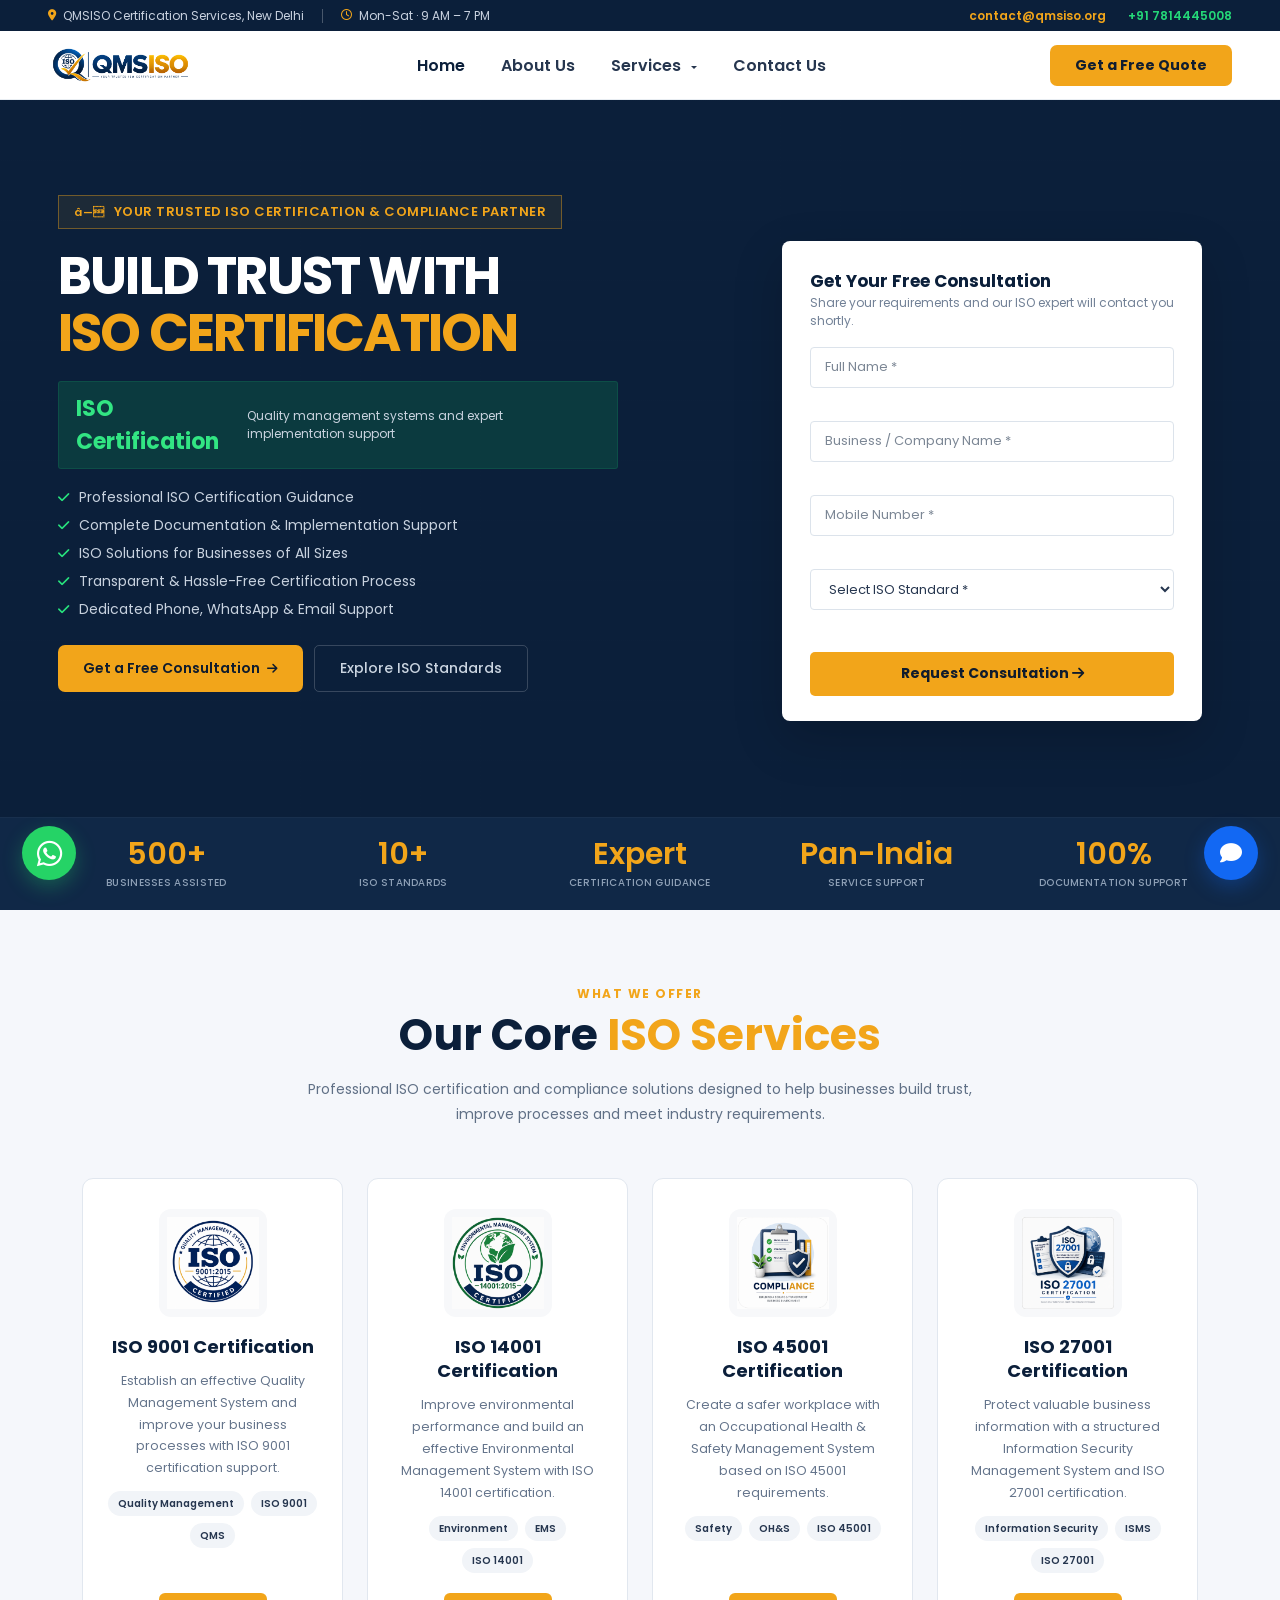
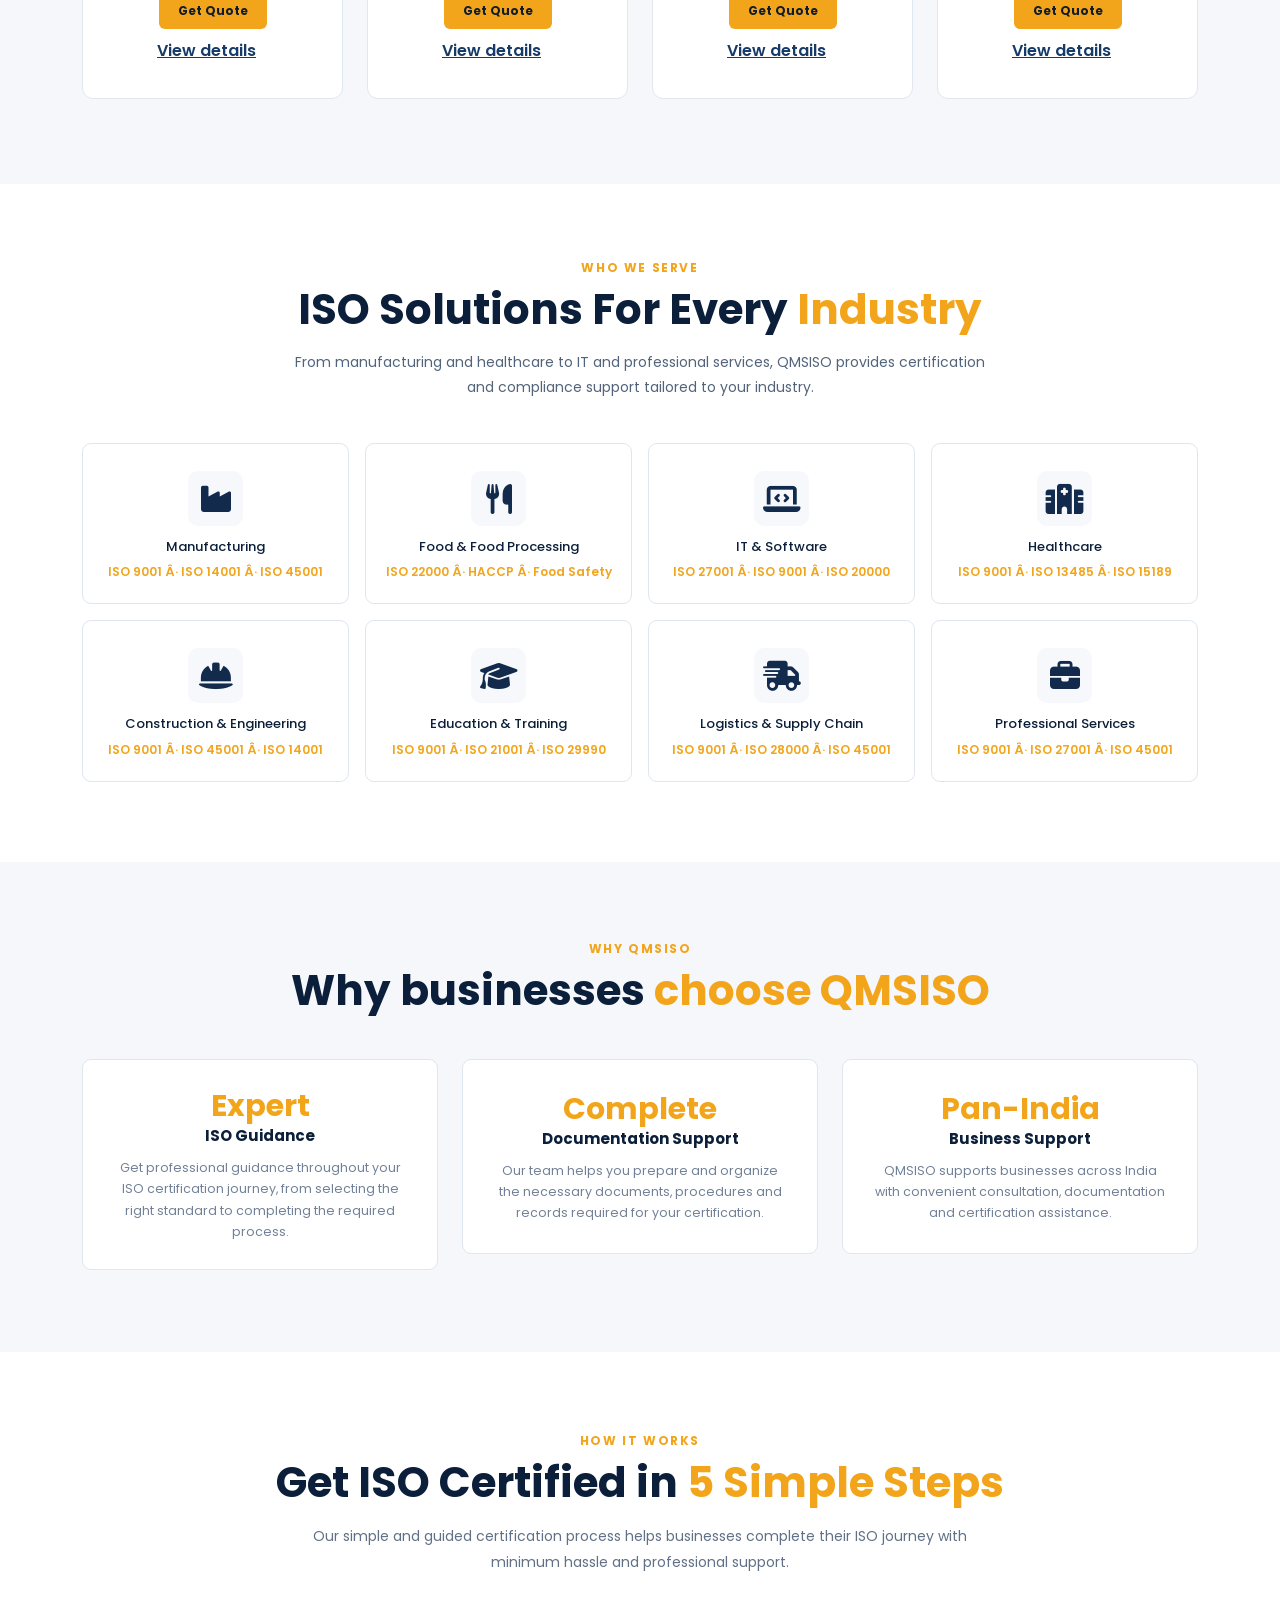
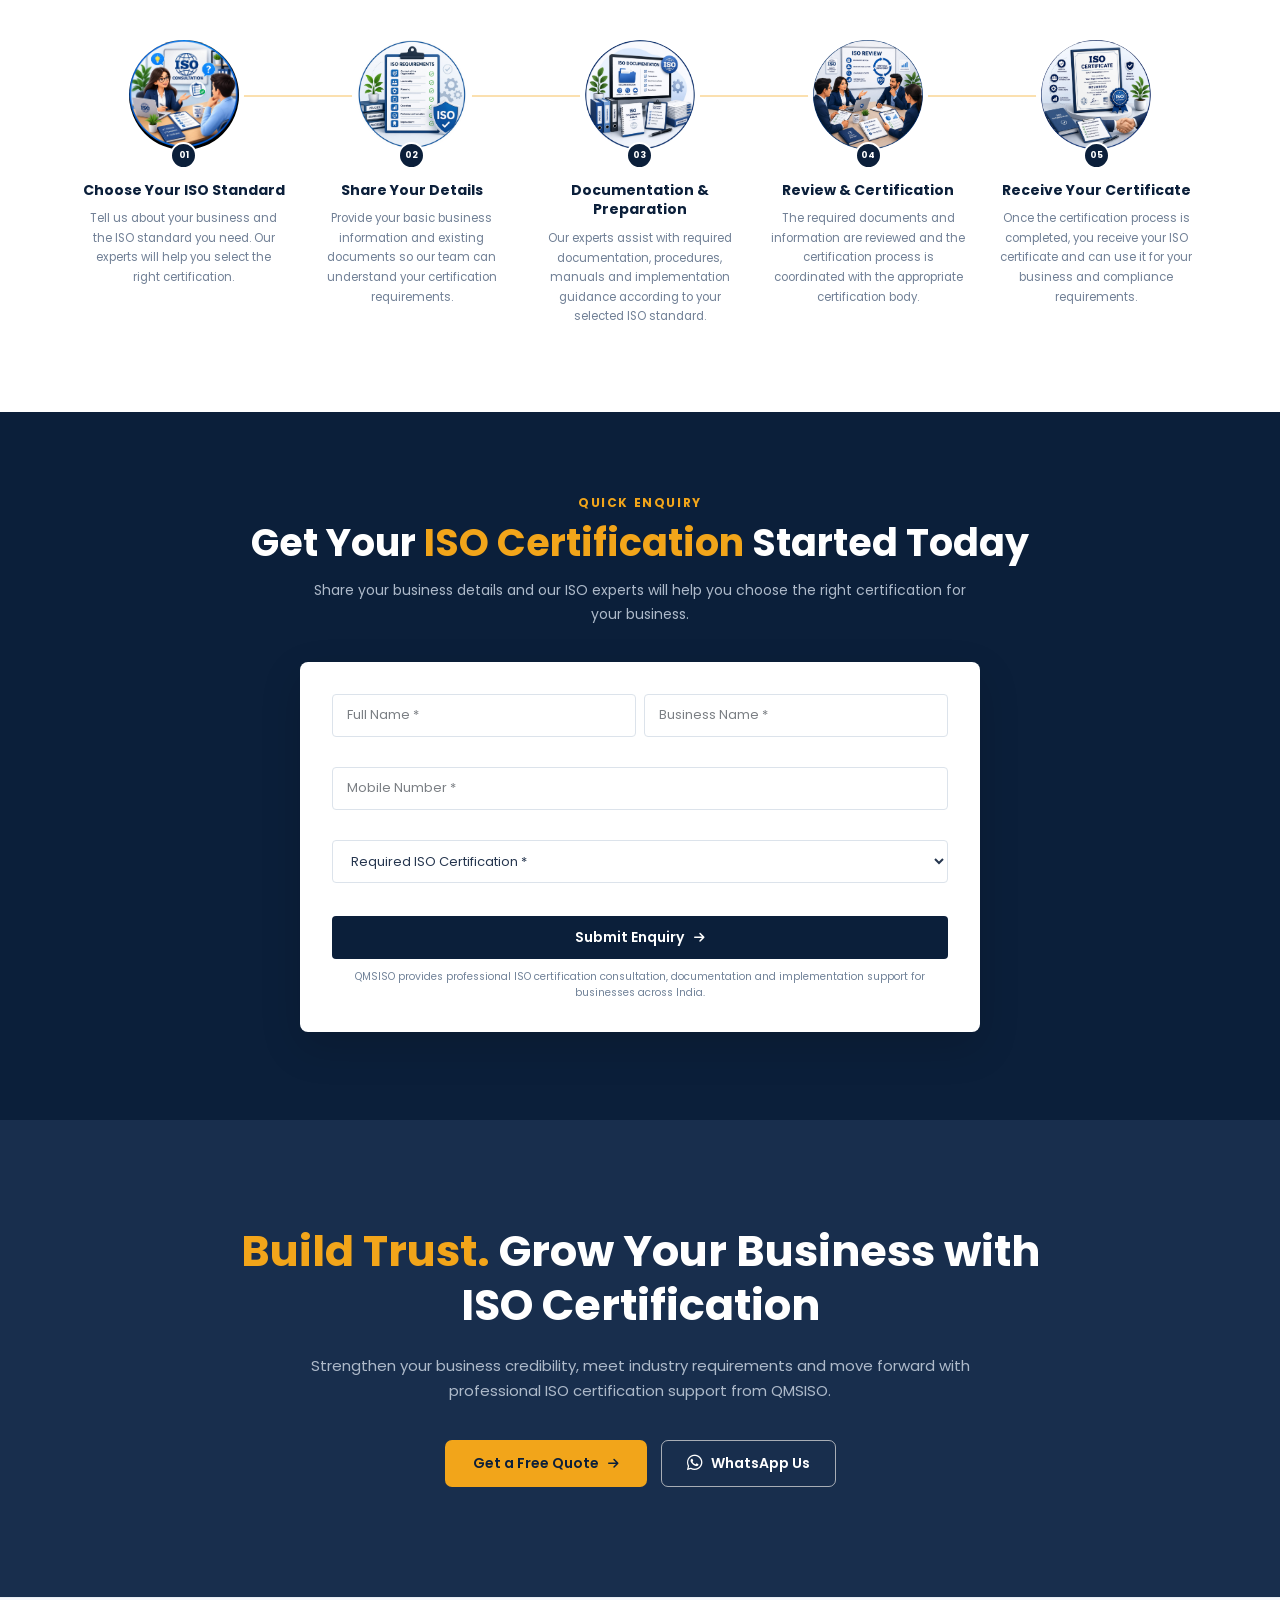
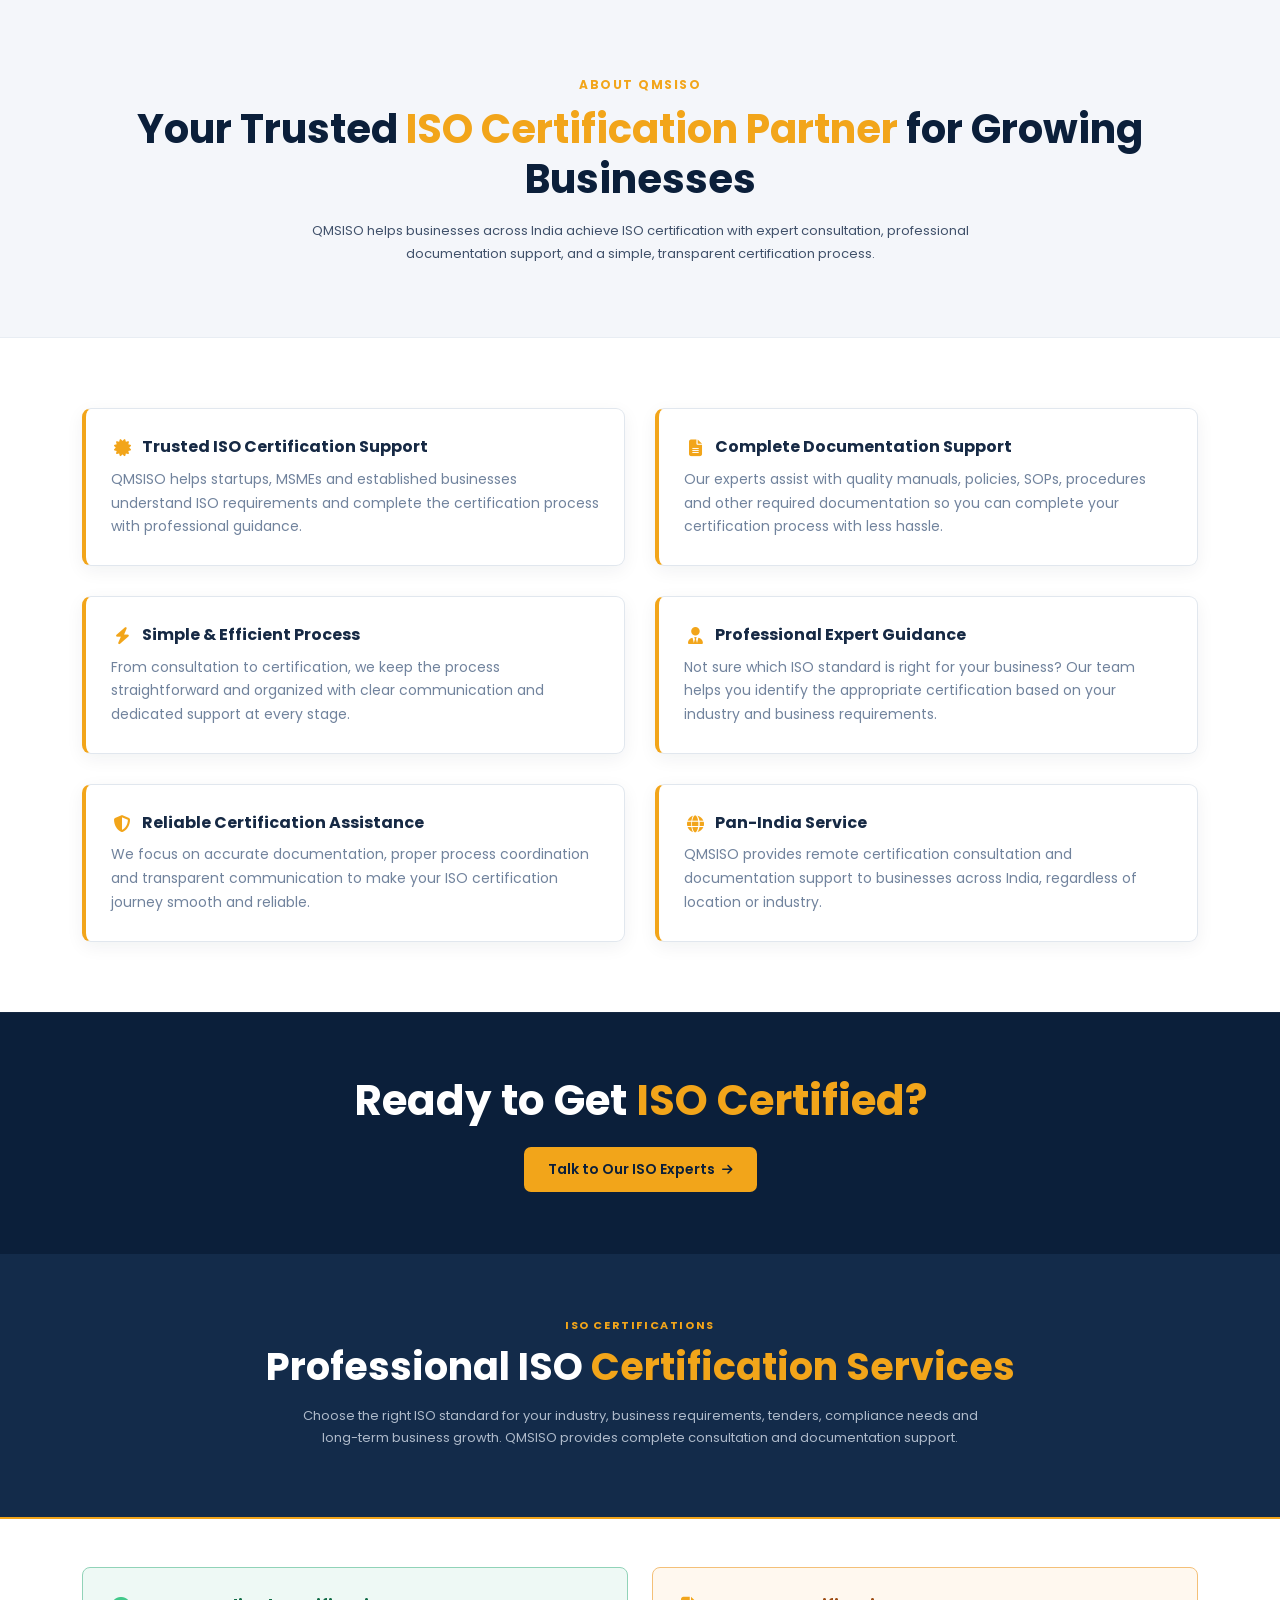
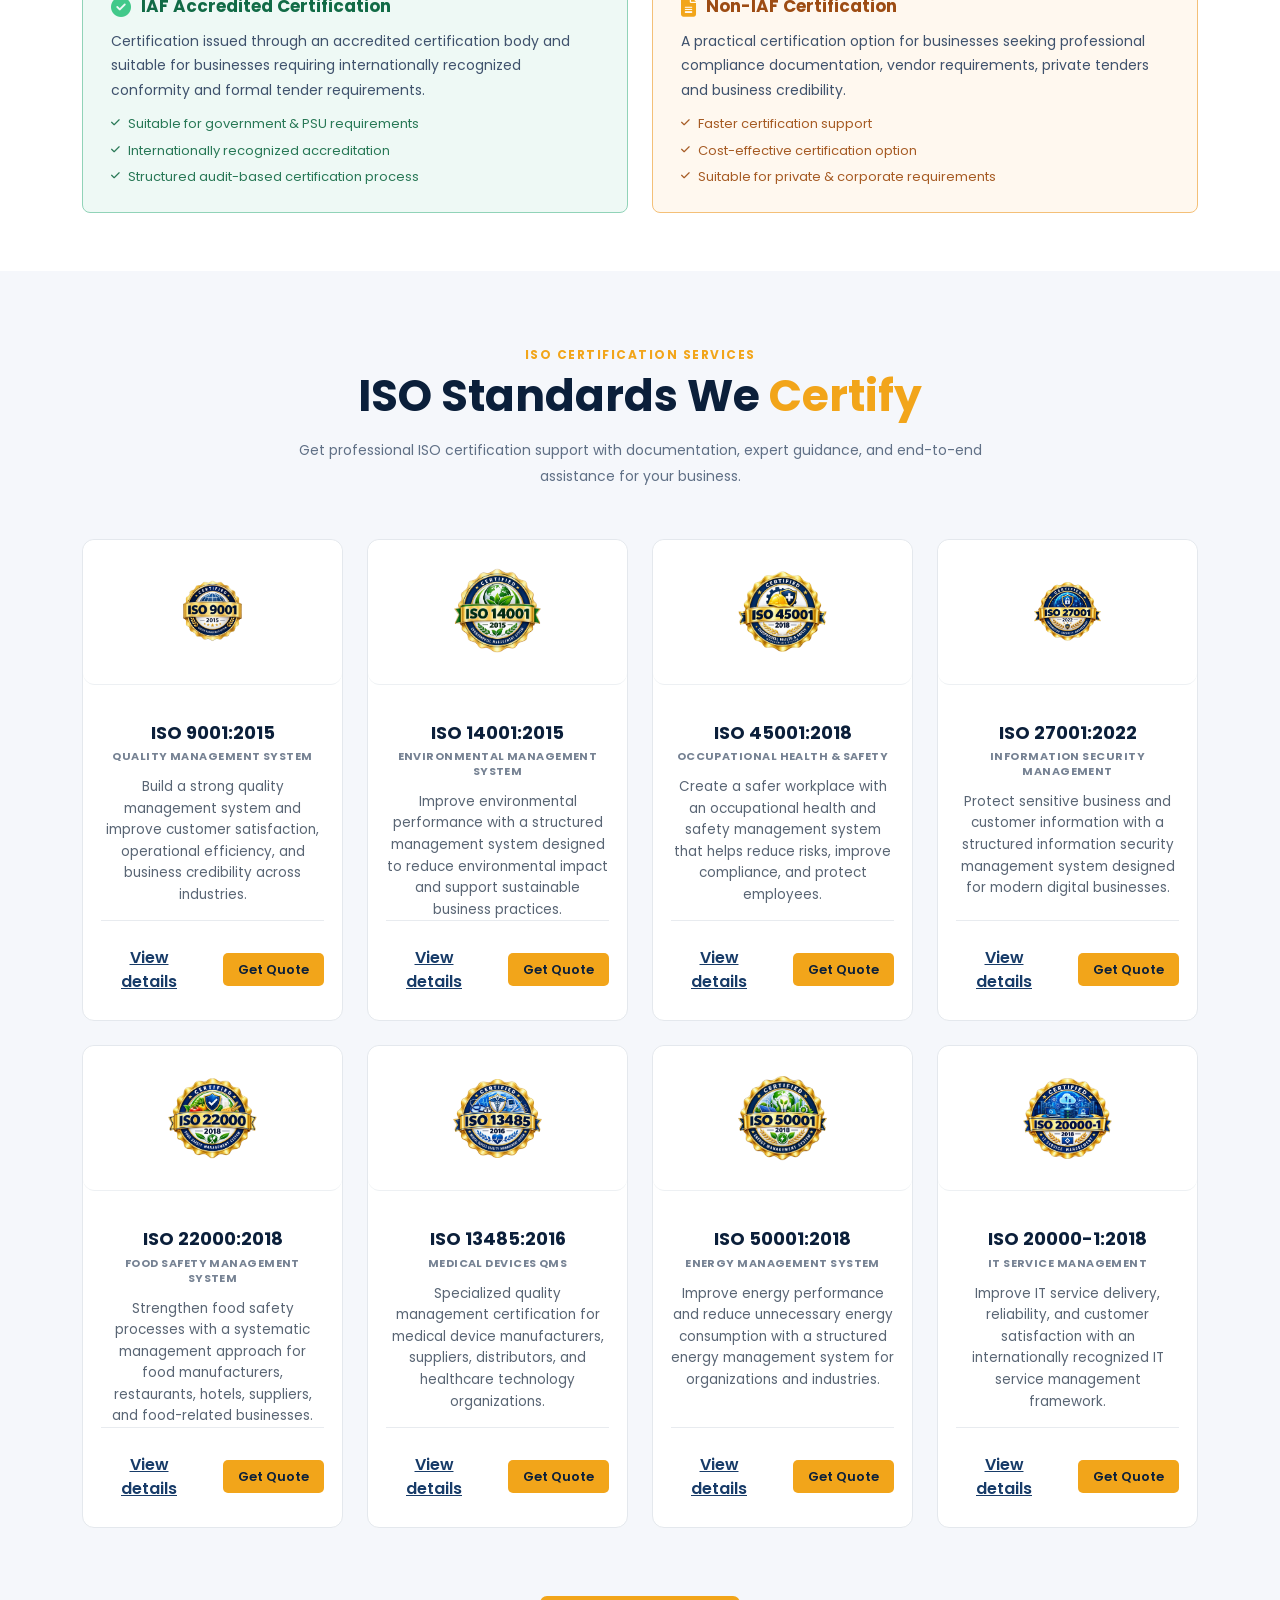
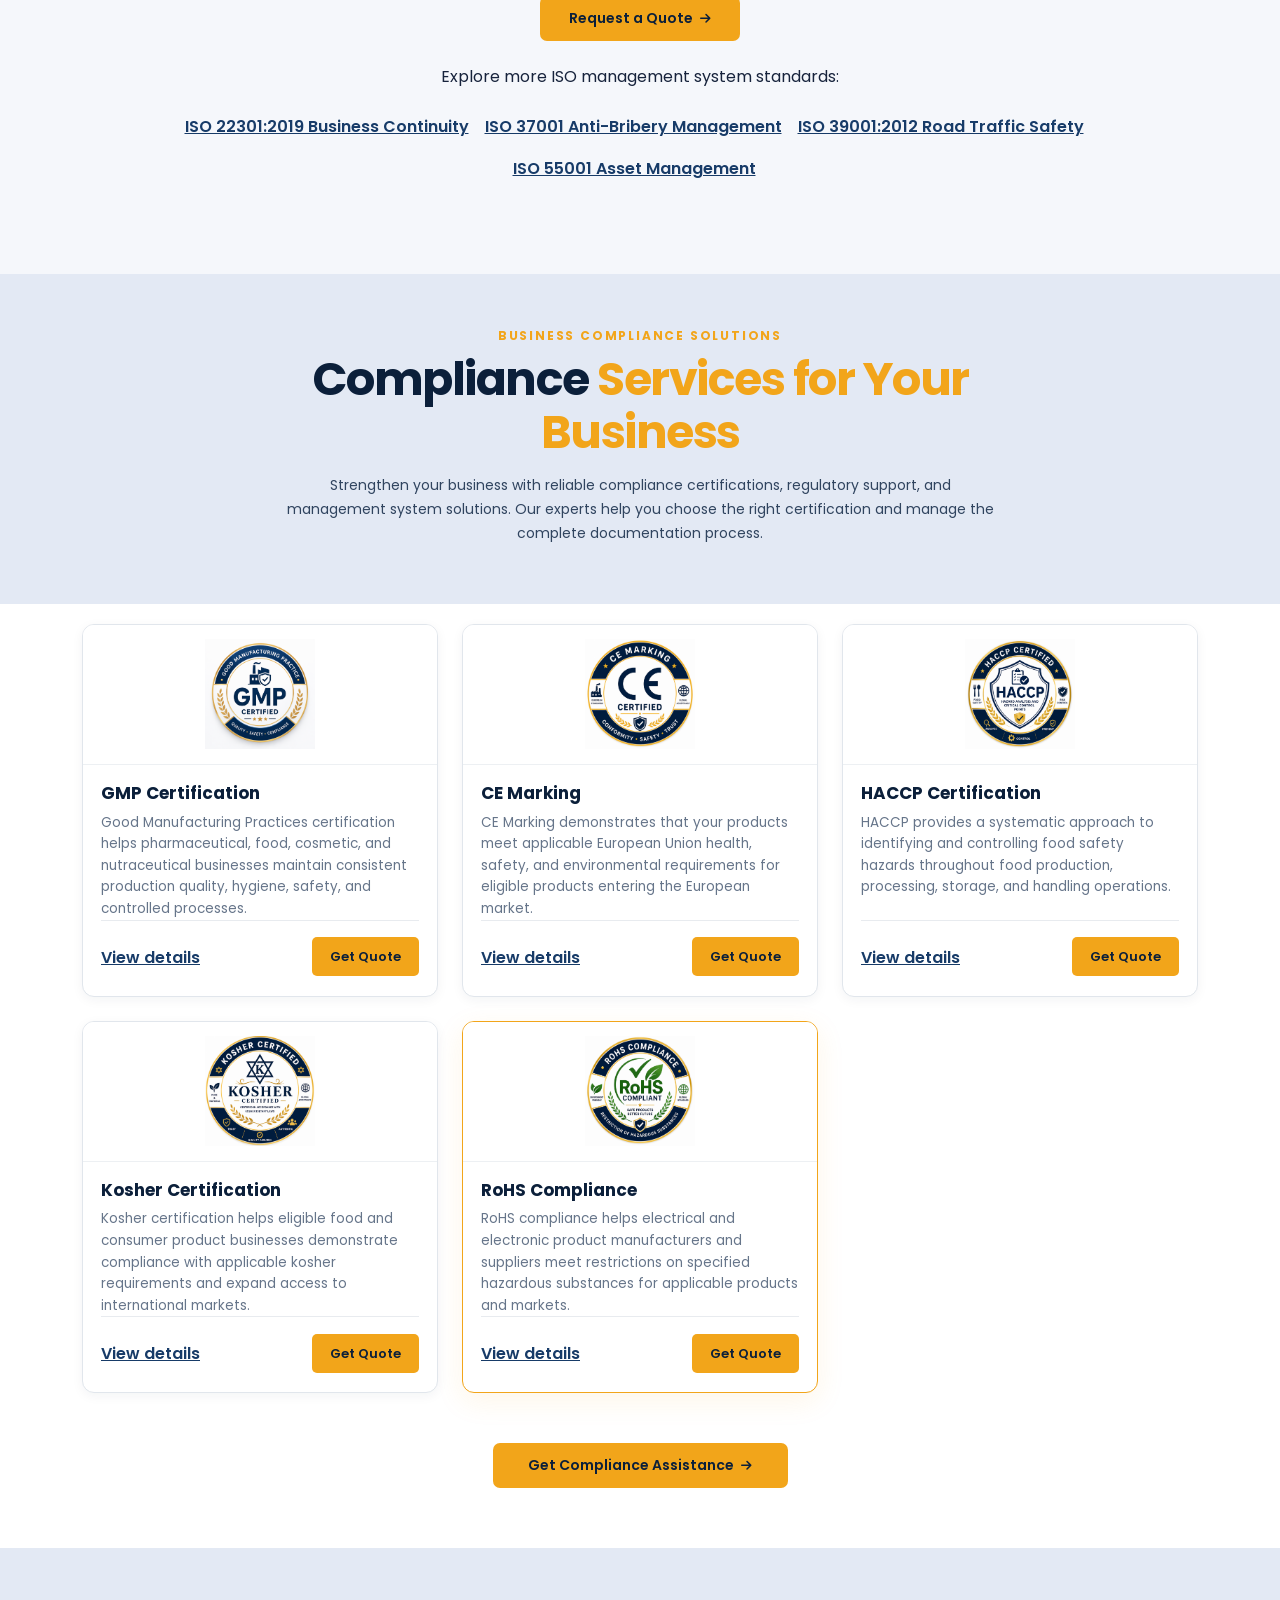
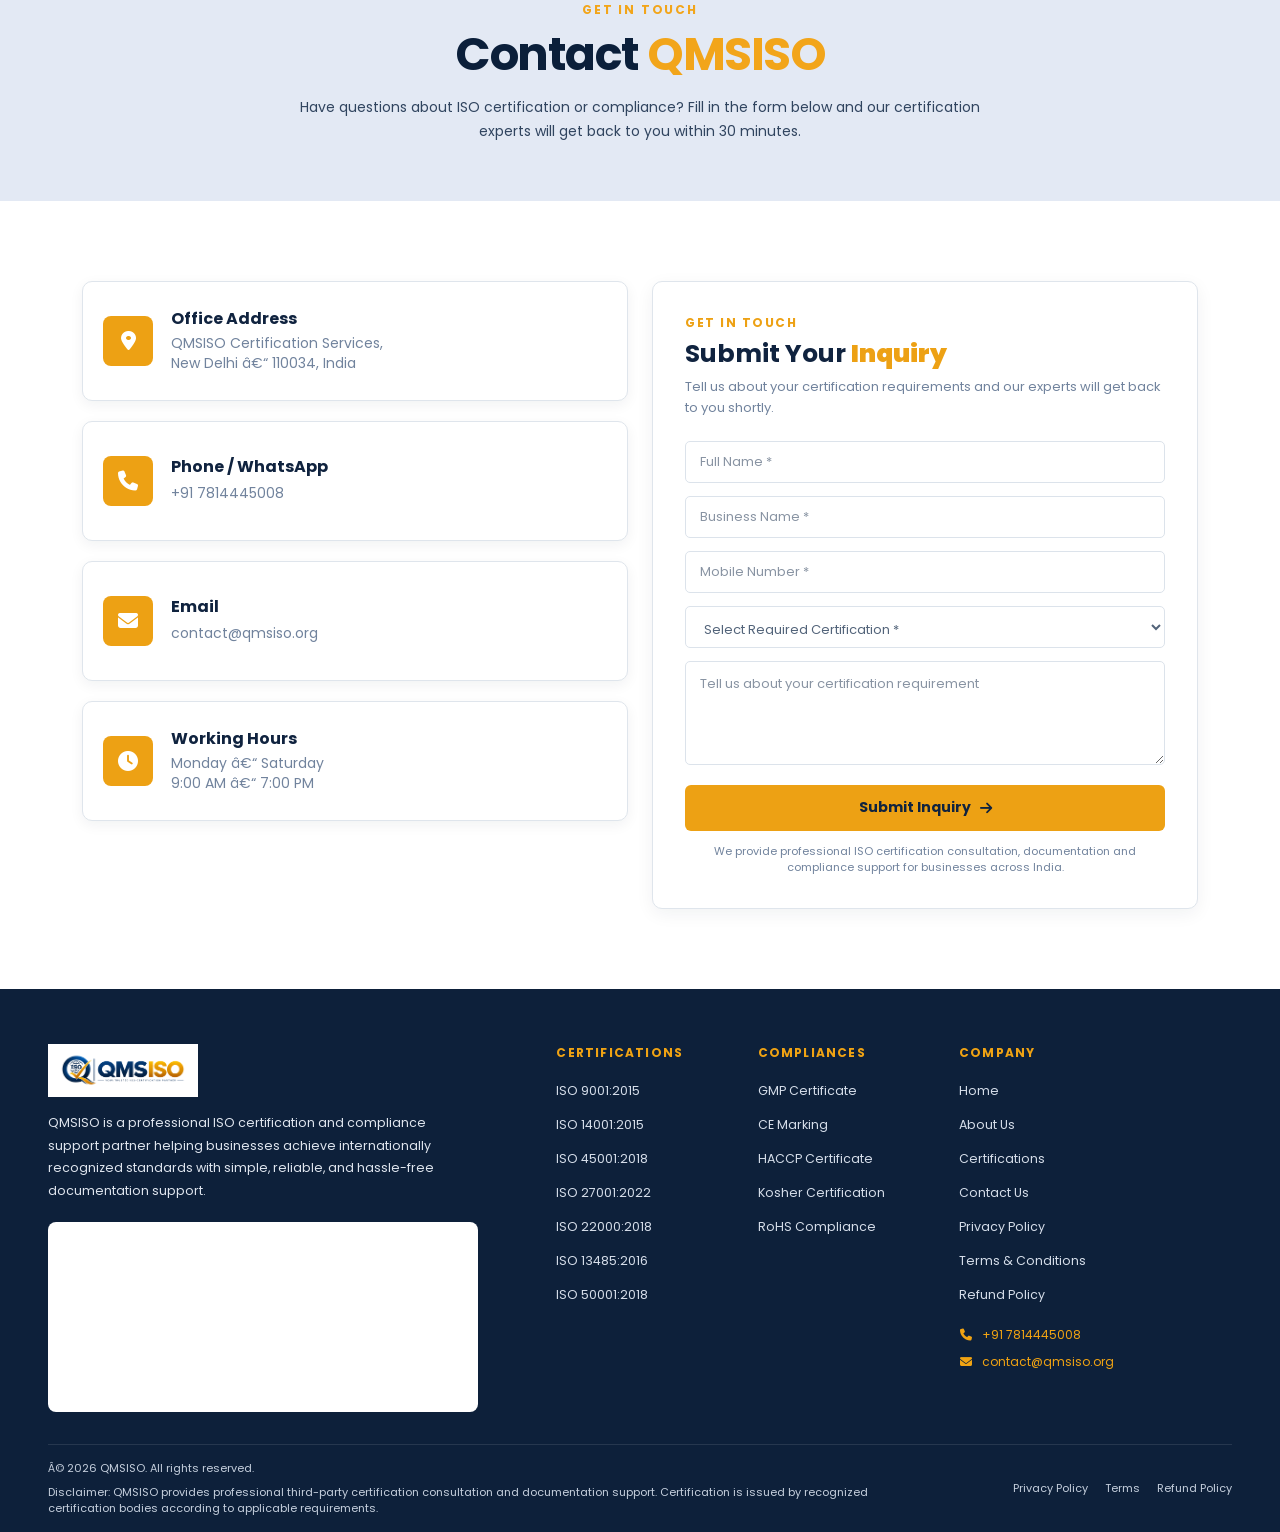
==== index.html @ 2e0c7bb6 "update" ====
﻿<!doctype html>
<html lang="en">
  <head>
    <meta charset="UTF-8" />
    <meta name="viewport" content="width=device-width, initial-scale=1.0" />

    <title>QMSISO - ISO Certification Services</title>

    <!-- Bootstrap 5 -->
    <link
      href="https://cdn.jsdelivr.net/npm/bootstrap@5.3.3/dist/css/bootstrap.min.css"
      rel="stylesheet"
    />

    <!-- Font Awesome -->
    <link
      rel="stylesheet"
      href="https://cdnjs.cloudflare.com/ajax/libs/font-awesome/6.6.0/css/all.min.css"
    />

    <!-- Google Font -->
    <link
      href="https://fonts.googleapis.com/css2?family=Poppins:wght@400;500;600;700&display=swap"
      rel="stylesheet"
    />

    <link rel="stylesheet" href="css/style.css" />
    <link rel="stylesheet" href="css/responsive.css" />
    <link rel="stylesheet" href="css/responsive2.css" />
  </head>

  <body>
    <!-- ================= TOP BAR ================= -->

    <div class="top-bar">
      <div class="container-fluid px-lg-5">
        <div class="topbar-content">
          <!-- Left -->

          <div class="top-left">
            <span>
              <i class="fa-solid fa-location-dot"></i>
              QMSISO Certification Services, New Delhi
            </span>

            <span class="top-divider"></span>

            <span>
              <i class="fa-regular fa-clock"></i>
              Mon-Sat · 9 AM – 7 PM
            </span>
          </div>

          <!-- Right -->

          <div class="top-right">
            <a href="mailto:contact@qmsiso.org"> contact@qmsiso.org </a>

            <a href="tel:+917814445008"> +91 7814445008 </a>
          </div>
        </div>
      </div>
    </div>

    <!-- ================= NAVBAR ================= -->

    <nav class="main-navbar navbar-expand-lg">
      <div class="container-fluid px-lg-5">
        <div class="navbar-inner">
          <!-- LOGO -->

          <a href="index.html#home" class="navbar-logo">
            <img src="images/logo.png" alt="QMSISO Logo" />
          </a>

          <!-- MOBILE BUTTON -->

          <button
            class="mobile-toggle"
            type="button"
            data-bs-toggle="collapse"
            data-bs-target="#mainMenu"
          >
            <i class="fa-solid fa-bars"></i>
          </button>

          <!-- MENU -->

          <div class="collapse navbar-collapse" id="mainMenu">
            <ul class="navbar-nav mx-auto">
              <li class="nav-item">
                <a class="nav-link active" href="index.html#home"> Home </a>
              </li>

              <li class="nav-item">
                <a class="nav-link" href="index.html#about"> About Us </a>
              </li>

              <!-- SERVICES -->

              <li class="nav-item dropdown">
                <a
                  class="nav-link dropdown-toggle"
                  href="#services"
                  role="button"
                  data-bs-toggle="dropdown"
                >
                  Services
                </a>

                <ul class="dropdown-menu">
                  <!-- ISO 9001 -->

                  <li>
                    <a
                      class="dropdown-item"
                      href="service_details.html?service=iso-9001"
                    >
                      ISO 9001 Certification
                    </a>
                  </li>

                  <!-- ISO 14001 -->

                  <li>
                    <a
                      class="dropdown-item"
                      href="service_details.html?service=iso-14001"
                    >
                      ISO 14001 Certification
                    </a>
                  </li>

                  <!-- ISO 45001 -->

                  <li>
                    <a
                      class="dropdown-item"
                      href="service_details.html?service=iso-45001"
                    >
                      ISO 45001 Certification
                    </a>
                  </li>

                  <!-- ISO 27001 -->

                  <li>
                    <a
                      class="dropdown-item"
                      href="service_details.html?service=iso-27001"
                    >
                      ISO 27001 Certification
                    </a>
                  </li>

                  <!-- ISO 22000 -->

                  <li>
                    <a
                      class="dropdown-item"
                      href="service_details.html?service=iso-22000"
                    >
                      ISO 22000 Certification
                    </a>
                  </li>

                  <!-- ISO 13485 -->

                  <li>
                    <a
                      class="dropdown-item"
                      href="service_details.html?service=iso-13485"
                    >
                      ISO 13485 Certification
                    </a>
                  </li>

                  <!-- ISO 50001 -->

                  <li>
                    <a
                      class="dropdown-item"
                      href="service_details.html?service=iso-50001"
                    >
                      ISO 50001 Certification
                    </a>
                  </li>

                  <!-- ISO 20000-1 -->

                  <li>
                    <a
                      class="dropdown-item"
                      href="service_details.html?service=iso-20000-1"
                    >
                      ISO 20000-1 Certification
                    </a>
                  </li>

                  <!-- ISO 37001 -->

                  <li>
                    <a
                      class="dropdown-item"
                      href="service_details.html?service=iso-37001"
                    >
                      ISO 37001 Certification
                    </a>
                  </li>

                  <!-- ISO 22301 -->

                  <li>
                    <a
                      class="dropdown-item"
                      href="service_details.html?service=iso-22301"
                    >
                      ISO 22301 Certification
                    </a>
                  </li>

                  <!-- ISO 39001 -->

                  <li>
                    <a
                      class="dropdown-item"
                      href="service_details.html?service=iso-39001"
                    >
                      ISO 39001 Certification
                    </a>
                  </li>

                  <!-- ISO 55001 -->

                  <li>
                    <a
                      class="dropdown-item"
                      href="service_details.html?service=iso-55001"
                    >
                      ISO 55001 Certification
                    </a>
                  </li>

                  <!-- GMP -->

                  <li>
                    <a
                      class="dropdown-item"
                      href="service_details.html?service=gmp"
                    >
                      GMP
                    </a>
                  </li>

                  <!-- CE MARKING -->

                  <li>
                    <a
                      class="dropdown-item"
                      href="service_details.html?service=ce-marking"
                    >
                      CE Marking
                    </a>
                  </li>

                  <!-- HACCP -->

                  <li>
                    <a
                      class="dropdown-item"
                      href="service_details.html?service=haccp"
                    >
                      HACCP
                    </a>
                  </li>

                  <!-- KOSHER -->

                  <li>
                    <a
                      class="dropdown-item"
                      href="service_details.html?service=kosher"
                    >
                      Kosher
                    </a>
                  </li>

                  <!-- ROHS -->

                  <li>
                    <a
                      class="dropdown-item"
                      href="service_details.html?service=rohs"
                    >
                      RoHS
                    </a>
                  </li>
                </ul>
              </li>

              <!-- CONTACT -->

              <li class="nav-item">
                <a class="nav-link" href="index.html#contact"> Contact Us </a>
              </li>
            </ul>

            <!-- QUOTE BUTTON -->

            <button type="button" class="quote-btn" id="openQuote">
              Get a Free Quote
            </button>
          </div>
        </div>
      </div>
    </nav>

    <!-- ================= QUOTE POPUP ================= -->

    <div class="quote-overlay" id="quoteModal">
      <div class="quote-popup">
        <!-- CLOSE -->
        <button type="button" class="popup-close" id="closeQuote">
          <i class="fa-solid fa-xmark"></i>
        </button>

        <!-- HEADING -->
        <div class="popup-heading">
          <h3>Get a Free Quote</h3>

          <p>We'll help you choose the right ISO certification.</p>
        </div>

        <!-- FORM -->
        <form id="quoteForm">
          <!-- Name -->
          <div class="form-group">
            <input type="text" name="name" placeholder="Full Name *" required />
          </div>

          <!-- Business -->
          <div class="form-group">
            <input
              type="text"
              name="business"
              placeholder="Business Name *"
              required
            />
          </div>

          <!-- Mobile -->
          <div class="form-group">
            <input
              type="tel"
              name="phone"
              placeholder="Mobile Number *"
              required
            />
          </div>

          <!-- Email -->
          <div class="form-group">
            <input
              type="email"
              name="email"
              placeholder="Email Address *"
              required
            />
          </div>

          <!-- Certificate -->
          <div class="form-group">
            <select name="certificate" required>
              <option value="">Required ISO Certificate *</option>

              <option value="ISO 9001">ISO 9001</option>

              <option value="ISO 14001">ISO 14001</option>

              <option value="ISO 45001">ISO 45001</option>

              <option value="ISO 27001">ISO 27001</option>

              <option value="ISO 22000">ISO 22000</option>

              <option value="ISO 13485">ISO 13485</option>

              <option value="Other">Other ISO Certification</option>
            </select>
          </div>

          <!-- Submit -->
          <button type="submit" class="submit-btn">
            Submit Inquiry

            <i class="fa-solid fa-arrow-right"></i>
          </button>
        </form>
      </div>
    </div>

    <!-- ================= HOME PAGE ================= -->

    <section class="qmsiso-hero" id="home">
      <div class="container-fluid px-lg-5">
        <div class="row align-items-center g-4">
          <!-- LEFT CONTENT -->
          <div class="col-lg-6">
            <div class="hero-content">
              <!-- Badge -->
              <div class="hero-badge">
                <span>â—</span>

                YOUR TRUSTED ISO CERTIFICATION & COMPLIANCE PARTNER
              </div>

              <!-- Heading -->
              <h1 class="hero-title">
                BUILD TRUST WITH

                <span> ISO CERTIFICATION </span>
              </h1>
              <div class="hero-price"><strong>ISO Certification</strong><span>Quality management systems and expert implementation support</span></div>

              <!-- Features -->
              <ul class="hero-features">
                <li>
                  <i class="fa-solid fa-check"></i>
                  Professional ISO Certification Guidance
                </li>

                <li>
                  <i class="fa-solid fa-check"></i>
                  Complete Documentation & Implementation Support
                </li>

                <li>
                  <i class="fa-solid fa-check"></i>
                  ISO Solutions for Businesses of All Sizes
                </li>

                <li>
                  <i class="fa-solid fa-check"></i>
                  Transparent & Hassle-Free Certification Process
                </li>

                <li>
                  <i class="fa-solid fa-check"></i>
                  Dedicated Phone, WhatsApp & Email Support
                </li>
              </ul>

              <!-- Buttons -->
              <div class="hero-buttons">
                <button type="button" class="hero-main-btn" id="heroQuoteBtn">
                  Get a Free Consultation

                  <i class="fa-solid fa-arrow-right"></i>
                </button>

                <a href="#services" class="hero-outline-btn">
                  Explore ISO Standards
                </a>
              </div>
            </div>
          </div>

          <!-- RIGHT FORM -->
          <div class="col-lg-6">
            <div class="hero-form-box">
              <div class="form-heading">
                <h3>Get Your Free Consultation</h3>

                <p>
                  Share your requirements and our ISO expert will contact you
                  shortly.
                </p>
              </div>

              <!-- FORM -->
              <form id="heroQuoteForm" novalidate>
                <!-- FULL NAME -->
                <div class="form-field">
                  <input
                    type="text"
                    id="fullName"
                    name="fullName"
                    placeholder="Full Name *"
                  />

                  <small class="form-error" id="fullNameError"> </small>
                </div>

                <!-- BUSINESS NAME -->
                <div class="form-field">
                  <input
                    type="text"
                    id="businessName"
                    name="businessName"
                    placeholder="Business / Company Name *"
                  />

                  <small class="form-error" id="businessNameError"> </small>
                </div>

                <!-- MOBILE -->
                <div class="form-field">
                  <input
                    type="tel"
                    id="mobileNumber"
                    name="mobileNumber"
                    maxlength="10"
                    inputmode="numeric"
                    placeholder="Mobile Number *"
                  />

                  <small class="form-error" id="mobileNumberError"> </small>
                </div>

                <!-- CERTIFICATE -->
                <div class="form-field">
                  <select id="certificate" name="certificate">
                    <option value="">Select ISO Standard *</option>

                    <option value="ISO 9001">
                      ISO 9001 â€“ Quality Management
                    </option>

                    <option value="ISO 14001">
                      ISO 14001 â€“ Environmental Management
                    </option>

                    <option value="ISO 45001">
                      ISO 45001 â€“ Occupational Health & Safety
                    </option>

                    <option value="ISO 27001">
                      ISO 27001 â€“ Information Security
                    </option>

                    <option value="ISO 22000">
                      ISO 22000 â€“ Food Safety Management
                    </option>

                    <option value="ISO 13485">
                      ISO 13485 â€“ Medical Devices
                    </option>

                    <option value="ISO 50001">
                      ISO 50001 â€“ Energy Management
                    </option>

                    <option value="Other">Other ISO Standard</option>
                  </select>

                  <small class="form-error" id="certificateError"> </small>
                </div>

                <!-- SUBMIT -->
                <button type="submit" class="form-submit-btn">
                  Request Consultation

                  <i class="fa-solid fa-arrow-right"></i>
                </button>
              </form>
            </div>
          </div>
        </div>
      </div>

      <!-- ================= BOTTOM STATS ================= -->

      <div class="hero-stats">
        <div class="container-fluid px-lg-5">
          <div class="row g-0">
            <!-- STAT 1 -->
            <div class="col-6 col-lg">
              <div class="stat-item">
                <h3>500+</h3>

                <p>BUSINESSES ASSISTED</p>
              </div>
            </div>

            <!-- STAT 2 -->
            <div class="col-6 col-lg">
              <div class="stat-item">
                <h3>10+</h3>

                <p>ISO STANDARDS</p>
              </div>
            </div>

            <!-- STAT 3 -->
            <div class="col-6 col-lg">
              <div class="stat-item">
                <h3>Expert</h3>

                <p>CERTIFICATION GUIDANCE</p>
              </div>
            </div>

            <!-- STAT 4 -->
            <div class="col-6 col-lg">
              <div class="stat-item">
                <h3>Pan-India</h3>

                <p>SERVICE SUPPORT</p>
              </div>
            </div>

            <!-- STAT 5 -->
            <div class="col-6 col-lg">
              <div class="stat-item">
                <h3>100%</h3>

                <p>DOCUMENTATION SUPPORT</p>
              </div>
            </div>
          </div>
        </div>
      </div>
    </section>

    <!-- ================= SERVICES ================= -->

    <section class="qmsiso-services" id="services">
      <div class="container">
        <!-- SECTION HEADING -->
        <div class="services-heading text-center">
          <span class="services-subtitle"> WHAT WE OFFER </span>

          <h2>
            Our Core
            <span>ISO Services</span>
          </h2>

          <p>
            Professional ISO certification and compliance solutions designed to
            help businesses build trust, improve processes and meet industry
            requirements.
          </p>
        </div>

        <!-- SERVICES GRID -->
        <div class="row g-4">
          <!-- ISO 9001 -->
          <div class="col-xl-3 col-lg-4 col-md-6">
            <div class="service-card">
              <div class="service-image">
                <img
                  src="images/iso/iso-9001.png"
                  alt="ISO 9001 Certification"
                />
              </div>

              <h3>ISO 9001 Certification</h3>

              <p>
                Establish an effective Quality Management System and improve
                your business processes with ISO 9001 certification support.
              </p>

              <div class="service-tags">
                <span>Quality Management</span>
                <span>ISO 9001</span>
                <span>QMS</span>
              </div>

              <button type="button" class="service-quote-btn">Get Quote</button>
            </div>
          </div>

          <!-- ISO 14001 -->
          <div class="col-xl-3 col-lg-4 col-md-6">
            <div class="service-card">
              <div class="service-image">
                <img
                  src="images/iso/iso-14001.png"
                  alt="ISO 14001 Certification"
                />
              </div>

              <h3>ISO 14001 Certification</h3>

              <p>
                Improve environmental performance and build an effective
                Environmental Management System with ISO 14001 certification.
              </p>

              <div class="service-tags">
                <span>Environment</span>
                <span>EMS</span>
                <span>ISO 14001</span>
              </div>

              <button type="button" class="service-quote-btn">Get Quote</button>
            </div>
          </div>

          <!-- ISO 45001 -->
          <div class="col-xl-3 col-lg-4 col-md-6">
            <div class="service-card">
              <div class="service-image">
                <img
                  src="images/iso/iso-45001.png"
                  alt="ISO 45001 Certification"
                />
              </div>

              <h3>ISO 45001 Certification</h3>

              <p>
                Create a safer workplace with an Occupational Health & Safety
                Management System based on ISO 45001 requirements.
              </p>

              <div class="service-tags">
                <span>Safety</span>
                <span>OH&S</span>
                <span>ISO 45001</span>
              </div>

              <button type="button" class="service-quote-btn">Get Quote</button>
            </div>
          </div>

          <!-- ISO 27001 -->
          <div class="col-xl-3 col-lg-4 col-md-6">
            <div class="service-card">
              <div class="service-image">
                <img
                  src="images/iso/iso-27001.png"
                  alt="ISO 27001 Certification"
                />
              </div>

              <h3>ISO 27001 Certification</h3>

              <p>
                Protect valuable business information with a structured
                Information Security Management System and ISO 27001
                certification.
              </p>

              <div class="service-tags">
                <span>Information Security</span>
                <span>ISMS</span>
                <span>ISO 27001</span>
              </div>

              <button type="button" class="service-quote-btn">Get Quote</button>
            </div>
          </div>
        </div>
      </div>
    </section>

    <!-- ================= INDUSTRIES ================= -->

    <section class="qmsiso-industries" id="industries">
      <div class="container">
        <div class="industries-heading text-center">
          <span class="industries-subtitle"> WHO WE SERVE </span>

          <h2>
            ISO Solutions For Every
            <span>Industry</span>
          </h2>

          <p>
            From manufacturing and healthcare to IT and professional services,
            QMSISO provides certification and compliance support tailored to
            your industry.
          </p>
        </div>

        <div class="row g-3">
          <div class="col-xl-3 col-lg-4 col-md-6">
            <div class="industry-card">
              <div class="industry-icon">
                <i class="fa-solid fa-industry"></i>
              </div>

              <h3>Manufacturing</h3>

              <p>ISO 9001 Â· ISO 14001 Â· ISO 45001</p>
            </div>
          </div>

          <div class="col-xl-3 col-lg-4 col-md-6">
            <div class="industry-card">
              <div class="industry-icon">
                <i class="fa-solid fa-utensils"></i>
              </div>

              <h3>Food & Food Processing</h3>

              <p>ISO 22000 Â· HACCP Â· Food Safety</p>
            </div>
          </div>

          <div class="col-xl-3 col-lg-4 col-md-6">
            <div class="industry-card">
              <div class="industry-icon">
                <i class="fa-solid fa-laptop-code"></i>
              </div>

              <h3>IT & Software</h3>

              <p>ISO 27001 Â· ISO 9001 Â· ISO 20000</p>
            </div>
          </div>

          <div class="col-xl-3 col-lg-4 col-md-6">
            <div class="industry-card">
              <div class="industry-icon">
                <i class="fa-solid fa-hospital"></i>
              </div>

              <h3>Healthcare</h3>

              <p>ISO 9001 Â· ISO 13485 Â· ISO 15189</p>
            </div>
          </div>

          <div class="col-xl-3 col-lg-4 col-md-6">
            <div class="industry-card">
              <div class="industry-icon">
                <i class="fa-solid fa-helmet-safety"></i>
              </div>

              <h3>Construction & Engineering</h3>

              <p>ISO 9001 Â· ISO 45001 Â· ISO 14001</p>
            </div>
          </div>

          <div class="col-xl-3 col-lg-4 col-md-6">
            <div class="industry-card">
              <div class="industry-icon">
                <i class="fa-solid fa-graduation-cap"></i>
              </div>

              <h3>Education & Training</h3>

              <p>ISO 9001 Â· ISO 21001 Â· ISO 29990</p>
            </div>
          </div>

          <div class="col-xl-3 col-lg-4 col-md-6">
            <div class="industry-card">
              <div class="industry-icon">
                <i class="fa-solid fa-truck-fast"></i>
              </div>

              <h3>Logistics & Supply Chain</h3>

              <p>ISO 9001 Â· ISO 28000 Â· ISO 45001</p>
            </div>
          </div>

          <div class="col-xl-3 col-lg-4 col-md-6">
            <div class="industry-card">
              <div class="industry-icon">
                <i class="fa-solid fa-briefcase"></i>
              </div>

              <h3>Professional Services</h3>

              <p>ISO 9001 Â· ISO 27001 Â· ISO 45001</p>
            </div>
          </div>
        </div>
      </div>
    </section>

    <!-- ================= WHY QMSISO ================= -->

    <section class="qmsiso-trust" id="why-qmsiso">
      <div class="container">
        <div class="trust-heading text-center">
          <span class="trust-subtitle"> WHY QMSISO </span>

          <h2>
            Why businesses
            <span>choose QMSISO</span>
          </h2>
        </div>

        <div class="row g-4">
          <div class="col-lg-4 col-md-6">
            <div class="trust-card">
              <h3>Expert</h3>

              <h4>ISO Guidance</h4>

              <p>
                Get professional guidance throughout your ISO certification
                journey, from selecting the right standard to completing the
                required process.
              </p>
            </div>
          </div>

          <div class="col-lg-4 col-md-6">
            <div class="trust-card">
              <h3>Complete</h3>

              <h4>Documentation Support</h4>

              <p>
                Our team helps you prepare and organize the necessary documents,
                procedures and records required for your certification.
              </p>
            </div>
          </div>

          <div class="col-lg-4 col-md-6">
            <div class="trust-card">
              <h3>Pan-India</h3>

              <h4>Business Support</h4>

              <p>
                QMSISO supports businesses across India with convenient
                consultation, documentation and certification assistance.
              </p>
            </div>
          </div>
        </div>
      </div>
    </section>

    <!-- ================= PROCESS ================= -->

    <section class="qmsiso-process" id="process">
      <div class="container">
        <div class="process-heading text-center">
          <span class="process-subtitle"> HOW IT WORKS </span>

          <h2>
            Get ISO Certified in
            <span>5 Simple Steps</span>
          </h2>

          <p>
            Our simple and guided certification process helps businesses
            complete their ISO journey with minimum hassle and professional
            support.
          </p>
        </div>

        <div class="process-wrapper">
          <!-- STEP 1 -->
          <div class="process-step">
            <div class="process-image">
              <img
                src="images/iso/iso-consultation.jpeg"
                alt="ISO Consultation"
              />
            </div>

            <div class="process-number">01</div>

            <h3>Choose Your ISO Standard</h3>

            <p>
              Tell us about your business and the ISO standard you need. Our
              experts will help you select the right certification.
            </p>
          </div>

          <!-- STEP 2 -->
          <div class="process-step">
            <div class="process-image">
              <img
                src="images/iso/iso-requirements.jpeg"
                alt="ISO Requirements"
              />
            </div>

            <div class="process-number">02</div>

            <h3>Share Your Details</h3>

            <p>
              Provide your basic business information and existing documents so
              our team can understand your certification requirements.
            </p>
          </div>

          <!-- STEP 3 -->
          <div class="process-step">
            <div class="process-image">
              <img
                src="images/iso/iso-documentation.jpeg"
                alt="ISO Documentation"
              />
            </div>

            <div class="process-number">03</div>

            <h3>Documentation & Preparation</h3>

            <p>
              Our experts assist with required documentation, procedures,
              manuals and implementation guidance according to your selected ISO
              standard.
            </p>
          </div>

          <!-- STEP 4 -->
          <div class="process-step">
            <div class="process-image">
              <img src="images/iso/iso-review.jpeg" alt="ISO Review" />
            </div>

            <div class="process-number">04</div>

            <h3>Review & Certification</h3>

            <p>
              The required documents and information are reviewed and the
              certification process is coordinated with the appropriate
              certification body.
            </p>
          </div>

          <!-- STEP 5 -->
          <div class="process-step">
            <div class="process-image">
              <img
                src="images/iso/iso-certificate.jpeg"
                alt="ISO Certificate"
              />
            </div>

            <div class="process-number">05</div>

            <h3>Receive Your Certificate</h3>

            <p>
              Once the certification process is completed, you receive your ISO
              certificate and can use it for your business and compliance
              requirements.
            </p>
          </div>
        </div>
      </div>
    </section>

    <!-- ================= QUICK ENQUIRY ================= -->

    <section class="qmsiso-enquiry" id="quick-enquiry">
      <div class="container">
        <div class="enquiry-heading text-center">
          <span class="enquiry-subtitle"> QUICK ENQUIRY </span>

          <h2>
            Get Your
            <span>ISO Certification</span>
            Started Today
          </h2>

          <p>
            Share your business details and our ISO experts will help you choose
            the right certification for your business.
          </p>
        </div>

        <div class="enquiry-form-box">
          <form id="quickEnquiryForm" novalidate>
            <div class="row g-2">
              <!-- NAME -->
              <div class="col-md-6">
                <div class="enquiry-field">
                  <input
                    type="text"
                    id="quickFullName"
                    name="quickFullName"
                    placeholder="Full Name *"
                  />

                  <small class="form-error" id="quickFullNameError"> </small>
                </div>
              </div>

              <!-- BUSINESS NAME -->
              <div class="col-md-6">
                <div class="enquiry-field">
                  <input
                    type="text"
                    id="quickBusinessName"
                    name="quickBusinessName"
                    placeholder="Business Name *"
                  />

                  <small class="form-error" id="quickBusinessNameError">
                  </small>
                </div>
              </div>

              <!-- MOBILE -->
              <div class="col-12">
                <div class="enquiry-field">
                  <input
                    type="tel"
                    id="quickMobileNumber"
                    name="quickMobileNumber"
                    maxlength="10"
                    inputmode="numeric"
                    placeholder="Mobile Number *"
                  />

                  <small class="form-error" id="quickMobileNumberError">
                  </small>
                </div>
              </div>

              <!-- CERTIFICATE -->
              <div class="col-12">
                <div class="enquiry-field">
                  <select id="quickCertificate" name="quickCertificate">
                    <option value="">Required ISO Certification *</option>

                    <option value="ISO 9001">
                      ISO 9001 - Quality Management
                    </option>

                    <option value="ISO 14001">
                      ISO 14001 - Environmental Management
                    </option>

                    <option value="ISO 45001">
                      ISO 45001 - Occupational Health & Safety
                    </option>

                    <option value="ISO 27001">
                      ISO 27001 - Information Security
                    </option>

                    <option value="ISO 22000">ISO 22000 - Food Safety</option>

                    <option value="ISO 13485">
                      ISO 13485 - Medical Devices
                    </option>

                    <option value="ISO 50001">
                      ISO 50001 - Energy Management
                    </option>

                    <option value="Other">Other ISO Certification</option>
                  </select>

                  <small class="form-error" id="quickCertificateError"> </small>
                </div>
              </div>

              <!-- SUBMIT -->
              <div class="col-12">
                <button type="submit" class="enquiry-submit-btn">
                  Submit Enquiry

                  <i class="fa-solid fa-arrow-right"></i>
                </button>
              </div>
            </div>

            <!-- NOTE -->
            <p class="enquiry-note">
              QMSISO provides professional ISO certification consultation,
              documentation and implementation support for businesses across
              India.
            </p>
          </form>
        </div>
      </div>
    </section>

    <!-- ================= FINAL CTA ================= -->

    <section class="qmsiso-final-cta" id="final-cta">
      <div class="container">
        <div class="final-cta-content">
          <h2>
            <span>Build Trust.</span>

            Grow Your Business with

            <br class="desktop-break" />

            ISO Certification
          </h2>

          <p>
            Strengthen your business credibility, meet industry requirements and
            move forward with professional ISO certification support from
            QMSISO.
          </p>

          <div class="final-cta-buttons">
            <!-- GET QUOTE -->
            <button type="button" class="final-quote-btn" id="finalQuoteBtn">
              Get a Free Quote

              <i class="fa-solid fa-arrow-right"></i>
            </button>

            <!-- WHATSAPP -->
            <a
              href="https://wa.me/917814445008"
              class="final-whatsapp-btn"
              target="_blank"
            >
              <i class="fa-brands fa-whatsapp"></i>

              WhatsApp Us
            </a>
          </div>
        </div>
      </div>
    </section>

    <!-- ================= ABOUT PAGE ================= -->

    <section class="qmsiso-about-intro" id="about">
      <div class="container">
        <div class="about-intro-content text-center">
          <span class="about-intro-subtitle"> ABOUT QMSISO </span>

          <h2>
            Your Trusted
            <span>ISO Certification Partner</span>
            for Growing Businesses
          </h2>

          <p>
            QMSISO helps businesses across India achieve ISO certification with
            expert consultation, professional documentation support, and a
            simple, transparent certification process.
          </p>
        </div>
      </div>
    </section>

    <!-- ================= ABOUT FEATURES ================= -->

    <!-- FIXED: changed duplicate id="why-qmsiso" to id="about-features" -->
    <section class="qmsiso-features" id="about-features">
      <div class="container">
        <div class="qmsiso-features-grid">
          <!-- CARD 1 -->
          <div class="qmsiso-feature-card">
            <h3>
              <i class="fa-solid fa-certificate"></i>

              Trusted ISO Certification Support
            </h3>

            <p>
              QMSISO helps startups, MSMEs and established businesses understand
              ISO requirements and complete the certification process with
              professional guidance.
            </p>
          </div>

          <!-- CARD 2 -->
          <div class="qmsiso-feature-card">
            <h3>
              <i class="fa-solid fa-file-lines"></i>

              Complete Documentation Support
            </h3>

            <p>
              Our experts assist with quality manuals, policies, SOPs,
              procedures and other required documentation so you can complete
              your certification process with less hassle.
            </p>
          </div>

          <!-- CARD 3 -->
          <div class="qmsiso-feature-card">
            <h3>
              <i class="fa-solid fa-bolt"></i>

              Simple & Efficient Process
            </h3>

            <p>
              From consultation to certification, we keep the process
              straightforward and organized with clear communication and
              dedicated support at every stage.
            </p>
          </div>

          <!-- CARD 4 -->
          <div class="qmsiso-feature-card">
            <h3>
              <i class="fa-solid fa-user-tie"></i>

              Professional Expert Guidance
            </h3>

            <p>
              Not sure which ISO standard is right for your business? Our team
              helps you identify the appropriate certification based on your
              industry and business requirements.
            </p>
          </div>

          <!-- CARD 5 -->
          <div class="qmsiso-feature-card">
            <h3>
              <i class="fa-solid fa-shield-halved"></i>

              Reliable Certification Assistance
            </h3>

            <p>
              We focus on accurate documentation, proper process coordination
              and transparent communication to make your ISO certification
              journey smooth and reliable.
            </p>
          </div>

          <!-- CARD 6 -->
          <div class="qmsiso-feature-card">
            <h3>
              <i class="fa-solid fa-globe"></i>

              Pan-India Service
            </h3>

            <p>
              QMSISO provides remote certification consultation and
              documentation support to businesses across India, regardless of
              location or industry.
            </p>
          </div>
        </div>
      </div>
    </section>

    <!-- ================= QMSISO CTA BANNER ================= -->

    <section class="qmsiso-cert-cta">
      <div class="container">
        <div class="qmsiso-cert-cta-content">
          <h2>
            Ready to Get
            <span>ISO Certified?</span>
          </h2>

          <button type="button" class="qmsiso-cert-cta-btn" id="finalQuoteBtn2">
            Talk to Our ISO Experts

            <i class="fa-solid fa-arrow-right"></i>
          </button>
        </div>
      </div>
    </section>

    <!-- ================= ISO CERTIFICATION INTRO ================= -->

    <section class="qmsiso-cert-intro" id="certifications">
      <div class="container">
        <div class="qmsiso-cert-intro-content text-center">
          <span class="qmsiso-cert-subtitle"> ISO CERTIFICATIONS </span>

          <h2>
            Professional ISO
            <span>Certification Services</span>
          </h2>

          <p>
            Choose the right ISO standard for your industry, business
            requirements, tenders, compliance needs and long-term business
            growth. QMSISO provides complete consultation and documentation
            support.
          </p>
        </div>
      </div>
    </section>

    <!-- ================= QMSISO CERTIFICATION TYPES ================= -->

    <section class="qmsiso-cert-types" id="certification-types">
      <div class="container">
        <div class="row g-4">
          <!-- IAF CARD -->
          <div class="col-lg-6">
            <div class="cert-type-card iaf-card">
              <h3>
                <i class="fa-solid fa-circle-check"></i>

                IAF Accredited Certification
              </h3>

              <p>
                Certification issued through an accredited certification body
                and suitable for businesses requiring internationally recognized
                conformity and formal tender requirements.
              </p>

              <ul>
                <li>
                  <i class="fa-solid fa-check"></i>
                  Suitable for government & PSU requirements
                </li>

                <li>
                  <i class="fa-solid fa-check"></i>
                  Internationally recognized accreditation
                </li>

                <li>
                  <i class="fa-solid fa-check"></i>
                  Structured audit-based certification process
                </li>
              </ul>
            </div>
          </div>

          <!-- NON IAF CARD -->
          <div class="col-lg-6">
            <div class="cert-type-card non-iaf-card">
              <h3>
                <i class="fa-solid fa-file-lines"></i>

                Non-IAF Certification
              </h3>

              <p>
                A practical certification option for businesses seeking
                professional compliance documentation, vendor requirements,
                private tenders and business credibility.
              </p>

              <ul>
                <li>
                  <i class="fa-solid fa-check"></i>
                  Faster certification support
                </li>

                <li>
                  <i class="fa-solid fa-check"></i>
                  Cost-effective certification option
                </li>

                <li>
                  <i class="fa-solid fa-check"></i>
                  Suitable for private & corporate requirements
                </li>
              </ul>
            </div>
          </div>
        </div>
      </div>
    </section>

    <!-- ================= ISO STANDARDS ================= -->

    <!-- FIXED: duplicate certifications ID changed -->
    <section class="qmsiso-services" id="certification-standards">
      <div class="container">
        <!-- SECTION HEADING -->
        <div class="services-heading text-center">
          <span class="services-subtitle"> ISO CERTIFICATION SERVICES </span>

          <h2>
            ISO Standards We
            <span>Certify</span>
          </h2>

          <p>
            Get professional ISO certification support with documentation,
            expert guidance, and end-to-end assistance for your business.
          </p>
        </div>

        <!-- ISO CARDS -->
        <div class="row g-4">
          <!-- ISO 9001 -->
          <div class="col-xl-3 col-lg-4 col-md-6">
            <div class="service-card iso-standard-card">
              <div class="service-image">
                <img
                  src="images/iso/iso-9001-2015.png"
                  alt="ISO 9001:2015 Quality Management Certification"
                />
              </div>

              <h3>ISO 9001:2015</h3>

              <span class="iso-card-type"> QUALITY MANAGEMENT SYSTEM </span>

              <p>
                Build a strong quality management system and improve customer
                satisfaction, operational efficiency, and business credibility
                across industries.
              </p>

              <div class="iso-card-bottom">
                

                <button
                  type="button"
                  class="iso-quote-btn"
                  data-certificate="ISO 9001:2015"
                >
                  Get Quote
                </button>
              </div>
            </div>
          </div>

          <!-- ISO 14001 -->
          <div class="col-xl-3 col-lg-4 col-md-6">
            <div class="service-card iso-standard-card">
              <div class="service-image">
                <img
                  src="images/iso/iso-14001-2015.png"
                  alt="ISO 14001:2015 Environmental Management Certification"
                />
              </div>

              <h3>ISO 14001:2015</h3>

              <span class="iso-card-type">
                ENVIRONMENTAL MANAGEMENT SYSTEM
              </span>

              <p>
                Improve environmental performance with a structured management
                system designed to reduce environmental impact and support
                sustainable business practices.
              </p>

              <div class="iso-card-bottom">
                

                <button
                  type="button"
                  class="iso-quote-btn"
                  data-certificate="ISO 14001:2015"
                >
                  Get Quote
                </button>
              </div>
            </div>
          </div>

          <!-- ISO 45001 -->
          <div class="col-xl-3 col-lg-4 col-md-6">
            <div class="service-card iso-standard-card">
              <div class="service-image">
                <img
                  src="images/iso/iso-45001-2018.png"
                  alt="ISO 45001:2018 Occupational Health and Safety Certification"
                />
              </div>

              <h3>ISO 45001:2018</h3>

              <span class="iso-card-type">
                OCCUPATIONAL HEALTH &amp; SAFETY
              </span>

              <p>
                Create a safer workplace with an occupational health and safety
                management system that helps reduce risks, improve compliance,
                and protect employees.
              </p>

              <div class="iso-card-bottom">
                

                <button
                  type="button"
                  class="iso-quote-btn"
                  data-certificate="ISO 45001:2018"
                >
                  Get Quote
                </button>
              </div>
            </div>
          </div>

          <!-- ISO 27001 -->
          <div class="col-xl-3 col-lg-4 col-md-6">
            <div class="service-card iso-standard-card">
              <div class="service-image">
                <img
                  src="images/iso/iso-27001-2022.png"
                  alt="ISO 27001:2022 Information Security Certification"
                />
              </div>

              <h3>ISO 27001:2022</h3>

              <span class="iso-card-type">
                INFORMATION SECURITY MANAGEMENT
              </span>

              <p>
                Protect sensitive business and customer information with a
                structured information security management system designed for
                modern digital businesses.
              </p>

              <div class="iso-card-bottom">
                

                <button
                  type="button"
                  class="iso-quote-btn"
                  data-certificate="ISO 27001:2022"
                >
                  Get Quote
                </button>
              </div>
            </div>
          </div>

          <!-- ISO 22000 -->
          <div class="col-xl-3 col-lg-4 col-md-6">
            <div class="service-card iso-standard-card">
              <div class="service-image">
                <img
                  src="images/iso/iso-22000-2018.png"
                  alt="ISO 22000:2018 Food Safety Management Certification"
                />
              </div>

              <h3>ISO 22000:2018</h3>

              <span class="iso-card-type"> FOOD SAFETY MANAGEMENT SYSTEM </span>

              <p>
                Strengthen food safety processes with a systematic management
                approach for food manufacturers, restaurants, hotels, suppliers,
                and food-related businesses.
              </p>

              <div class="iso-card-bottom">
                

                <button
                  type="button"
                  class="iso-quote-btn"
                  data-certificate="ISO 22000:2018"
                >
                  Get Quote
                </button>
              </div>
            </div>
          </div>

          <!-- ISO 13485 -->
          <div class="col-xl-3 col-lg-4 col-md-6">
            <div class="service-card iso-standard-card">
              <div class="service-image">
                <img
                  src="images/iso/iso-13485-2016.png"
                  alt="ISO 13485:2016 Medical Devices Quality Management Certification"
                />
              </div>

              <h3>ISO 13485:2016</h3>

              <span class="iso-card-type"> MEDICAL DEVICES QMS </span>

              <p>
                Specialized quality management certification for medical device
                manufacturers, suppliers, distributors, and healthcare
                technology organizations.
              </p>

              <div class="iso-card-bottom">
                

                <button
                  type="button"
                  class="iso-quote-btn"
                  data-certificate="ISO 13485:2016"
                >
                  Get Quote
                </button>
              </div>
            </div>
          </div>

          <!-- ISO 50001 -->
          <div class="col-xl-3 col-lg-4 col-md-6">
            <div class="service-card iso-standard-card">
              <div class="service-image">
                <img
                  src="images/iso/iso-50001-2018.png"
                  alt="ISO 50001:2018 Energy Management Certification"
                />
              </div>

              <h3>ISO 50001:2018</h3>

              <span class="iso-card-type"> ENERGY MANAGEMENT SYSTEM </span>

              <p>
                Improve energy performance and reduce unnecessary energy
                consumption with a structured energy management system for
                organizations and industries.
              </p>

              <div class="iso-card-bottom">
                

                <button
                  type="button"
                  class="iso-quote-btn"
                  data-certificate="ISO 50001:2018"
                >
                  Get Quote
                </button>
              </div>
            </div>
          </div>

          <!-- ISO 20000 -->
          <div class="col-xl-3 col-lg-4 col-md-6">
            <div class="service-card iso-standard-card">
              <div class="service-image">
                <img
                  src="images/iso/iso-20000-1-2018.png"
                  alt="ISO 20000-1:2018 IT Service Management Certification"
                />
              </div>

              <h3>ISO 20000-1:2018</h3>

              <span class="iso-card-type"> IT SERVICE MANAGEMENT </span>

              <p>
                Improve IT service delivery, reliability, and customer
                satisfaction with an internationally recognized IT service
                management framework.
              </p>

              <div class="iso-card-bottom">
                

                <button
                  type="button"
                  class="iso-quote-btn"
                  data-certificate="ISO 20000-1:2018"
                >
                  Get Quote
                </button>
              </div>
            </div>
          </div>
        </div>

        <!-- REQUEST QUOTE -->
        <div class="text-center mt-5">
          <button
            type="button"
            class="qmsiso-cert-cta-btn iso-request-quote"
            id="requestQuoteBtn"
          >
            Request a Quote

            <i class="fa-solid fa-arrow-right"></i>
          </button>
        </div>
        <div class="text-center mt-4">
          <p>Explore more ISO management system standards:</p>
          <a class="service-detail-link" href="service_details.html?service=iso-22301">ISO 22301:2019 Business Continuity</a>
          <a class="service-detail-link" href="service_details.html?service=iso-37001">ISO 37001 Anti-Bribery Management</a>
          <a class="service-detail-link" href="service_details.html?service=iso-39001">ISO 39001:2012 Road Traffic Safety</a>
          <a class="service-detail-link" href="service_details.html?service=iso-55001">ISO 55001 Asset Management</a>
        </div>
      </div>
    </section>

    <!-- ================= BUSINESS COMPLIANCE SERVICES ================= -->

    <section class="qmsiso-compliance-section">
      <div class="container">
        <div class="compliance-heading text-center">
          <span class="compliance-subtitle">
            BUSINESS COMPLIANCE SOLUTIONS
          </span>

          <h2>
            Compliance
            <span>Services for Your Business</span>
          </h2>

          <p>
            Strengthen your business with reliable compliance certifications,
            regulatory support, and management system solutions. Our experts
            help you choose the right certification and manage the complete
            documentation process.
          </p>
        </div>
      </div>
    </section>

    <!-- ================= COMPLIANCE CARDS ================= -->

    <section class="qmsiso-compliance-services" id="compliance">
      <div class="container">
        <div class="row g-4 compliance-grid">
          <!-- GMP -->
          <div class="col-xl-4 col-lg-4 col-md-6">
            <div class="compliance-card">
              <div class="compliance-image">
                <img
                  src="images/compliance/gmp-certificate.png"
                  alt="GMP Certification"
                />
              </div>

              <div class="compliance-content">
                <h3>GMP Certification</h3>

                <p>
                  Good Manufacturing Practices certification helps
                  pharmaceutical, food, cosmetic, and nutraceutical businesses
                  maintain consistent production quality, hygiene, safety, and
                  controlled processes.
                </p>

                <div class="compliance-bottom">
                  

                  <button
                    type="button"
                    class="compliance-quote-btn"
                    data-certificate="GMP Certification"
                  >
                    Get Quote
                  </button>
                </div>
              </div>
            </div>
          </div>

          <!-- CE MARKING -->
          <div class="col-xl-4 col-lg-4 col-md-6">
            <div class="compliance-card">
              <div class="compliance-image">
                <img
                  src="images/compliance/ce-marking.png"
                  alt="CE Marking Certification"
                />
              </div>

              <div class="compliance-content">
                <h3>CE Marking</h3>

                <p>
                  CE Marking demonstrates that your products meet applicable
                  European Union health, safety, and environmental requirements
                  for eligible products entering the European market.
                </p>

                <div class="compliance-bottom">
                  

                  <button
                    type="button"
                    class="compliance-quote-btn"
                    data-certificate="CE Marking"
                  >
                    Get Quote
                  </button>
                </div>
              </div>
            </div>
          </div>

          <!-- HACCP -->
          <div class="col-xl-4 col-lg-4 col-md-6">
            <div class="compliance-card">
              <div class="compliance-image">
                <img
                  src="images/compliance/haccp-certificate.png"
                  alt="HACCP Certification"
                />
              </div>

              <div class="compliance-content">
                <h3>HACCP Certification</h3>

                <p>
                  HACCP provides a systematic approach to identifying and
                  controlling food safety hazards throughout food production,
                  processing, storage, and handling operations.
                </p>

                <div class="compliance-bottom">
                  

                  <button
                    type="button"
                    class="compliance-quote-btn"
                    data-certificate="HACCP Certification"
                  >
                    Get Quote
                  </button>
                </div>
              </div>
            </div>
          </div>

          <!-- KOSHER -->
          <div class="col-xl-4 col-lg-4 col-md-6">
            <div class="compliance-card">
              <div class="compliance-image">
                <img
                  src="images/compliance/kosher-certificate.png"
                  alt="Kosher Certification"
                />
              </div>

              <div class="compliance-content">
                <h3>Kosher Certification</h3>

                <p>
                  Kosher certification helps eligible food and consumer product
                  businesses demonstrate compliance with applicable kosher
                  requirements and expand access to international markets.
                </p>

                <div class="compliance-bottom">
                  

                  <button
                    type="button"
                    class="compliance-quote-btn"
                    data-certificate="Kosher Certification"
                  >
                    Get Quote
                  </button>
                </div>
              </div>
            </div>
          </div>

          <!-- RoHS -->
          <div class="col-xl-4 col-lg-4 col-md-6">
            <div class="compliance-card featured-compliance">
              <div class="compliance-image">
                <img
                  src="images/compliance/rohs-compliance.png"
                  alt="RoHS Compliance"
                />
              </div>

              <div class="compliance-content">
                <h3>RoHS Compliance</h3>

                <p>
                  RoHS compliance helps electrical and electronic product
                  manufacturers and suppliers meet restrictions on specified
                  hazardous substances for applicable products and markets.
                </p>

                <div class="compliance-bottom">
                  

                  <button
                    type="button"
                    class="compliance-quote-btn"
                    data-certificate="RoHS Compliance"
                  >
                    Get Quote
                  </button>
                </div>
              </div>
            </div>
          </div>
        </div>

        <!-- CTA -->
        <div class="compliance-cta text-center">
          <button
            type="button"
            class="qmsiso-cert-cta-btn"
            id="complianceQuoteBtn"
          >
            Get Compliance Assistance

            <i class="fa-solid fa-arrow-right"></i>
          </button>
        </div>
      </div>
    </section>

    <!-- ================= CONTACT HEADING ================= -->

    <section class="qmsiso-compliance-section">
      <div class="container">
        <div class="compliance-heading text-center">
          <span class="compliance-subtitle"> GET IN TOUCH </span>

          <h2>
            Contact
            <span>QMSISO</span>
          </h2>

          <p>
            Have questions about ISO certification or compliance? Fill in the
            form below and our certification experts will get back to you within
            30 minutes.
          </p>
        </div>
      </div>
    </section>

    <!-- ================= CONTACT SECTION ================= -->

    <section class="qmsiso-contact-page" id="contact">
      <div class="container">
        <div class="row g-4 align-items-stretch">
          <!-- LEFT CONTACT INFO -->
          <div class="col-lg-6">
            <div class="contact-info-wrapper">
              <!-- OFFICE -->
              <div class="contact-info-card">
                <div class="contact-icon">
                  <i class="fa-solid fa-location-dot"></i>
                </div>

                <div class="contact-info-content">
                  <h3>Office Address</h3>

                  <p>
                    QMSISO Certification Services,<br />
                    New Delhi â€“ 110034, India
                  </p>
                </div>
              </div>

              <!-- PHONE -->
              <div class="contact-info-card">
                <div class="contact-icon">
                  <i class="fa-solid fa-phone"></i>
                </div>

                <div class="contact-info-content">
                  <h3>Phone / WhatsApp</h3>

                  <a href="tel:+917814445008"> +91 7814445008 </a>
                </div>
              </div>

              <!-- EMAIL -->
              <div class="contact-info-card">
                <div class="contact-icon">
                  <i class="fa-solid fa-envelope"></i>
                </div>

                <div class="contact-info-content">
                  <h3>Email</h3>

                  <a href="mailto:contact@qmsiso.org"> contact@qmsiso.org </a>
                </div>
              </div>

              <!-- WORKING HOURS -->
              <div class="contact-info-card">
                <div class="contact-icon">
                  <i class="fa-solid fa-clock"></i>
                </div>

                <div class="contact-info-content">
                  <h3>Working Hours</h3>

                  <p>
                    Monday â€“ Saturday<br />
                    9:00 AM â€“ 7:00 PM
                  </p>
                </div>
              </div>
            </div>
          </div>

          <!-- RIGHT FORM -->
          <div class="col-lg-6">
            <div class="contact-form-box">
              <div class="contact-form-heading">
                <span> GET IN TOUCH </span>

                <h2>
                  Submit Your
                  <strong>Inquiry</strong>
                </h2>

                <p>
                  Tell us about your certification requirements and our experts
                  will get back to you shortly.
                </p>
              </div>

              <form id="contactForm" novalidate>
                <!-- NAME -->
                <div class="contact-field">
                  <input
                    type="text"
                    id="contactName"
                    name="contactName"
                    placeholder="Full Name *"
                  />

                  <small class="contact-error" id="contactNameError"> </small>
                </div>

                <!-- BUSINESS -->
                <div class="contact-field">
                  <input
                    type="text"
                    id="contactBusiness"
                    name="contactBusiness"
                    placeholder="Business Name *"
                  />

                  <small class="contact-error" id="contactBusinessError">
                  </small>
                </div>

                <!-- MOBILE -->
                <div class="contact-field">
                  <input
                    type="tel"
                    id="contactMobile"
                    name="contactMobile"
                    maxlength="10"
                    inputmode="numeric"
                    placeholder="Mobile Number *"
                  />

                  <small class="contact-error" id="contactMobileError"> </small>
                </div>

                <!-- CERTIFICATE -->
                <div class="contact-field">
                  <select id="contactCertificate" name="contactCertificate">
                    <option value="">Select Required Certification *</option>

                    <option value="ISO 9001:2015">ISO 9001:2015</option>

                    <option value="ISO 14001:2015">ISO 14001:2015</option>

                    <option value="ISO 45001:2018">ISO 45001:2018</option>

                    <option value="ISO 27001:2022">ISO 27001:2022</option>

                    <option value="ISO 22000:2018">ISO 22000:2018</option>

                    <option value="ISO 13485:2016">ISO 13485:2016</option>

                    <option value="ISO 50001:2018">ISO 50001:2018</option>

                    <option value="GMP Certificate">GMP Certificate</option>

                    <option value="CE Marking">CE Marking</option>

                    <option value="HACCP Certificate">HACCP Certificate</option>

                    <option value="Other">Other Certification</option>
                  </select>

                  <small class="contact-error" id="contactCertificateError">
                  </small>
                </div>

                <!-- MESSAGE -->
                <div class="contact-field">
                  <textarea
                    id="contactMessage"
                    name="contactMessage"
                    rows="4"
                    placeholder="Tell us about your certification requirement"
                  ></textarea>
                </div>

                <!-- BUTTON -->
                <button type="submit" class="contact-submit-btn">
                  Submit Inquiry

                  <i class="fa-solid fa-arrow-right"></i>
                </button>

                <p class="contact-note">
                  We provide professional ISO certification consultation,
                  documentation and compliance support for businesses across
                  India.
                </p>
              </form>
            </div>
          </div>
        </div>
      </div>
    </section>

    <!-- ================= FOOTER ================= -->

    <footer class="qmsiso-footer">
      <div class="container-fluid px-lg-5">
        <div class="row g-4 footer-main">
          <!-- BRAND + MAP -->
          <div class="col-lg-5 col-md-12">
            <div class="footer-brand">
              <a href="#home" class="footer-logo">
                <img src="images/logo.png" alt="QMSISO Certification" />
              </a>

              <p>
                QMSISO is a professional ISO certification and compliance
                support partner helping businesses achieve internationally
                recognized standards with simple, reliable, and hassle-free
                documentation support.
              </p>
            </div>

            <!-- MAP -->
            <div class="footer-map">
              <iframe
                src="https://www.google.com/maps?q=New%20Delhi%2C%20India&output=embed"
                loading="lazy"
                allowfullscreen
                referrerpolicy="no-referrer-when-downgrade"
              >
              </iframe>
            </div>
          </div>

          <!-- CERTIFICATIONS -->
          <div class="col-lg-2 col-md-4 col-sm-6">
            <div class="footer-column">
              <h4>CERTIFICATIONS</h4>

              <ul>
                <li>
                  <a href="service_details.html?service=iso-9001"> ISO 9001:2015 </a>
                </li>

                <li>
                  <a href="service_details.html?service=iso-14001"> ISO 14001:2015 </a>
                </li>

                <li>
                  <a href="service_details.html?service=iso-45001"> ISO 45001:2018 </a>
                </li>

                <li>
                  <a href="service_details.html?service=iso-27001"> ISO 27001:2022 </a>
                </li>

                <li>
                  <a href="service_details.html?service=iso-22000"> ISO 22000:2018 </a>
                </li>

                <li>
                  <a href="service_details.html?service=iso-13485"> ISO 13485:2016 </a>
                </li>

                <li>
                  <a href="service_details.html?service=iso-50001"> ISO 50001:2018 </a>
                </li>
              </ul>
            </div>
          </div>

          <!-- COMPLIANCES -->
          <div class="col-lg-2 col-md-4 col-sm-6">
            <div class="footer-column">
              <h4>COMPLIANCES</h4>

              <ul>
                <li>
                  <a href="service_details.html?service=gmp"> GMP Certificate </a>
                </li>

                <li>
                  <a href="service_details.html?service=ce-marking"> CE Marking </a>
                </li>

                <li>
                  <a href="service_details.html?service=haccp"> HACCP Certificate </a>
                </li>

                <li>
                  <a href="service_details.html?service=kosher"> Kosher Certification </a>
                </li>

                <li>
                  <a href="service_details.html?service=rohs"> RoHS Compliance </a>
                </li>
              </ul>
            </div>
          </div>

          <!-- COMPANY -->
          <div class="col-lg-3 col-md-4 col-sm-6">
            <div class="footer-column">
              <h4>COMPANY</h4>

              <ul>
                <li>
                  <a href="#home"> Home </a>
                </li>

                <li>
                  <a href="#about"> About Us </a>
                </li>

                <li>
                  <a href="#certification-standards"> Certifications </a>
                </li>

                <li>
                  <a href="#contact"> Contact Us </a>
                </li>

                <li>
                  <a href="#"> Privacy Policy </a>
                </li>

                <li>
                  <a href="#"> Terms & Conditions </a>
                </li>

                <li>
                  <a href="#"> Refund Policy </a>
                </li>
              </ul>

              <!-- CONTACT -->
              <div class="footer-contact">
                <a href="tel:+917814445008">
                  <i class="fa-solid fa-phone"></i>

                  +91 7814445008
                </a>

                <a href="mailto:contact@qmsiso.org">
                  <i class="fa-solid fa-envelope"></i>

                  contact@qmsiso.org
                </a>
              </div>
            </div>
          </div>
        </div>

        <!-- ================= FOOTER BOTTOM ================= -->

        <div class="footer-bottom">
          <div class="footer-bottom-left">
            <p>Â© 2026 QMSISO. All rights reserved.</p>

            <p class="footer-disclaimer">
              Disclaimer: QMSISO provides professional third-party certification
              consultation and documentation support. Certification is issued by
              recognized certification bodies according to applicable
              requirements.
            </p>
          </div>

          <div class="footer-bottom-links">
            <a href="#"> Privacy Policy </a>

            <a href="#"> Terms </a>

            <a href="#"> Refund Policy </a>
          </div>
        </div>
      </div>

      <!-- ================= WHATSAPP ================= -->

      <a
        href="https://wa.me/917814445008"
        class="footer-whatsapp"
        target="_blank"
        aria-label="Chat on WhatsApp"
      >
        <i class="fa-brands fa-whatsapp"></i>
      </a>

      <!-- ================= CHAT BUTTON ================= -->

      <button type="button" class="footer-chat" aria-label="Open Chat">
        <i class="fa-solid fa-comment"></i>
      </button>
    </footer>

    <!-- ================= SCRIPTS ================= -->

    <script src="https://cdn.jsdelivr.net/npm/bootstrap@5.3.3/dist/js/bootstrap.bundle.min.js"></script>



    <!-- Main Website JS -->
    <script src="js/script.js"></script>

    <!-- EmailJS Mailer -->
    <script src="js/jsmailer.js"></script>
  </body>
</html>
---- css/style.css ----
* {
  margin: 0;
  padding: 0;
  box-sizing: border-box;
}

html {
  scroll-behavior: smooth;
}

body {
  font-family: "Poppins", sans-serif;
  color: #17233c;
  background: #ffffff;
  overflow-x: hidden;
}

a {
  text-decoration: none;
}

button,
input,
select {
  font-family: inherit;
}

/* =========================================
   COLOR VARIABLES
========================================= */
:root {
  --navy: #0b1f3a;
  --navy-light: #122b4d;
  --gold: #f2a51a;
  --gold-dark: #df9208;
  --white: #ffffff;
  --text: #26364f;
  --border: #dce3eb;
}

/* =========================================
   TOP BAR
========================================= */
.top-bar {
  width: 100%;
  height: 31px;
  background: var(--navy);
  color: #c8d1df;
  font-size: 12px;
}

.topbar-content {
  height: 31px;
  display: flex;
  align-items: center;
  justify-content: space-between;
}

.top-left {
  display: flex;
  align-items: center;
  gap: 18px;
}

.top-left span {
  display: flex;
  align-items: center;
  gap: 7px;
  white-space: nowrap;
}

.top-left i {
  color: var(--gold);
  font-size: 11px;
}

.top-divider {
  width: 1px;
  height: 14px;
  background: rgba(255, 255, 255, 0.25);
}

.top-right {
  display: flex;
  align-items: center;
  gap: 22px;
}

.top-right a {
  color: var(--gold);
  font-weight: 600;
  transition: 0.3s;
}

.top-right a:last-child {
  color: #24d878;
}

/* =========================================
   MAIN NAVBAR
========================================= */

.main-navbar .navbar-nav {
  display: flex;
  align-items: center;
  gap: 8px;
}

.main-navbar .navbar-nav .nav-item {
  display: block;
}

.main-navbar .navbar-nav .nav-link {
  display: block !important;
  color: #26364f !important;
  font-size: 16px !important;
  font-weight: 600 !important;
  line-height: 1.5 !important;
  padding: 10px 14px !important;
  opacity: 1 !important;
  visibility: visible !important;
  text-decoration: none !important;
}

.main-navbar .navbar-nav .nav-link:hover {
  color: var(--navy) !important;
}

.main-navbar .navbar-nav .nav-link.active {
  color: #0b1f3a !important;
}

.main-navbar .navbar-nav .dropdown-toggle {
  color: #26364f !important;
}

.main-navbar .navbar-nav .dropdown-toggle:hover {
  color: var(--navy) !important;
}

.main-navbar .dropdown {
  position: relative;
}

.main-navbar .dropdown-menu {
  display: none;
  position: absolute;
  top: 100%;
  left: 0;
  margin-top: 0 !important;
  transform: translateY(10px);
  border: none;
  border-radius: 8px;
  padding: 8px;
  box-shadow: 0 10px 35px rgba(11, 31, 58, 0.15);
  z-index: 99999;
}

.main-navbar .dropdown:hover>.dropdown-menu {
  display: block;
}

/* =========================================
   DROPDOWN ITEMS
========================================= */

.main-navbar .dropdown-menu .dropdown-item {
  color: #26364f !important;
  display: block !important;
  visibility: visible !important;
  opacity: 1 !important;
}

.main-navbar .dropdown-menu .dropdown-item:hover {
  color: #0b1f3a !important;
  background: #fff5dc !important;
}

.main-navbar {
  height: 69px;
  background: #ffffff;
  border-bottom: 1px solid #e8edf2;
  position: relative;
  position: sticky;
  top: 0;
  z-index: 9999;
  width: 100%;
}

.navbar-inner {
  height: 69px;
  display: flex;
  align-items: center;
}

.navbar-logo {
  display: flex;
  align-items: center;
}

.navbar-logo img {
  width: 145px;
  height: auto;
  display: block;
  object-fit: contain;
}

.navbar-collapse {
  align-items: center;
}

.navbar-nav {
  gap: 7px;
}

.nav-link {
  color: #26364f !important;
  font-size: 14px;
  font-weight: 600;
  padding: 9px 14px !important;
  transition: 0.3s;
}

.nav-link:hover {
  color: var(--navy) !important;
}

.nav-link.active {
  color: var(--navy) !important;
}

.dropdown-toggle::after {
  margin-left: 6px;
  vertical-align: 2px;
  font-size: 10px;
}

.dropdown-menu {
  border: none;
  border-radius: 8px;
  padding: 8px;
  margin-top: 0 !important;
  box-shadow: 0 10px 35px rgba(11, 31, 58, 0.15);
}

.dropdown-item {
  color: var(--text);
  font-size: 14px;
  font-weight: 500;
  padding: 10px 13px;
  border-radius: 5px;
}

.dropdown-item:hover {
  color: var(--navy);
  background: #aac7f8;
}

.quote-btn {
  border: none;
  background: var(--gold);
  color: #111d30;
  font-size: 14px;
  font-weight: 700;
  padding: 10px 25px;
  border-radius: 7px;
  white-space: nowrap;
  transition: 0.3s;
}

.quote-btn:hover {
  background: var(--navy);
  color: #ffffff;
  transform: translateY(-1px);
}

.mobile-toggle {
  display: none;
  border: none;
  background: transparent;
  color: var(--navy);
  font-size: 25px;
}

/* =========================================
   QUOTE POPUP OVERLAY
========================================= */

.quote-overlay {
  position: fixed;
  inset: 0;
  width: 100%;
  height: 100%;
  background: rgba(4, 17, 35, 0.72);
  backdrop-filter: blur(5px);
  -webkit-backdrop-filter: blur(5px);
  display: flex;
  align-items: center;
  justify-content: center;
  padding: 20px;
  z-index: 9999;
  opacity: 0;
  visibility: hidden;
  transition: 0.3s ease;
}

.quote-overlay.show {
  opacity: 1;
  visibility: visible;
}

/* =========================================
   POPUP BOX
========================================= */
.quote-popup {
  width: 100%;
  max-width: 480px;
  background: #ffffff;
  border-radius: 13px;
  padding: 28px;
  position: relative;
  box-shadow: 0 25px 80px rgba(0, 0, 0, 0.3);
  transform: translateY(25px) scale(0.97);
  transition: 0.3s ease;
}

.quote-overlay.show .quote-popup {
  transform: translateY(0) scale(1);
}

/* DARK TOP ACCENT */
.quote-popup::before {
  content: "";
  position: absolute;
  left: 0;
  right: 0;
  top: 0;
  height: 7px;
  background: var(--gold);
  border-radius: 18px 18px 0 0;
}

/* CLOSE */

.popup-close {
  position: absolute;
  right: 18px;
  top: 16px;
  width: 34px;
  height: 34px;
  border: none;
  border-radius: 50%;
  background: #edf2f7;
  color: #536174;
  font-size: 15px;
  display: flex;
  align-items: center;
  justify-content: center;
  cursor: pointer;
  transition: 0.3s;
}

.popup-close:hover {
  background: var(--navy);
  color: white;
}

/* HEADING */
.popup-heading {
  padding-right: 45px;
  margin-bottom: 22px;
}

.popup-heading h3 {
  color: var(--navy);
  font-size: 23px;
  font-weight: 700;
  margin-bottom: 5px;
}

.popup-heading p {
  color: #718096;
  font-size: 13px;
  line-height: 1.6;
}

/* FORM */
.form-group {
  margin-bottom: 12px;
}

.form-group input,
.form-group select {
  width: 100%;
  height: 44px;
  border: 1px solid var(--border);
  border-radius: 5px;
  padding: 0 14px;
  color: #34445d;
  font-size: 13px;
  outline: none;
  background: #ffffff;
  transition: 0.3s;
}

.form-group input::placeholder {
  color: #7d8795;
}

.form-group input:focus,
.form-group select:focus {
  border-color: var(--gold);
  box-shadow: 0 0 0 3px rgba(242, 165, 26, 0.1);
}

.form-group select {
  cursor: pointer;
}

/* SUBMIT */

.submit-btn {
  width: 100%;
  height: 45px;
  border: none;
  border-radius: 5px;
  background: var(--gold);
  color: #101c2d;
  font-size: 14px;
  font-weight: 700;
  margin-top: 3px;
  transition: 0.3s;
}

.submit-btn i {
  margin-left: 5px;
  font-size: 12px;
}

.submit-btn:hover {
  background: #fbc766;
  color: #000;
}

.popup-note {
  color: #78869a;
  font-size: 10.5px;
  line-height: 1.6;
  text-align: center;
  margin: 11px 5px 0;
}

/* =====================================================
   QMSISO HERO SECTION
===================================================== */

.qmsiso-hero {
  position: relative;
  min-height: 660px;
  padding: 95px 0 0;
  background-color: #0b1f3a;
  background-image:
    linear-gradient(rgba(11, 31, 58, 0.96), rgba(11, 31, 58, 0.96)),
    linear-gradient(90deg, rgba(255, 255, 255, 0.035) 1px, transparent 1px),
    linear-gradient(rgba(255, 255, 255, 0.035) 1px, transparent 1px);
  background-size:
    auto,
    60px 60px,
    60px 60px;
  color: #ffffff;
  overflow: hidden;
}

/* =====================================================
   HERO CONTENT
===================================================== */
.hero-content {
  max-width: 690px;
  padding: 0 10px 75px;
}

.hero-badge {
  display: inline-flex;
  align-items: center;
  gap: 9px;
  padding: 6px 15px;
  margin-bottom: 20px;
  border: 1px solid rgba(242, 165, 26, 0.4);
  background: rgba(242, 165, 26, 0.08);
  color: #f2a51a;
  font-size: 13px;
  font-weight: 600;
  letter-spacing: 0.5px;
}

.hero-badge span {
  font-size: 11px;
  color: #f2a51a;
}

.hero-title {
  margin: 0;
  font-size: clamp(30px, 5.2vw, 52px);
  line-height: 1.02;
  font-weight: 700;
  letter-spacing: -1.8px;
  color: #ffffff;
}

.hero-title span {
  display: block;
  color: #f2a51a;
  margin-top: 4px;
}

.hero-price {
  display: flex;
  align-items: center;
  gap: 10px;
  width: fit-content;
  margin-top: 22px;
  padding: 10px 17px;
  background: rgba(15, 104, 73, 0.38);
  border: 1px solid rgba(20, 150, 100, 0.22);
  border-radius: 3px;
}

.hero-price strong {
  color: #32e583;
  font-size: 22px;
  font-weight: 700;
}

.hero-price span {
  color: #c9d3df;
  font-size: 12px;
}

.hero-features {
  padding: 0;
  margin: 18px 0 25px;
  list-style: none;
}

.hero-features li {
  display: flex;
  align-items: center;
  gap: 10px;
  margin-bottom: 7px;
  color: #c8d2df;
  font-size: 14px;
}

.hero-features li i {
  color: #28e47e;
  font-size: 13px;
}

.hero-buttons {
  display: flex;
  align-items: center;
  gap: 11px;
  margin-bottom: 40px;
}

.hero-main-btn {
  border: none;
  background: #f2a51a;
  color: #101c2d;
  padding: 13px 25px;
  border-radius: 7px;
  font-size: 14px;
  font-weight: 600;
  transition: 0.3s;
}

.hero-main-btn i {
  margin-left: 4px;
  font-size: 12px;
}

.hero-main-btn:hover {
  background: #e8b85f;
  color: #000;
  transform: translateY(-2px);
}

.hero-outline-btn {
  display: inline-flex;
  align-items: center;
  justify-content: center;
  padding: 12px 25px;
  min-height: 46px;
  border: 1px solid rgba(255, 255, 255, 0.18);
  border-radius: 5px;
  color: #cbd5e1;
  font-size: 14px;
  font-weight: 500;
  transition: 0.3s;
}

.hero-outline-btn:hover {
  color: #ffffff;
  border-color: #f2a51a;
  background: rgba(242, 165, 26, 0.08);
}

.hero-form-box {
  width: 100%;
  max-width: 420px;
  margin-left: auto;
  margin-bottom: 10px;
  margin-top: -40px;
  margin-right: 30px;
  padding: 30px 28px 25px;
  background: #ffffff;
  border-radius: 8px;
  box-shadow: 0 18px 50px rgba(0, 0, 0, 0.18);
}

.form-heading {
  margin-bottom: 17px;
}

.form-heading h3 {
  margin: 0 0 3px;
  color: #0b1f3a;
  font-size: 17px;
  font-weight: 700;
}

.form-heading p {
  margin: 0;
  color: #718096;
  font-size: 12px;
  line-height: 1.5;
}

.form-field {
  margin-bottom: 11px;
}

.form-field input,
.form-field select {
  width: 100%;
  height: 41px;
  padding: 0 14px;
  border: 1px solid #dce3eb;
  border-radius: 4px;
  outline: none;
  background: #ffffff;
  color: #26364f;
  font-family: "Poppins", sans-serif;
  font-size: 13px;
  transition: 0.25s;
}

.form-field input::placeholder {
  color: #7c8795;
}

.form-field select {
  cursor: pointer;
}

.form-field input:focus,
.form-field select:focus {
  border-color: #f2a51a;
  box-shadow: 0 0 0 2px rgba(242, 165, 26, 0.08);
}


/* FIX: HERO FORM BOTTOM SPACE */
.qmsiso-hero {
  padding-bottom: 0;
}

.qmsiso-hero .row.align-items-center {
  padding-bottom: 10px;
}

.qmsiso-hero .hero-form-box {
  position: relative;
  height: auto;
  min-height: fit-content;
  margin-bottom: 0;
  padding-bottom: 25px;
  box-sizing: border-box;
}

.qmsiso-hero #heroQuoteForm {
  margin-bottom: 0;
}

.qmsiso-hero .form-submit-btn {
  display: block;
  width: 100%;
  margin-top: 20px;
  position: relative;
  z-index: 2;
}

.qmsiso-hero .hero-stats {
  position: relative;
  margin-top: 0;
  clear: both;
}

/* TABLET AND MOBILE */
@media (max-width: 991px) {
  .qmsiso-hero .row.align-items-center {
    padding-bottom: 25px;
  }

  .qmsiso-hero .hero-form-box {
    margin-bottom: 0;
    padding-bottom: 20px;
  }
}



/* =====================================================
   VALIDATION ERROR
===================================================== */
.form-error {
  display: block;
  min-height: 0;
  margin-top: 4px;
  color: #dc3545;
  font-size: 11px;
  font-weight: 500;
  line-height: 1.3;
}

.form-field.has-error input,
.form-field.has-error select {
  border-color: #dc3545 !important;
  box-shadow: 0 0 0 2px rgba(220, 53, 69, 0.06);
}

.form-field.has-success input,
.form-field.has-success select {
  border-color: #198754;
}

/* =====================================================
   SUBMIT BUTTON
===================================================== */

.form-submit-btn {
  width: 100%;
  height: 44px;
  margin-top: 2px;
  border: none;
  border-radius: 5px;
  background: #f2a51a;
  color: #101c2d;
  font-size: 14px;
  font-weight: 700;
  cursor: pointer;
  transition: 0.3s;
}

.form-submit-btn:hover {
  background: #e6b75f;
  color: #000;
}

.form-note {
  margin: 9px 5px 0;
  text-align: center;
  color: #718096;
  font-size: 10.5px;
  line-height: 1.55;
}

/* =====================================================
   BOTTOM STATS
===================================================== */
.hero-stats {
  position: absolute;
  left: 0;
  bottom: 0;
  width: 100%;
  min-height: 92px;
  background: #102847;
  border-top: 1px solid rgba(255, 255, 255, 0.03);
}

.stat-item {
  min-height: 92px;
  display: flex;
  flex-direction: column;
  align-items: center;
  justify-content: center;
}

.stat-item h3 {
  margin: 0;
  color: #f2a51a;
  font-size: 30px;
  font-weight: 600;
  line-height: 1.1;
}

.stat-item p {
  margin: 4px 0 0;
  color: #8fa1b7;
  font-size: 10px;
  font-weight: 500;
  letter-spacing: 0.3px;
}

/* =====================================================
   QMSISO SERVICES SECTION
===================================================== */

.qmsiso-services {
  padding: 75px 0 85px;
  background: #f5f7fb;
}

.services-heading {
  max-width: 760px;
  margin: 0 auto 50px;
}

.services-subtitle {
  display: block;
  margin-bottom: 7px;
  color: #f2a51a;
  font-size: 12px;
  font-weight: 700;
  letter-spacing: 1.5px;
}

.services-heading h2 {
  margin: 0;
  color: #0b1f3a;
  font-size: 44px;
  font-weight: 700;
  line-height: 1.15;
}

.services-heading h2 span {
  color: #f2a51a;
}

.services-heading p {
  max-width: 700px;
  margin: 17px auto 0;
  color: #607086;
  font-size: 14px;
  line-height: 1.8;
}

.service-card {
  height: 100%;
  padding: 30px 25px 27px;
  background: #ffffff;
  border: 1px solid #e1e7ef;
  border-radius: 11px;
  text-align: center;
  display: flex;
  flex-direction: column;
  align-items: center;
  transition: 0.35s ease;
}

.service-card:hover {
  transform: translateY(-7px);
  border-color: #f2a51a;
  box-shadow: 0 18px 45px rgba(11, 31, 58, 0.1);
}

.service-image {
  width: 108px;
  height: 108px;
  display: flex;
  align-items: center;
  justify-content: center;
  margin-bottom: 18px;
  border-radius: 12px;
  background: #f7f8fa;
  overflow: hidden;
}

.service-image img {
  width: 100%;
  height: 100%;
  object-fit: contain;
  padding: 8px;
  display: block;
  transition: 0.35s ease;
}

.service-card:hover .service-image img {
  transform: scale(1.06);
}

.service-card h3 {
  margin: 0 0 11px;
  color: #0b1f3a;
  font-size: 18px;
  font-weight: 700;
  line-height: 1.35;
}

.service-card p {
  min-height: 95px;
  margin: 0;
  color: #64748b;
  font-size: 12.5px;
  line-height: 1.75;
}

.service-tags {
  min-height: 58px;
  display: flex;
  justify-content: center;
  align-content: flex-start;
  flex-wrap: wrap;
  gap: 7px;
  margin: 12px 0 19px;
}

.service-tags span {
  display: inline-flex;
  align-items: center;
  justify-content: center;
  padding: 5px 10px;
  border-radius: 20px;
  background: #f1f4f8;
  color: #26364f;
  font-size: 10px;
  font-weight: 600;
}

.service-quote-btn {
  margin-top: auto;
  min-width: 108px;
  padding: 9px 18px;
  border: none;
  border-radius: 6px;
  background: #f2a51a;
  color: #101c2d;
  font-size: 12px;
  font-weight: 700;
  cursor: pointer;
  transition: 0.3s;
}

.service-quote-btn:hover {
  background: #df9208;
  color: #ffffff;
  transform: translateY(-2px);
}

/* =====================================================
   QMSISO INDUSTRIES SECTION
===================================================== */
.qmsiso-industries {
  padding: 75px 0 80px;
  background: #ffffff;
}

.industries-heading {
  max-width: 760px;
  margin: 0 auto 43px;
}

.industries-subtitle {
  display: block;
  margin-bottom: 8px;
  color: #f2a51a;
  font-size: 12px;
  font-weight: 700;
  letter-spacing: 1.6px;
}

.industries-heading h2 {
  margin: 0;
  color: #0b1f3a;
  font-size: 42px;
  font-weight: 700;
  line-height: 1.2;
}

.industries-heading h2 span {
  color: #f2a51a;
}

.industries-heading p {
  max-width: 690px;
  margin: 15px auto 0;
  color: #52647b;
  font-size: 14px;
  line-height: 1.8;
}

.industry-card {
  min-height: 158px;
  padding: 27px 18px 22px;
  background: #ffffff;
  border: 1px solid #dfe6ee;
  border-radius: 9px;
  text-align: center;
  display: flex;
  flex-direction: column;
  align-items: center;
  justify-content: center;
  transition: all 0.3s ease;
}

.industry-card:hover {
  border-color: #f2a51a;
  transform: translateY(-4px);
  box-shadow: 0 12px 30px rgba(11, 31, 58, 0.08);
}

.industry-icon {
  width: 55px;
  height: 55px;
  margin-bottom: 12px;
  display: flex;
  align-items: center;
  justify-content: center;
  border-radius: 10px;
  background: #f7f8fb;
}

.industry-icon i {
  color: var(--navy-light);
  font-size: 30px;
  transition: 0.3s;
}

.industry-card h3 {
  margin: 0 0 7px;
  color: #0b1f3a;
  font-size: 13px;
  font-weight: 500;
  line-height: 1.4;
}

.industry-card p {
  margin: 0;
  color: #f2a51a;
  font-size: 12px;
  font-weight: 600;
  line-height: 1.5;
}

/* =====================================================
   QMSISO TRUST SECTION
===================================================== */

.qmsiso-trust {
  padding: 78px 0 82px;
  background: #f5f7fb;
}

.trust-heading {
  margin-bottom: 43px;
}

.trust-subtitle {
  display: block;
  margin-bottom: 8px;
  color: #f2a51a;
  font-size: 12px;
  font-weight: 700;
  letter-spacing: 1.6px;
}

.trust-heading h2 {
  margin: 0;
  color: #0b1f3a;
  font-size: 42px;
  font-weight: 700;
  line-height: 1.2;
}

.trust-heading h2 span {
  color: #f2a51a;
}

.trust-card {
  min-height: 195px;
  padding: 28px 30px 27px;
  background: #ffffff;
  border: 1px solid #dfe6ee;
  border-radius: 9px;
  text-align: center;
  display: flex;
  flex-direction: column;
  align-items: center;
  justify-content: center;
  transition: all 0.3s ease;
}

.trust-card:hover {
  transform: translateY(-5px);
  border-color: #f2a51a;
  box-shadow: 0 14px 35px rgba(11, 31, 58, 0.09);
}

.trust-card h3 {
  margin: 0 0 3px;
  color: #f2a51a;
  font-size: 30px;
  font-weight: 700;
  line-height: 1.2;
}

.trust-card h4 {
  margin: 0 0 12px;
  color: #0b1f3a;
  font-size: 15px;
  font-weight: 700;
}

.trust-card p {
  max-width: 320px;
  margin: 0;
  color: #718096;
  font-size: 12.5px;
  line-height: 1.7;
}

/* =====================================================
   QMSISO PROCESS SECTION
===================================================== */

.qmsiso-process {
  padding: 80px 0 85px;
  background: #ffffff;
}

.process-heading {
  max-width: 760px;
  margin: 0 auto 60px;
}

.process-subtitle {
  display: block;
  margin-bottom: 8px;
  color: #f2a51a;
  font-size: 12px;
  font-weight: 700;
  letter-spacing: 1.6px;
}

.process-heading h2 {
  margin: 0;
  color: #0b1f3a;
  font-size: 42px;
  font-weight: 700;
  line-height: 1.2;
}

.process-heading h2 span {
  color: #f2a51a;
}

.process-heading p {
  max-width: 680px;
  margin: 16px auto 0;
  color: #607086;
  font-size: 14px;
  line-height: 1.8;
}

.process-wrapper {
  position: relative;
  display: grid;
  grid-template-columns: repeat(5, 1fr);
  gap: 25px;
}

/* =====================================================
   CONNECTING LINE
===================================================== */
.process-wrapper::before {
  content: "";
  position: absolute;
  top: 60px;
  left: 10%;
  right: 10%;
  height: 2px;
  background: #f2a51a;
  opacity: 0.35;
  z-index: 0;
}

.process-step {
  position: relative;
  z-index: 1;
  text-align: center;
}

.process-image {
  width: 120px;
  height: 120px;
  margin: 0 auto 18px;
  padding: 5px;
  /* border: 2px solid #f2a51a; */
  border-radius: 50%;
  background: #ffffff;
  display: flex;
  align-items: center;
  justify-content: center;
  overflow: hidden;
}

.process-image img {
  width: 100%;
  height: 100%;
  object-fit: cover;
  border-radius: 50%;
  display: block;
}

.process-number {
  width: 27px;
  height: 27px;
  margin: -31px auto 12px;
  position: relative;
  z-index: 3;
  display: flex;
  align-items: center;
  justify-content: center;
  border-radius: 50%;
  background: #0b1f3a;
  color: #ffffff;
  border: 2px solid #ffffff;
  font-size: 9px;
  font-weight: 700;
}

.process-step h3 {
  margin: 0 0 9px;
  color: #0b1f3a;
  font-size: 14px;
  font-weight: 700;
  line-height: 1.4;
}

.process-step p {
  max-width: 210px;
  margin: 0 auto;
  color: #718096;
  font-size: 11.5px;
  line-height: 1.7;
}

/* =====================================================
   QMSISO QUICK ENQUIRY
===================================================== */

.qmsiso-enquiry {
  padding: 82px 0 88px;
  background: #0b1f3a;
}

.enquiry-heading {
  max-width: 800px;
  margin: 0 auto 35px;
}

.enquiry-subtitle {
  display: block;
  margin-bottom: 8px;
  color: #f2a51a;
  font-size: 12px;
  font-weight: 700;
  letter-spacing: 1.6px;
}

.enquiry-heading h2 {
  margin: 0;
  color: #ffffff;
  font-size: 38px;
  font-weight: 700;
  line-height: 1.2;
}

.enquiry-heading h2 span {
  color: #f2a51a;
}

.enquiry-heading p {
  max-width: 680px;
  margin: 14px auto 0;
  color: #aebaca;
  font-size: 14px;
  line-height: 1.7;
}

.enquiry-form-box {
  max-width: 680px;
  margin: 0 auto;
  padding: 32px;
  background: #ffffff;
  border-radius: 8px;
  box-shadow: 0 15px 40px rgba(0, 0, 0, 0.15);
}

.enquiry-field {
  position: relative;
}

.enquiry-field input,
.enquiry-field select {
  width: 100%;
  height: 43px;
  padding: 0 14px;
  background: #ffffff;
  border: 1px solid #dce3eb;
  border-radius: 4px;
  outline: none;
  color: #26364f;
  font-family: inherit;
  font-size: 13px;
  transition: 0.25s;
}

.enquiry-field input::placeholder {
  color: #7b7f84;
}

.enquiry-field input:focus,
.enquiry-field select:focus {
  border-color: #f2a51a;
  box-shadow: 0 0 0 3px rgba(242, 165, 26, 0.1);
}

.form-error {
  display: block;
  min-height: 18px;
  padding: 4px 2px 0;
  color: #dc3545;
  font-size: 11px;
  font-weight: 500;
  text-align: left;
}

.enquiry-submit-btn {
  width: 100%;
  height: 43px;
  margin-top: 3px;
  border: none;
  border-radius: 4px;
  background: var(--navy);
  color: #fff;
  font-family: inherit;
  font-size: 14px;
  font-weight: 600;
  cursor: pointer;
  transition: 0.3s;
}

.enquiry-submit-btn i {
  margin-left: 7px;
  font-size: 12px;
}

.enquiry-note {
  margin: 10px auto 0;
  max-width: 620px;
  color: #73849a;
  font-size: 10.5px;
  line-height: 1.5;
  text-align: center;
}

/* =====================================================
   QMSISO FINAL CTA
===================================================== */

.qmsiso-final-cta {
  padding: 105px 0 110px;
  background: #182e4d;
  position: relative;
  overflow: hidden;
}

.final-cta-content {
  position: relative;
  z-index: 2;
  max-width: 930px;
  margin: auto;
  text-align: center;
}

.final-cta-content h2 {
  margin: 0;
  color: #ffffff;
  font-size: 43px;
  font-weight: 700;
  line-height: 1.25;
}

.final-cta-content h2 span {
  color: #f2a51a;
}

.final-cta-content p {
  max-width: 720px;
  margin: 20px auto 0;
  color: #aebaca;
  font-size: 15px;
  line-height: 1.7;
}

.final-cta-buttons {
  display: flex;
  align-items: center;
  justify-content: center;
  gap: 14px;
  margin-top: 36px;
}

/* GET QUOTE */
.final-quote-btn {
  height: 47px;
  padding: 0 28px;
  border: none;
  border-radius: 7px;
  background: #f2a51a;
  color: #0b1f3a;
  font-family: inherit;
  font-size: 14px;
  font-weight: 600;
  cursor: pointer;
  transition: 0.3s;
}

.final-quote-btn i {
  margin-left: 6px;
  font-size: 12px;
}

.final-quote-btn:hover {
  background: #fdc55d;
  color: #000;
  transform: translateY(-2px);
}

.final-whatsapp-btn {
  height: 47px;
  padding: 0 25px;
  display: inline-flex;
  align-items: center;
  justify-content: center;
  gap: 8px;
  border: 1px solid rgba(245, 242, 237, 0.65);
  border-radius: 7px;
  background: transparent;
  color: #fff;
  font-size: 14px;
  font-weight: 600;
  text-decoration: none;
  transition: 0.3s;
}

.final-whatsapp-btn i {
  font-size: 18px;
}

.final-whatsapp-btn:hover {
  color: #f2a51a;
  border-color: #f2a51a;
  transform: translateY(-2px);
}

/* =====================================================
   QMSISO ABOUT INTRO
===================================================== */
.qmsiso-about-intro {
  padding: 78px 20px 72px;
  background: #f4f6fa;
  border-top: 1px solid #e8edf3;
  border-bottom: 1px solid #e8edf3;
}

/* CONTENT */

.about-intro-content {
  max-width: 1120px;
  margin: 0 auto;
}

/* SMALL TITLE */
.about-intro-subtitle {
  display: block;
  margin-bottom: 10px;
  color: #f2a51a;
  font-size: 12px;
  font-weight: 700;
  letter-spacing: 1.5px;
}

/* MAIN HEADING */

.about-intro-content h2 {
  margin: 0;
  color: #0b1f3a;
  font-size: 40px;
  font-weight: 700;
  line-height: 1.25;
}

.about-intro-content h2 span {
  color: #f2a51a;
}

/* DESCRIPTION */

.about-intro-content p {
  max-width: 720px;
  margin: 16px auto 0;
  color: #40516a;
  font-size: 13px;
  line-height: 1.75;
}

/* =====================================================
   QMSISO FEATURES SECTION
===================================================== */

.qmsiso-features {
  padding: 70px 0;
  background: #ffffff;
}

.qmsiso-features-grid {
  display: grid;
  grid-template-columns: repeat(2, 1fr);
  gap: 30px;
}

.qmsiso-feature-card {
  padding: 27px 25px 26px;
  background: #ffffff;
  border: 1px solid #e1e7ee;
  border-left: 4px solid #f2a51a;
  border-radius: 9px;
  box-shadow: 0 5px 18px rgba(11, 31, 58, 0.06);
  transition: 0.3s;
}

.qmsiso-feature-card:hover {
  transform: translateY(-4px);
  box-shadow: 0 12px 28px rgba(11, 31, 58, 0.1);
  border-left-color: #d9910d;
}

.qmsiso-feature-card h3 {
  display: flex;
  align-items: center;
  gap: 9px;
  margin: 0 0 9px;
  color: #162944;
  font-size: 16px;
  font-weight: 700;
  line-height: 1.4;
}

.qmsiso-feature-card h3 i {
  color: #f2a51a;
  font-size: 17px;
  width: 22px;
  text-align: center;
}

.qmsiso-feature-card p {
  margin: 0;
  color: #71839d;
  font-size: 14px;
  line-height: 1.7;
}

/* =====================================================
   QMSISO CERTIFICATION CTA
===================================================== */
.qmsiso-cert-cta {
  padding: 62px 20px;
  background: #0b1f3a;
  border-top: 1px solid rgba(255, 255, 255, 0.04);
}

.qmsiso-cert-cta-content {
  text-align: center;
}

.qmsiso-cert-cta-content h2 {
  margin: 0;
  color: #ffffff;
  font-size: 42px;
  font-weight: 700;
  line-height: 1.25;
}

.qmsiso-cert-cta-content h2 span {
  color: #f2a51a;
}

/* BUTTON */
.qmsiso-cert-cta-btn {
  display: inline-flex;
  align-items: center;
  justify-content: center;
  gap: 7px;
  min-width: 205px;
  height: 45px;
  margin-top: 20px;
  padding: 0 24px;
  border: none;
  border-radius: 7px;
  background: #f2a51a;
  color: #0b1f3a;
  font-family: inherit;
  font-size: 14px;
  font-weight: 600;
  cursor: pointer;
  transition: 0.3s;
}

.qmsiso-cert-cta-btn i {
  font-size: 12px;
}

.qmsiso-cert-cta-btn:hover {
  background: #f5c263;
  color: #000;
  transform: translateY(-2px);
}

/* CERTIFICATION INTRO */
.qmsiso-cert-intro {
  padding: 63px 20px 68px;
  background: #132b4a;
  border-bottom: 2px solid #f2a51a;
}

.qmsiso-cert-intro-content {
  max-width: 800px;
  margin: 0 auto;
}

/* SMALL TITLE */

.qmsiso-cert-subtitle {
  display: block;
  margin-bottom: 9px;
  color: #f2a51a;
  font-size: 11px;
  font-weight: 700;
  letter-spacing: 1.6px;
}

/* HEADING */

.qmsiso-cert-intro-content h2 {
  margin: 0;
  color: #ffffff;
  font-size: 38px;
  font-weight: 700;
  line-height: 1.25;
}

.qmsiso-cert-intro-content h2 span {
  color: #f2a51a;
}

/* DESCRIPTION */
.qmsiso-cert-intro-content p {
  max-width: 700px;
  margin: 15px auto 0;
  color: #aebaca;
  font-size: 13px;
  line-height: 1.7;
}

/* =====================================================
   QMSISO CERTIFICATION TYPES
===================================================== */

.qmsiso-cert-types {
  padding: 48px 0 58px;
  background: #ffffff;
}

.cert-type-card {
  height: 100%;
  padding: 28px 28px 25px;
  border-radius: 8px;
  transition: 0.3s;
}

.cert-type-card:hover {
  transform: translateY(-3px);
}

.iaf-card {
  background: #eef9f5;
  border: 1px solid #91d3b8;
}

.iaf-card h3 {
  color: #116b46;
}

.iaf-card h3 i {
  color: #42c98a;
}

.iaf-card ul li {
  color: #287856;
}

.non-iaf-card {
  background: #fff8ef;
  border: 1px solid #f4c078;
}

.non-iaf-card h3 {
  color: #9d4c13;
}

.non-iaf-card h3 i {
  color: #f2a51a;
}

.non-iaf-card ul li {
  color: #a65b24;
}

.cert-type-card h3 {
  display: flex;
  align-items: center;
  gap: 10px;
  margin: 0 0 12px;
  font-size: 17px;
  font-weight: 700;
}

.cert-type-card h3 i {
  font-size: 20px;
}

.cert-type-card p {
  margin: 0 0 12px;
  color: #3f526d;
  font-size: 14px;
  line-height: 1.75;
}

.cert-type-card ul {
  margin: 0;
  padding: 0;
  list-style: none;
}

.cert-type-card ul li {
  position: relative;
  display: flex;
  align-items: flex-start;
  gap: 8px;
  margin-bottom: 7px;
  font-size: 13px;
  line-height: 1.5;
}

.cert-type-card ul li:last-child {
  margin-bottom: 0;
}

.cert-type-card ul li i {
  margin-top: 3px;
  font-size: 10px;
}

/* =====================================================
   ISO STANDARDS CARDS
   Existing QMSISO Theme
===================================================== */
.iso-standard-card {
  height: 100%;
  display: flex;
  flex-direction: column;
  padding: 0 0 18px;
  background: #fff !important;
  border: 1px solid #e4e8ed;
  border-radius: 12px;
  overflow: hidden;
  transition: all 0.3s ease;
}

/* CARD HOVER */
.iso-standard-card:hover {
  transform: translateY(-5px);
  border-color: #f2a51a;
  box-shadow: 0 12px 30px rgba(11, 31, 58, 0.1);
}

.iso-standard-card .service-image {
  width: 100%;
  height: 145px;
  display: flex;
  align-items: center;
  justify-content: center;
  padding: 18px;
  background: #ffffff;
  border-bottom: 1px solid #edf0f3;
}

.iso-standard-card .service-image img {
  width: 105px;
  height: 105px;
  object-fit: contain;
  border-radius: 50%;
  transition: transform 0.3s ease;
}

.iso-standard-card:hover .service-image img {
  transform: scale(1.05);
}

.iso-standard-card h3 {
  margin: 18px 18px 5px;
  color: #0b1f3a;
  font-size: 18px;
  font-weight: 700;
  line-height: 1.3;
}

.iso-card-type {
  display: block;
  margin: 0 18px 12px;
  color: #778394;
  font-size: 11px;
  font-weight: 700;
  letter-spacing: 0.45px;
  line-height: 1.35;
}

.iso-standard-card>p {
  margin: 0 18px;
  color: #596574;
  font-size: 13.5px;
  line-height: 1.6;
  min-height: 126px;
}

.iso-card-bottom {
  margin: auto 18px 0;
  padding-top: 15px;
  border-top: 1px solid #e8ebef;
  display: flex;
  align-items: center;
  justify-content: space-between;
  gap: 14px;
}

.iso-price {
  color: #f2a51a;
  font-size: 18px;
  font-weight: 700;
  line-height: 1.1;
  white-space: nowrap;
}

.iso-price small {
  display: block;
  margin-top: 5px;
  color: #7b8795;
  font-size: 10px;
  font-weight: 500;
  line-height: 1.2;
}

.iso-quote-btn {
  border: 0;
  border-radius: 5px;
  padding: 10px 15px;
  background: #f2a51a;
  color: #0b1f3a;
  font-size: 13px;
  font-weight: 600;
  line-height: 1;
  cursor: pointer;
  transition: all 0.25s ease;
  white-space: nowrap;
}

.iso-quote-btn:hover {
  background: #efb447;
  color: #000;
  transform: translateY(-1px);
}

.iso-request-quote {
  min-width: 200px;
}

/* ==========================================
   BUSINESS COMPLIANCE SECTION
========================================== */

.qmsiso-compliance-section {
  background: #e3e9f4;
  padding: 55px 0 58px;
}

/* Heading */
.compliance-heading {
  max-width: 850px;
  margin: 0 auto;
}

/* Small Heading */
.compliance-subtitle {
  display: block;
  margin-bottom: 10px;
  color: #f2a51a;
  font-size: 12px;
  font-weight: 700;
  letter-spacing: 1.8px;
  line-height: 1.2;
}

/* Main Heading */
.compliance-heading h2 {
  margin: 0;
  color: #0b1f3a;
  font-size: clamp(38px, 4vw, 46px);
  font-weight: 700;
  line-height: 1.15;
  letter-spacing: -1.5px;
}

/* Gold Text */
.compliance-heading h2 span {
  color: #f2a51a;
}

/* Description */
.compliance-heading p {
  max-width: 720px;
  margin: 15px auto 0;
  color: #30445f;
  font-size: 14px;
  line-height: 1.7;
}

.qmsiso-compliance-services {
  background: #ffffff;
  padding: 20px 0 60px;
}

.compliance-card {
  height: 100%;
  display: flex;
  flex-direction: column;
  background: #ffffff;
  border: 1px solid #e1e6ec;
  border-radius: 12px;
  overflow: hidden;
  box-shadow: 0 3px 12px rgba(11, 31, 58, 0.05);
  transition:
    transform 0.3s ease,
    box-shadow 0.3s ease,
    border-color 0.3s ease;
}

.compliance-card:hover {
  transform: translateY(-4px);
  border-color: #f2a51a;
  box-shadow: 0 12px 30px rgba(11, 31, 58, 0.1);
}

/* Highlighted card */
.featured-compliance {
  border-color: #f2a51a;
  box-shadow: 0 8px 28px rgba(242, 165, 26, 0.1);
}

/* =====================================================
   IMAGE
===================================================== */
.compliance-image {
  height: 140px;
  display: flex;
  align-items: center;
  justify-content: center;
  padding: 20px;
  background: #ffffff;
  border-bottom: 1px solid #edf0f3;
}

.compliance-image img {
  width: 110px;
  height: 110px;
  object-fit: contain;
  transition: transform 0.3s ease;
}

.compliance-card:hover .compliance-image img {
  transform: scale(1.05);
}

/* =====================================================
   CONTENT
===================================================== */
.compliance-content {
  padding: 17px 18px 18px;
  display: flex;
  flex-direction: column;
  flex: 1;
}

.compliance-content h3 {
  margin: 0 0 7px;
  color: #0b1f3a;
  font-size: 17px;
  font-weight: 700;
  line-height: 1.35;
}

.compliance-content p {
  margin: 0;
  color: #66758a;
  font-size: 13.5px;
  line-height: 1.6;
  min-height: 94px;
}

.compliance-bottom {
  display: flex;
  align-items: center;
  justify-content: space-between;
  gap: 12px;
  margin-top: auto;
  padding-top: 15px;
  border-top: 1px solid #e8ebef;
}

.compliance-price {
  color: #f2a51a;
  font-size: 22px;
  font-weight: 700;
  line-height: 1;
}

.compliance-price small {
  display: block;
  margin-top: 5px;
  color: #718096;
  font-size: 10px;
  font-weight: 500;
  line-height: 1.2;
}

.compliance-quote-btn {
  border: 0;
  border-radius: 5px;
  padding: 10px 18px;
  background: #f2a51a;
  color: #0b1f3a;
  font-size: 13px;
  font-weight: 600;
  cursor: pointer;
  white-space: nowrap;
  transition: all 0.25s ease;
}

.compliance-quote-btn:hover {
  background: #f7c15c;
  color: #000;
  transform: translateY(-1px);
}

.compliance-cta {
  padding-top: 30px;
}

.compliance-cta .qmsiso-cert-cta-btn {
  min-width: 295px;
}

/* =========================================================
   CONTACT PAGE
========================================================= */

.qmsiso-contact-page {
  padding: 80px 0;
  background: #ffffff;
  font-family: "Poppins", sans-serif;
}

/* =========================================================
   LEFT SIDE
========================================================= */

.contact-info-wrapper {
  height: 100%;
  display: flex;
  flex-direction: column;
  gap: 20px;
}

/* CONTACT CARD */

.contact-info-card {
  min-height: 120px;
  display: flex;
  align-items: center;
  gap: 18px;
  padding: 22px 20px;
  background: #ffffff;
  border: 1px solid #dfe5ec;
  border-radius: 10px;
  box-shadow: 0 4px 14px rgba(15, 33, 59, 0.06);
  transition: all 0.3s ease;
}

.contact-info-card:hover {
  transform: translateY(-3px);
  border-color: #eda114;
  box-shadow: 0 10px 25px rgba(15, 33, 59, 0.09);
}

/* ICON */

.contact-icon {
  width: 50px;
  height: 50px;
  flex-shrink: 0;
  display: flex;
  align-items: center;
  justify-content: center;
  background: #eda114;
  color: #ffffff;
  border-radius: 8px;
  font-size: 20px;
}

/* CONTENT */

.contact-info-content h3 {
  margin: 0 0 5px;
  color: #10233f;
  font-size: 16px;
  font-weight: 700;
}

.contact-info-content p {
  margin: 0;
  color: #71839d;
  font-size: 14px;
  line-height: 1.45;
}

.contact-info-content a {
  color: #71839d;
  font-size: 14px;
  text-decoration: none;
  transition: 0.3s ease;
}

.contact-info-content a:hover {
  color: #eda114;
}

/* =========================================================
   FORM BOX
========================================================= */
.contact-form-box {
  height: 100%;
  padding: 32px;
  background: #ffffff;
  border: 1px solid #dfe5ec;
  border-radius: 10px;
  box-shadow: 0 5px 18px rgba(15, 33, 59, 0.06);
}

/* FORM HEADING */

.contact-form-heading {
  margin-bottom: 22px;
}

.contact-form-heading span {
  display: block;
  margin-bottom: 7px;
  color: #eda114;
  font-size: 12px;
  font-weight: 700;
  letter-spacing: 1.5px;
}

.contact-form-heading h2 {
  margin: 0 0 8px;
  color: #10233f;
  font-size: 25px;
  font-weight: 700;
}

.contact-form-heading h2 strong {
  color: #eda114;
}

.contact-form-heading p {
  margin: 0;
  color: #71839d;
  font-size: 13px;
  line-height: 1.6;
}

/* =========================================================
   INPUTS
========================================================= */

.contact-field {
  margin-bottom: 13px;
}

.contact-field input,
.contact-field select,
.contact-field textarea {
  width: 100%;
  padding: 12px 14px;
  border: 1px solid #dce3eb;
  border-radius: 5px;
  outline: none;
  background: #ffffff;
  color: #263952;
  font-family: "Poppins", sans-serif;
  font-size: 13px;
  transition: 0.3s ease;
}

.contact-field input,
.contact-field select {
  height: 42px;
}

.contact-field textarea {
  resize: vertical;
  min-height: 90px;
}

.contact-field input::placeholder,
.contact-field textarea::placeholder {
  color: #8994a3;
}

.contact-field input:focus,
.contact-field select:focus,
.contact-field textarea:focus {
  border-color: #eda114;
  box-shadow: 0 0 0 3px rgba(237, 161, 20, 0.1);
}

/* SELECT */
.contact-field select {
  cursor: pointer;
  color: #53647a;
}

.contact-error {
  display: block;
  margin-top: 4px;
  padding-left: 3px;
  color: #dc3545;
  font-size: 11px;
}

.contact-submit-btn {
  width: 100%;
  height: 46px;
  border: none;
  border-radius: 6px;
  background: #eda114;
  color: #10233f;
  font-family: "Poppins", sans-serif;
  font-size: 14px;
  font-weight: 700;
  cursor: pointer;
  display: flex;
  align-items: center;
  justify-content: center;
  gap: 9px;
  transition: all 0.3s ease;
}

.contact-submit-btn:hover {
  background: #10233f;
  color: #ffffff;
  transform: translateY(-2px);
  box-shadow: 0 8px 20px rgba(15, 33, 59, 0.16);
}

.contact-note {
  margin: 12px auto 0;
  max-width: 520px;
  text-align: center;
  color: #71839d;
  font-size: 11px;
  line-height: 1.5;
}

/* =========================================================
   QMSISO FOOTER
========================================================= */

.qmsiso-footer {
  position: relative;
  background: #0d203a;
  color: #ffffff;
  font-family: "Poppins", sans-serif;
  padding-top: 58px;
  overflow: hidden;
}

.footer-main {
  padding-bottom: 35px;
}

.footer-logo {
  display: inline-flex;
  align-items: center;
  margin-bottom: 15px;
}

.footer-logo img {
  width: 155px;
  height: auto;
  display: block;
  background: #ffffff;
  padding: 5px 10px;
}

.footer-brand p {
  max-width: 470px;
  margin: 0 0 20px;
  color: #e0e6ef;
  font-size: 13px;
  line-height: 1.8;
}

/* =========================================================
   MAP
========================================================= */

.footer-map {
  width: 100%;
  max-width: 470px;
  height: 200px;
  overflow: hidden;
  border-radius: 8px;
  border: 1px solid rgba(255, 255, 255, 0.12);
  background: #ffffff;
}

.footer-map iframe {
  width: 100%;
  height: 100%;
  border: 0;
  display: block;
}

.footer-column {
  padding-top: 2px;
  margin-left: 10px;
}

.footer-column h4 {
  margin: 0 0 18px;
  color: #f0a313;
  font-size: 12px;
  font-weight: 700;
  letter-spacing: 1.2px;
}

.footer-column ul {
  list-style: none;
  padding: 0;
  margin: 0;
}

.footer-column ul li {
  margin-bottom: 10px;
}

.footer-column ul li a {
  color: #d6deea;
  text-decoration: none;
  font-size: 13px;
  transition: 0.3s ease;
}

.footer-column ul li a:hover {
  color: #f0a313;
  padding-left: 3px;
}

/* =========================================================
   CONTACT
========================================================= */

.footer-contact {
  margin-top: 20px;
  display: flex;
  flex-direction: column;
  gap: 9px;
}

.footer-contact a {
  display: flex;
  align-items: center;
  gap: 8px;
  color: #f0a313;
  text-decoration: none;
  font-size: 12px;
  transition: 0.3s ease;
}

.footer-contact a i {
  width: 15px;
  text-align: center;
}

.footer-contact a:hover {
  color: #ffffff;
}

/* =========================================================
   FOOTER BOTTOM
========================================================= */

.footer-bottom {
  min-height: 78px;
  border-top: 1px solid rgba(255, 255, 255, 0.1);
  display: flex;
  align-items: center;
  justify-content: space-between;
  gap: 25px;
  padding: 15px 0;
}

/* LEFT */
.footer-bottom-left {
  display: flex;
  align-items: center;
  flex-wrap: wrap;
  gap: 7px;
}

.footer-bottom-left p {
  margin: 0;
  color: #c5cfdd;
  font-size: 11px;
  line-height: 1.5;
}

.footer-disclaimer {
  max-width: 850px;
}

/* BOTTOM LINKS */

.footer-bottom-links {
  display: flex;
  align-items: center;
  gap: 20px;
  flex-shrink: 0;
}

.footer-bottom-links a {
  color: #c5cfdd;
  text-decoration: none;
  font-size: 11px;
  transition: 0.3s ease;
}

.footer-bottom-links a:hover {
  color: #f0a313;
}

/* =========================================================
   WHATSAPP
========================================================= */
.footer-whatsapp {
  position: fixed;
  left: 22px;
  bottom: 20px;
  z-index: 9998;
  width: 54px;
  height: 54px;
  display: flex;
  align-items: center;
  justify-content: center;
  border-radius: 50%;
  background: #25d366;
  color: #ffffff;
  text-decoration: none;
  font-size: 29px;
  box-shadow: 0 7px 20px rgba(37, 211, 102, 0.3);
  transition: 0.3s ease;
}

.footer-whatsapp:hover {
  color: #ffffff;
  transform: translateY(-4px) scale(1.04);
}

.footer-chat {
  position: fixed;
  right: 22px;
  bottom: 20px;
  z-index: 9998;
  width: 54px;
  height: 54px;
  border: none;
  border-radius: 50%;
  background: #1268f3;
  color: #ffffff;
  font-size: 22px;
  display: flex;
  align-items: center;
  justify-content: center;
  cursor: pointer;
  box-shadow: 0 7px 20px rgba(18, 104, 243, 0.3);
  transition: 0.3s ease;
}

.footer-chat:hover {
  transform: translateY(-4px) scale(1.04);
}

/* =========================================================
   EMAILJS FORM MESSAGE
========================================================= */

.emailjs-message {
  margin-top: 15px;
  padding: 12px 15px;
  border-radius: 8px;
  font-size: 14px;
  font-weight: 500;
  line-height: 1.5;
}

.emailjs-message.success {
  background: #e8f8ee;
  color: #157347;
  border: 1px solid #b7e4c7;
}

.emailjs-message.error {
  background: #fff0f0;
  color: #b42318;
  border: 1px solid #f5c2c7;
}

button:disabled {
  opacity: 0.7;
  cursor: not-allowed;
}

.service-detail-link {
  display: inline-flex;
  align-items: center;
  margin: 10px 12px 8px 0;
  color: #173b68;
  font-weight: 600;
  text-decoration: underline;
}

.service-detail-link:hover {
  color: #e49a12;
}
---- css/responsive.css ----
/* =========================================================
   COMPLETE RESPONSIVE CSS
========================================================= */
@media (max-width: 1200px) {

  .topbar-content,
  .navbar-inner {
    padding-left: 25px;
    padding-right: 25px;
  }

  .main-navbar .navbar-nav {
    gap: 2px;
  }

  .main-navbar .navbar-nav .nav-link {
    font-size: 14px !important;
    padding: 9px 10px !important;
  }

  .navbar-logo img {
    width: 135px;
  }

  .quote-btn {
    font-size: 13px;
    padding: 9px 18px;
  }

  .top-left {
    gap: 12px;
  }

  .top-right {
    gap: 15px;
  }
}

/* =========================================================
   1100px
========================================================= */

@media (max-width: 1100px) {
  .navbar-logo img {
    width: 125px;
  }

  .main-navbar .navbar-nav {
    gap: 0;
  }

  .main-navbar .navbar-nav .nav-link {
    font-size: 13px !important;
    padding: 8px 8px !important;
  }

  .quote-btn {
    font-size: 12px;
    padding: 9px 15px;
  }

  .top-left {
    gap: 10px;
  }

  .top-left span {
    font-size: 11px;
  }

  .top-right {
    gap: 12px;
  }
}

/* =========================================================
   991px - MOBILE NAVBAR
========================================================= */

@media (max-width: 991px) {
  .top-bar {
    height: auto;
    min-height: 31px;
  }

  .topbar-content {
    min-height: 31px;
    height: auto;
    padding: 6px 20px;
    flex-wrap: wrap;
    gap: 5px;
  }

  .top-left {
    gap: 10px;
    flex-wrap: wrap;
  }

  .top-left span {
    font-size: 10px;
  }

  .top-divider {
    height: 12px;
  }

  .top-right {
    gap: 10px;
  }

  .top-right a {
    font-size: 10px;
  }

  /* ================= MAIN NAVBAR ================= */

  .main-navbar {
    height: auto;
    min-height: 69px;
  }

  .navbar-inner {
    min-height: 69px;
    height: auto;
    padding: 10px 20px;
    position: relative;
    display: flex;
    align-items: center;
    flex-wrap: wrap;
  }

  /* ================= LOGO ================= */

  .navbar-logo {
    display: flex;
    align-items: center;
    flex: 1 1 auto;
  }

  .navbar-logo img {
    width: 130px;
    height: auto;
  }

  /* ================= MOBILE BUTTON ================= */

  .mobile-toggle {
    display: flex !important;
    align-items: center;
    justify-content: center;
    width: 42px;
    height: 42px;
    margin-left: auto;
    border: none;
    outline: none;
    background: transparent;
    color: var(--navy);
    font-size: 25px;
    padding: 0;
    cursor: pointer;
    z-index: 10001;
  }

  .mobile-toggle:focus {
    outline: none;
    box-shadow: none;
  }

  /* ================= MOBILE MENU ================= */

  .main-navbar .navbar-collapse {
    width: 100%;
    flex: 0 0 100%;
    margin-top: 10px;
    padding: 10px 0 8px;
    background: #ffffff;
    border-top: 1px solid #edf0f4;

    /* CLOSED */
    display: none !important;
  }

  .main-navbar .navbar-collapse.show {
    display: block !important;
  }

  .main-navbar .navbar-collapse.collapse.show {
    display: block !important;
  }

  .main-navbar .navbar-collapse:not(.show) {
    display: none !important;
  }

  /* ================= NAVIGATION ================= */

  .main-navbar .navbar-nav {
    width: 100%;
    display: flex;
    flex-direction: column;
    align-items: stretch;
    gap: 2px;
    margin: 0;
    padding: 0;
  }

  .main-navbar .navbar-nav .nav-item {
    width: 100%;
  }

  .main-navbar .navbar-nav .nav-link {
    display: block !important;
    width: 100%;
    padding: 11px 15px !important;
    font-size: 14px !important;
    font-weight: 600 !important;
    line-height: 1.5 !important;
    text-align: left;
    border-radius: 5px;
  }

  .main-navbar .navbar-nav .nav-link:hover {
    background: #f6f8fb;
  }

  .main-navbar .navbar-nav .nav-link.active {
    background: #f6f8fb;
  }

  /*  MOBILE DROPDOWN - GAP FIX */
  .main-navbar .dropdown {
    position: relative;
  }
  .main-navbar .dropdown-menu {
    position: static !important;
    top: auto !important;
    left: auto !important;
    width: 100%;
    margin-top: 0 !important;
    margin-bottom: 0 !important;
    padding: 5px 10px !important;
    border: none;
    border-radius: 0;
    box-shadow: none;
    background: #f8fafc;
    transform: none !important;
    display: none;
  }

  .main-navbar .dropdown.show>.dropdown-menu,
  .main-navbar .dropdown-menu.show {
    display: block !important;
  }

  /* Dropdown items */
  .main-navbar .dropdown-menu .dropdown-item {
    display: block !important;
    padding: 10px 15px;
    font-size: 13px;
    border-radius: 5px;
  }
  .main-navbar .dropdown-menu .dropdown-item:hover {
    background: #fff5dc;
    color: var(--navy);
  }


  /* ================= QUOTE BUTTON ================= */

  .main-navbar .quote-btn {
    width: 100%;
    margin-top: 8px;
    padding: 11px 20px;
    font-size: 14px;
    text-align: center;
  }

  /* ================= POPUP ================= */

  .quote-popup {
    max-width: 460px;
    padding: 26px;
  }
}

/* =========================================================
   768px
========================================================= */

@media (max-width: 768px) {
  .topbar-content {
    justify-content: center;
    padding: 6px 15px;
  }

  .top-left {
    width: 100%;
    justify-content: center;
  }

  .top-right {
    width: 100%;
    justify-content: center;
  }

  .top-divider {
    display: none;
  }

  /* NAVBAR */

  .navbar-inner {
    padding: 10px 15px;
  }

  .navbar-logo img {
    width: 125px;
  }

  .mobile-toggle {
    width: 40px;
    height: 40px;
    font-size: 23px;
  }

  /* POPUP */

  .quote-overlay {
    padding: 15px;
  }

  .quote-popup {
    width: 100%;
    max-width: 440px;
    padding: 25px 20px 22px;
    border-radius: 12px;
    max-height: 90vh;
    overflow-y: auto;
  }

  .popup-heading {
    margin-bottom: 18px;
  }

  .popup-heading h3 {
    font-size: 21px;
  }

  .popup-heading p {
    font-size: 12px;
  }

  .popup-close {
    right: 14px;
    top: 14px;
  }
}

/* =========================================================
   576px
========================================================= */

@media (max-width: 576px) {
  /* TOP BAR */

  .topbar-content {
    padding: 7px 10px;
  }

  .top-left {
    gap: 7px;
  }

  .top-left span {
    font-size: 9px;
  }

  .top-left i {
    font-size: 9px;
  }

  .top-right {
    gap: 10px;
  }

  .top-right a {
    font-size: 9px;
  }

  /* NAVBAR */

  .main-navbar {
    min-height: 62px;
  }

  .navbar-inner {
    min-height: 62px;
    padding: 8px 12px;
  }

  .navbar-logo img {
    width: 115px;
  }

  .mobile-toggle {
    width: 38px;
    height: 38px;
    font-size: 22px;
  }

  /* NAV MENU */

  .main-navbar .navbar-collapse {
    margin-top: 8px;
    padding-top: 8px;
  }

  .main-navbar .navbar-nav .nav-link {
    font-size: 13px !important;
    padding: 10px 12px !important;
  }

  .main-navbar .dropdown-menu .dropdown-item {
    font-size: 12px;
    padding: 9px 12px;
  }

  /* QUOTE */

  .main-navbar .quote-btn {
    font-size: 13px;
    padding: 10px 15px;
  }

  /* POPUP */

  .quote-overlay {
    padding: 10px;
  }

  .quote-popup {
    max-width: 100%;
    padding: 24px 16px 18px;
    border-radius: 10px;
    max-height: 92vh;
    overflow-y: auto;
  }

  .quote-popup::before {
    height: 5px;
  }

  .popup-heading {
    padding-right: 40px;
    margin-bottom: 16px;
  }

  .popup-heading h3 {
    font-size: 19px;
    line-height: 1.3;
  }

  .popup-heading p {
    font-size: 11px;
    line-height: 1.5;
  }

  .popup-close {
    width: 31px;
    height: 31px;
    right: 12px;
    top: 12px;
    font-size: 13px;
  }

  .form-group {
    margin-bottom: 10px;
  }

  .form-group input,
  .form-group select {
    height: 42px;
    padding: 0 12px;
    font-size: 12px;
  }

  .submit-btn {
    height: 43px;
    font-size: 13px;
  }

  .popup-note {
    font-size: 9.5px;
    margin-top: 9px;
  }
}

/* =========================================================
   480px
========================================================= */

@media (max-width: 480px) {
  .topbar-content {
    padding: 6px 8px;
  }

  .top-left {
    gap: 5px;
  }

  .top-left span {
    font-size: 8px;
    gap: 4px;
  }

  .top-right {
    gap: 8px;
  }

  .top-right a {
    font-size: 8px;
  }

  /* NAVBAR */

  .navbar-inner {
    padding: 8px 10px;
  }

  .navbar-logo img {
    width: 105px;
  }

  .mobile-toggle {
    width: 35px;
    height: 35px;
    font-size: 20px;
  }

  /* POPUP */

  .quote-overlay {
    padding: 8px;
  }

  .quote-popup {
    padding: 22px 14px 16px;
    max-height: 94vh;
  }

  .popup-heading h3 {
    font-size: 18px;
  }

  .popup-heading p {
    font-size: 10.5px;
  }

  .form-group input,
  .form-group select {
    height: 40px;
    font-size: 11.5px;
  }

  .submit-btn {
    height: 41px;
    font-size: 12px;
  }
}

/* =========================================================
   360px
========================================================= */

@media (max-width: 360px) {
  /* TOP BAR */

  .topbar-content {
    padding: 5px;
  }

  .top-left {
    gap: 4px;
  }

  .top-left span {
    font-size: 7px;
  }

  .top-right {
    gap: 6px;
  }

  .top-right a {
    font-size: 7px;
  }

  /* NAVBAR */

  .navbar-inner {
    padding: 7px 8px;
  }

  .navbar-logo img {
    width: 95px;
  }

  .mobile-toggle {
    width: 33px;
    height: 33px;
    font-size: 19px;
  }

  /* NAV */

  .main-navbar .navbar-nav .nav-link {
    font-size: 12px !important;
    padding: 9px 10px !important;
  }

  .main-navbar .dropdown-menu .dropdown-item {
    font-size: 11px;
    padding: 8px 10px;
  }

  .main-navbar .quote-btn {
    font-size: 12px;
    padding: 9px 12px;
  }

  /* POPUP */

  .quote-overlay {
    padding: 5px;
  }

  .quote-popup {
    padding: 20px 12px 14px;
    border-radius: 8px;
  }

  .popup-heading {
    padding-right: 35px;
    margin-bottom: 13px;
  }

  .popup-heading h3 {
    font-size: 16px;
  }

  .popup-heading p {
    font-size: 9px;
  }

  .popup-close {
    width: 28px;
    height: 28px;
    right: 9px;
    top: 10px;
    font-size: 11px;
  }

  .form-group {
    margin-bottom: 8px;
  }

  .form-group input,
  .form-group select {
    height: 38px;
    padding: 0 9px;
    font-size: 10px;
  }

  .submit-btn {
    height: 39px;
    font-size: 11px;
  }

  .popup-note {
    font-size: 8px;
    line-height: 1.4;
  }
}

/* =========================================================
   280px
========================================================= */

@media (max-width: 280px) {
  .top-left span {
    font-size: 6.5px;
  }

  .top-right a {
    font-size: 6.5px;
  }

  .navbar-logo img {
    width: 82px;
  }

  .mobile-toggle {
    font-size: 17px;
    width: 30px;
    height: 30px;
  }

  .main-navbar .navbar-nav .nav-link {
    font-size: 10px !important;
    padding: 8px !important;
  }

  .main-navbar .dropdown-menu .dropdown-item {
    font-size: 9px;
  }

  .main-navbar .quote-btn {
    font-size: 10px;
    padding: 8px 10px;
  }

  .quote-popup {
    padding: 18px 9px 12px;
  }

  .popup-heading h3 {
    font-size: 14px;
  }

  .popup-heading p {
    font-size: 8px;
  }

  .form-group input,
  .form-group select {
    height: 35px;
    font-size: 9px;
    padding: 0 7px;
  }

  .submit-btn {
    height: 36px;
    font-size: 10px;
  }
}

/* =========================================================
   240px
========================================================= */

@media (max-width: 240px) {

  .top-left,
  .top-right {
    flex-direction: column;
    gap: 3px;
  }

  .top-left span {
    font-size: 6px;
  }

  .top-right a {
    font-size: 6px;
  }

  .navbar-logo img {
    width: 70px;
  }

  .mobile-toggle {
    width: 27px;
    height: 27px;
    font-size: 15px;
  }

  .quote-popup {
    padding: 16px 7px 10px;
  }

  .popup-heading h3 {
    font-size: 12px;
  }

  .popup-heading p {
    font-size: 7px;
  }

  .form-group input,
  .form-group select {
    height: 32px;
    font-size: 8px;
  }

  .submit-btn {
    height: 33px;
    font-size: 9px;
  }

  .popup-note {
    font-size: 7px;
  }
}

/* =========================================================
   QMSISO HERO - COMPLETE RESPONSIVE
========================================================= */

@media (max-width: 1200px) {
  .qmsiso-hero {
    min-height: 650px;
    padding: 85px 0 0;
  }

  .hero-content {
    max-width: 620px;
    padding: 0 15px 70px;
  }

  .hero-title {
    font-size: clamp(32px, 4.8vw, 48px);
  }

  .hero-form-box {
    max-width: 390px;
    margin-right: 15px;
    margin-top: -30px;
    padding: 27px 24px 23px;
  }

  .hero-stats {
    min-height: 88px;
  }

  .stat-item {
    min-height: 88px;
  }

  .stat-item h3 {
    font-size: 28px;
  }
}

@media (max-width: 1100px) {
  .qmsiso-hero {
    min-height: 630px;
    padding-top: 75px;
  }

  .hero-content {
    max-width: 570px;
    padding-left: 10px;
    padding-bottom: 65px;
  }

  .hero-badge {
    font-size: 12px;
    margin-bottom: 17px;
  }

  .hero-title {
    font-size: clamp(30px, 4.5vw, 44px);
    letter-spacing: -1.3px;
  }

  .hero-price {
    margin-top: 18px;
    padding: 9px 14px;
  }

  .hero-price strong {
    font-size: 20px;
  }

  .hero-features {
    margin: 16px 0 22px;
  }

  .hero-features li {
    font-size: 13px;
  }

  .hero-buttons {
    margin-bottom: 30px;
  }

  .hero-main-btn,
  .hero-outline-btn {
    font-size: 13px;
    padding: 11px 21px;
  }

  .hero-form-box {
    max-width: 365px;
    margin-right: 5px;
    margin-top: -20px;
    padding: 25px 22px 21px;
  }

  .form-heading h3 {
    font-size: 16px;
  }

  .form-heading p {
    font-size: 11px;
  }

  .form-field input,
  .form-field select {
    height: 40px;
    font-size: 12px;
  }

  .form-submit-btn {
    height: 42px;
    font-size: 13px;
  }

  .hero-stats {
    min-height: 85px;
  }

  .stat-item {
    min-height: 85px;
  }

  .stat-item h3 {
    font-size: 26px;
  }
}

@media (max-width: 991px) {
  .qmsiso-hero {
    min-height: auto;
    padding: 70px 0 0;
  }

  .hero-content {
    width: 100%;
    max-width: 700px;
    margin: 0 auto;
    padding: 0 20px 45px;
    text-align: center;
  }

  .hero-badge {
    margin-bottom: 18px;
  }

  .hero-title {
    font-size: clamp(34px, 5.5vw, 48px);
    line-height: 1.08;
    letter-spacing: -1.5px;
  }

  .hero-title span {
    margin-top: 6px;
  }

  /* PRICE */

  .hero-price {
    margin: 20px auto 0;
  }

  /* FEATURES */

  .hero-features {
    width: fit-content;
    margin: 18px auto 25px;
    text-align: left;
  }

  .hero-features li {
    font-size: 14px;
  }

  /* BUTTONS */

  .hero-buttons {
    justify-content: center;
    margin-bottom: 30px;
  }

  /* FORM */
  .hero-form-box {
    width: calc(100% - 40px);
    max-width: 500px;
    margin: 0 auto 110px;
    padding: 28px 25px 24px;
    border-radius: 9px;
  }

  /* STATS */

  .hero-stats {
    position: relative;
    min-height: auto;
    width: 100%;
  }

  .stat-item {
    min-height: 85px;
    padding: 10px 5px;
  }

  .stat-item h3 {
    font-size: 25px;
  }

  .stat-item p {
    font-size: 9px;
  }
}

@media (max-width: 768px) {
  .qmsiso-hero {
    padding-top: 60px;
  }

  .hero-content {
    max-width: 650px;
    padding: 0 18px 40px;
  }

  .hero-badge {
    padding: 6px 13px;
    font-size: 11px;
    gap: 7px;
  }

  .hero-badge span {
    font-size: 10px;
  }

  .hero-title {
    font-size: clamp(31px, 6vw, 42px);
    line-height: 1.1;
    letter-spacing: -1px;
  }

  .hero-price {
    padding: 9px 14px;
  }

  .hero-price strong {
    font-size: 20px;
  }

  .hero-price span {
    font-size: 11px;
  }

  .hero-features {
    margin-top: 17px;
    margin-bottom: 22px;
  }

  .hero-features li {
    font-size: 13px;
    gap: 8px;
  }

  .hero-buttons {
    gap: 9px;
  }

  .hero-main-btn,
  .hero-outline-btn {
    min-height: 43px;
    padding: 10px 19px;
    font-size: 12px;
  }

  .hero-form-box {
    width: calc(100% - 35px);
    max-width: 480px;
    margin-bottom: 100px;
    padding: 25px 22px 22px;
  }

  .form-heading {
    margin-bottom: 15px;
  }

  .form-heading h3 {
    font-size: 16px;
  }

  .form-heading p {
    font-size: 11px;
  }

  .form-field {
    margin-bottom: 10px;
  }

  .form-field input,
  .form-field select {
    height: 40px;
    padding: 0 12px;
    font-size: 12px;
  }

  .form-submit-btn {
    height: 42px;
    font-size: 13px;
  }

  .form-note {
    font-size: 9.5px;
  }

  /* STATS */

  .hero-stats {
    padding: 5px 0;
  }

  .stat-item {
    min-height: 78px;
  }

  .stat-item h3 {
    font-size: 23px;
  }

  .stat-item p {
    font-size: 8.5px;
  }
}

@media (max-width: 576px) {
  .qmsiso-hero {
    padding-top: 48px;
  }

  .hero-content {
    max-width: 100%;
    padding: 0 15px 35px;
  }

  /* BADGE */
  .hero-badge {
    padding: 5px 11px;
    margin-bottom: 15px;
    font-size: 10px;
    letter-spacing: 0.3px;
  }

  .hero-badge span {
    font-size: 9px;
  }

  /* TITLE */

  .hero-title {
    font-size: clamp(27px, 8vw, 36px);
    line-height: 1.12;
    letter-spacing: -0.7px;
  }

  .hero-title span {
    margin-top: 5px;
  }

  /* PRICE */

  .hero-price {
    gap: 8px;
    margin-top: 17px;
    padding: 8px 12px;
  }

  .hero-price strong {
    font-size: 18px;
  }

  .hero-price span {
    font-size: 9.5px;
  }

  /* FEATURES */

  .hero-features {
    width: 100%;
    max-width: 320px;
    margin: 16px auto 21px;
  }

  .hero-features li {
    font-size: 11.5px;
    gap: 7px;
    margin-bottom: 6px;
  }

  .hero-features li i {
    font-size: 11px;
  }

  /* BUTTONS */

  .hero-buttons {
    width: 100%;
    flex-direction: column;
    gap: 8px;
    margin-bottom: 25px;
  }

  .hero-main-btn,
  .hero-outline-btn {
    width: 100%;
    min-height: 43px;
    padding: 10px 15px;
    font-size: 12px;
  }

  /* FORM */

  .hero-form-box {
    width: calc(100% - 24px);
    max-width: 430px;
    margin: 0 auto 90px;
    padding: 22px 17px 19px;
    border-radius: 8px;
  }

  .form-heading {
    margin-bottom: 14px;
  }

  .form-heading h3 {
    font-size: 15px;
  }

  .form-heading p {
    font-size: 10px;
  }

  .form-field {
    margin-bottom: 9px;
  }

  .form-field input,
  .form-field select {
    height: 39px;
    padding: 0 11px;
    font-size: 11px;
  }

  .form-error {
    font-size: 9px;
    margin-top: 3px;
  }

  .form-submit-btn {
    height: 40px;
    font-size: 12px;
  }

  .form-note {
    margin-top: 8px;
    font-size: 8.5px;
  }

  /* STATS */
  .hero-stats {
    padding: 3px 0;
  }

  .stat-item {
    min-height: 70px;
    padding: 8px 2px;
  }

  .stat-item h3 {
    font-size: 20px;
  }

  .stat-item p {
    margin-top: 3px;
    font-size: 7px;
    letter-spacing: 0;
  }
}

@media (max-width: 480px) {
  .qmsiso-hero {
    padding-top: 42px;
  }

  .hero-content {
    padding-left: 12px;
    padding-right: 12px;
  }

  /* BADGE */

  .hero-badge {
    font-size: 9px;
    padding: 5px 9px;
  }

  /* TITLE */
  .hero-title {
    font-size: clamp(25px, 8.5vw, 33px);
    letter-spacing: -0.5px;
  }

  /* PRICE */
  .hero-price {
    padding: 7px 10px;
  }

  .hero-price strong {
    font-size: 17px;
  }

  .hero-price span {
    font-size: 8.5px;
  }

  /* FEATURES */

  .hero-features {
    max-width: 290px;
  }

  .hero-features li {
    font-size: 10.5px;
    gap: 6px;
  }

  /* FORM */
  .hero-form-box {
    width: calc(100% - 16px);
    margin-bottom: 85px;
    padding: 20px 14px 17px;
  }

  .form-heading h3 {
    font-size: 14px;
  }

  .form-heading p {
    font-size: 9px;
  }

  .form-field input,
  .form-field select {
    height: 38px;
    font-size: 10.5px;
  }

  .form-submit-btn {
    height: 39px;
    font-size: 11px;
  }

  .form-note {
    font-size: 8px;
  }

  /* STATS */

  .stat-item {
    min-height: 65px;
  }

  .stat-item h3 {
    font-size: 18px;
  }

  .stat-item p {
    font-size: 6.5px;
  }
}

@media (max-width: 360px) {
  .qmsiso-hero {
    padding-top: 35px;
  }

  .hero-content {
    padding-left: 10px;
    padding-right: 10px;
    padding-bottom: 30px;
  }

  /* BADGE */
  .hero-badge {
    font-size: 8px;
    padding: 4px 8px;
    gap: 5px;
  }

  .hero-badge span {
    font-size: 8px;
  }

  /* TITLE */
  .hero-title {
    font-size: 25px;
    line-height: 1.12;
  }

  /* PRICE */
  .hero-price {
    gap: 5px;
    margin-top: 14px;
    padding: 6px 8px;
  }

  .hero-price strong {
    font-size: 15px;
  }

  .hero-price span {
    font-size: 7.5px;
  }

  /* FEATURES */

  .hero-features {
    max-width: 270px;
    margin-top: 14px;
  }

  .hero-features li {
    font-size: 9px;
    margin-bottom: 5px;
  }

  .hero-features li i {
    font-size: 9px;
  }

  /* BUTTONS */
  .hero-buttons {
    margin-bottom: 20px;
  }

  .hero-main-btn,
  .hero-outline-btn {
    min-height: 40px;
    padding: 9px 12px;
    font-size: 10px;
  }

  /* FORM */
  .hero-form-box {
    width: calc(100% - 10px);
    margin-bottom: 75px;
    padding: 18px 11px 15px;
  }

  .form-heading {
    margin-bottom: 12px;
  }

  .form-heading h3 {
    font-size: 13px;
  }

  .form-heading p {
    font-size: 8px;
  }

  .form-field {
    margin-bottom: 7px;
  }

  .form-field input,
  .form-field select {
    height: 35px;
    padding: 0 8px;
    font-size: 9px;
  }

  .form-error {
    font-size: 8px;
  }

  .form-submit-btn {
    height: 36px;
    font-size: 10px;
  }

  .form-note {
    font-size: 7px;
  }

  /* STATS */
  .stat-item {
    min-height: 60px;
    padding: 5px 1px;
  }

  .stat-item h3 {
    font-size: 16px;
  }

  .stat-item p {
    font-size: 5.5px;
  }
}

@media (max-width: 280px) {
  .qmsiso-hero {
    padding-top: 28px;
  }

  .hero-content {
    padding-left: 7px;
    padding-right: 7px;
  }

  .hero-badge {
    font-size: 7px;
    padding: 4px 6px;
  }

  .hero-badge span {
    font-size: 7px;
  }

  .hero-title {
    font-size: 21px;
    letter-spacing: -0.3px;
  }

  .hero-price {
    padding: 5px 7px;
  }

  .hero-price strong {
    font-size: 13px;
  }

  .hero-price span {
    font-size: 6.5px;
  }

  .hero-features {
    max-width: 220px;
  }

  .hero-features li {
    font-size: 8px;
    gap: 4px;
  }

  .hero-main-btn,
  .hero-outline-btn {
    min-height: 37px;
    padding: 8px 9px;
    font-size: 9px;
  }

  /* FORM */

  .hero-form-box {
    width: calc(100% - 6px);
    padding: 15px 8px 12px;
    margin-bottom: 65px;
  }

  .form-heading h3 {
    font-size: 11px;
  }

  .form-heading p {
    font-size: 7px;
  }

  .form-field input,
  .form-field select {
    height: 32px;

    font-size: 8px;

    padding: 0 6px;
  }

  .form-submit-btn {
    height: 33px;

    font-size: 9px;
  }

  .form-note {
    font-size: 6px;
  }

  /* STATS */

  .stat-item {
    min-height: 52px;
  }

  .stat-item h3 {
    font-size: 13px;
  }

  .stat-item p {
    font-size: 5px;
  }
}

@media (max-width: 240px) {
  .qmsiso-hero {
    padding-top: 22px;
  }

  .hero-content {
    padding-left: 5px;
    padding-right: 5px;
  }

  .hero-badge {
    font-size: 6px;

    padding: 3px 5px;
  }

  .hero-title {
    font-size: 18px;
  }

  .hero-price strong {
    font-size: 11px;
  }

  .hero-price span {
    font-size: 5.5px;
  }

  .hero-features {
    max-width: 190px;
  }

  .hero-features li {
    font-size: 7px;
  }

  .hero-main-btn,
  .hero-outline-btn {
    min-height: 34px;

    font-size: 8px;

    padding: 7px;
  }

  .hero-form-box {
    width: 100%;

    padding: 13px 6px 10px;

    margin-bottom: 55px;
  }

  .form-heading h3 {
    font-size: 10px;
  }

  .form-heading p {
    font-size: 6px;
  }

  .form-field input,
  .form-field select {
    height: 29px;

    font-size: 7px;
  }

  .form-submit-btn {
    height: 30px;

    font-size: 8px;
  }

  .form-note {
    font-size: 5.5px;
  }

  /* STATS */
  .stat-item {
    min-height: 45px;
  }

  .stat-item h3 {
    font-size: 11px;
  }

  .stat-item p {
    font-size: 4.5px;
  }
}

/* =========================================================
   QMSISO SERVICES + INDUSTRIES
========================================================= */

@media (max-width: 1200px) {
  /* ================= SERVICES ================= */

  .qmsiso-services {
    padding: 70px 25px 75px;
  }

  .services-heading {
    max-width: 700px;
    margin-bottom: 43px;
  }

  .services-heading h2 {
    font-size: 40px;
  }

  .services-heading p {
    font-size: 13px;
  }

  .service-card {
    padding: 27px 20px 24px;
  }

  .service-image {
    width: 100px;
    height: 100px;
  }

  .service-card h3 {
    font-size: 17px;
  }

  .service-card p {
    font-size: 12px;
    min-height: 90px;
  }

  /* ================= INDUSTRIES ================= */

  .qmsiso-industries {
    padding: 70px 25px 75px;
  }

  .industries-heading {
    max-width: 700px;
    margin-bottom: 40px;
  }

  .industries-heading h2 {
    font-size: 39px;
  }

  .industries-heading p {
    font-size: 13px;
  }

  .industry-card {
    min-height: 150px;
    padding: 24px 15px 20px;
  }

  .industry-icon {
    width: 52px;
    height: 52px;
  }

  .industry-icon i {
    font-size: 28px;
  }
}

@media (max-width: 1100px) {
  /* SERVICES */

  .qmsiso-services {
    padding: 65px 20px 70px;
  }

  .services-heading {
    margin-bottom: 38px;
  }

  .services-subtitle {
    font-size: 11px;
  }

  .services-heading h2 {
    font-size: 36px;
  }

  .services-heading p {
    font-size: 12.5px;
    line-height: 1.7;
  }

  .service-card {
    padding: 25px 17px 23px;
  }

  .service-image {
    width: 92px;
    height: 92px;
    margin-bottom: 15px;
  }

  .service-card h3 {
    font-size: 16px;
    margin-bottom: 9px;
  }

  .service-card p {
    font-size: 11.5px;
    min-height: 88px;
    line-height: 1.7;
  }

  .service-tags {
    gap: 5px;
    margin: 10px 0 16px;
  }

  .service-tags span {
    padding: 4px 8px;
    font-size: 9px;
  }

  .service-quote-btn {
    min-width: 100px;
    padding: 8px 15px;
    font-size: 11px;
  }

  /* INDUSTRIES */

  .qmsiso-industries {
    padding: 65px 20px 70px;
  }

  .industries-heading {
    margin-bottom: 35px;
  }

  .industries-subtitle {
    font-size: 11px;
  }

  .industries-heading h2 {
    font-size: 35px;
  }

  .industries-heading p {
    font-size: 12.5px;
    line-height: 1.7;
  }

  .industry-card {
    min-height: 145px;
    padding: 22px 13px 18px;
  }

  .industry-icon {
    width: 50px;
    height: 50px;
    margin-bottom: 10px;
  }

  .industry-icon i {
    font-size: 26px;
  }

  .industry-card h3 {
    font-size: 12px;
  }

  .industry-card p {
    font-size: 11px;
  }
}

@media (max-width: 991px) {
  /* ================= SERVICES ================= */

  .qmsiso-services {
    padding: 60px 20px 65px;
  }

  .services-heading {
    max-width: 650px;
    margin-bottom: 35px;
  }

  .services-heading h2 {
    font-size: 34px;
  }

  .services-heading p {
    max-width: 600px;
    font-size: 12px;
  }

  /* Cards */

  .service-card {
    padding: 25px 20px 23px;
  }

  .service-image {
    width: 95px;
    height: 95px;
  }

  .service-card h3 {
    font-size: 16px;
  }

  .service-card p {
    min-height: 82px;
    font-size: 11.5px;
  }

  /* ================= INDUSTRIES ================= */

  .qmsiso-industries {
    padding: 60px 20px 65px;
  }

  .industries-heading {
    max-width: 650px;
    margin-bottom: 32px;
  }

  .industries-heading h2 {
    font-size: 33px;
  }

  .industries-heading p {
    max-width: 600px;
    font-size: 12px;
  }

  .industry-card {
    min-height: 145px;
  }
}

@media (max-width: 768px) {
  /* ================= SERVICES ================= */

  .qmsiso-services {
    padding: 55px 15px 60px;
  }

  .services-heading {
    max-width: 600px;
    margin-bottom: 30px;
  }

  .services-subtitle {
    font-size: 10px;
    letter-spacing: 1.3px;
  }

  .services-heading h2 {
    font-size: 31px;
    line-height: 1.2;
  }

  .services-heading p {
    margin-top: 13px;
    font-size: 11.5px;
    line-height: 1.7;
  }

  /* SERVICE CARD */

  .service-card {
    padding: 23px 17px 21px;
    border-radius: 9px;
  }

  .service-image {
    width: 88px;
    height: 88px;
    margin-bottom: 14px;
  }

  .service-image img {
    padding: 7px;
  }

  .service-card h3 {
    font-size: 15px;
    margin-bottom: 8px;
  }

  .service-card p {
    min-height: 78px;
    font-size: 11px;
    line-height: 1.65;
  }

  .service-tags {
    min-height: 52px;
    gap: 5px;
    margin: 9px 0 15px;
  }

  .service-tags span {
    padding: 4px 8px;
    font-size: 8.5px;
  }

  .service-quote-btn {
    min-width: 95px;
    padding: 8px 14px;
    font-size: 10.5px;
  }

  /* ================= INDUSTRIES ================= */

  .qmsiso-industries {
    padding: 55px 15px 60px;
  }

  .industries-heading {
    max-width: 600px;
    margin-bottom: 28px;
  }

  .industries-subtitle {
    font-size: 10px;
    letter-spacing: 1.4px;
  }

  .industries-heading h2 {
    font-size: 30px;
    line-height: 1.2;
  }

  .industries-heading p {
    margin-top: 12px;
    font-size: 11.5px;
    line-height: 1.7;
  }

  .industry-card {
    min-height: 140px;
    padding: 20px 12px 17px;
    border-radius: 8px;
  }

  .industry-icon {
    width: 48px;
    height: 48px;
    margin-bottom: 9px;
  }

  .industry-icon i {
    font-size: 25px;
  }

  .industry-card h3 {
    font-size: 11.5px;
    margin-bottom: 5px;
  }

  .industry-card p {
    font-size: 10.5px;
  }
}

@media (max-width: 576px) {
  /* ================= SERVICES ================= */

  .qmsiso-services {
    padding: 48px 12px 52px;
  }

  .services-heading {
    max-width: 100%;
    margin-bottom: 25px;
  }

  .services-subtitle {
    font-size: 9px;
    letter-spacing: 1.2px;
    margin-bottom: 6px;
  }

  .services-heading h2 {
    font-size: 27px;
    line-height: 1.2;
  }

  .services-heading p {
    margin-top: 11px;
    font-size: 10.5px;
    line-height: 1.65;
  }

  /* SERVICE CARD */

  .service-card {
    padding: 22px 15px 20px;
  }

  .service-image {
    width: 82px;
    height: 82px;
    margin-bottom: 13px;
  }

  .service-card h3 {
    font-size: 14px;
    margin-bottom: 7px;
  }

  .service-card p {
    min-height: 0;
    font-size: 10.5px;
    line-height: 1.65;
  }

  .service-tags {
    min-height: auto;
    margin: 10px 0 15px;
    gap: 5px;
  }

  .service-tags span {
    padding: 4px 7px;
    font-size: 8px;
  }

  .service-quote-btn {
    min-width: 90px;
    padding: 8px 13px;
    font-size: 10px;
  }

  /* ================= INDUSTRIES ================= */

  .qmsiso-industries {
    padding: 48px 12px 52px;
  }

  .industries-heading {
    max-width: 100%;
    margin-bottom: 25px;
  }

  .industries-subtitle {
    font-size: 9px;
    letter-spacing: 1.2px;
    margin-bottom: 6px;
  }

  .industries-heading h2 {
    font-size: 26px;
    line-height: 1.2;
  }

  .industries-heading p {
    margin-top: 11px;
    font-size: 10.5px;
    line-height: 1.65;
  }

  .industry-card {
    min-height: 135px;
    padding: 18px 10px 15px;
  }

  .industry-icon {
    width: 45px;
    height: 45px;
    margin-bottom: 8px;
  }

  .industry-icon i {
    font-size: 23px;
  }

  .industry-card h3 {
    font-size: 10.5px;
  }

  .industry-card p {
    font-size: 9.5px;
  }
}

@media (max-width: 480px) {
  /* SERVICES */

  .qmsiso-services {
    padding: 42px 10px 46px;
  }

  .services-heading {
    margin-bottom: 23px;
  }

  .services-heading h2 {
    font-size: 24px;
  }

  .services-heading p {
    font-size: 9.5px;
    line-height: 1.6;
  }

  .service-card {
    padding: 20px 13px 18px;
  }

  .service-image {
    width: 75px;
    height: 75px;
  }

  .service-card h3 {
    font-size: 13px;
  }

  .service-card p {
    font-size: 9.5px;
  }

  .service-tags span {
    font-size: 7.5px;
    padding: 3px 6px;
  }

  .service-quote-btn {
    font-size: 9px;
    padding: 7px 12px;
  }

  /* INDUSTRIES */

  .qmsiso-industries {
    padding: 42px 10px 46px;
  }

  .industries-heading {
    margin-bottom: 22px;
  }

  .industries-heading h2 {
    font-size: 23px;
  }

  .industries-heading p {
    font-size: 9.5px;
  }

  .industry-card {
    min-height: 125px;
    padding: 16px 8px 13px;
  }

  .industry-icon {
    width: 42px;
    height: 42px;
  }

  .industry-icon i {
    font-size: 21px;
  }

  .industry-card h3 {
    font-size: 9.5px;
  }

  .industry-card p {
    font-size: 8.5px;
  }
}

@media (max-width: 360px) {
  /* SERVICES */

  .qmsiso-services {
    padding: 36px 8px 40px;
  }

  .services-subtitle {
    font-size: 8px;
    letter-spacing: 1px;
  }

  .services-heading h2 {
    font-size: 21px;
  }

  .services-heading p {
    font-size: 8.5px;
  }

  .service-card {
    padding: 18px 10px 16px;
  }

  .service-image {
    width: 68px;
    height: 68px;
    margin-bottom: 11px;
  }

  .service-card h3 {
    font-size: 12px;
  }

  .service-card p {
    font-size: 8.5px;
    line-height: 1.6;
  }

  .service-tags {
    gap: 4px;
  }

  .service-tags span {
    font-size: 7px;
    padding: 3px 5px;
  }

  .service-quote-btn {
    font-size: 8px;
    padding: 6px 10px;
  }

  /* INDUSTRIES */

  .qmsiso-industries {
    padding: 36px 8px 40px;
  }

  .industries-subtitle {
    font-size: 8px;
    letter-spacing: 1px;
  }

  .industries-heading h2 {
    font-size: 20px;
  }

  .industries-heading p {
    font-size: 8.5px;
  }

  .industry-card {
    min-height: 115px;
    padding: 14px 6px 11px;
  }

  .industry-icon {
    width: 38px;
    height: 38px;
    margin-bottom: 7px;
  }

  .industry-icon i {
    font-size: 19px;
  }

  .industry-card h3 {
    font-size: 8.5px;
  }

  .industry-card p {
    font-size: 7.5px;
  }
}

@media (max-width: 280px) {
  /* SERVICES */

  .qmsiso-services {
    padding: 30px 6px 34px;
  }

  .services-heading h2 {
    font-size: 18px;
  }

  .services-heading p {
    font-size: 7.5px;
  }

  .service-card {
    padding: 15px 8px 14px;
  }

  .service-image {
    width: 58px;
    height: 58px;
  }

  .service-card h3 {
    font-size: 10.5px;
  }

  .service-card p {
    font-size: 7.5px;
  }

  .service-tags span {
    font-size: 6px;
    padding: 2px 4px;
  }

  .service-quote-btn {
    font-size: 7px;
    padding: 5px 8px;
  }

  /* INDUSTRIES */

  .qmsiso-industries {
    padding: 30px 6px 34px;
  }

  .industries-heading h2 {
    font-size: 17px;
  }

  .industries-heading p {
    font-size: 7.5px;
  }

  .industry-card {
    min-height: 100px;
    padding: 11px 5px 9px;
  }

  .industry-icon {
    width: 33px;
    height: 33px;
    margin-bottom: 5px;
  }

  .industry-icon i {
    font-size: 16px;
  }

  .industry-card h3 {
    font-size: 7.5px;
  }

  .industry-card p {
    font-size: 6.5px;
  }
}

@media (max-width: 240px) {
  /* SERVICES */

  .qmsiso-services {
    padding: 25px 4px 28px;
  }

  .services-subtitle {
    font-size: 6px;
  }

  .services-heading h2 {
    font-size: 15px;
  }

  .services-heading p {
    font-size: 6.5px;
  }

  .service-card {
    padding: 12px 6px 11px;
    border-radius: 7px;
  }

  .service-image {
    width: 50px;
    height: 50px;
  }

  .service-card h3 {
    font-size: 9px;
  }

  .service-card p {
    font-size: 6.5px;
  }

  .service-tags span {
    font-size: 5.5px;
    padding: 2px 3px;
  }

  .service-quote-btn {
    font-size: 6px;
    padding: 4px 7px;
  }

  /* INDUSTRIES */

  .qmsiso-industries {
    padding: 25px 4px 28px;
  }

  .industries-subtitle {
    font-size: 6px;
  }

  .industries-heading h2 {
    font-size: 14px;
  }

  .industries-heading p {
    font-size: 6.5px;
  }

  .industry-card {
    min-height: 85px;
    padding: 9px 3px 7px;
  }

  .industry-icon {
    width: 28px;
    height: 28px;
    margin-bottom: 4px;
  }

  .industry-icon i {
    font-size: 14px;
  }

  .industry-card h3 {
    font-size: 6.5px;
  }

  .industry-card p {
    font-size: 5.5px;
  }
}

/* =========================================================
   QMSISO TRUST + PROCESS
========================================================= */

@media (max-width: 1200px) {
  /* ================= TRUST ================= */

  .qmsiso-trust {
    padding: 70px 25px 75px;
  }

  .trust-heading {
    margin-bottom: 38px;
  }

  .trust-heading h2 {
    font-size: 39px;
  }

  .trust-card {
    min-height: 185px;
    padding: 25px 22px;
  }

  .trust-card h3 {
    font-size: 28px;
  }

  .trust-card h4 {
    font-size: 14px;
  }

  .trust-card p {
    max-width: 290px;
    font-size: 12px;
  }

  /* ================= PROCESS ================= */

  .qmsiso-process {
    padding: 72px 25px 78px;
  }

  .process-heading {
    margin-bottom: 52px;
  }

  .process-heading h2 {
    font-size: 39px;
  }

  .process-heading p {
    font-size: 13px;
  }

  .process-wrapper {
    gap: 18px;
  }

  .process-image {
    width: 110px;
    height: 110px;
  }

  .process-wrapper::before {
    top: 55px;
    left: 9%;
    right: 9%;
  }

  .process-step h3 {
    font-size: 13px;
  }

  .process-step p {
    max-width: 190px;
    font-size: 11px;
  }
}

@media (max-width: 1100px) {
  /* TRUST */

  .qmsiso-trust {
    padding: 65px 20px 70px;
  }

  .trust-subtitle {
    font-size: 11px;
  }

  .trust-heading h2 {
    font-size: 36px;
  }

  .trust-card {
    min-height: 175px;
    padding: 23px 18px;
  }

  .trust-card h3 {
    font-size: 26px;
  }

  .trust-card h4 {
    font-size: 13px;
    margin-bottom: 9px;
  }

  .trust-card p {
    font-size: 11px;
    line-height: 1.65;
  }

  /* PROCESS */

  .qmsiso-process {
    padding: 65px 20px 72px;
  }

  .process-subtitle {
    font-size: 11px;
  }

  .process-heading h2 {
    font-size: 36px;
  }

  .process-heading p {
    font-size: 12.5px;
    line-height: 1.7;
  }

  .process-heading {
    margin-bottom: 48px;
  }

  .process-wrapper {
    gap: 15px;
  }

  .process-image {
    width: 100px;
    height: 100px;
  }

  .process-wrapper::before {
    top: 50px;
  }

  .process-number {
    width: 25px;
    height: 25px;
    margin-top: -29px;
    margin-bottom: 10px;
  }

  .process-step h3 {
    font-size: 12px;
  }

  .process-step p {
    max-width: 175px;
    font-size: 10px;
  }
}

@media (max-width: 991px) {
  /* ================= TRUST ================= */

  .qmsiso-trust {
    padding: 60px 20px 65px;
  }

  .trust-heading {
    margin-bottom: 32px;
  }

  .trust-heading h2 {
    font-size: 33px;
  }

  .trust-card {
    min-height: 165px;
    padding: 22px 18px;
  }

  .trust-card h3 {
    font-size: 25px;
  }

  .trust-card h4 {
    font-size: 12.5px;
  }

  .trust-card p {
    max-width: 260px;
    font-size: 10.5px;
  }

  /* ================= PROCESS ================= */

  .qmsiso-process {
    padding: 60px 20px 65px;
  }

  .process-heading {
    margin-bottom: 43px;
  }

  .process-heading h2 {
    font-size: 33px;
  }

  .process-heading p {
    font-size: 12px;
  }

  .process-wrapper {
    grid-template-columns: repeat(5, 1fr);
    gap: 10px;
  }

  .process-image {
    width: 85px;
    height: 85px;
  }

  .process-wrapper::before {
    top: 42px;
    left: 8%;
    right: 8%;
  }

  .process-number {
    width: 23px;
    height: 23px;

    margin-top: -27px;
    margin-bottom: 9px;

    font-size: 8px;
  }

  .process-step h3 {
    font-size: 11px;
  }

  .process-step p {
    max-width: 150px;
    font-size: 9px;
    line-height: 1.6;
  }
}

@media (max-width: 768px) {
  /* ================= TRUST ================= */

  .qmsiso-trust {
    padding: 52px 15px 58px;
  }

  .trust-heading {
    margin-bottom: 27px;
  }

  .trust-subtitle {
    font-size: 10px;
    letter-spacing: 1.3px;
  }

  .trust-heading h2 {
    font-size: 30px;
  }

  .trust-card {
    min-height: 155px;
    padding: 20px 14px;
  }

  .trust-card h3 {
    font-size: 23px;
  }

  .trust-card h4 {
    font-size: 11.5px;
    margin-bottom: 8px;
  }

  .trust-card p {
    max-width: 230px;
    font-size: 9.5px;
    line-height: 1.6;
  }

  /* ================= PROCESS ================= */

  .qmsiso-process {
    padding: 55px 15px 60px;
  }

  .process-heading {
    max-width: 600px;
    margin-bottom: 38px;
  }

  .process-subtitle {
    font-size: 10px;
    letter-spacing: 1.3px;
  }

  .process-heading h2 {
    font-size: 30px;
  }

  .process-heading p {
    margin-top: 12px;
    font-size: 11px;
    line-height: 1.7;
  }

  .process-wrapper {
    grid-template-columns: repeat(3, 1fr);
    gap: 35px 20px;
  }

  .process-wrapper::before {
    display: none;
  }

  .process-image {
    width: 100px;
    height: 100px;
  }

  .process-number {
    width: 25px;
    height: 25px;

    margin-top: -29px;
    margin-bottom: 10px;
  }

  .process-step h3 {
    font-size: 12px;
  }

  .process-step p {
    max-width: 180px;
    font-size: 10px;
  }
}

@media (max-width: 576px) {
  /* ================= TRUST ================= */

  .qmsiso-trust {
    padding: 45px 12px 50px;
  }

  .trust-heading {
    margin-bottom: 23px;
  }

  .trust-subtitle {
    font-size: 9px;
    letter-spacing: 1.1px;
    margin-bottom: 6px;
  }

  .trust-heading h2 {
    font-size: 26px;
    line-height: 1.2;
  }

  .trust-card {
    min-height: 145px;
    padding: 18px 12px;
    border-radius: 8px;
  }

  .trust-card h3 {
    font-size: 21px;
  }

  .trust-card h4 {
    font-size: 10.5px;
    margin-bottom: 7px;
  }

  .trust-card p {
    max-width: 210px;
    font-size: 9px;
    line-height: 1.6;
  }

  /* ================= PROCESS ================= */

  .qmsiso-process {
    padding: 46px 12px 52px;
  }

  .process-heading {
    margin-bottom: 30px;
  }

  .process-subtitle {
    font-size: 9px;
    letter-spacing: 1.1px;
    margin-bottom: 6px;
  }

  .process-heading h2 {
    font-size: 26px;
  }

  .process-heading p {
    margin-top: 10px;
    font-size: 10px;
    line-height: 1.65;
  }

  /* PROCESS GRID */

  .process-wrapper {
    grid-template-columns: repeat(2, 1fr);
    gap: 30px 15px;
  }

  .process-image {
    width: 88px;
    height: 88px;
  }

  .process-number {
    width: 23px;
    height: 23px;

    margin-top: -27px;
    margin-bottom: 8px;

    font-size: 8px;
  }

  .process-step h3 {
    font-size: 11px;
    margin-bottom: 6px;
  }

  .process-step p {
    max-width: 160px;
    font-size: 9px;
    line-height: 1.6;
  }
}

@media (max-width: 480px) {
  /* TRUST */

  .qmsiso-trust {
    padding: 40px 10px 45px;
  }

  .trust-heading h2 {
    font-size: 23px;
  }

  .trust-heading {
    margin-bottom: 20px;
  }

  .trust-card {
    min-height: 135px;
    padding: 16px 10px;
  }

  .trust-card h3 {
    font-size: 19px;
  }

  .trust-card h4 {
    font-size: 9.5px;
  }

  .trust-card p {
    font-size: 8.5px;
  }

  /* PROCESS */

  .qmsiso-process {
    padding: 40px 10px 45px;
  }

  .process-heading h2 {
    font-size: 23px;
  }

  .process-heading p {
    font-size: 9px;
  }

  .process-wrapper {
    gap: 27px 10px;
  }

  .process-image {
    width: 78px;
    height: 78px;
  }

  .process-number {
    width: 21px;
    height: 21px;

    margin-top: -25px;
    margin-bottom: 7px;

    font-size: 7px;
  }

  .process-step h3 {
    font-size: 10px;
  }

  .process-step p {
    max-width: 140px;
    font-size: 8px;
  }
}

@media (max-width: 360px) {
  /* TRUST */

  .qmsiso-trust {
    padding: 34px 8px 38px;
  }

  .trust-subtitle {
    font-size: 8px;
  }

  .trust-heading h2 {
    font-size: 20px;
  }

  .trust-card {
    min-height: 120px;
    padding: 14px 8px;
  }

  .trust-card h3 {
    font-size: 17px;
  }

  .trust-card h4 {
    font-size: 8.5px;
  }

  .trust-card p {
    font-size: 7.5px;
    line-height: 1.5;
  }

  /* PROCESS */

  .qmsiso-process {
    padding: 34px 8px 40px;
  }

  .process-subtitle {
    font-size: 8px;
  }

  .process-heading h2 {
    font-size: 20px;
  }

  .process-heading p {
    font-size: 8px;
  }

  .process-wrapper {
    gap: 24px 8px;
  }

  .process-image {
    width: 68px;
    height: 68px;
  }

  .process-number {
    width: 19px;
    height: 19px;

    margin-top: -23px;
    margin-bottom: 6px;

    font-size: 6px;
  }

  .process-step h3 {
    font-size: 8.5px;
  }

  .process-step p {
    max-width: 125px;
    font-size: 7px;
  }
}

@media (max-width: 280px) {
  /* TRUST */

  .qmsiso-trust {
    padding: 28px 6px 32px;
  }

  .trust-heading h2 {
    font-size: 17px;
  }

  .trust-card {
    min-height: 105px;
    padding: 11px 6px;
  }

  .trust-card h3 {
    font-size: 14px;
  }

  .trust-card h4 {
    font-size: 7px;
  }

  .trust-card p {
    font-size: 6.5px;
  }

  /* PROCESS */

  .qmsiso-process {
    padding: 28px 6px 33px;
  }

  .process-heading h2 {
    font-size: 17px;
  }

  .process-heading p {
    font-size: 7px;
  }

  .process-wrapper {
    gap: 20px 5px;
  }

  .process-image {
    width: 58px;
    height: 58px;
  }

  .process-number {
    width: 17px;
    height: 17px;

    margin-top: -21px;
    margin-bottom: 5px;

    font-size: 5px;
  }

  .process-step h3 {
    font-size: 7px;
  }

  .process-step p {
    max-width: 100px;
    font-size: 6px;
  }
}

@media (max-width: 240px) {
  /* TRUST */

  .qmsiso-trust {
    padding: 23px 4px 27px;
  }

  .trust-subtitle {
    font-size: 6px;
  }

  .trust-heading h2 {
    font-size: 14px;
  }

  .trust-card {
    min-height: 90px;
    padding: 9px 4px;
    border-radius: 6px;
  }

  .trust-card h3 {
    font-size: 12px;
  }

  .trust-card h4 {
    font-size: 6px;
  }

  .trust-card p {
    font-size: 5.5px;
    line-height: 1.4;
  }

  /* PROCESS */

  .qmsiso-process {
    padding: 23px 4px 28px;
  }

  .process-subtitle {
    font-size: 6px;
  }

  .process-heading h2 {
    font-size: 14px;
  }

  .process-heading p {
    font-size: 6px;
  }

  .process-wrapper {
    gap: 17px 3px;
  }

  .process-image {
    width: 50px;
    height: 50px;
  }

  .process-number {
    width: 15px;
    height: 15px;

    margin-top: -19px;
    margin-bottom: 4px;

    font-size: 4.5px;
  }

  .process-step h3 {
    font-size: 6px;
  }

  .process-step p {
    max-width: 85px;
    font-size: 5px;
  }
}
---- css/responsive2.css ----
/* =========================================================
   QMSISO QUICK ENQUIRY
========================================================= */

@media (max-width: 1200px) {
  .qmsiso-enquiry {
    padding: 75px 25px 80px;
  }

  .enquiry-heading {
    max-width: 760px;
    margin-bottom: 32px;
  }

  .enquiry-heading h2 {
    font-size: 36px;
  }

  .enquiry-heading p {
    max-width: 650px;
    font-size: 13.5px;
  }

  .enquiry-form-box {
    max-width: 650px;
    padding: 30px;
  }

  .enquiry-field input,
  .enquiry-field select {
    height: 42px;
    font-size: 12.5px;
  }

  .enquiry-submit-btn {
    height: 42px;
    font-size: 13.5px;
  }
}

@media (max-width: 1100px) {
  .qmsiso-enquiry {
    padding: 68px 20px 74px;
  }

  .enquiry-heading {
    max-width: 700px;
    margin-bottom: 30px;
  }

  .enquiry-subtitle {
    font-size: 11px;
    letter-spacing: 1.4px;
  }

  .enquiry-heading h2 {
    font-size: 33px;
  }

  .enquiry-heading p {
    font-size: 12.5px;
    line-height: 1.7;
  }

  .enquiry-form-box {
    max-width: 620px;
    padding: 27px;
  }

  .enquiry-field input,
  .enquiry-field select {
    height: 41px;
    padding: 0 13px;
    font-size: 12px;
  }

  .form-error {
    font-size: 10px;
    min-height: 17px;
  }

  .enquiry-submit-btn {
    height: 41px;
    font-size: 13px;
  }

  .enquiry-note {
    font-size: 10px;
  }
}

@media (max-width: 991px) {
  .qmsiso-enquiry {
    padding: 62px 20px 68px;
  }

  .enquiry-heading {
    max-width: 650px;
    margin-bottom: 27px;
  }

  .enquiry-subtitle {
    font-size: 10px;
    letter-spacing: 1.3px;
    margin-bottom: 7px;
  }

  .enquiry-heading h2 {
    font-size: 30px;
  }

  .enquiry-heading p {
    max-width: 600px;
    margin-top: 12px;
    font-size: 12px;
  }

  .enquiry-form-box {
    max-width: 600px;
    padding: 25px;
    border-radius: 8px;
  }

  .enquiry-field input,
  .enquiry-field select {
    height: 40px;
    font-size: 11.5px;
  }

  .form-error {
    min-height: 16px;
    font-size: 9.5px;
  }

  .enquiry-submit-btn {
    height: 40px;
    font-size: 12.5px;
  }

  .enquiry-note {
    font-size: 9.5px;
  }
}

@media (max-width: 768px) {
  .qmsiso-enquiry {
    padding: 55px 15px 60px;
  }

  .enquiry-heading {
    max-width: 580px;
    margin-bottom: 25px;
  }

  .enquiry-subtitle {
    font-size: 9.5px;
    letter-spacing: 1.2px;
  }

  .enquiry-heading h2 {
    font-size: 27px;
    line-height: 1.2;
  }

  .enquiry-heading p {
    max-width: 540px;
    margin-top: 10px;
    font-size: 11px;
    line-height: 1.65;
  }

  .enquiry-form-box {
    width: 100%;
    max-width: 560px;
    padding: 23px;
  }

  .enquiry-field input,
  .enquiry-field select {
    height: 40px;
    padding: 0 12px;
    font-size: 11px;
  }

  .form-error {
    min-height: 15px;
    padding-top: 3px;
    font-size: 9px;
  }

  .enquiry-submit-btn {
    height: 40px;
    font-size: 12px;
  }

  .enquiry-submit-btn i {
    font-size: 10px;
  }

  .enquiry-note {
    margin-top: 9px;
    font-size: 9px;
  }
}

@media (max-width: 576px) {
  .qmsiso-enquiry {
    padding: 46px 12px 52px;
  }

  .enquiry-heading {
    max-width: 100%;
    margin-bottom: 22px;
  }

  .enquiry-subtitle {
    font-size: 8.5px;
    letter-spacing: 1px;
    margin-bottom: 6px;
  }

  .enquiry-heading h2 {
    font-size: 24px;
    line-height: 1.2;
  }

  .enquiry-heading p {
    max-width: 480px;
    margin-top: 9px;
    font-size: 10px;
    line-height: 1.6;
  }

  .enquiry-form-box {
    width: 100%;
    max-width: 500px;
    padding: 19px;
    border-radius: 7px;
  }

  .enquiry-field input,
  .enquiry-field select {
    height: 39px;
    padding: 0 11px;
    font-size: 10px;
    border-radius: 4px;
  }

  .form-error {
    min-height: 14px;
    font-size: 8.5px;
  }

  .enquiry-submit-btn {
    height: 39px;
    font-size: 11px;
  }

  .enquiry-submit-btn i {
    margin-left: 5px;
    font-size: 9px;
  }

  .enquiry-note {
    font-size: 8.5px;
    line-height: 1.5;
  }
}

@media (max-width: 480px) {
  .qmsiso-enquiry {
    padding: 40px 10px 46px;
  }

  .enquiry-subtitle {
    font-size: 8px;
    letter-spacing: 0.9px;
  }

  .enquiry-heading h2 {
    font-size: 21px;
  }

  .enquiry-heading p {
    font-size: 9px;
  }

  .enquiry-form-box {
    max-width: 430px;
    padding: 17px;
  }

  .enquiry-field input,
  .enquiry-field select {
    height: 37px;
    padding: 0 10px;
    font-size: 9.5px;
  }

  .form-error {
    min-height: 13px;
    font-size: 8px;
  }

  .enquiry-submit-btn {
    height: 37px;
    font-size: 10.5px;
  }

  .enquiry-note {
    font-size: 8px;
  }
}

@media (max-width: 360px) {
  .qmsiso-enquiry {
    padding: 34px 8px 40px;
  }

  .enquiry-subtitle {
    font-size: 7px;
    letter-spacing: 0.8px;
  }

  .enquiry-heading {
    margin-bottom: 18px;
  }

  .enquiry-heading h2 {
    font-size: 19px;
  }

  .enquiry-heading p {
    margin-top: 8px;
    font-size: 8px;
    line-height: 1.55;
  }

  .enquiry-form-box {
    max-width: 340px;
    padding: 14px;
    border-radius: 6px;
  }

  .enquiry-field input,
  .enquiry-field select {
    height: 35px;
    padding: 0 9px;
    font-size: 8.5px;
  }

  .form-error {
    min-height: 12px;
    font-size: 7px;
  }

  .enquiry-submit-btn {
    height: 35px;
    font-size: 9.5px;
  }

  .enquiry-submit-btn i {
    font-size: 8px;
  }

  .enquiry-note {
    margin-top: 7px;
    font-size: 7px;
  }
}

@media (max-width: 280px) {
  .qmsiso-enquiry {
    padding: 28px 6px 34px;
  }

  .enquiry-subtitle {
    font-size: 6px;
    letter-spacing: 0.6px;
  }

  .enquiry-heading {
    margin-bottom: 15px;
  }

  .enquiry-heading h2 {
    font-size: 16px;
  }

  .enquiry-heading p {
    font-size: 7px;
  }

  .enquiry-form-box {
    max-width: 270px;
    padding: 11px;
    border-radius: 5px;
  }

  .enquiry-field input,
  .enquiry-field select {
    height: 32px;
    padding: 0 7px;
    font-size: 7.5px;
  }

  .form-error {
    min-height: 10px;
    font-size: 6px;
    padding-top: 2px;
  }

  .enquiry-submit-btn {
    height: 32px;
    font-size: 8px;
  }

  .enquiry-note {
    font-size: 6px;
    line-height: 1.4;
  }
}

@media (max-width: 240px) {
  .qmsiso-enquiry {
    padding: 23px 4px 28px;
  }

  .enquiry-subtitle {
    font-size: 5px;
    letter-spacing: 0.4px;
  }

  .enquiry-heading h2 {
    font-size: 13px;
  }

  .enquiry-heading p {
    margin-top: 6px;
    font-size: 6px;
  }

  .enquiry-form-box {
    max-width: 232px;
    padding: 8px;
    border-radius: 4px;
  }

  .enquiry-field input,
  .enquiry-field select {
    height: 29px;
    padding: 0 6px;
    font-size: 6.5px;
  }

  .form-error {
    min-height: 9px;
    font-size: 5px;
  }

  .enquiry-submit-btn {
    height: 29px;
    font-size: 7px;
  }

  .enquiry-submit-btn i {
    font-size: 6px;
    margin-left: 3px;
  }

  .enquiry-note {
    margin-top: 5px;
    font-size: 5px;
  }
}

/* =========================================================
   QMSISO FINAL CTA
   QMSISO ABOUT INTRO
   QMSISO FEATURES
========================================================= */

@media (max-width: 1200px) {
  /* ================= FINAL CTA ================= */

  .qmsiso-final-cta {
    padding: 90px 25px 95px;
  }

  .final-cta-content {
    max-width: 850px;
  }

  .final-cta-content h2 {
    font-size: 40px;
  }

  .final-cta-content p {
    max-width: 680px;
    font-size: 14px;
  }

  .final-cta-buttons {
    margin-top: 32px;
  }

  /* ================= ABOUT INTRO ================= */

  .qmsiso-about-intro {
    padding: 70px 25px 65px;
  }

  .about-intro-content {
    max-width: 1050px;
  }

  .about-intro-content h2 {
    font-size: 37px;
  }

  .about-intro-content p {
    max-width: 680px;
    font-size: 12.5px;
  }

  /* ================= FEATURES ================= */

  .qmsiso-features {
    padding: 65px 25px;
  }

  .qmsiso-features-grid {
    gap: 25px;
  }

  .qmsiso-feature-card {
    padding: 25px 22px;
  }

  .qmsiso-feature-card h3 {
    font-size: 15px;
  }

  .qmsiso-feature-card p {
    font-size: 13px;
  }
}

@media (max-width: 1100px) {
  /* FINAL CTA */

  .qmsiso-final-cta {
    padding: 82px 20px 88px;
  }

  .final-cta-content {
    max-width: 800px;
  }

  .final-cta-content h2 {
    font-size: 36px;
  }

  .final-cta-content p {
    max-width: 620px;
    margin-top: 17px;
    font-size: 13px;
  }

  .final-cta-buttons {
    gap: 12px;
    margin-top: 30px;
  }

  .final-quote-btn,
  .final-whatsapp-btn {
    height: 45px;
    font-size: 13px;
  }

  .final-quote-btn {
    padding: 0 25px;
  }

  .final-whatsapp-btn {
    padding: 0 22px;
  }

  /* ABOUT */

  .qmsiso-about-intro {
    padding: 65px 20px 60px;
  }

  .about-intro-content {
    max-width: 950px;
  }

  .about-intro-subtitle {
    font-size: 11px;
  }

  .about-intro-content h2 {
    font-size: 34px;
  }

  .about-intro-content p {
    max-width: 640px;
    font-size: 12px;
    line-height: 1.7;
  }

  /* FEATURES */

  .qmsiso-features {
    padding: 60px 20px;
  }

  .qmsiso-features-grid {
    gap: 22px;
  }

  .qmsiso-feature-card {
    padding: 23px 20px;
  }

  .qmsiso-feature-card h3 {
    font-size: 14px;
  }

  .qmsiso-feature-card h3 i {
    font-size: 16px;
  }

  .qmsiso-feature-card p {
    font-size: 12px;
  }
}

@media (max-width: 991px) {
  /* ================= FINAL CTA ================= */

  .qmsiso-final-cta {
    padding: 72px 20px 78px;
  }

  .final-cta-content {
    max-width: 700px;
  }

  .final-cta-content h2 {
    font-size: 32px;
    line-height: 1.2;
  }

  .final-cta-content p {
    max-width: 570px;
    margin-top: 15px;
    font-size: 12px;
    line-height: 1.65;
  }

  .final-cta-buttons {
    margin-top: 27px;
    gap: 10px;
  }

  .final-quote-btn,
  .final-whatsapp-btn {
    height: 43px;
    font-size: 12px;
  }

  .final-quote-btn {
    padding: 0 22px;
  }

  .final-whatsapp-btn {
    padding: 0 20px;
  }

  .final-whatsapp-btn i {
    font-size: 16px;
  }

  /* ================= ABOUT INTRO ================= */

  .qmsiso-about-intro {
    padding: 58px 20px 55px;
  }

  .about-intro-content {
    max-width: 850px;
  }

  .about-intro-subtitle {
    font-size: 10px;
    letter-spacing: 1.3px;
  }

  .about-intro-content h2 {
    font-size: 31px;
  }

  .about-intro-content p {
    max-width: 580px;
    margin-top: 13px;
    font-size: 11.5px;
  }

  /* ================= FEATURES ================= */

  .qmsiso-features {
    padding: 55px 20px;
  }

  .qmsiso-features-grid {
    gap: 18px;
  }

  .qmsiso-feature-card {
    padding: 21px 18px 20px;
    border-left-width: 3px;
  }

  .qmsiso-feature-card h3 {
    gap: 7px;
    font-size: 13px;
  }

  .qmsiso-feature-card h3 i {
    width: 20px;
    font-size: 15px;
  }

  .qmsiso-feature-card p {
    font-size: 11px;
    line-height: 1.65;
  }
}

@media (max-width: 768px) {
  /* ================= FINAL CTA ================= */

  .qmsiso-final-cta {
    padding: 60px 15px 65px;
  }

  .final-cta-content {
    max-width: 600px;
  }

  .final-cta-content h2 {
    font-size: 28px;
    line-height: 1.2;
  }

  .final-cta-content p {
    max-width: 520px;
    margin-top: 12px;
    font-size: 11px;
    line-height: 1.6;
  }

  .final-cta-buttons {
    margin-top: 24px;
    gap: 9px;
  }

  .final-quote-btn,
  .final-whatsapp-btn {
    height: 41px;
    font-size: 11px;
  }

  .final-quote-btn {
    padding: 0 19px;
  }

  .final-whatsapp-btn {
    padding: 0 17px;
    gap: 6px;
  }

  .final-whatsapp-btn i {
    font-size: 15px;
  }

  /* ================= ABOUT ================= */

  .qmsiso-about-intro {
    padding: 50px 15px 48px;
  }

  .about-intro-content {
    max-width: 650px;
  }

  .about-intro-subtitle {
    font-size: 9px;
    letter-spacing: 1.1px;
    margin-bottom: 7px;
  }

  .about-intro-content h2 {
    font-size: 28px;
    line-height: 1.2;
  }

  .about-intro-content p {
    max-width: 540px;
    margin-top: 11px;
    font-size: 10.5px;
    line-height: 1.65;
  }

  /* ================= FEATURES ================= */

  .qmsiso-features {
    padding: 50px 15px;
  }

  .qmsiso-features-grid {
    grid-template-columns: repeat(2, 1fr);
    gap: 15px;
  }

  .qmsiso-feature-card {
    padding: 19px 16px;
  }

  .qmsiso-feature-card h3 {
    font-size: 12px;
    line-height: 1.35;
  }

  .qmsiso-feature-card h3 i {
    width: 18px;
    font-size: 14px;
  }

  .qmsiso-feature-card p {
    font-size: 10px;
    line-height: 1.6;
  }
}

@media (max-width: 576px) {
  /* ================= FINAL CTA ================= */

  .qmsiso-final-cta {
    padding: 48px 12px 53px;
  }

  .final-cta-content {
    max-width: 100%;
  }

  .final-cta-content h2 {
    font-size: 24px;
    line-height: 1.2;
  }

  .final-cta-content p {
    max-width: 460px;
    margin-top: 10px;
    font-size: 10px;
    line-height: 1.6;
  }

  .final-cta-buttons {
    flex-direction: column;
    width: 100%;
    gap: 9px;
    margin-top: 21px;
  }

  .final-quote-btn,
  .final-whatsapp-btn {
    width: 100%;
    max-width: 300px;
    height: 40px;
    font-size: 10.5px;
  }

  .final-quote-btn {
    padding: 0 15px;
  }

  .final-whatsapp-btn {
    padding: 0 15px;
  }

  /* ================= ABOUT ================= */

  .qmsiso-about-intro {
    padding: 43px 12px 42px;
  }

  .about-intro-subtitle {
    font-size: 8px;
    letter-spacing: 0.9px;
    margin-bottom: 6px;
  }

  .about-intro-content h2 {
    font-size: 24px;
    line-height: 1.2;
  }

  .about-intro-content p {
    max-width: 450px;
    margin-top: 9px;
    font-size: 9.5px;
    line-height: 1.6;
  }

  /* ================= FEATURES ================= */

  .qmsiso-features {
    padding: 43px 12px;
  }

  .qmsiso-features-grid {
    grid-template-columns: 1fr;
    gap: 13px;
  }

  .qmsiso-feature-card {
    padding: 18px 15px;
    border-left-width: 3px;
  }

  .qmsiso-feature-card h3 {
    font-size: 11px;
    margin-bottom: 7px;
  }

  .qmsiso-feature-card h3 i {
    font-size: 13px;
    width: 18px;
  }

  .qmsiso-feature-card p {
    font-size: 9px;
    line-height: 1.6;
  }
}

@media (max-width: 480px) {
  /* FINAL CTA */

  .qmsiso-final-cta {
    padding: 40px 10px 45px;
  }

  .final-cta-content h2 {
    font-size: 21px;
  }

  .final-cta-content p {
    font-size: 9px;
  }

  .final-cta-buttons {
    margin-top: 18px;
  }

  .final-quote-btn,
  .final-whatsapp-btn {
    max-width: 280px;
    height: 38px;
    font-size: 10px;
  }

  /* ABOUT */

  .qmsiso-about-intro {
    padding: 38px 10px 37px;
  }

  .about-intro-subtitle {
    font-size: 7.5px;
  }

  .about-intro-content h2 {
    font-size: 21px;
  }

  .about-intro-content p {
    font-size: 8.5px;
  }

  /* FEATURES */

  .qmsiso-features {
    padding: 38px 10px;
  }

  .qmsiso-features-grid {
    gap: 11px;
  }

  .qmsiso-feature-card {
    padding: 16px 13px;
  }

  .qmsiso-feature-card h3 {
    font-size: 10px;
  }

  .qmsiso-feature-card h3 i {
    font-size: 12px;
  }

  .qmsiso-feature-card p {
    font-size: 8px;
  }
}


@media (max-width: 360px) {
  /* FINAL CTA */

  .qmsiso-final-cta {
    padding: 34px 8px 39px;
  }

  .final-cta-content h2 {
    font-size: 19px;
  }

  .final-cta-content p {
    margin-top: 8px;
    font-size: 8px;
  }

  .final-cta-buttons {
    gap: 7px;
    margin-top: 15px;
  }

  .final-quote-btn,
  .final-whatsapp-btn {
    max-width: 250px;
    height: 35px;
    font-size: 9px;
  }

  .final-whatsapp-btn i {
    font-size: 13px;
  }

  /* ABOUT */

  .qmsiso-about-intro {
    padding: 33px 8px 32px;
  }

  .about-intro-subtitle {
    font-size: 6.5px;
  }

  .about-intro-content h2 {
    font-size: 18px;
  }

  .about-intro-content p {
    margin-top: 7px;
    font-size: 7.5px;
    line-height: 1.55;
  }

  /* FEATURES */

  .qmsiso-features {
    padding: 33px 8px;
  }

  .qmsiso-features-grid {
    gap: 9px;
  }

  .qmsiso-feature-card {
    padding: 14px 11px;
    border-left-width: 2px;
  }

  .qmsiso-feature-card h3 {
    gap: 5px;
    font-size: 9px;
  }

  .qmsiso-feature-card h3 i {
    width: 16px;
    font-size: 11px;
  }

  .qmsiso-feature-card p {
    font-size: 7px;
    line-height: 1.55;
  }
}

@media (max-width: 280px) {
  /* FINAL CTA */

  .qmsiso-final-cta {
    padding: 28px 6px 33px;
  }

  .final-cta-content h2 {
    font-size: 16px;
  }

  .final-cta-content p {
    font-size: 7px;
  }

  .final-cta-buttons {
    margin-top: 13px;
    gap: 6px;
  }

  .final-quote-btn,
  .final-whatsapp-btn {
    max-width: 220px;
    height: 32px;
    font-size: 8px;
  }

  .final-whatsapp-btn i {
    font-size: 11px;
  }

  /* ABOUT */

  .qmsiso-about-intro {
    padding: 27px 6px 28px;
  }

  .about-intro-subtitle {
    font-size: 5.5px;
  }

  .about-intro-content h2 {
    font-size: 15px;
  }

  .about-intro-content p {
    font-size: 6.5px;
  }

  /* FEATURES */

  .qmsiso-features {
    padding: 27px 6px;
  }

  .qmsiso-features-grid {
    gap: 7px;
  }

  .qmsiso-feature-card {
    padding: 12px 9px;
  }

  .qmsiso-feature-card h3 {
    font-size: 7.5px;
  }

  .qmsiso-feature-card h3 i {
    width: 14px;
    font-size: 9px;
  }

  .qmsiso-feature-card p {
    font-size: 6.5px;
    line-height: 1.5;
  }
}


@media (max-width: 240px) {
  /* FINAL CTA */

  .qmsiso-final-cta {
    padding: 23px 4px 27px;
  }

  .final-cta-content h2 {
    font-size: 13px;
  }

  .final-cta-content p {
    margin-top: 6px;
    font-size: 5.5px;
  }

  .final-cta-buttons {
    gap: 5px;
    margin-top: 10px;
  }

  .final-quote-btn,
  .final-whatsapp-btn {
    max-width: 190px;
    height: 29px;
    font-size: 6.5px;
    border-radius: 5px;
  }

  .final-whatsapp-btn i {
    font-size: 9px;
  }

  /* ABOUT */

  .qmsiso-about-intro {
    padding: 22px 4px 24px;
  }

  .about-intro-subtitle {
    font-size: 5px;
  }

  .about-intro-content h2 {
    font-size: 12px;
  }

  .about-intro-content p {
    margin-top: 5px;
    font-size: 5px;
    line-height: 1.4;
  }

  /* FEATURES */

  .qmsiso-features {
    padding: 22px 4px;
  }

  .qmsiso-features-grid {
    gap: 5px;
  }

  .qmsiso-feature-card {
    padding: 9px 7px;
    border-left-width: 2px;
    border-radius: 5px;
  }

  .qmsiso-feature-card h3 {
    gap: 4px;
    font-size: 6px;
  }

  .qmsiso-feature-card h3 i {
    width: 12px;
    font-size: 8px;
  }

  .qmsiso-feature-card p {
    font-size: 5px;
    line-height: 1.4;
  }
}
/* =========================================================
   QMSISO CERTIFICATION SECTIONS
========================================================= */

@media (max-width: 1200px) {
  /* ================= CERT CTA ================= */

  .qmsiso-cert-cta {
    padding: 58px 25px;
  }

  .qmsiso-cert-cta-content h2 {
    font-size: 38px;
  }

  .qmsiso-cert-cta-btn {
    min-width: 195px;
    height: 44px;
    font-size: 13px;
  }

  /* ================= CERT INTRO ================= */

  .qmsiso-cert-intro {
    padding: 58px 25px 62px;
  }

  .qmsiso-cert-intro-content {
    max-width: 740px;
  }

  .qmsiso-cert-intro-content h2 {
    font-size: 35px;
  }

  .qmsiso-cert-intro-content p {
    max-width: 650px;
    font-size: 12.5px;
  }

  /* ================= CERT TYPES ================= */

  .qmsiso-cert-types {
    padding: 45px 20px 55px;
  }

  .cert-type-card {
    padding: 26px 24px 23px;
  }

  .cert-type-card h3 {
    font-size: 16px;
  }

  .cert-type-card p {
    font-size: 13px;
  }

  .cert-type-card ul li {
    font-size: 12px;
  }
}


@media (max-width: 1100px) {
  .qmsiso-cert-cta {
    padding: 54px 20px;
  }

  .qmsiso-cert-cta-content h2 {
    font-size: 35px;
  }

  .qmsiso-cert-cta-btn {
    min-width: 190px;
    height: 43px;
    margin-top: 18px;
    padding: 0 21px;
    font-size: 12.5px;
  }

  /* INTRO */

  .qmsiso-cert-intro {
    padding: 53px 20px 57px;
  }

  .qmsiso-cert-intro-content {
    max-width: 700px;
  }

  .qmsiso-cert-subtitle {
    font-size: 10px;
  }

  .qmsiso-cert-intro-content h2 {
    font-size: 32px;
  }

  .qmsiso-cert-intro-content p {
    max-width: 600px;
    font-size: 12px;
    line-height: 1.65;
  }

  /* TYPES */

  .qmsiso-cert-types {
    padding: 42px 20px 50px;
  }

  .cert-type-card {
    padding: 23px 21px 21px;
  }

  .cert-type-card h3 {
    gap: 8px;
    font-size: 15px;
  }

  .cert-type-card h3 i {
    font-size: 18px;
  }

  .cert-type-card p {
    font-size: 12px;
    line-height: 1.7;
  }

  .cert-type-card ul li {
    gap: 7px;
    margin-bottom: 6px;
    font-size: 11px;
  }
}


@media (max-width: 991px) {
  /* ================= CTA ================= */

  .qmsiso-cert-cta {
    padding: 50px 20px;
  }

  .qmsiso-cert-cta-content h2 {
    font-size: 31px;
    line-height: 1.2;
  }

  .qmsiso-cert-cta-btn {
    min-width: 180px;
    height: 42px;
    margin-top: 17px;
    font-size: 12px;
  }

  /* ================= INTRO ================= */

  .qmsiso-cert-intro {
    padding: 50px 20px 54px;
  }

  .qmsiso-cert-intro-content {
    max-width: 650px;
  }

  .qmsiso-cert-subtitle {
    font-size: 9.5px;
    letter-spacing: 1.4px;
  }

  .qmsiso-cert-intro-content h2 {
    font-size: 29px;
    line-height: 1.2;
  }

  .qmsiso-cert-intro-content p {
    max-width: 570px;
    margin-top: 12px;
    font-size: 11px;
    line-height: 1.65;
  }

  /* ================= TYPES ================= */

  .qmsiso-cert-types {
    padding: 40px 20px 47px;
  }

  .cert-type-card {
    padding: 21px 19px 20px;
  }

  .cert-type-card h3 {
    gap: 7px;
    margin-bottom: 10px;
    font-size: 14px;
  }

  .cert-type-card h3 i {
    font-size: 17px;
  }

  .cert-type-card p {
    margin-bottom: 10px;
    font-size: 11px;
    line-height: 1.65;
  }

  .cert-type-card ul li {
    gap: 6px;
    margin-bottom: 6px;
    font-size: 10px;
    line-height: 1.45;
  }

  .cert-type-card ul li i {
    margin-top: 2px;
    font-size: 9px;
  }
}


@media (max-width: 768px) {
  /* ================= CTA ================= */

  .qmsiso-cert-cta {
    padding: 45px 15px;
  }

  .qmsiso-cert-cta-content h2 {
    font-size: 27px;
  }

  .qmsiso-cert-cta-btn {
    min-width: 175px;
    height: 40px;
    margin-top: 15px;
    padding: 0 18px;
    font-size: 11px;
  }

  .qmsiso-cert-cta-btn i {
    font-size: 10px;
  }

  /* ================= INTRO ================= */

  .qmsiso-cert-intro {
    padding: 45px 15px 48px;
  }

  .qmsiso-cert-intro-content {
    max-width: 580px;
  }

  .qmsiso-cert-subtitle {
    font-size: 8.5px;
    letter-spacing: 1.2px;
    margin-bottom: 7px;
  }

  .qmsiso-cert-intro-content h2 {
    font-size: 26px;
  }

  .qmsiso-cert-intro-content p {
    max-width: 520px;
    margin-top: 10px;
    font-size: 10px;
    line-height: 1.6;
  }

  /* ================= TYPES ================= */

  .qmsiso-cert-types {
    padding: 38px 15px 44px;
  }

  .cert-type-card {
    padding: 19px 17px 18px;
  }

  .cert-type-card h3 {
    font-size: 13px;
  }

  .cert-type-card h3 i {
    font-size: 16px;
  }

  .cert-type-card p {
    font-size: 10px;
    line-height: 1.6;
  }

  .cert-type-card ul li {
    font-size: 9px;
    line-height: 1.45;
  }
}

@media (max-width: 576px) {
  /* ================= CTA ================= */

  .qmsiso-cert-cta {
    padding: 38px 12px;
  }

  .qmsiso-cert-cta-content h2 {
    font-size: 23px;
    line-height: 1.2;
  }

  .qmsiso-cert-cta-btn {
    width: 100%;
    max-width: 280px;
    min-width: 0;
    height: 39px;
    margin-top: 14px;
    padding: 0 15px;
    font-size: 10.5px;
  }

  /* ================= INTRO ================= */

  .qmsiso-cert-intro {
    padding: 38px 12px 42px;
  }

  .qmsiso-cert-subtitle {
    font-size: 8px;
    letter-spacing: 1px;
    margin-bottom: 6px;
  }

  .qmsiso-cert-intro-content h2 {
    font-size: 23px;
    line-height: 1.2;
  }

  .qmsiso-cert-intro-content p {
    max-width: 450px;
    margin-top: 9px;
    font-size: 9px;
    line-height: 1.6;
  }

  /* ================= TYPES ================= */

  .qmsiso-cert-types {
    padding: 34px 12px 40px;
  }
  .qmsiso-cert-types .row {
    row-gap: 12px;
  }

  .cert-type-card {
    padding: 17px 15px 16px;
  }

  .cert-type-card h3 {
    gap: 6px;
    margin-bottom: 8px;
    font-size: 11px;
  }

  .cert-type-card h3 i {
    font-size: 14px;
  }

  .cert-type-card p {
    margin-bottom: 9px;
    font-size: 9px;
    line-height: 1.55;
  }

  .cert-type-card ul li {
    gap: 5px;
    margin-bottom: 5px;
    font-size: 8px;
    line-height: 1.45;
  }

  .cert-type-card ul li i {
    margin-top: 2px;
    font-size: 8px;
  }
}

@media (max-width: 480px) {
  /* CTA */

  .qmsiso-cert-cta {
    padding: 34px 10px;
  }

  .qmsiso-cert-cta-content h2 {
    font-size: 20px;
  }

  .qmsiso-cert-cta-btn {
    max-width: 260px;
    height: 37px;
    font-size: 9.5px;
  }

  /* INTRO */

  .qmsiso-cert-intro {
    padding: 34px 10px 37px;
  }

  .qmsiso-cert-subtitle {
    font-size: 7px;
    letter-spacing: 0.8px;
  }

  .qmsiso-cert-intro-content h2 {
    font-size: 20px;
  }

  .qmsiso-cert-intro-content p {
    font-size: 8px;
    line-height: 1.55;
  }

  /* TYPES */

  .qmsiso-cert-types {
    padding: 30px 10px 35px;
  }

  .cert-type-card {
    padding: 15px 13px;
  }

  .cert-type-card h3 {
    font-size: 10px;
  }

  .cert-type-card h3 i {
    font-size: 13px;
  }

  .cert-type-card p {
    font-size: 8px;
  }

  .cert-type-card ul li {
    font-size: 7.5px;
  }
}

@media (max-width: 360px) {
  /* CTA */

  .qmsiso-cert-cta {
    padding: 30px 8px;
  }

  .qmsiso-cert-cta-content h2 {
    font-size: 18px;
  }

  .qmsiso-cert-cta-btn {
    max-width: 230px;
    height: 34px;
    margin-top: 11px;
    font-size: 8.5px;
  }

  .qmsiso-cert-cta-btn i {
    font-size: 8px;
  }

  /* INTRO */

  .qmsiso-cert-intro {
    padding: 30px 8px 33px;
  }

  .qmsiso-cert-subtitle {
    font-size: 6px;
  }

  .qmsiso-cert-intro-content h2 {
    font-size: 17px;
  }

  .qmsiso-cert-intro-content p {
    margin-top: 7px;
    font-size: 7px;
    line-height: 1.5;
  }

  /* TYPES */

  .qmsiso-cert-types {
    padding: 27px 8px 32px;
  }

  .cert-type-card {
    padding: 13px 11px;
    border-radius: 6px;
  }

  .cert-type-card h3 {
    gap: 5px;
    font-size: 9px;
  }

  .cert-type-card h3 i {
    font-size: 11px;
  }

  .cert-type-card p {
    margin-bottom: 7px;
    font-size: 7px;
  }

  .cert-type-card ul li {
    gap: 4px;
    margin-bottom: 4px;
    font-size: 6.5px;
  }

  .cert-type-card ul li i {
    font-size: 7px;
  }
}

@media (max-width: 280px) {
  /* CTA */

  .qmsiso-cert-cta {
    padding: 25px 6px;
  }

  .qmsiso-cert-cta-content h2 {
    font-size: 15px;
  }

  .qmsiso-cert-cta-btn {
    max-width: 200px;
    height: 31px;
    padding: 0 10px;
    font-size: 7.5px;
    border-radius: 5px;
  }

  /* INTRO */

  .qmsiso-cert-intro {
    padding: 25px 6px 28px;
  }

  .qmsiso-cert-subtitle {
    font-size: 5px;
    letter-spacing: 0.6px;
  }

  .qmsiso-cert-intro-content h2 {
    font-size: 14px;
  }

  .qmsiso-cert-intro-content p {
    font-size: 6px;
    line-height: 1.45;
  }

  /* TYPES */

  .qmsiso-cert-types {
    padding: 23px 6px 28px;
  }

  .cert-type-card {
    padding: 11px 9px;
    border-radius: 5px;
  }

  .cert-type-card h3 {
    gap: 4px;
    font-size: 7.5px;
  }

  .cert-type-card h3 i {
    font-size: 9px;
  }

  .cert-type-card p {
    font-size: 6px;
    line-height: 1.45;
  }

  .cert-type-card ul li {
    font-size: 5.5px;
    line-height: 1.4;
  }

  .cert-type-card ul li i {
    font-size: 6px;
  }
}

@media (max-width: 240px) {
  /* CTA */

  .qmsiso-cert-cta {
    padding: 21px 4px;
  }

  .qmsiso-cert-cta-content h2 {
    font-size: 12px;
  }

  .qmsiso-cert-cta-btn {
    max-width: 175px;
    height: 28px;
    padding: 0 7px;
    font-size: 6px;
    border-radius: 4px;
  }

  .qmsiso-cert-cta-btn i {
    font-size: 6px;
  }

  /* INTRO */

  .qmsiso-cert-intro {
    padding: 21px 4px 24px;
  }

  .qmsiso-cert-subtitle {
    font-size: 4.5px;
    letter-spacing: 0.4px;
  }

  .qmsiso-cert-intro-content h2 {
    font-size: 11px;
  }

  .qmsiso-cert-intro-content p {
    margin-top: 5px;
    font-size: 4.8px;
    line-height: 1.4;
  }

  /* TYPES */

  .qmsiso-cert-types {
    padding: 20px 4px 24px;
  }

  .cert-type-card {
    padding: 9px 7px;
    border-radius: 4px;
  }

  .cert-type-card h3 {
    gap: 3px;
    font-size: 6px;
  }

  .cert-type-card h3 i {
    font-size: 7px;
  }

  .cert-type-card p {
    margin-bottom: 5px;
    font-size: 5px;
    line-height: 1.35;
  }

  .cert-type-card ul li {
    gap: 3px;
    margin-bottom: 3px;
    font-size: 4.5px;
    line-height: 1.35;
  }

  .cert-type-card ul li i {
    margin-top: 1px;
    font-size: 5px;
  }
}
/* =========================================================
   ISO STANDARD CARDS
   BUSINESS COMPLIANCE
========================================================= */


@media (max-width: 1200px) {
  /* ================= ISO STANDARD CARDS ================= */

  .iso-standard-card {
    border-radius: 10px;
    padding-bottom: 17px;
  }

  .iso-standard-card .service-image {
    height: 138px;
    padding: 16px;
  }

  .iso-standard-card .service-image img {
    width: 100px;
    height: 100px;
  }

  .iso-standard-card h3 {
    margin: 16px 16px 5px;
    font-size: 17px;
  }

  .iso-card-type {
    margin: 0 16px 11px;
    font-size: 10.5px;
  }

  .iso-standard-card > p {
    margin: 0 16px;
    font-size: 12.5px;
    min-height: 118px;
  }

  .iso-card-bottom {
    margin-left: 16px;
    margin-right: 16px;
    padding-top: 14px;
    gap: 10px;
  }

  .iso-price {
    font-size: 17px;
  }

  .iso-quote-btn {
    padding: 9px 13px;
    font-size: 12px;
  }

  /* ================= COMPLIANCE ================= */

  .qmsiso-compliance-section {
    padding: 52px 20px 55px;
  }

  .compliance-heading {
    max-width: 780px;
  }

  .compliance-subtitle {
    font-size: 11px;
  }

  .compliance-heading h2 {
    font-size: 42px;
  }

  .compliance-heading p {
    max-width: 680px;
    font-size: 13px;
  }

  /* ================= COMPLIANCE SERVICES ================= */

  .qmsiso-compliance-services {
    padding: 18px 20px 55px;
  }

  .compliance-card {
    border-radius: 10px;
  }

  .compliance-image {
    height: 135px;
    padding: 18px;
  }

  .compliance-image img {
    width: 105px;
    height: 105px;
  }

  .compliance-content {
    padding: 16px 16px 17px;
  }

  .compliance-content h3 {
    font-size: 16px;
  }

  .compliance-content p {
    font-size: 12.5px;
    min-height: 90px;
  }

  .compliance-price {
    font-size: 20px;
  }

  .compliance-quote-btn {
    padding: 9px 15px;
    font-size: 12px;
  }

  .compliance-cta {
    padding-top: 27px;
  }
}

@media (max-width: 1100px) {
  /* ISO CARDS */

  .iso-standard-card .service-image {
    height: 130px;
  }

  .iso-standard-card .service-image img {
    width: 94px;
    height: 94px;
  }

  .iso-standard-card h3 {
    font-size: 16px;
  }

  .iso-card-type {
    font-size: 10px;
  }

  .iso-standard-card > p {
    font-size: 12px;
    min-height: 110px;
  }

  .iso-price {
    font-size: 16px;
  }

  .iso-price small {
    font-size: 9px;
  }

  .iso-quote-btn {
    padding: 8px 12px;
    font-size: 11px;
  }

  /* COMPLIANCE */

  .qmsiso-compliance-section {
    padding: 48px 20px 52px;
  }

  .compliance-heading {
    max-width: 720px;
  }

  .compliance-subtitle {
    font-size: 10px;
    letter-spacing: 1.5px;
  }

  .compliance-heading h2 {
    font-size: 39px;
  }

  .compliance-heading p {
    max-width: 620px;
    font-size: 12px;
  }

  /* COMPLIANCE SERVICES */

  .qmsiso-compliance-services {
    padding: 17px 20px 50px;
  }

  .compliance-image {
    height: 128px;
  }

  .compliance-image img {
    width: 98px;
    height: 98px;
  }

  .compliance-content {
    padding: 15px;
  }

  .compliance-content h3 {
    font-size: 15px;
  }

  .compliance-content p {
    font-size: 11.5px;
    min-height: 85px;
  }

  .compliance-price {
    font-size: 19px;
  }

  .compliance-price small {
    font-size: 9px;
  }

  .compliance-quote-btn {
    padding: 8px 13px;
    font-size: 11px;
  }

  .compliance-cta {
    padding-top: 25px;
  }

  .compliance-cta .qmsiso-cert-cta-btn {
    min-width: 270px;
  }
}

@media (max-width: 991px) {
  /* ================= ISO STANDARD ================= */

  .iso-standard-card {
    border-radius: 9px;
  }

  .iso-standard-card .service-image {
    height: 125px;
    padding: 14px;
  }

  .iso-standard-card .service-image img {
    width: 90px;
    height: 90px;
  }

  .iso-standard-card h3 {
    margin: 14px 14px 5px;
    font-size: 15px;
  }

  .iso-card-type {
    margin: 0 14px 10px;
    font-size: 9.5px;
  }

  .iso-standard-card > p {
    margin: 0 14px;
    font-size: 11px;
    line-height: 1.55;
    min-height: 100px;
  }

  .iso-card-bottom {
    margin-left: 14px;
    margin-right: 14px;
    padding-top: 12px;
    gap: 8px;
  }

  .iso-price {
    font-size: 15px;
  }

  .iso-price small {
    margin-top: 4px;
    font-size: 8.5px;
  }

  .iso-quote-btn {
    padding: 8px 10px;
    font-size: 10px;
  }

  /* ================= COMPLIANCE HEADING ================= */

  .qmsiso-compliance-section {
    padding: 45px 20px 48px;
  }

  .compliance-heading {
    max-width: 650px;
  }

  .compliance-subtitle {
    font-size: 9px;
    letter-spacing: 1.3px;
  }

  .compliance-heading h2 {
    font-size: 34px;
    letter-spacing: -1px;
  }

  .compliance-heading p {
    max-width: 570px;
    margin-top: 12px;
    font-size: 11px;
    line-height: 1.65;
  }

  /* ================= COMPLIANCE CARDS ================= */

  .qmsiso-compliance-services {
    padding: 15px 20px 45px;
  }

  .compliance-card {
    border-radius: 9px;
  }

  .compliance-image {
    height: 120px;
    padding: 15px;
  }

  .compliance-image img {
    width: 90px;
    height: 90px;
  }

  .compliance-content {
    padding: 14px;
  }

  .compliance-content h3 {
    font-size: 14px;
    line-height: 1.3;
  }

  .compliance-content p {
    font-size: 10.5px;
    line-height: 1.55;
    min-height: 78px;
  }

  .compliance-bottom {
    gap: 8px;
    padding-top: 12px;
  }

  .compliance-price {
    font-size: 17px;
  }

  .compliance-price small {
    font-size: 8px;
  }

  .compliance-quote-btn {
    padding: 8px 10px;
    font-size: 10px;
  }

  .compliance-cta {
    padding-top: 23px;
  }

  .compliance-cta .qmsiso-cert-cta-btn {
    min-width: 250px;
  }
}

@media (max-width: 768px) {
  /* ================= ISO STANDARD ================= */

  .iso-standard-card .service-image {
    height: 115px;
    padding: 12px;
  }

  .iso-standard-card .service-image img {
    width: 82px;
    height: 82px;
  }

  .iso-standard-card h3 {
    margin: 12px 12px 4px;
    font-size: 14px;
  }

  .iso-card-type {
    margin: 0 12px 9px;
    font-size: 9px;
  }

  .iso-standard-card > p {
    margin: 0 12px;
    font-size: 10px;
    min-height: 88px;
    line-height: 1.5;
  }

  .iso-card-bottom {
    margin-left: 12px;
    margin-right: 12px;
    padding-top: 10px;
    gap: 6px;
  }

  .iso-price {
    font-size: 14px;
  }

  .iso-price small {
    font-size: 7.5px;
  }

  .iso-quote-btn {
    padding: 7px 9px;
    font-size: 9px;
  }

  /* ================= COMPLIANCE ================= */

  .qmsiso-compliance-section {
    padding: 40px 15px 43px;
  }

  .compliance-heading {
    max-width: 580px;
  }

  .compliance-subtitle {
    font-size: 8px;
    letter-spacing: 1.1px;
    margin-bottom: 7px;
  }

  .compliance-heading h2 {
    font-size: 29px;
    line-height: 1.2;
  }

  .compliance-heading p {
    max-width: 510px;
    margin-top: 10px;
    font-size: 10px;
    line-height: 1.6;
  }

  /* ================= COMPLIANCE SERVICES ================= */

  .qmsiso-compliance-services {
    padding: 14px 15px 40px;
  }

  .compliance-image {
    height: 110px;
    padding: 12px;
  }

  .compliance-image img {
    width: 82px;
    height: 82px;
  }

  .compliance-content {
    padding: 13px;
  }

  .compliance-content h3 {
    font-size: 12.5px;
  }

  .compliance-content p {
    font-size: 9.5px;
    min-height: 70px;
  }

  .compliance-price {
    font-size: 15px;
  }

  .compliance-price small {
    font-size: 7.5px;
  }

  .compliance-quote-btn {
    padding: 7px 9px;
    font-size: 9px;
  }

  .compliance-cta {
    padding-top: 20px;
  }

  .compliance-cta .qmsiso-cert-cta-btn {
    min-width: 225px;
  }
}

@media (max-width: 576px) {
  /* ================= ISO STANDARD ================= */

  .iso-standard-card {
    border-radius: 8px;
    padding-bottom: 15px;
  }

  .iso-standard-card .service-image {
    height: 125px;
    padding: 14px;
  }

  .iso-standard-card .service-image img {
    width: 90px;
    height: 90px;
  }

  .iso-standard-card h3 {
    margin: 14px 14px 5px;
    font-size: 15px;
  }

  .iso-card-type {
    margin: 0 14px 10px;
    font-size: 9px;
  }

  .iso-standard-card > p {
    margin: 0 14px;
    font-size: 10px;
    min-height: auto;
    line-height: 1.6;
  }

  .iso-card-bottom {
    margin: 14px 14px 0;
    padding-top: 12px;
    gap: 10px;
  }

  .iso-price {
    font-size: 16px;
  }

  .iso-price small {
    font-size: 8px;
  }

  .iso-quote-btn {
    padding: 8px 12px;
    font-size: 10px;
  }

  /* ================= COMPLIANCE ================= */

  .qmsiso-compliance-section {
    padding: 36px 12px 40px;
  }

  .compliance-subtitle {
    font-size: 7.5px;
    letter-spacing: 0.9px;
  }

  .compliance-heading h2 {
    font-size: 24px;
    line-height: 1.2;
    letter-spacing: -0.5px;
  }

  .compliance-heading p {
    max-width: 450px;
    font-size: 9px;
    line-height: 1.55;
  }

  /* ================= COMPLIANCE SERVICES ================= */

  .qmsiso-compliance-services {
    padding: 12px 12px 36px;
  }

  .compliance-card {
    border-radius: 8px;
  }

  .compliance-image {
    height: 125px;
    padding: 15px;
  }

  .compliance-image img {
    width: 90px;
    height: 90px;
  }

  .compliance-content {
    padding: 14px;
  }

  .compliance-content h3 {
    font-size: 13px;
  }

  .compliance-content p {
    font-size: 9.5px;
    min-height: auto;
    line-height: 1.6;
  }

  .compliance-bottom {
    margin-top: 13px;
    padding-top: 12px;
  }

  .compliance-price {
    font-size: 17px;
  }

  .compliance-price small {
    font-size: 8px;
  }

  .compliance-quote-btn {
    padding: 8px 12px;
    font-size: 10px;
  }

  .compliance-cta {
    padding-top: 20px;
  }

  .compliance-cta .qmsiso-cert-cta-btn {
    width: 100%;
    max-width: 280px;
    min-width: 0;
  }
}

@media (max-width: 480px) {
  /* ISO STANDARD */

  .iso-standard-card .service-image {
    height: 115px;
  }

  .iso-standard-card .service-image img {
    width: 82px;
    height: 82px;
  }

  .iso-standard-card h3 {
    font-size: 14px;
  }

  .iso-card-type {
    font-size: 8px;
  }

  .iso-standard-card > p {
    font-size: 9px;
  }

  .iso-price {
    font-size: 15px;
  }

  .iso-quote-btn {
    padding: 7px 10px;
    font-size: 9px;
  }

  /* COMPLIANCE */

  .qmsiso-compliance-section {
    padding: 32px 10px 35px;
  }

  .compliance-subtitle {
    font-size: 6.5px;
  }

  .compliance-heading h2 {
    font-size: 21px;
  }

  .compliance-heading p {
    font-size: 8px;
  }

  .qmsiso-compliance-services {
    padding: 10px 10px 32px;
  }

  .compliance-image {
    height: 115px;
  }

  .compliance-image img {
    width: 82px;
    height: 82px;
  }

  .compliance-content {
    padding: 12px;
  }

  .compliance-content h3 {
    font-size: 11px;
  }

  .compliance-content p {
    font-size: 8.5px;
  }

  .compliance-price {
    font-size: 15px;
  }

  .compliance-price small {
    font-size: 7px;
  }

  .compliance-quote-btn {
    padding: 7px 10px;
    font-size: 9px;
  }

  .compliance-cta .qmsiso-cert-cta-btn {
    max-width: 250px;
    height: 37px;
    font-size: 9px;
  }
}

@media (max-width: 360px) {
  /* ISO STANDARD */

  .iso-standard-card {
    border-radius: 7px;
  }

  .iso-standard-card .service-image {
    height: 105px;
    padding: 10px;
  }

  .iso-standard-card .service-image img {
    width: 75px;
    height: 75px;
  }

  .iso-standard-card h3 {
    margin: 11px 11px 4px;
    font-size: 12px;
  }

  .iso-card-type {
    margin: 0 11px 8px;
    font-size: 7px;
  }

  .iso-standard-card > p {
    margin: 0 11px;
    font-size: 7.5px;
    line-height: 1.5;
  }

  .iso-card-bottom {
    margin-left: 11px;
    margin-right: 11px;
    padding-top: 9px;
  }

  .iso-price {
    font-size: 13px;
  }

  .iso-price small {
    font-size: 6.5px;
  }

  .iso-quote-btn {
    padding: 6px 8px;
    font-size: 7.5px;
  }

  /* COMPLIANCE */

  .qmsiso-compliance-section {
    padding: 28px 8px 31px;
  }

  .compliance-subtitle {
    font-size: 5.5px;
    letter-spacing: 0.7px;
  }

  .compliance-heading h2 {
    font-size: 18px;
  }

  .compliance-heading p {
    margin-top: 7px;
    font-size: 7px;
    line-height: 1.5;
  }

  .qmsiso-compliance-services {
    padding: 8px 8px 28px;
  }

  .compliance-image {
    height: 105px;
  }

  .compliance-image img {
    width: 75px;
    height: 75px;
  }

  .compliance-content {
    padding: 10px;
  }

  .compliance-content h3 {
    font-size: 9.5px;
  }

  .compliance-content p {
    font-size: 7px;
    line-height: 1.5;
  }

  .compliance-bottom {
    gap: 6px;
    padding-top: 9px;
  }

  .compliance-price {
    font-size: 13px;
  }

  .compliance-price small {
    font-size: 6px;
  }

  .compliance-quote-btn {
    padding: 6px 8px;
    font-size: 7px;
  }

  .compliance-cta {
    padding-top: 15px;
  }

  .compliance-cta .qmsiso-cert-cta-btn {
    max-width: 210px;
    height: 33px;
    font-size: 8px;
  }
}

@media (max-width: 280px) {
  /* ISO STANDARD */

  .iso-standard-card .service-image {
    height: 90px;
    padding: 8px;
  }

  .iso-standard-card .service-image img {
    width: 65px;
    height: 65px;
  }

  .iso-standard-card h3 {
    margin: 9px 9px 3px;
    font-size: 10px;
  }

  .iso-card-type {
    margin: 0 9px 7px;
    font-size: 6px;
  }

  .iso-standard-card > p {
    margin: 0 9px;
    font-size: 6px;
    line-height: 1.4;
  }

  .iso-card-bottom {
    margin-left: 9px;
    margin-right: 9px;
    padding-top: 7px;
    gap: 5px;
  }

  .iso-price {
    font-size: 11px;
  }

  .iso-price small {
    font-size: 5.5px;
  }

  .iso-quote-btn {
    padding: 5px 6px;
    font-size: 6px;
  }

  /* COMPLIANCE */

  .qmsiso-compliance-section {
    padding: 24px 6px 27px;
  }

  .compliance-subtitle {
    font-size: 4.5px;
    letter-spacing: 0.5px;
  }

  .compliance-heading h2 {
    font-size: 15px;
    letter-spacing: -0.2px;
  }

  .compliance-heading p {
    font-size: 6px;
  }

  .qmsiso-compliance-services {
    padding: 6px 6px 24px;
  }

  .compliance-image {
    height: 90px;
    padding: 8px;
  }

  .compliance-image img {
    width: 65px;
    height: 65px;
  }

  .compliance-content {
    padding: 8px;
  }

  .compliance-content h3 {
    font-size: 8px;
  }

  .compliance-content p {
    font-size: 6px;
    line-height: 1.4;
  }

  .compliance-bottom {
    padding-top: 7px;
    gap: 4px;
  }

  .compliance-price {
    font-size: 10px;
  }

  .compliance-price small {
    font-size: 5px;
  }

  .compliance-quote-btn {
    padding: 5px 6px;
    font-size: 6px;
  }

  .compliance-cta {
    padding-top: 12px;
  }

  .compliance-cta .qmsiso-cert-cta-btn {
    max-width: 180px;
    height: 30px;
    font-size: 7px;
  }
}

@media (max-width: 240px) {
  /* ISO STANDARD */

  .iso-standard-card .service-image {
    height: 78px;
  }

  .iso-standard-card .service-image img {
    width: 55px;
    height: 55px;
  }

  .iso-standard-card h3 {
    margin: 7px 7px 3px;
    font-size: 8px;
  }

  .iso-card-type {
    margin: 0 7px 5px;
    font-size: 5px;
  }

  .iso-standard-card > p {
    margin: 0 7px;
    font-size: 5px;
    line-height: 1.35;
  }

  .iso-card-bottom {
    margin-left: 7px;
    margin-right: 7px;
    padding-top: 6px;
    gap: 3px;
  }

  .iso-price {
    font-size: 9px;
  }

  .iso-price small {
    font-size: 4.5px;
  }

  .iso-quote-btn {
    padding: 4px 5px;
    font-size: 5px;
    border-radius: 3px;
  }

  /* COMPLIANCE */

  .qmsiso-compliance-section {
    padding: 20px 4px 22px;
  }

  .compliance-subtitle {
    font-size: 4px;
    letter-spacing: 0.3px;
  }

  .compliance-heading h2 {
    font-size: 12px;
  }

  .compliance-heading p {
    margin-top: 5px;
    font-size: 4.8px;
    line-height: 1.35;
  }

  .qmsiso-compliance-services {
    padding: 5px 4px 20px;
  }

  .compliance-image {
    height: 76px;
    padding: 6px;
  }

  .compliance-image img {
    width: 54px;
    height: 54px;
  }

  .compliance-content {
    padding: 7px;
  }

  .compliance-content h3 {
    font-size: 6.5px;
  }

  .compliance-content p {
    font-size: 5px;
    line-height: 1.35;
  }

  .compliance-bottom {
    padding-top: 6px;
    gap: 3px;
  }

  .compliance-price {
    font-size: 8px;
  }

  .compliance-price small {
    font-size: 4px;
  }

  .compliance-quote-btn {
    padding: 4px 5px;
    font-size: 5px;
  }

  .compliance-cta {
    padding-top: 10px;
  }
  .compliance-cta .qmsiso-cert-cta-btn {
    max-width: 155px;
    min-width: 0;
    height: 27px;
    font-size: 6px;
  }
}

/* =========================================================
   SAFETY - PREVENT HORIZONTAL OVERFLOW
========================================================= */

.iso-standard-card,
.compliance-card,
.iso-standard-card .service-image,
.compliance-image,
.iso-card-bottom,
.compliance-bottom {
  max-width: 100%;
}

.iso-standard-card img,
.compliance-card img {
  max-width: 100%;
}

.iso-standard-card button,
.compliance-card button {
  max-width: 100%;
}

/* =====================================================
   QMSISO CONTACT PAGE
===================================================== */

@media (max-width: 1200px) {
  .qmsiso-contact-page {
    padding: 70px 20px;
  }

  .contact-info-wrapper {
    gap: 16px;
  }

  .contact-info-card {
    min-height: 115px;
    padding: 20px 18px;
    gap: 15px;
  }

  .contact-icon {
    width: 48px;
    height: 48px;
    font-size: 19px;
  }

  .contact-info-content h3 {
    font-size: 15px;
  }

  .contact-info-content p,
  .contact-info-content a {
    font-size: 13px;
  }

  .contact-form-box {
    padding: 28px;
  }

  .contact-form-heading h2 {
    font-size: 24px;
  }
}

@media (max-width: 992px) {
  .qmsiso-contact-page {
    padding: 60px 20px;
  }

  .contact-info-wrapper {
    height: auto;
    margin-bottom: 25px;
    gap: 15px;
  }

  .contact-info-card {
    min-height: 105px;
    padding: 18px;
  }

  .contact-icon {
    width: 46px;
    height: 46px;
    font-size: 18px;
  }

  .contact-info-content h3 {
    font-size: 15px;
  }

  .contact-info-content p,
  .contact-info-content a {
    font-size: 13px;
  }

  .contact-form-box {
    height: auto;
    padding: 28px;
  }

  .contact-form-heading {
    margin-bottom: 20px;
  }

  .contact-form-heading h2 {
    font-size: 23px;
  }

  .contact-form-heading p {
    font-size: 12.5px;
  }
}

@media (max-width: 768px) {
  .qmsiso-contact-page {
    padding: 50px 16px;
  }

  .contact-info-wrapper {
    margin-bottom: 22px;
    gap: 14px;
  }

  .contact-info-card {
    min-height: 100px;
    padding: 17px;
    gap: 14px;
    border-radius: 8px;
  }

  .contact-icon {
    width: 45px;
    height: 45px;
    font-size: 17px;
    border-radius: 7px;
  }

  .contact-info-content h3 {
    margin-bottom: 4px;
    font-size: 14px;
  }

  .contact-info-content p,
  .contact-info-content a {
    font-size: 12px;
    line-height: 1.5;
  }

  .contact-form-box {
    padding: 25px 22px;
    border-radius: 8px;
  }

  .contact-form-heading span {
    font-size: 11px;
  }

  .contact-form-heading h2 {
    font-size: 22px;
  }

  .contact-form-heading p {
    font-size: 12px;
    line-height: 1.6;
  }

  .contact-field {
    margin-bottom: 12px;
  }

  .contact-field input,
  .contact-field select {
    height: 42px;
    font-size: 12.5px;
  }

  .contact-field textarea {
    min-height: 100px;
    font-size: 12.5px;
  }

  .contact-submit-btn {
    height: 44px;
    font-size: 13px;
  }

  .contact-note {
    font-size: 10px;
  }
}


@media (max-width: 576px) {
  .qmsiso-contact-page {
    padding: 42px 14px;
  }

  .contact-info-wrapper {
    gap: 12px;
    margin-bottom: 20px;
  }

  .contact-info-card {
    min-height: 92px;
    padding: 15px;
    gap: 12px;
  }

  .contact-icon {
    width: 42px;
    height: 42px;
    font-size: 16px;
    border-radius: 6px;
  }

  .contact-info-content {
    min-width: 0;
    flex: 1;
  }

  .contact-info-content h3 {
    font-size: 13.5px;
  }

  .contact-info-content p,
  .contact-info-content a {
    display: block;
    max-width: 100%;
    font-size: 11.5px;
    line-height: 1.45;
    overflow-wrap: anywhere;
    word-break: break-word;
  }

  .contact-form-box {
    padding: 22px 17px;
  }

  .contact-form-heading {
    margin-bottom: 18px;
  }

  .contact-form-heading span {
    margin-bottom: 6px;
    font-size: 10px;
    letter-spacing: 1.3px;
  }

  .contact-form-heading h2 {
    font-size: 20px;
    line-height: 1.3;
  }

  .contact-form-heading p {
    font-size: 11.5px;
    line-height: 1.6;
  }

  .contact-field {
    margin-bottom: 10px;
  }

  .contact-field input,
  .contact-field select {
    height: 41px;
    padding: 0 12px;
    font-size: 12px;
  }

  .contact-field textarea {
    min-height: 95px;
    padding: 11px 12px;
    font-size: 12px;
  }

  .contact-error {
    font-size: 10px;
    margin-top: 3px;
  }

  .contact-submit-btn {
    height: 43px;
    font-size: 12.5px;
    gap: 7px;
  }

  .contact-submit-btn i {
    font-size: 11px;
  }

  .contact-note {
    font-size: 9.5px;
    line-height: 1.5;
  }
}

@media (max-width: 400px) {
  .qmsiso-contact-page {
    padding: 35px 10px;
  }

  .contact-info-wrapper {
    gap: 10px;
    margin-bottom: 16px;
  }

  .contact-info-card {
    min-height: 82px;
    padding: 12px;
    gap: 10px;
    border-radius: 7px;
  }

  .contact-icon {
    width: 38px;
    height: 38px;
    font-size: 14px;
    border-radius: 5px;
  }

  .contact-info-content h3 {
    font-size: 12.5px;
  }

  .contact-info-content p,
  .contact-info-content a {
    font-size: 10.5px;
  }

  .contact-form-box {
    padding: 19px 13px;
    border-radius: 7px;
  }

  .contact-form-heading {
    margin-bottom: 16px;
  }

  .contact-form-heading span {
    font-size: 9.5px;
    letter-spacing: 1px;
  }

  .contact-form-heading h2 {
    font-size: 18px;
  }

  .contact-form-heading p {
    font-size: 10.5px;
  }

  .contact-field input,
  .contact-field select {
    height: 39px;
    padding: 0 10px;
    font-size: 11px;
  }

  .contact-field textarea {
    min-height: 85px;
    padding: 10px;
    font-size: 11px;
  }

  .contact-submit-btn {
    height: 41px;
    font-size: 11.5px;
  }

  .contact-note {
    font-size: 8.5px;
  }
}

@media (max-width: 320px) {
  .qmsiso-contact-page {
    padding: 30px 8px;
  }

  .contact-info-wrapper {
    gap: 8px;
  }

  .contact-info-card {
    min-height: 75px;
    padding: 10px;
    gap: 8px;
  }

  .contact-icon {
    width: 34px;
    height: 34px;
    font-size: 13px;
    flex-shrink: 0;
  }

  .contact-info-content h3 {
    font-size: 11.5px;
  }

  .contact-info-content p,
  .contact-info-content a {
    font-size: 9.5px;
  }

  .contact-form-box {
    padding: 16px 10px;
  }

  .contact-form-heading h2 {
    font-size: 16px;
  }

  .contact-form-heading p {
    font-size: 9.5px;
  }

  .contact-field {
    margin-bottom: 8px;
  }

  .contact-field input,
  .contact-field select {
    height: 37px;
    padding: 0 8px;
    font-size: 10px;
  }

  .contact-field textarea {
    min-height: 75px;
    padding: 8px;
    font-size: 10px;
  }

  .contact-submit-btn {
    height: 39px;
    font-size: 10.5px;
  }
}

@media (max-width: 260px) {
  .qmsiso-contact-page {
    padding: 25px 6px;
  }

  .contact-info-card {
    padding: 8px;
    gap: 7px;
  }

  .contact-icon {
    width: 30px;
    height: 30px;
    font-size: 11px;
  }

  .contact-info-content h3 {
    font-size: 10px;
  }

  .contact-info-content p,
  .contact-info-content a {
    font-size: 8.5px;
  }

  .contact-form-box {
    padding: 13px 8px;
  }

  .contact-form-heading h2 {
    font-size: 14px;
  }

  .contact-form-heading p {
    font-size: 8.5px;
  }

  .contact-field input,
  .contact-field select {
    height: 34px;
    padding: 0 7px;
    font-size: 9px;
  }

  .contact-field textarea {
    min-height: 65px;
    font-size: 9px;
  }

  .contact-submit-btn {
    height: 36px;
    font-size: 9.5px;
  }
}

@media (max-width: 200px) {
  .qmsiso-contact-page {
    padding: 20px 4px;
  }

  .contact-info-card {
    padding: 7px;
    gap: 6px;
  }

  .contact-icon {
    width: 27px;
    height: 27px;
    font-size: 10px;
  }

  .contact-info-content h3 {
    font-size: 9px;
  }

  .contact-info-content p,
  .contact-info-content a {
    font-size: 7.5px;
  }

  .contact-form-box {
    padding: 10px 6px;
  }

  .contact-form-heading h2 {
    font-size: 12px;
  }

  .contact-form-heading p {
    font-size: 8px;
  }

  .contact-field input,
  .contact-field select {
    height: 32px;
    padding: 0 6px;
    font-size: 8px;
  }

  .contact-field textarea {
    min-height: 60px;
    font-size: 8px;
  }

  .contact-submit-btn {
    height: 34px;
    font-size: 8.5px;
  }

  .contact-note {
    font-size: 7px;
  }
}

/* =========================================================
   QMSISO FOOTER RESPONSIVE
========================================================= */

@media (max-width: 1400px) {
  .qmsiso-footer {
    padding-top: 55px;
  }

  .footer-main {
    padding-bottom: 32px;
  }

  .footer-logo img {
    width: 150px;
  }

  .footer-brand p {
    max-width: 430px;
    font-size: 12.5px;
  }

  .footer-map {
    max-width: 430px;
    height: 190px;
  }

  .footer-column {
    margin-left: 5px;
  }

  .footer-column ul li a {
    font-size: 12.5px;
  }

  .footer-bottom-links {
    gap: 17px;
  }
}

@media (max-width: 1199px) {
  .qmsiso-footer {
    padding-top: 50px;
  }

  .footer-main {
    padding-bottom: 30px;
  }

  .footer-logo {
    margin-bottom: 13px;
  }

  .footer-logo img {
    width: 145px;
  }

  .footer-brand p {
    max-width: 380px;
    font-size: 12px;
    line-height: 1.75;
  }

  .footer-map {
    max-width: 380px;
    height: 180px;
  }

  .footer-column {
    margin-left: 0;
  }

  .footer-column h4 {
    margin-bottom: 15px;
    font-size: 11.5px;
  }

  .footer-column ul li {
    margin-bottom: 8px;
  }

  .footer-column ul li a {
    font-size: 12px;
  }

  .footer-contact {
    margin-top: 16px;
    gap: 8px;
  }

  .footer-contact a {
    font-size: 11.5px;
  }

  .footer-bottom {
    min-height: 72px;
    gap: 20px;
  }

  .footer-bottom-left p,
  .footer-bottom-links a {
    font-size: 10.5px;
  }

  .footer-bottom-links {
    gap: 15px;
  }

  .footer-whatsapp {
    left: 18px;
    bottom: 18px;
    width: 50px;
    height: 50px;
    font-size: 26px;
  }

  .footer-chat {
    right: 18px;
    bottom: 18px;
    width: 50px;
    height: 50px;
    font-size: 20px;
  }
}

@media (max-width: 991px) {
  .qmsiso-footer {
    padding-top: 45px;
  }

  .footer-main {
    padding-bottom: 25px;
  }

  /* Brand */

  .footer-brand {
    margin-bottom: 30px;
  }

  .footer-logo img {
    width: 145px;
  }

  .footer-brand p {
    max-width: 100%;
    font-size: 12px;
    line-height: 1.8;
    margin-bottom: 18px;
  }

  /* Map */

  .footer-map {
    width: 100%;
    max-width: 100%;
    height: 210px;
  }

  /* Columns */

  .footer-column {
    margin-left: 0;
    padding-top: 5px;
    margin-bottom: 25px;
  }

  .footer-column h4 {
    margin-bottom: 15px;
    font-size: 12px;
  }

  .footer-column ul li {
    margin-bottom: 9px;
  }

  .footer-column ul li a {
    font-size: 12px;
  }

  .footer-contact {
    margin-top: 17px;
  }

  .footer-contact a {
    font-size: 12px;
  }

  /* Bottom */

  .footer-bottom {
    min-height: auto;
    padding: 18px 0;
    flex-direction: column;
    align-items: center;
    justify-content: center;
    text-align: center;
    gap: 12px;
  }

  .footer-bottom-left {
    justify-content: center;
    text-align: center;
  }

  .footer-disclaimer {
    max-width: 100%;
  }

  .footer-bottom-links {
    justify-content: center;
    flex-wrap: wrap;
    gap: 10px 18px;
  }

  .footer-bottom-links a {
    font-size: 11px;
  }

  /* Floating buttons */

  .footer-whatsapp {
    left: 16px;
    bottom: 16px;
    width: 48px;
    height: 48px;
    font-size: 24px;
  }

  .footer-chat {
    right: 16px;
    bottom: 16px;
    width: 48px;
    height: 48px;
    font-size: 19px;
  }
}

@media (max-width: 767px) {
  .qmsiso-footer {
    padding-top: 40px;
  }

  .footer-main {
    padding-bottom: 20px;
  }

  /* Brand */

  .footer-brand {
    text-align: center;
    margin-bottom: 32px;
  }

  .footer-logo {
    justify-content: center;
    margin-bottom: 14px;
  }

  .footer-logo img {
    width: 140px;
  }

  .footer-brand p {
    max-width: 100%;
    margin: 0 auto 18px;
    font-size: 12px;
    line-height: 1.8;
  }

  /* Map */
  .footer-map {
    height: 190px;
    border-radius: 7px;
  }

  /* Footer columns */
  .footer-column {
    text-align: center;
    padding-top: 0;
    margin-bottom: 28px;
  }

  .footer-column h4 {
    margin-bottom: 14px;
    font-size: 12px;
  }

  .footer-column ul li {
    margin-bottom: 8px;
  }

  .footer-column ul li a {
    font-size: 12px;
  }

  .footer-column ul li a:hover {
    padding-left: 0;
  }

  /* Contact */

  .footer-contact {
    align-items: center;
    margin-top: 17px;
    gap: 8px;
  }

  .footer-contact a {
    justify-content: center;
    font-size: 12px;
  }

  /* Bottom */

  .footer-bottom {
    padding: 17px 12px;
    gap: 11px;
  }

  .footer-bottom-left {
    width: 100%;
    justify-content: center;
  }

  .footer-bottom-left p {
    font-size: 10px;
    line-height: 1.6;
  }

  .footer-bottom-links {
    width: 100%;
    gap: 8px 15px;
  }

  .footer-bottom-links a {
    font-size: 10px;
  }

  /* Floating buttons */

  .footer-whatsapp {
    left: 13px;
    bottom: 13px;
    width: 45px;
    height: 45px;
    font-size: 22px;
  }

  .footer-chat {
    right: 13px;
    bottom: 13px;
    width: 45px;
    height: 45px;
    font-size: 18px;
  }
}


@media (max-width: 575px) {
  .qmsiso-footer {
    padding-top: 35px;
  }

  .footer-main {
    padding-bottom: 15px;
  }

  .footer-brand {
    margin-bottom: 28px;
  }

  .footer-logo img {
    width: 135px;
  }

  .footer-brand p {
    font-size: 11.5px;
    line-height: 1.75;
  }

  .footer-map {
    height: 175px;
  }

  .footer-column {
    margin-bottom: 25px;
  }

  .footer-column h4 {
    font-size: 11.5px;
    margin-bottom: 13px;
  }

  .footer-column ul li {
    margin-bottom: 7px;
  }

  .footer-column ul li a {
    font-size: 11.5px;
  }

  .footer-contact a {
    font-size: 11.5px;
  }

  .footer-bottom {
    padding: 15px 10px;
  }

  .footer-bottom-left p {
    font-size: 9.5px;
  }

  .footer-bottom-links {
    gap: 7px 12px;
  }

  .footer-bottom-links a {
    font-size: 9.5px;
  }

  .footer-whatsapp {
    left: 10px;
    bottom: 10px;
    width: 42px;
    height: 42px;
    font-size: 20px;
  }

  .footer-chat {
    right: 10px;
    bottom: 10px;
    width: 42px;
    height: 42px;
    font-size: 17px;
  }
}

@media (max-width: 479px) {
  .qmsiso-footer {
    padding-top: 32px;
  }

  .footer-main {
    padding-bottom: 12px;
  }

  .footer-logo img {
    width: 125px;
  }

  .footer-brand p {
    font-size: 11px;
    line-height: 1.7;
  }

  .footer-map {
    height: 155px;
    border-radius: 6px;
  }

  .footer-column {
    margin-bottom: 23px;
  }

  .footer-column h4 {
    font-size: 11px;
    letter-spacing: 1px;
  }

  .footer-column ul li {
    margin-bottom: 6px;
  }

  .footer-column ul li a {
    font-size: 11px;
  }

  .footer-contact {
    gap: 7px;
  }

  .footer-contact a {
    font-size: 11px;
  }

  .footer-contact a i {
    width: 13px;
  }

  .footer-bottom {
    padding: 14px 8px;
    gap: 9px;
  }

  .footer-bottom-left p {
    font-size: 9px;
  }

  .footer-bottom-links {
    gap: 6px 10px;
  }

  .footer-bottom-links a {
    font-size: 9px;
  }

  .footer-whatsapp {
    left: 8px;
    bottom: 8px;
    width: 40px;
    height: 40px;
    font-size: 19px;
  }

  .footer-chat {
    right: 8px;
    bottom: 8px;
    width: 40px;
    height: 40px;
    font-size: 16px;
  }
}

@media (max-width: 319px) {
  .qmsiso-footer {
    padding-top: 28px;
  }

  .footer-logo img {
    width: 110px;
  }

  .footer-brand p {
    font-size: 10px;
    line-height: 1.65;
  }

  .footer-map {
    height: 130px;
  }

  .footer-column {
    margin-bottom: 20px;
  }

  .footer-column h4 {
    font-size: 10px;
    letter-spacing: 0.8px;
  }

  .footer-column ul li {
    margin-bottom: 5px;
  }

  .footer-column ul li a {
    font-size: 10px;
  }

  .footer-contact {
    gap: 6px;
  }

  .footer-contact a {
    font-size: 10px;
  }

  .footer-bottom {
    padding: 12px 6px;
    gap: 8px;
  }

  .footer-bottom-left p {
    font-size: 8px;
  }

  .footer-bottom-links {
    gap: 5px 8px;
  }

  .footer-bottom-links a {
    font-size: 8px;
  }

  /* Floating buttons */
  .footer-whatsapp {
    left: 6px;
    bottom: 6px;
    width: 35px;
    height: 35px;
    font-size: 16px;
  }

  .footer-chat {
    right: 6px;
    bottom: 6px;
    width: 35px;
    height: 35px;
    font-size: 14px;
  }
}

@media (max-width: 250px) {
  .qmsiso-footer {
    padding-top: 24px;
  }

  .footer-logo img {
    width: 95px;
  }

  .footer-brand p {
    font-size: 9px;
  }

  .footer-map {
    height: 110px;
  }

  .footer-column h4 {
    font-size: 9px;
  }

  .footer-column ul li a {
    font-size: 9px;
  }

  .footer-contact a {
    font-size: 9px;
  }

  .footer-bottom-left p,
  .footer-bottom-links a {
    font-size: 7.5px;
  }

  .footer-whatsapp {
    width: 32px;
    height: 32px;
    font-size: 14px;
  }

  .footer-chat {
    width: 32px;
    height: 32px;
    font-size: 13px;
  }
}
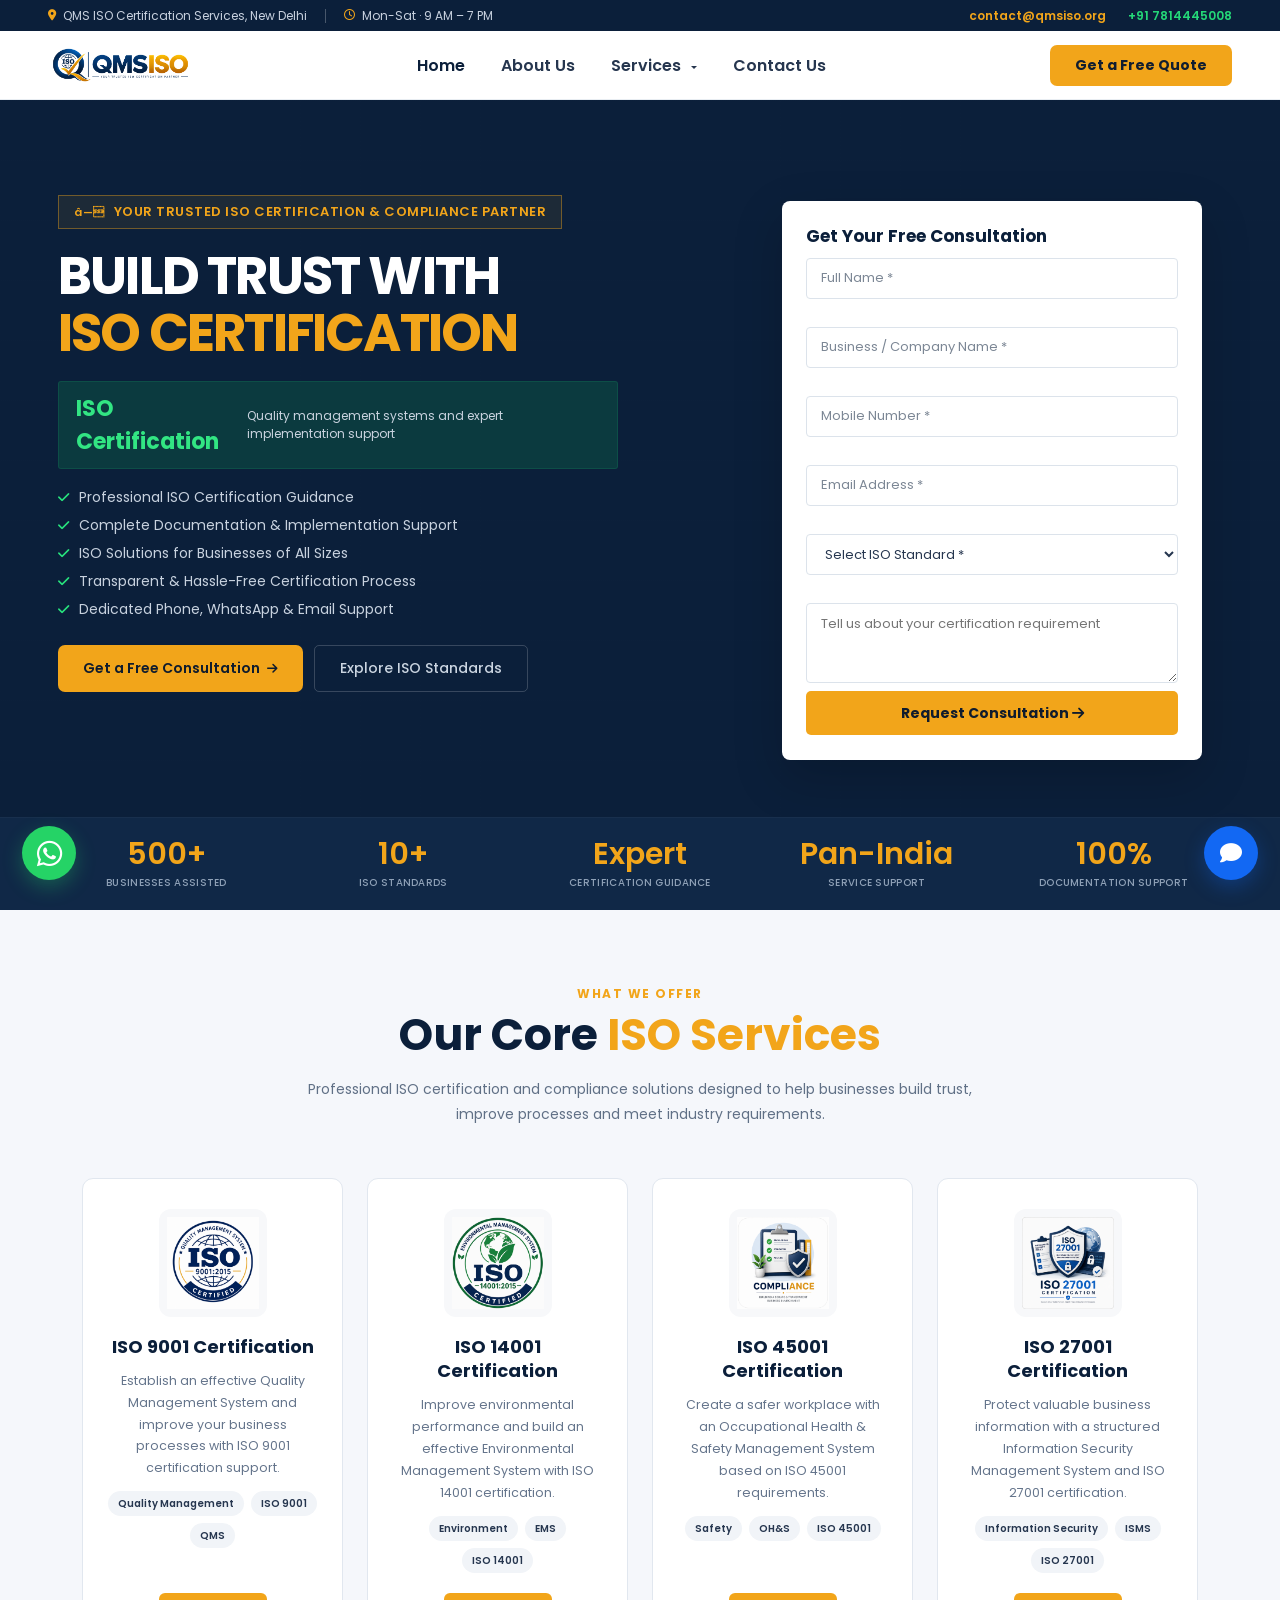
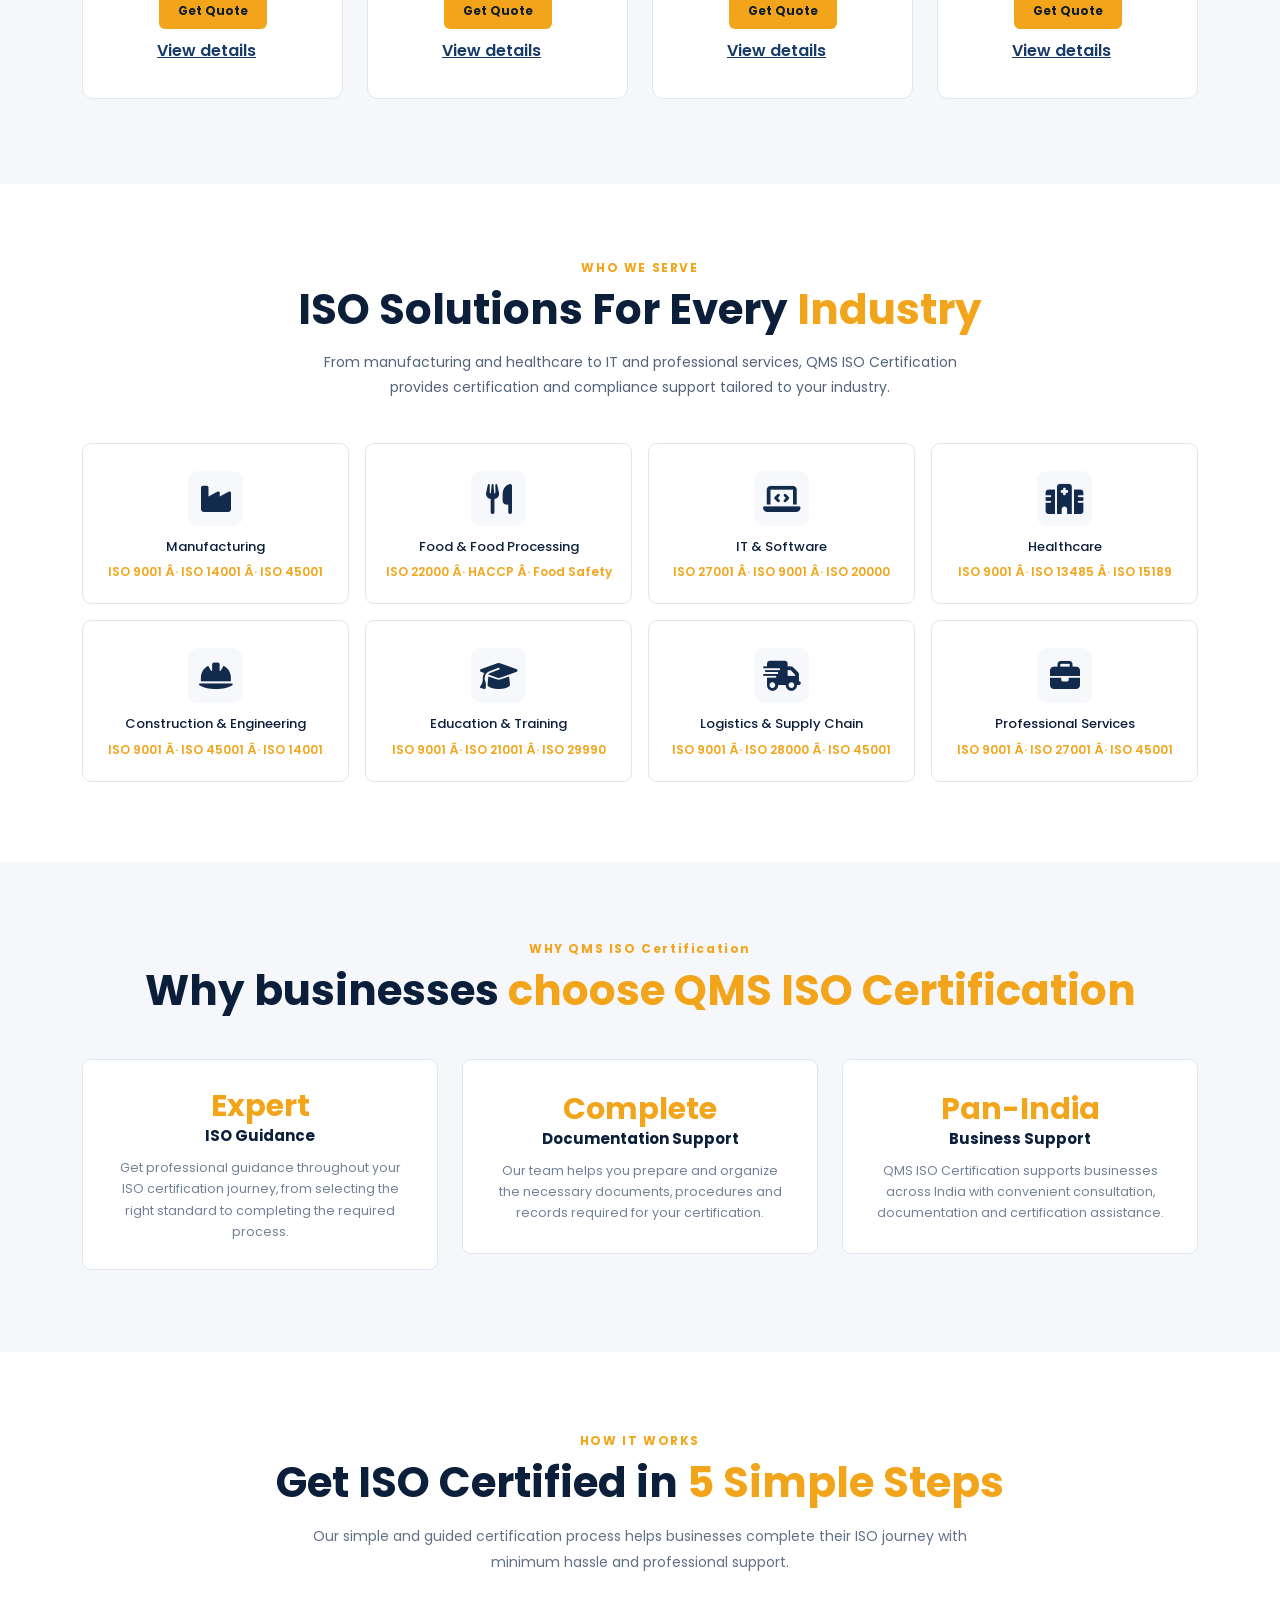
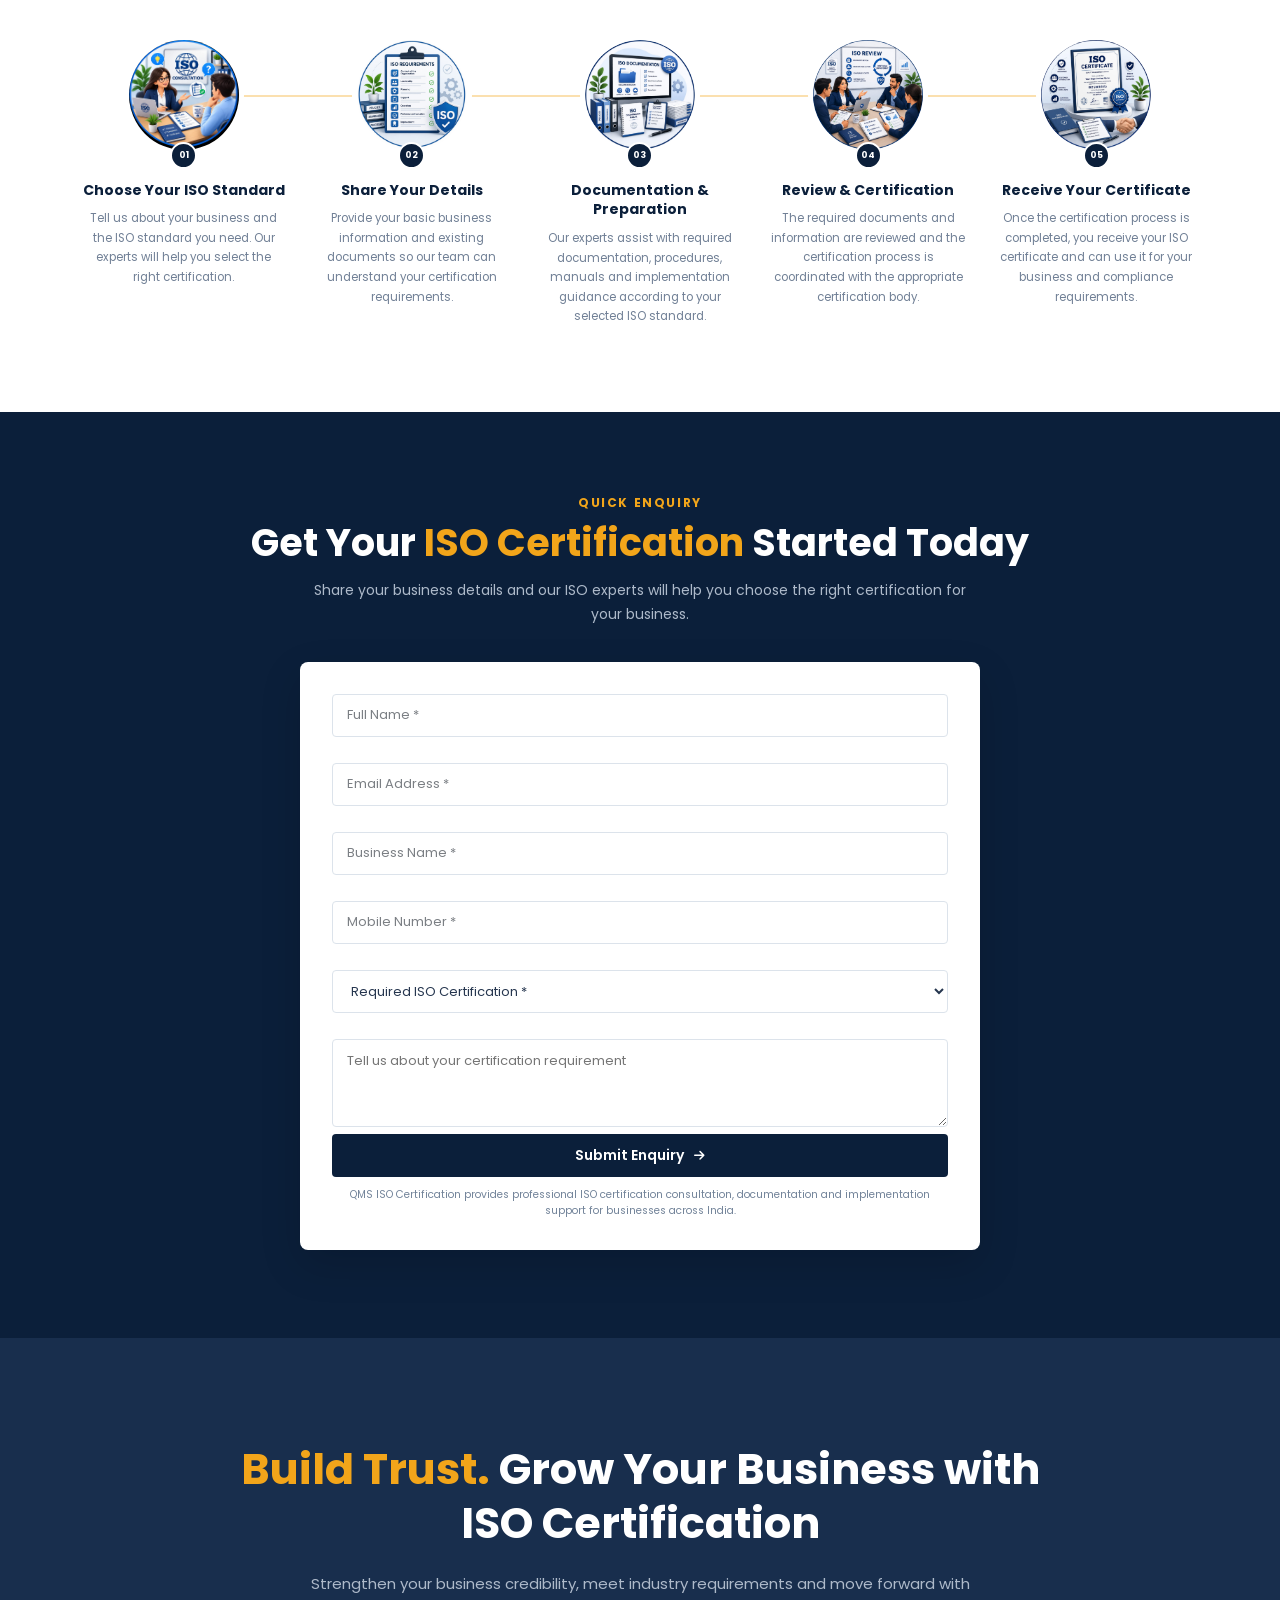
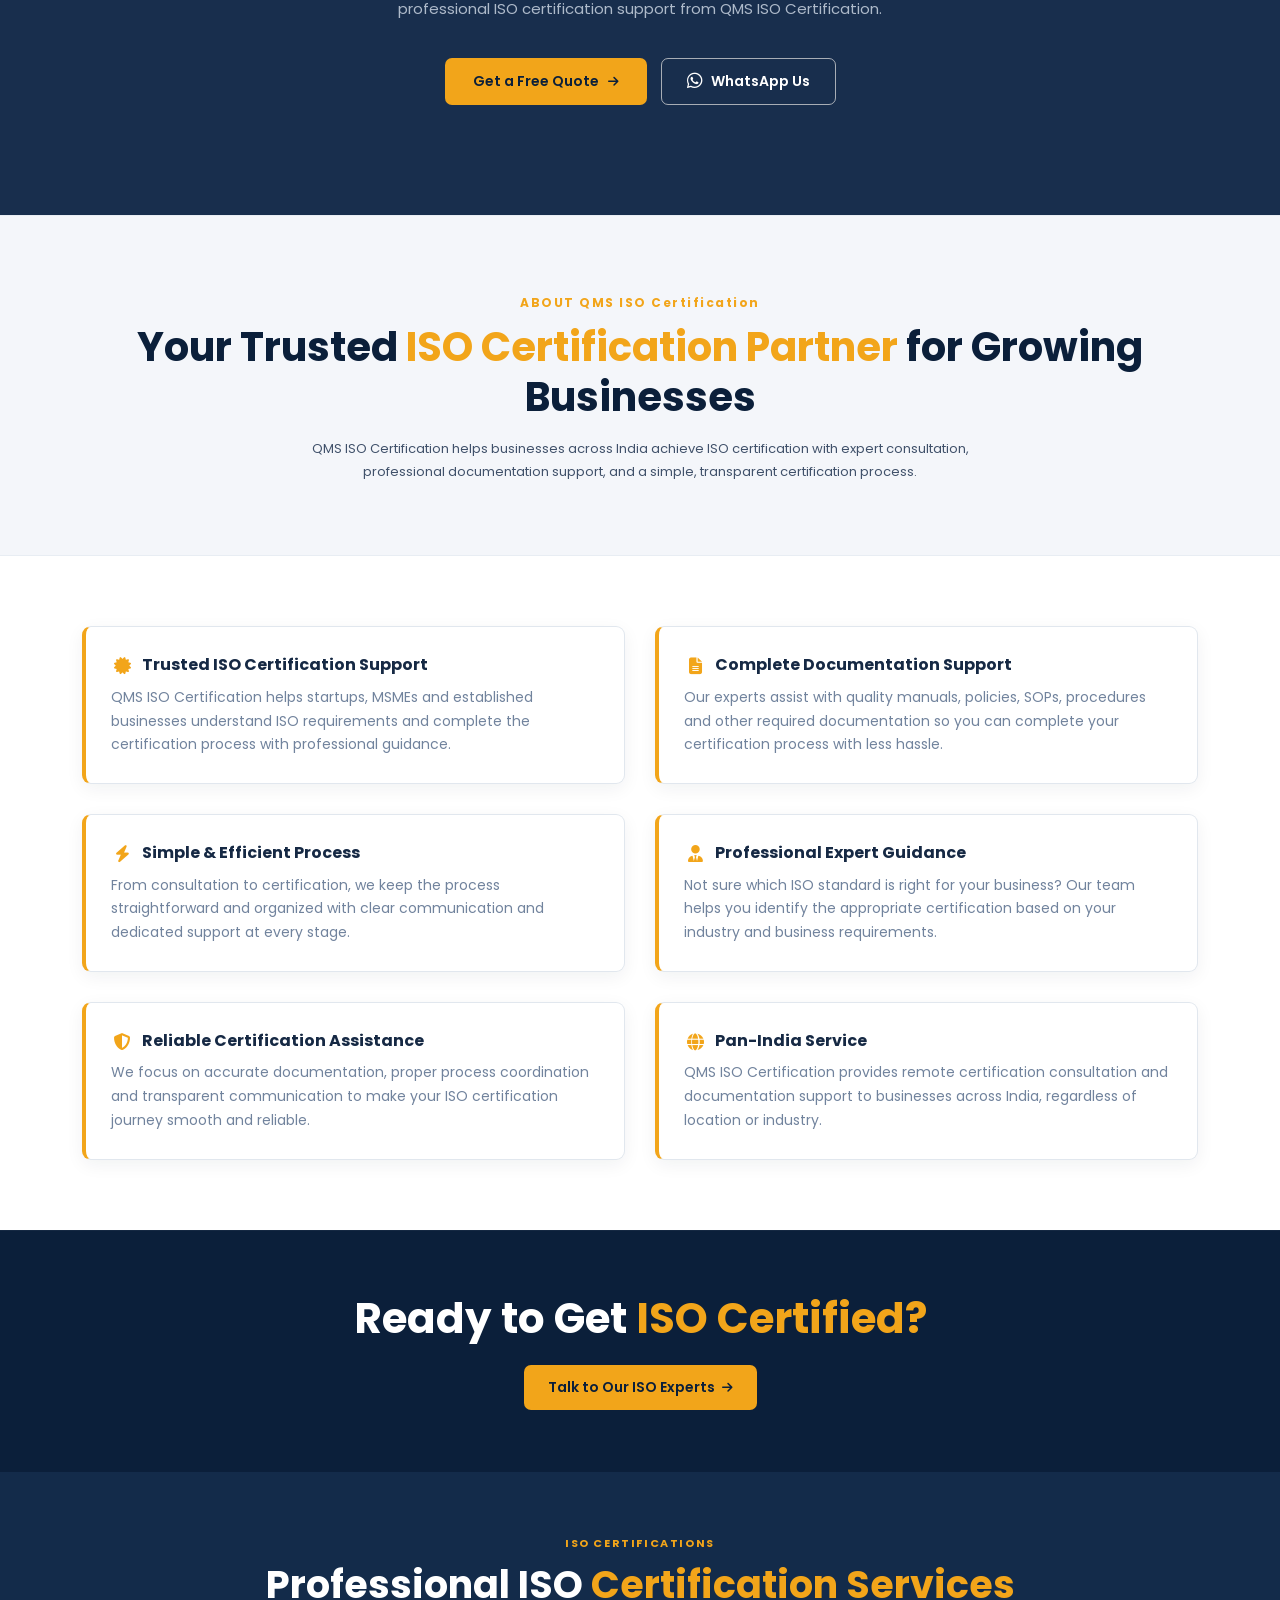
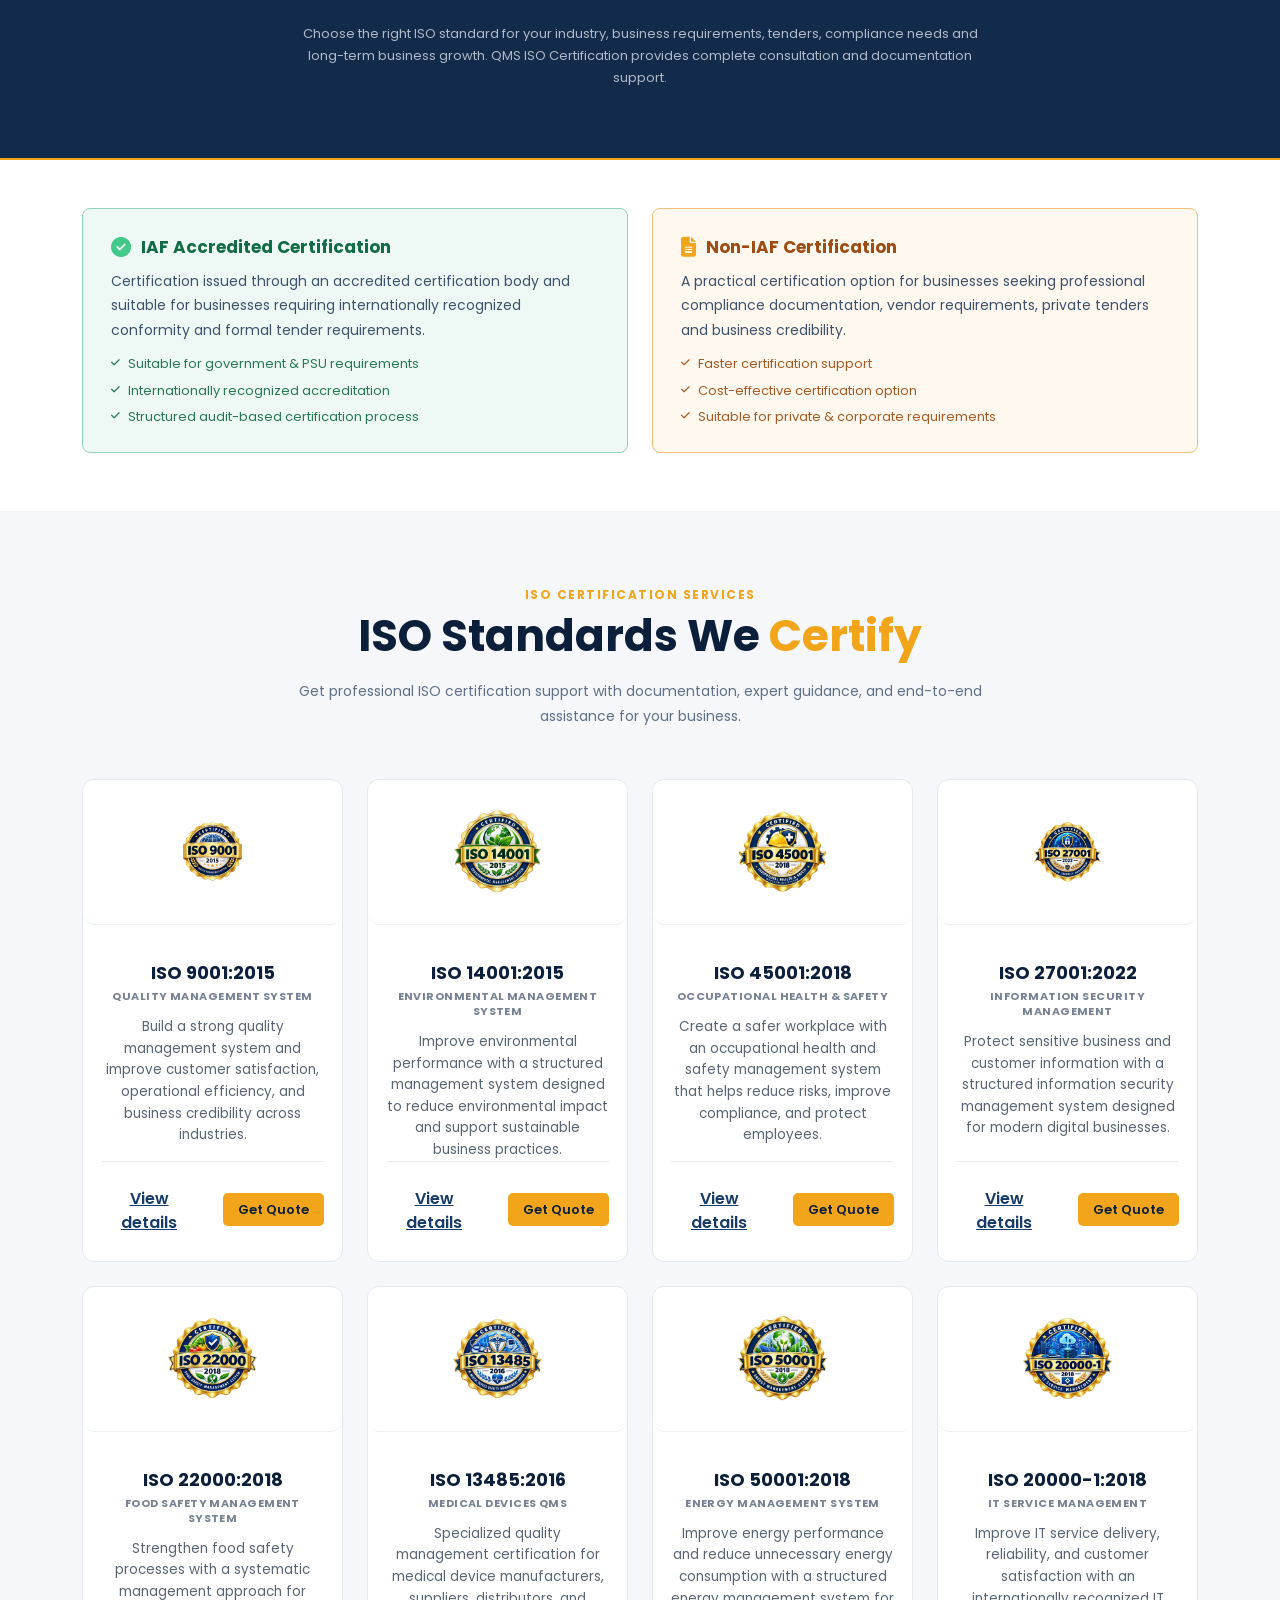
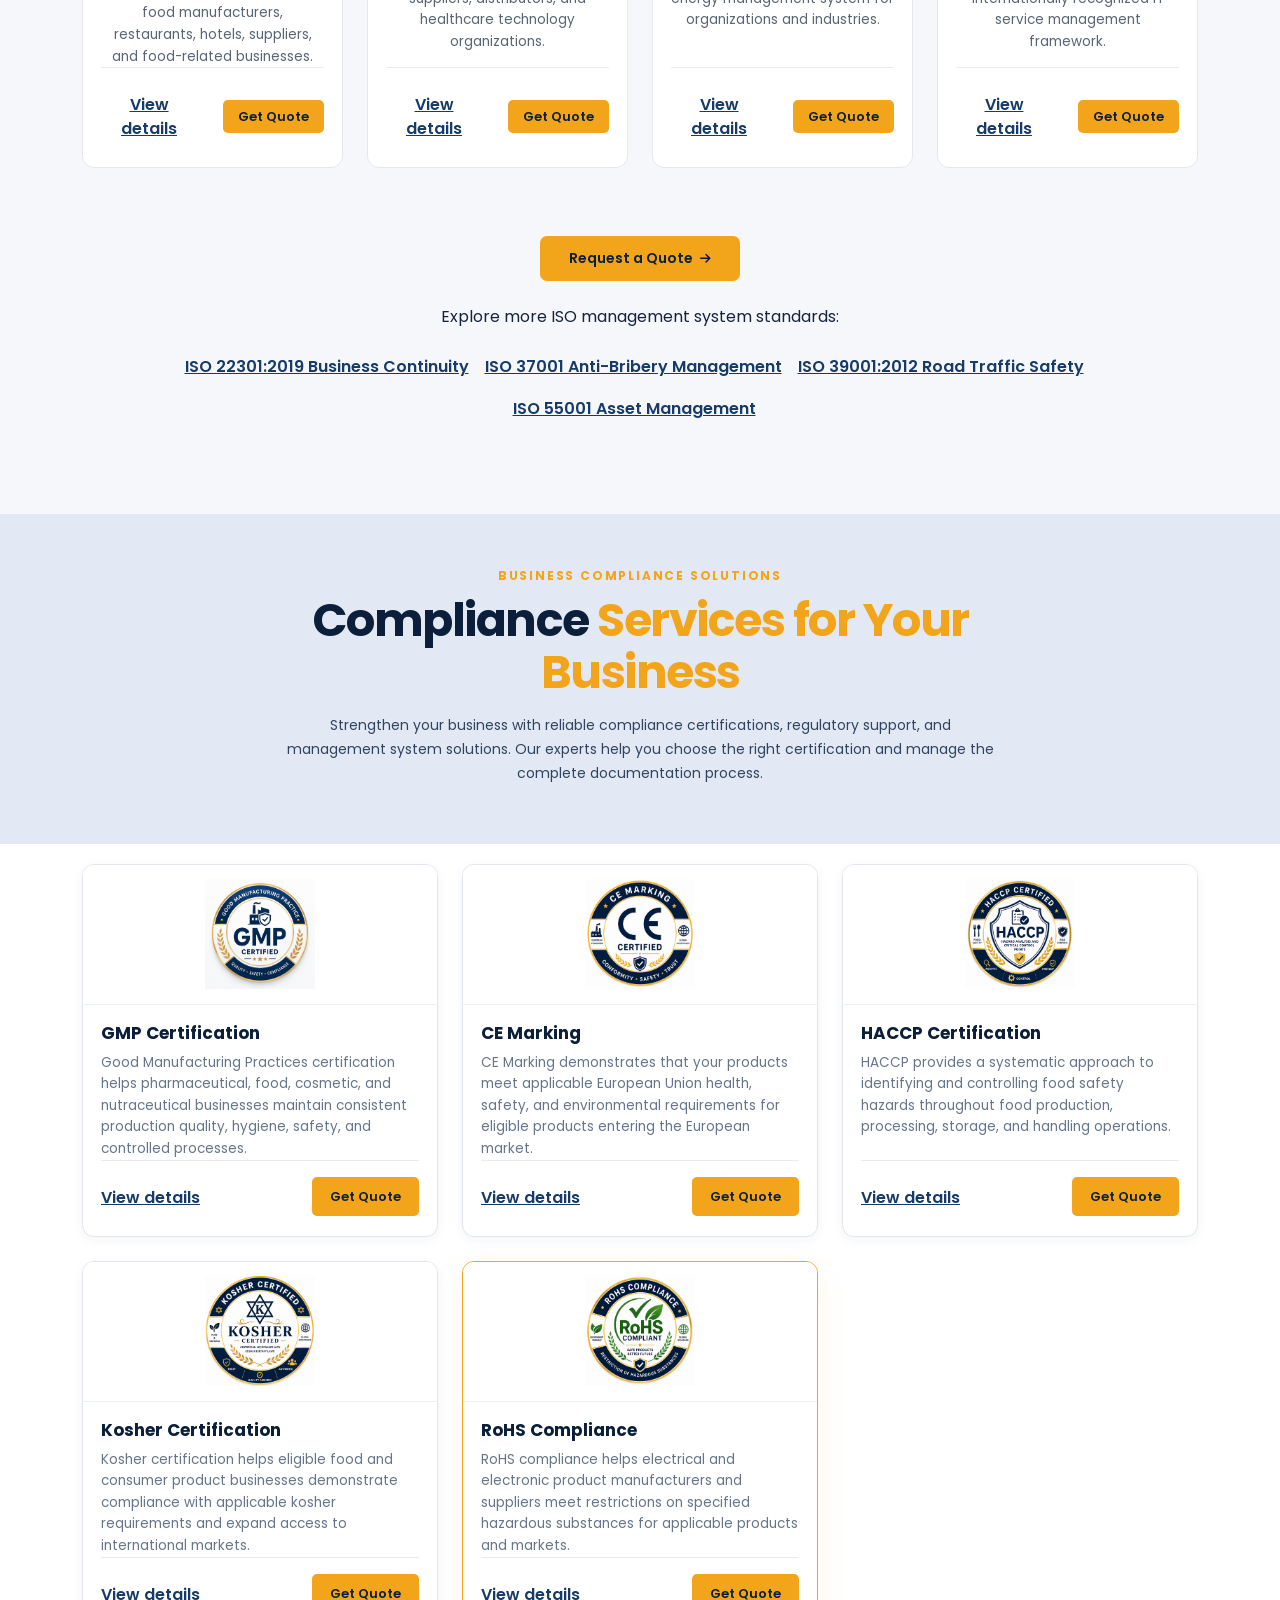
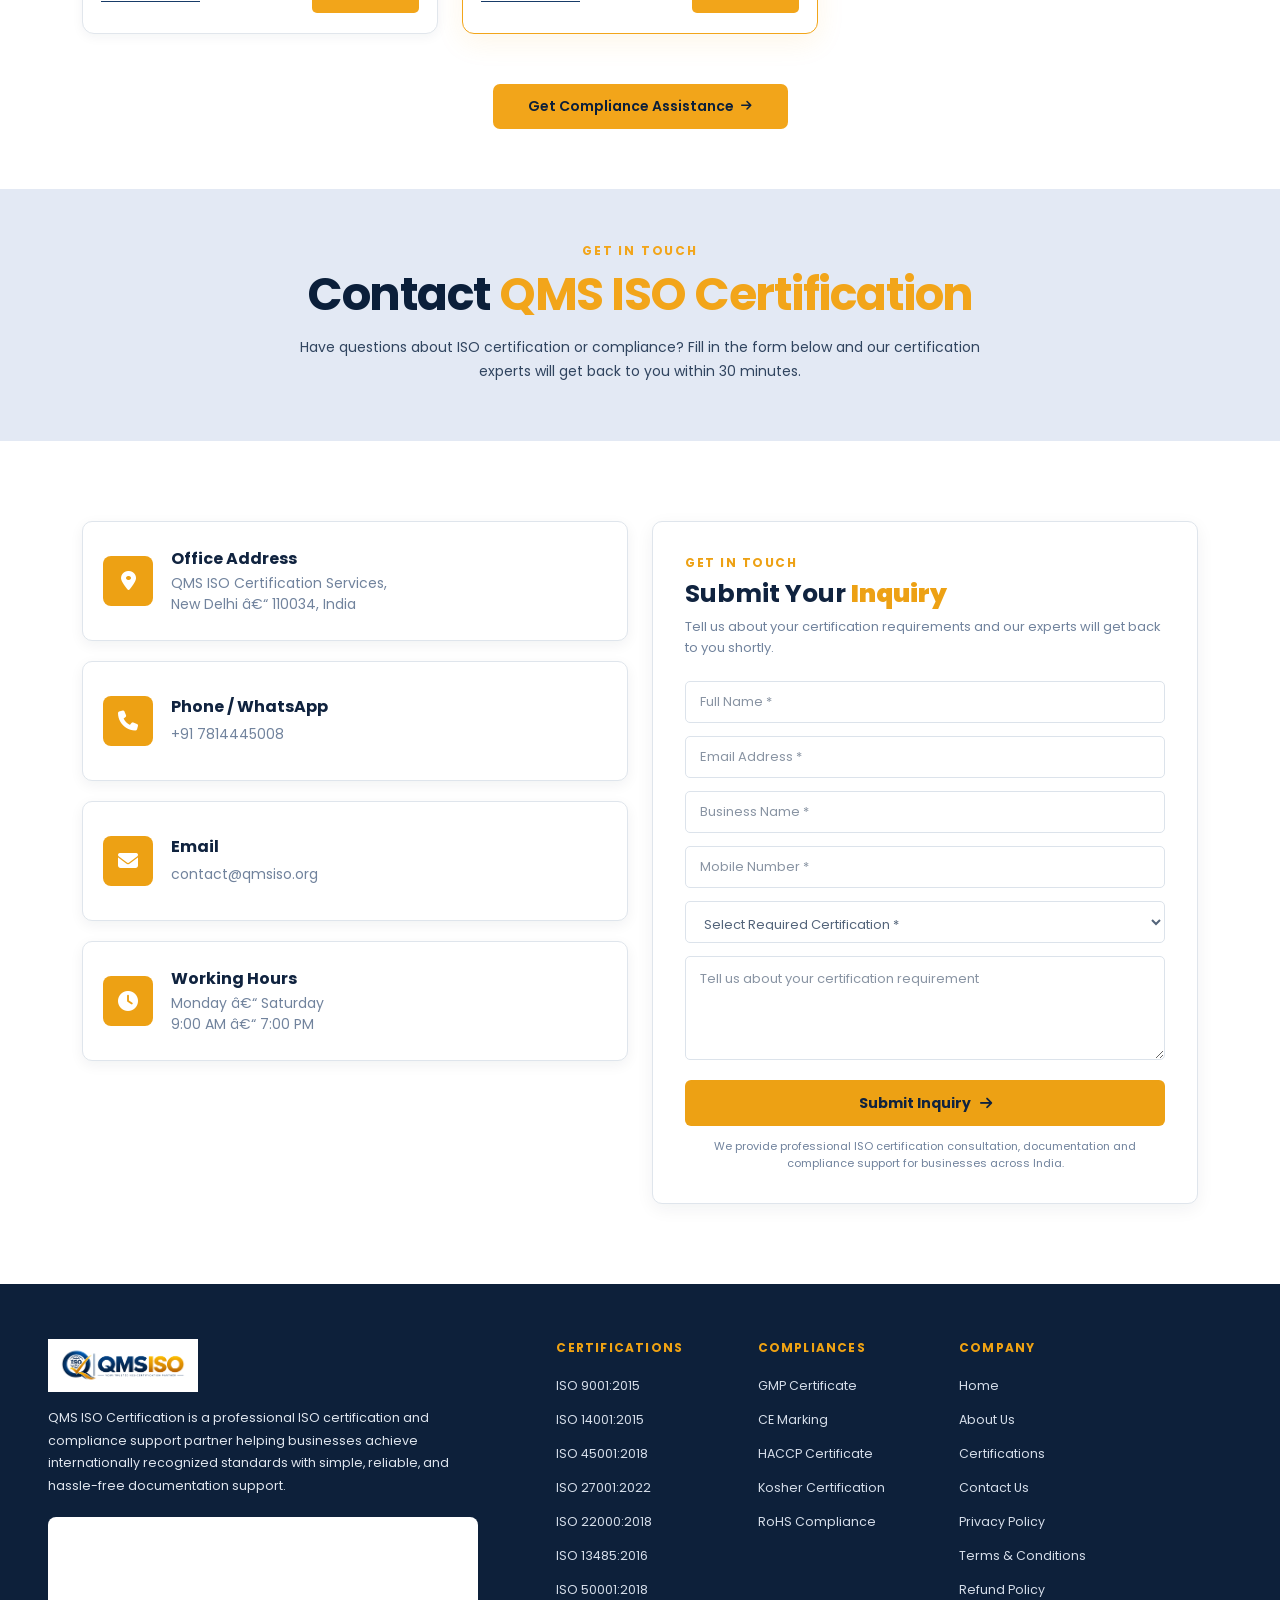
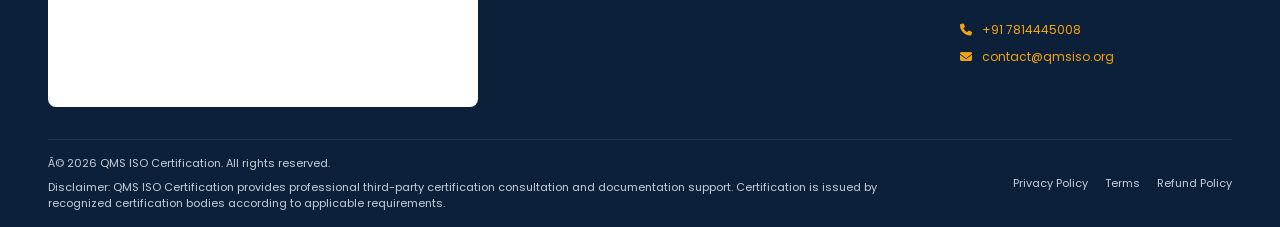
==== commit 7d2b748c: "update" ====
--- a/index.html
+++ b/index.html
@@ -4,7 +4,7 @@
     <meta charset="UTF-8" />
     <meta name="viewport" content="width=device-width, initial-scale=1.0" />
 
-    <title>QMSISO - ISO Certification Services</title>
+    <title>QMS ISO Certification | ISO Certification Services</title>
 
     <!-- Bootstrap 5 -->
     <link
@@ -40,7 +40,7 @@
           <div class="top-left">
             <span>
               <i class="fa-solid fa-location-dot"></i>
-              QMSISO Certification Services, New Delhi
+              QMS ISO Certification Services, New Delhi
             </span>
 
             <span class="top-divider"></span>
@@ -70,7 +70,7 @@
           <!-- LOGO -->
 
           <a href="index.html#home" class="navbar-logo">
-            <img src="images/logo.png" alt="QMSISO Logo" />
+            <img src="images/logo.png" alt="QMS ISO Certification Logo" />
           </a>
 
           <!-- MOBILE BUTTON -->
@@ -389,6 +389,10 @@
             </select>
           </div>
 
+          <div class="form-group">
+            <textarea name="message" rows="3" placeholder="Tell us about your certification requirement"></textarea>
+          </div>
+
           <!-- Submit -->
           <button type="submit" class="submit-btn">
             Submit Inquiry
@@ -471,10 +475,6 @@
               <div class="form-heading">
                 <h3>Get Your Free Consultation</h3>
 
-                <p>
-                  Share your requirements and our ISO expert will contact you
-                  shortly.
-                </p>
               </div>
 
               <!-- FORM -->
@@ -517,6 +517,12 @@
                   <small class="form-error" id="mobileNumberError"> </small>
                 </div>
 
+                <!-- EMAIL -->
+                <div class="form-field">
+                  <input type="email" id="heroEmail" name="email" placeholder="Email Address *" required />
+                  <small class="form-error" id="heroEmailError"></small>
+                </div>
+
                 <!-- CERTIFICATE -->
                 <div class="form-field">
                   <select id="certificate" name="certificate">
@@ -554,6 +560,10 @@
                   </select>
 
                   <small class="form-error" id="certificateError"> </small>
+                </div>
+
+                <div class="form-field">
+                  <textarea id="heroMessage" name="message" rows="3" placeholder="Tell us about your certification requirement"></textarea>
                 </div>
 
                 <!-- SUBMIT -->
@@ -770,7 +780,7 @@
 
           <p>
             From manufacturing and healthcare to IT and professional services,
-            QMSISO provides certification and compliance support tailored to
+            QMS ISO Certification provides certification and compliance support tailored to
             your industry.
           </p>
         </div>
@@ -875,16 +885,16 @@
       </div>
     </section>
 
-    <!-- ================= WHY QMSISO ================= -->
+    <!-- ================= WHY QMS ISO Certification ================= -->
 
     <section class="qmsiso-trust" id="why-qmsiso">
       <div class="container">
         <div class="trust-heading text-center">
-          <span class="trust-subtitle"> WHY QMSISO </span>
+          <span class="trust-subtitle"> WHY QMS ISO Certification </span>
 
           <h2>
             Why businesses
-            <span>choose QMSISO</span>
+            <span>choose QMS ISO Certification</span>
           </h2>
         </div>
 
@@ -923,7 +933,7 @@
               <h4>Business Support</h4>
 
               <p>
-                QMSISO supports businesses across India with convenient
+                QMS ISO Certification supports businesses across India with convenient
                 consultation, documentation and certification assistance.
               </p>
             </div>
@@ -1071,9 +1081,9 @@
 
         <div class="enquiry-form-box">
           <form id="quickEnquiryForm" novalidate>
-            <div class="row g-2">
+            <div class="row g-1">
               <!-- NAME -->
-              <div class="col-md-6">
+              <div class="col-12">
                 <div class="enquiry-field">
                   <input
                     type="text"
@@ -1086,8 +1096,16 @@
                 </div>
               </div>
 
+              <!-- EMAIL -->
+              <div class="col-12">
+                <div class="enquiry-field">
+                  <input type="email" id="quickEmail" name="email" placeholder="Email Address *" required />
+                  <small class="form-error" id="quickEmailError"></small>
+                </div>
+              </div>
+
               <!-- BUSINESS NAME -->
-              <div class="col-md-6">
+              <div class="col-12">
                 <div class="enquiry-field">
                   <input
                     type="text"
@@ -1157,6 +1175,12 @@
                 </div>
               </div>
 
+              <div class="col-12">
+                <div class="enquiry-field">
+                  <textarea id="quickMessage" name="message" rows="3" placeholder="Tell us about your certification requirement"></textarea>
+                </div>
+              </div>
+
               <!-- SUBMIT -->
               <div class="col-12">
                 <button type="submit" class="enquiry-submit-btn">
@@ -1169,7 +1193,7 @@
 
             <!-- NOTE -->
             <p class="enquiry-note">
-              QMSISO provides professional ISO certification consultation,
+              QMS ISO Certification provides professional ISO certification consultation,
               documentation and implementation support for businesses across
               India.
             </p>
@@ -1196,7 +1220,7 @@
           <p>
             Strengthen your business credibility, meet industry requirements and
             move forward with professional ISO certification support from
-            QMSISO.
+            QMS ISO Certification.
           </p>
 
           <div class="final-cta-buttons">
@@ -1227,7 +1251,7 @@
     <section class="qmsiso-about-intro" id="about">
       <div class="container">
         <div class="about-intro-content text-center">
-          <span class="about-intro-subtitle"> ABOUT QMSISO </span>
+          <span class="about-intro-subtitle"> ABOUT QMS ISO Certification </span>
 
           <h2>
             Your Trusted
@@ -1236,7 +1260,7 @@
           </h2>
 
           <p>
-            QMSISO helps businesses across India achieve ISO certification with
+            QMS ISO Certification helps businesses across India achieve ISO certification with
             expert consultation, professional documentation support, and a
             simple, transparent certification process.
           </p>
@@ -1259,7 +1283,7 @@
             </h3>
 
             <p>
-              QMSISO helps startups, MSMEs and established businesses understand
+              QMS ISO Certification helps startups, MSMEs and established businesses understand
               ISO requirements and complete the certification process with
               professional guidance.
             </p>
@@ -1334,7 +1358,7 @@
             </h3>
 
             <p>
-              QMSISO provides remote certification consultation and
+              QMS ISO Certification provides remote certification consultation and
               documentation support to businesses across India, regardless of
               location or industry.
             </p>
@@ -1343,7 +1367,7 @@
       </div>
     </section>
 
-    <!-- ================= QMSISO CTA BANNER ================= -->
+    <!-- ================= QMS ISO Certification CTA BANNER ================= -->
 
     <section class="qmsiso-cert-cta">
       <div class="container">
@@ -1377,14 +1401,14 @@
           <p>
             Choose the right ISO standard for your industry, business
             requirements, tenders, compliance needs and long-term business
-            growth. QMSISO provides complete consultation and documentation
+            growth. QMS ISO Certification provides complete consultation and documentation
             support.
           </p>
         </div>
       </div>
     </section>
 
-    <!-- ================= QMSISO CERTIFICATION TYPES ================= -->
+    <!-- ================= QMS ISO Certification CERTIFICATION TYPES ================= -->
 
     <section class="qmsiso-cert-types" id="certification-types">
       <div class="container">
@@ -2008,7 +2032,7 @@
 
           <h2>
             Contact
-            <span>QMSISO</span>
+            <span>QMS ISO Certification</span>
           </h2>
 
           <p>
@@ -2038,7 +2062,7 @@
                   <h3>Office Address</h3>
 
                   <p>
-                    QMSISO Certification Services,<br />
+                    QMS ISO Certification Services,<br />
                     New Delhi â€“ 110034, India
                   </p>
                 </div>
@@ -2116,6 +2140,12 @@
                   />
 
                   <small class="contact-error" id="contactNameError"> </small>
+                </div>
+
+                <!-- EMAIL -->
+                <div class="contact-field">
+                  <input type="email" id="contactEmail" name="email" placeholder="Email Address *" required />
+                  <small class="contact-error" id="contactEmailError"></small>
                 </div>
 
                 <!-- BUSINESS -->
@@ -2215,11 +2245,11 @@
           <div class="col-lg-5 col-md-12">
             <div class="footer-brand">
               <a href="#home" class="footer-logo">
-                <img src="images/logo.png" alt="QMSISO Certification" />
+                <img src="images/logo.png" alt="QMS ISO Certification" />
               </a>
 
               <p>
-                QMSISO is a professional ISO certification and compliance
+                QMS ISO Certification is a professional ISO certification and compliance
                 support partner helping businesses achieve internationally
                 recognized standards with simple, reliable, and hassle-free
                 documentation support.
@@ -2361,10 +2391,10 @@
 
         <div class="footer-bottom">
           <div class="footer-bottom-left">
-            <p>Â© 2026 QMSISO. All rights reserved.</p>
+            <p>Â© 2026 QMS ISO Certification. All rights reserved.</p>
 
             <p class="footer-disclaimer">
-              Disclaimer: QMSISO provides professional third-party certification
+              Disclaimer: QMS ISO Certification provides professional third-party certification
               consultation and documentation support. Certification is issued by
               recognized certification bodies according to applicable
               requirements.
--- a/css/style.css
+++ b/css/style.css
@@ -368,7 +368,7 @@
 /* HEADING */
 .popup-heading {
   padding-right: 45px;
-  margin-bottom: 22px;
+  margin-bottom: 15px;
 }
 
 .popup-heading h3 {
@@ -386,13 +386,13 @@
 
 /* FORM */
 .form-group {
-  margin-bottom: 12px;
+  margin-bottom: 6px;
 }
 
 .form-group input,
-.form-group select {
+.form-group select,
+.form-group textarea {
   width: 100%;
-  height: 44px;
   border: 1px solid var(--border);
   border-radius: 5px;
   padding: 0 14px;
@@ -403,12 +403,25 @@
   transition: 0.3s;
 }
 
+.form-group input,
+.form-group select {
+  height: 44px;
+}
+
+.form-group textarea {
+  display: block;
+  min-height: 76px;
+  padding: 10px 14px;
+  resize: vertical;
+}
+
 .form-group input::placeholder {
   color: #7d8795;
 }
 
 .form-group input:focus,
-.form-group select:focus {
+.form-group select:focus,
+.form-group textarea:focus {
   border-color: var(--gold);
   box-shadow: 0 0 0 3px rgba(242, 165, 26, 0.1);
 }
@@ -612,14 +625,14 @@
   margin-bottom: 10px;
   margin-top: -40px;
   margin-right: 30px;
-  padding: 30px 28px 25px;
+  padding: 25px 24px 20px;
   background: #ffffff;
   border-radius: 8px;
   box-shadow: 0 18px 50px rgba(0, 0, 0, 0.18);
 }
 
 .form-heading {
-  margin-bottom: 17px;
+  margin-bottom: 11px;
 }
 
 .form-heading h3 {
@@ -637,13 +650,13 @@
 }
 
 .form-field {
-  margin-bottom: 11px;
+  margin-bottom: 6px;
 }
 
 .form-field input,
-.form-field select {
+.form-field select,
+.form-field textarea {
   width: 100%;
-  height: 41px;
   padding: 0 14px;
   border: 1px solid #dce3eb;
   border-radius: 4px;
@@ -655,6 +668,18 @@
   transition: 0.25s;
 }
 
+.form-field input,
+.form-field select {
+  height: 41px;
+}
+
+.form-field textarea {
+  display: block;
+  min-height: 72px;
+  padding: 10px 14px;
+  resize: vertical;
+}
+
 .form-field input::placeholder {
   color: #7c8795;
 }
@@ -664,7 +689,8 @@
 }
 
 .form-field input:focus,
-.form-field select:focus {
+.form-field select:focus,
+.form-field textarea:focus {
   border-color: #f2a51a;
   box-shadow: 0 0 0 2px rgba(242, 165, 26, 0.08);
 }
@@ -695,7 +721,7 @@
 .qmsiso-hero .form-submit-btn {
   display: block;
   width: 100%;
-  margin-top: 20px;
+  margin-top: 8px;
   position: relative;
   z-index: 2;
 }
@@ -1312,9 +1338,9 @@
 }
 
 .enquiry-field input,
-.enquiry-field select {
+.enquiry-field select,
+.enquiry-field textarea {
   width: 100%;
-  height: 43px;
   padding: 0 14px;
   background: #ffffff;
   border: 1px solid #dce3eb;
@@ -1326,12 +1352,25 @@
   transition: 0.25s;
 }
 
+.enquiry-field input,
+.enquiry-field select {
+  height: 43px;
+}
+
+.enquiry-field textarea {
+  display: block;
+  min-height: 88px;
+  padding: 11px 14px;
+  resize: vertical;
+}
+
 .enquiry-field input::placeholder {
   color: #7b7f84;
 }
 
 .enquiry-field input:focus,
-.enquiry-field select:focus {
+.enquiry-field select:focus,
+.enquiry-field textarea:focus {
   border-color: #f2a51a;
   box-shadow: 0 0 0 3px rgba(242, 165, 26, 0.1);
 }
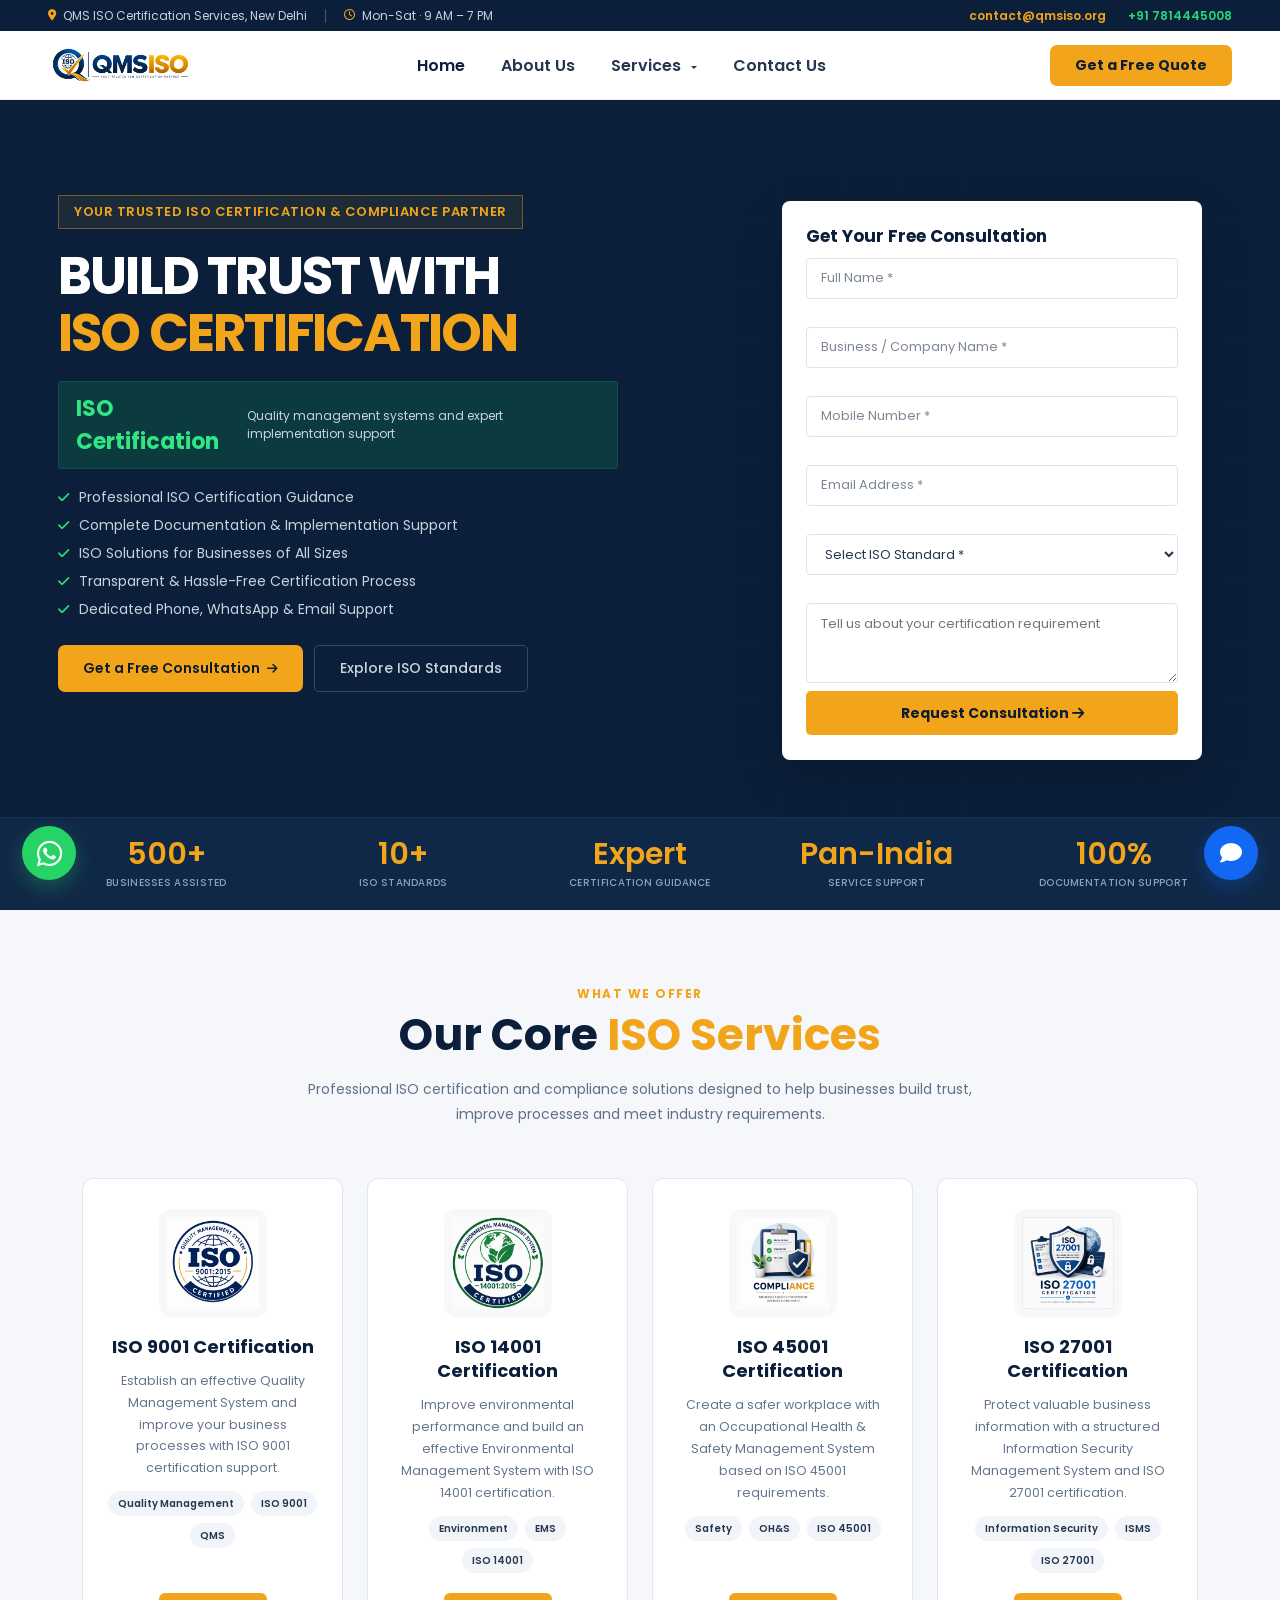
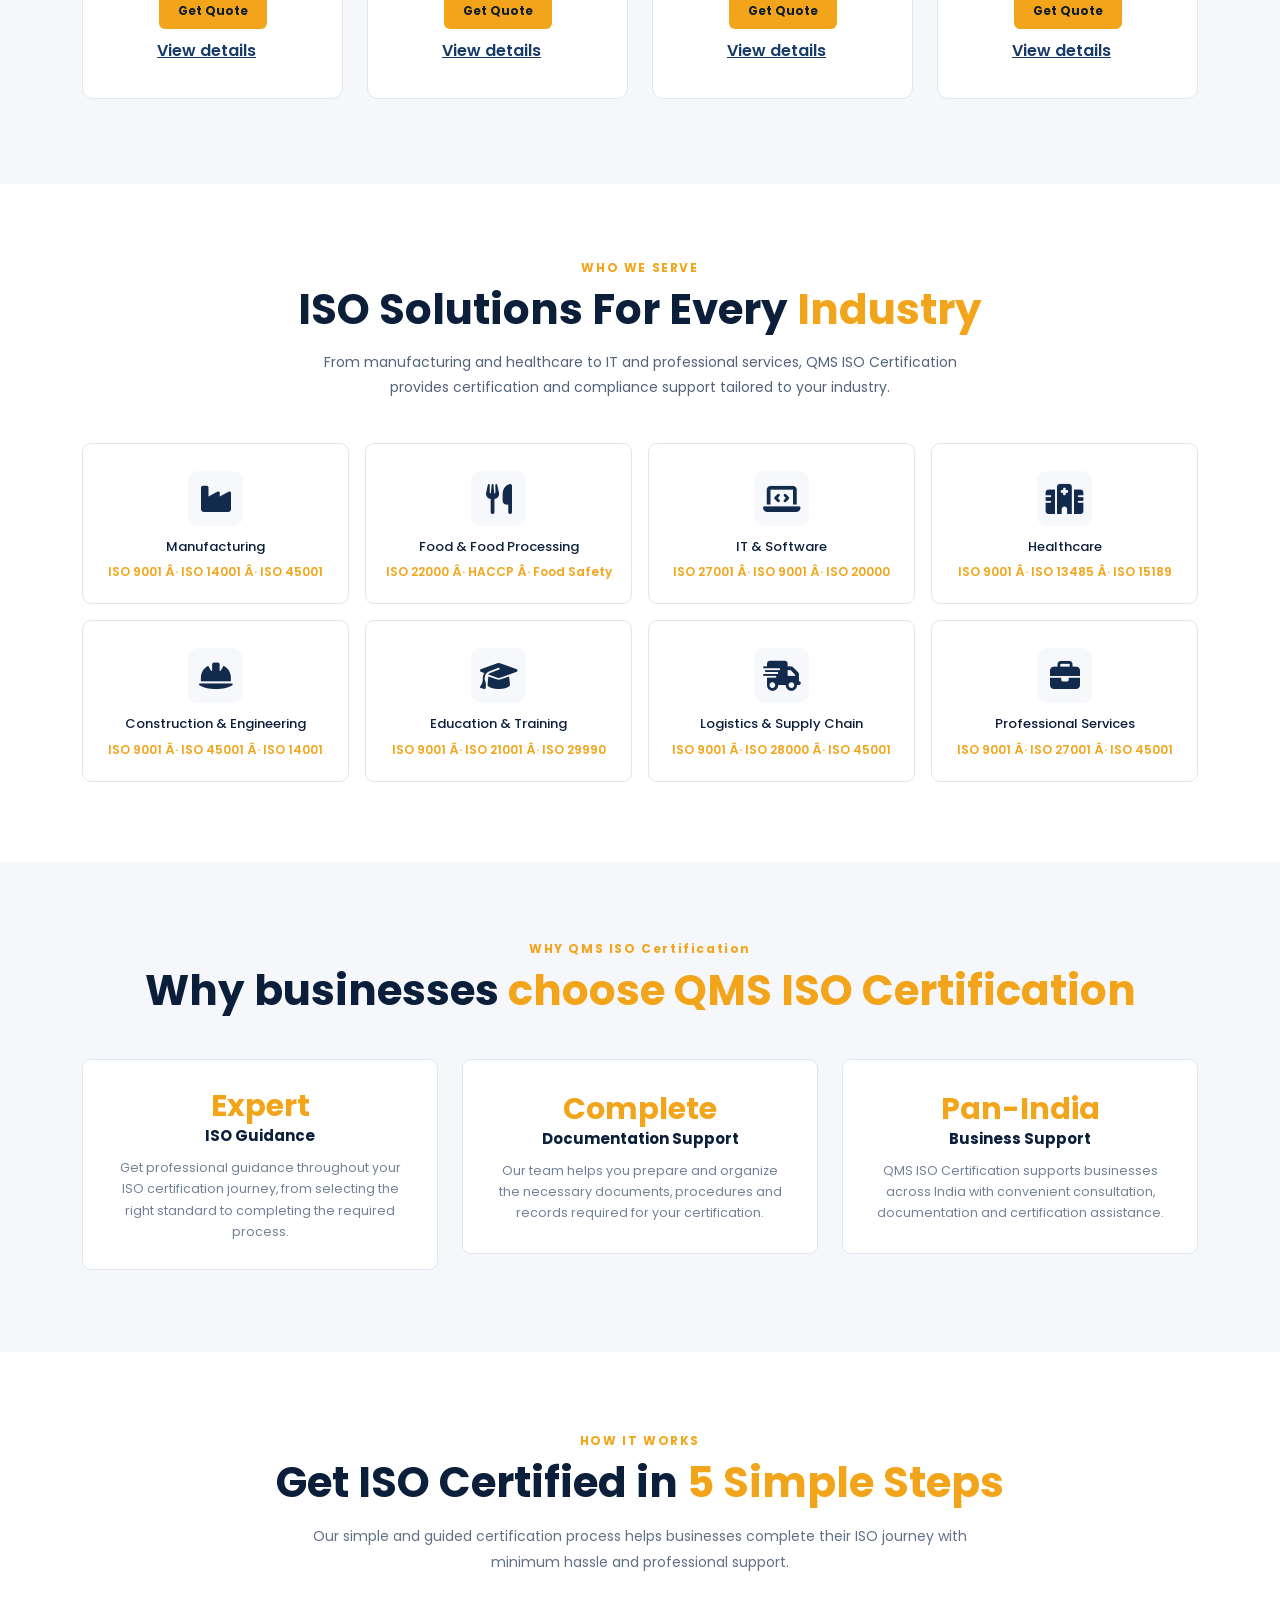
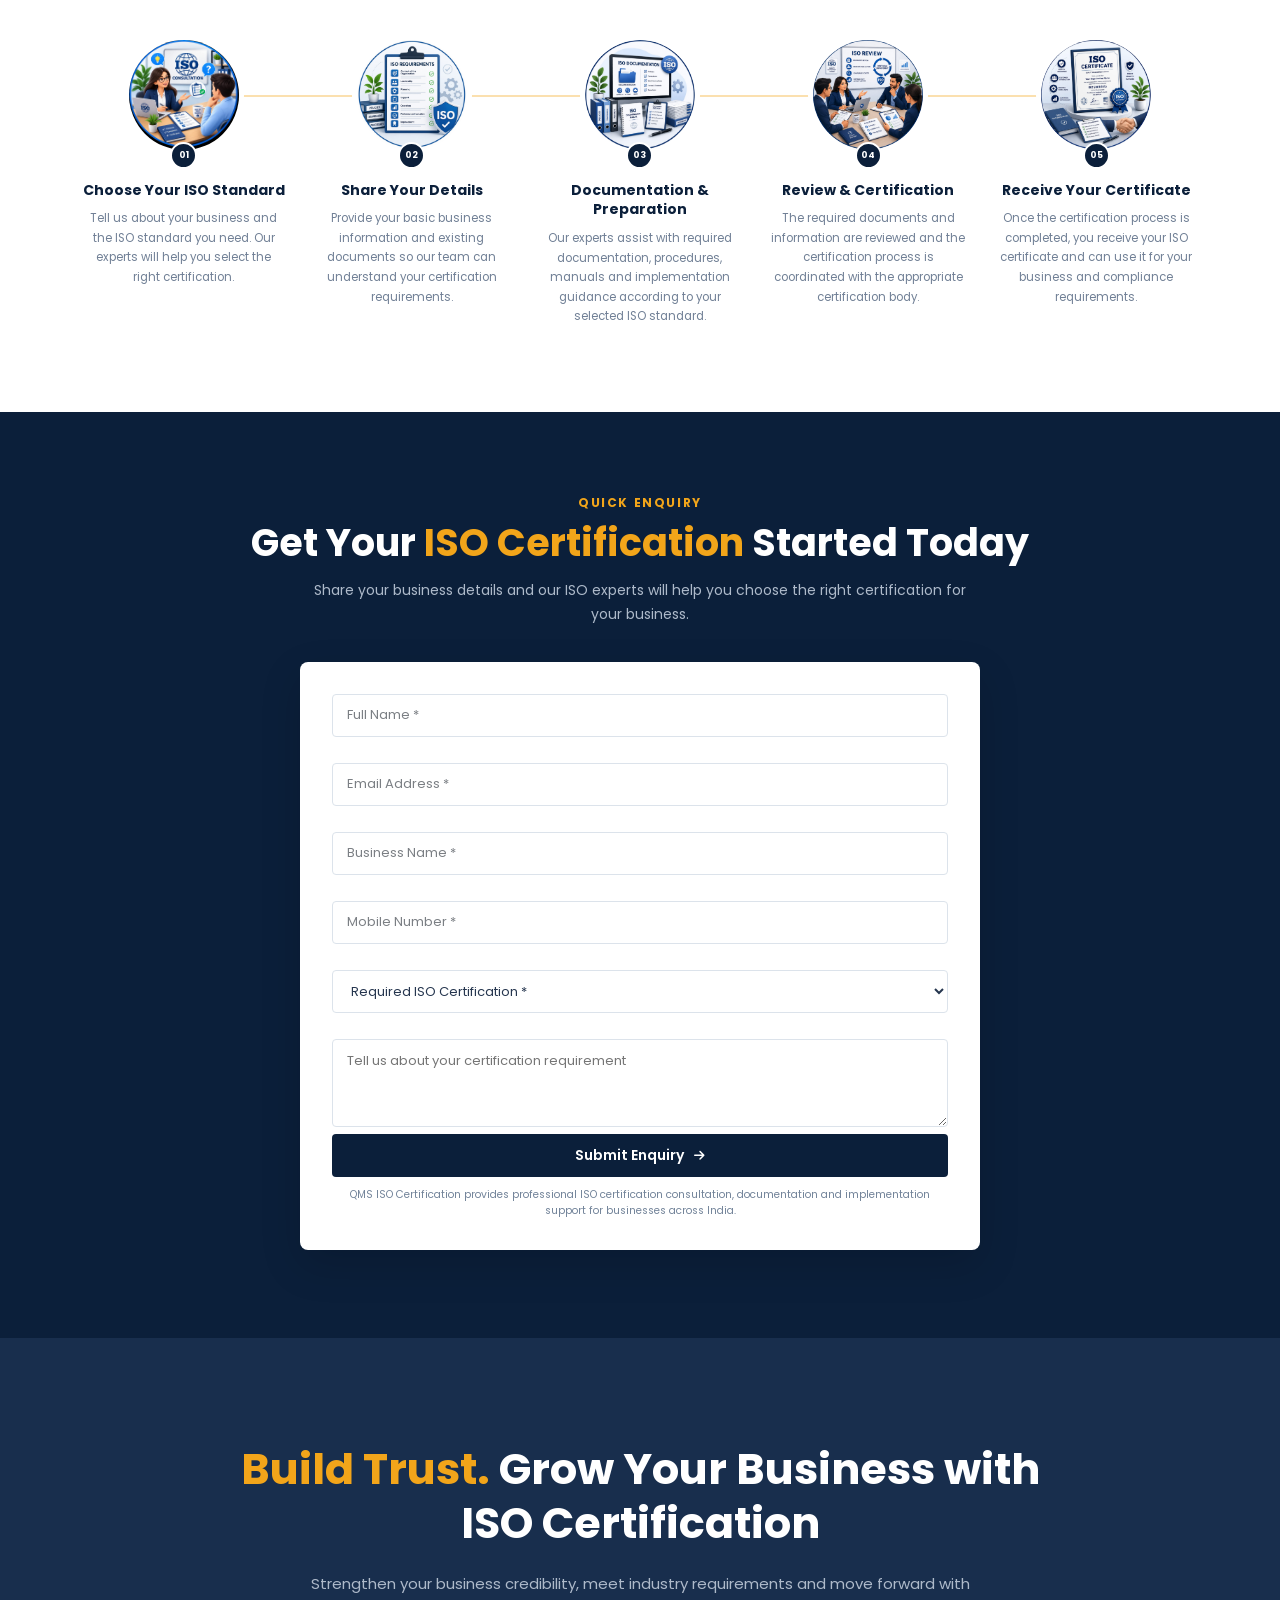
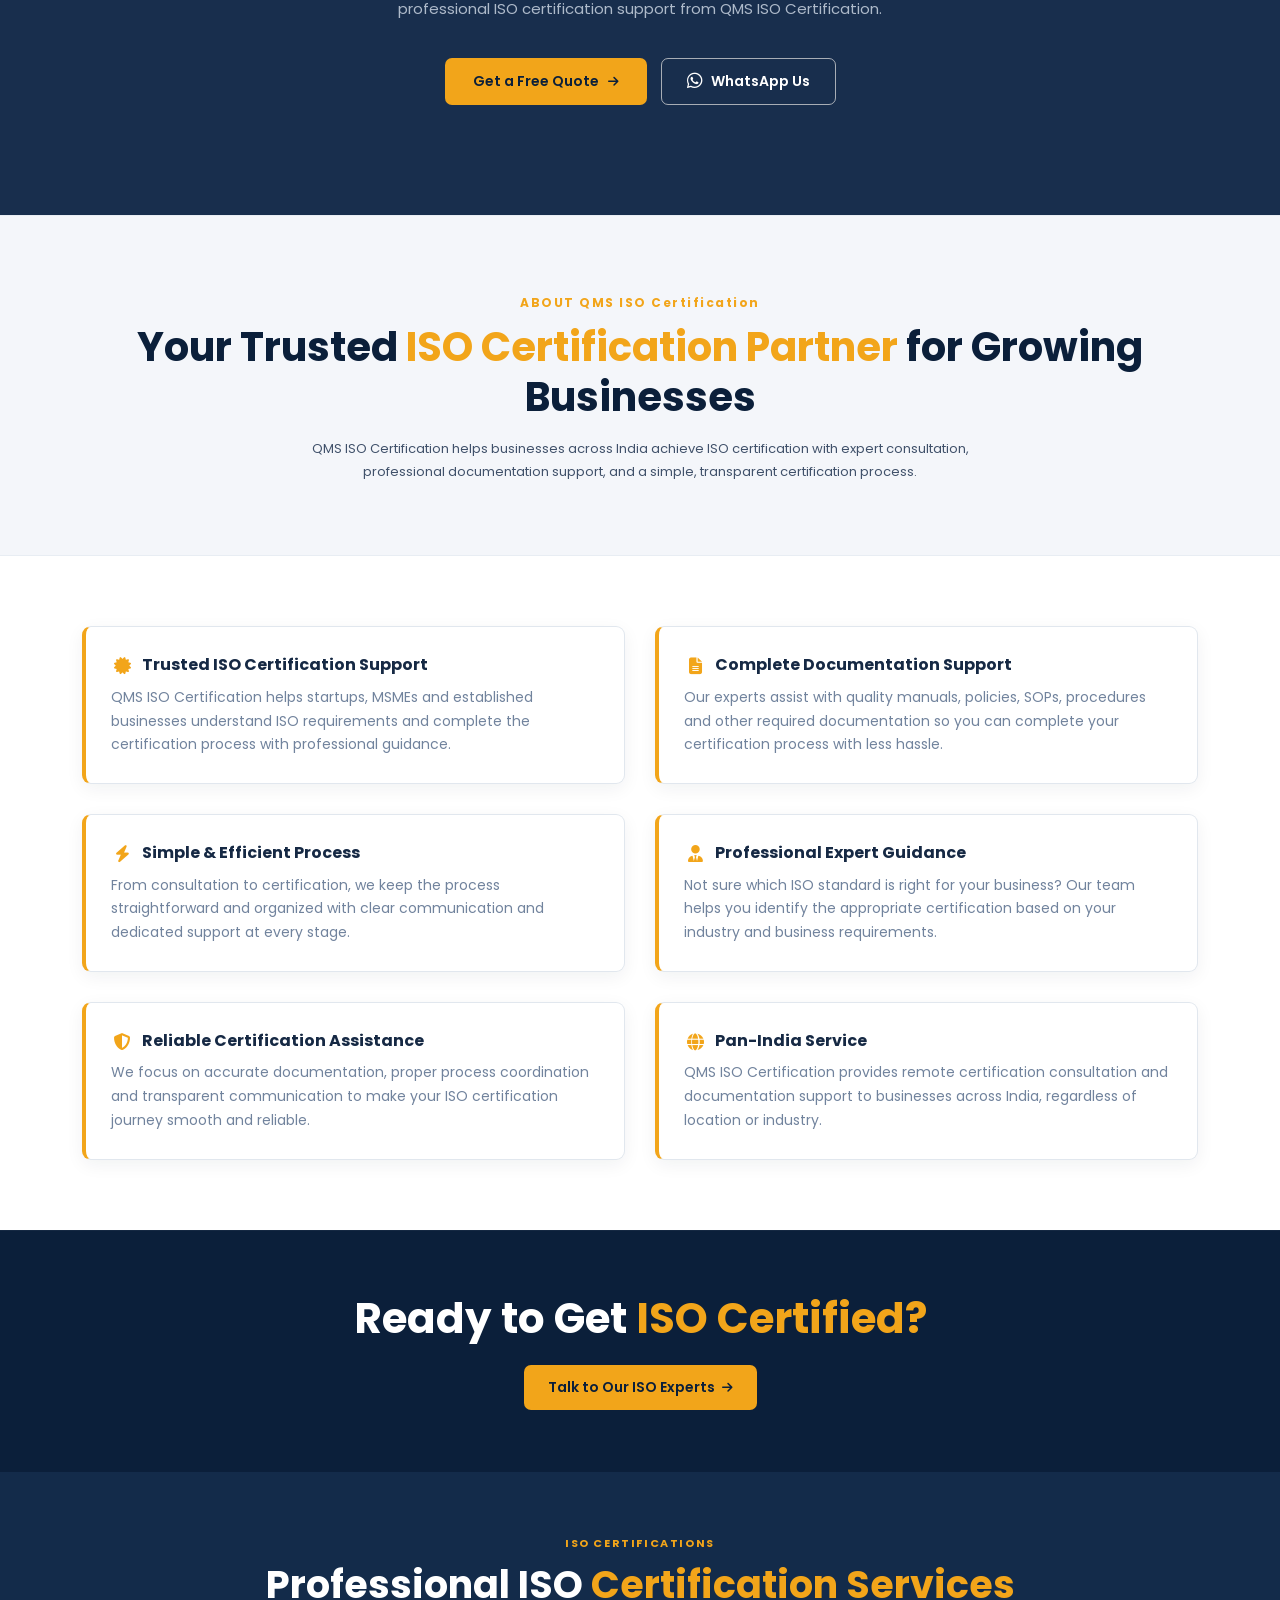
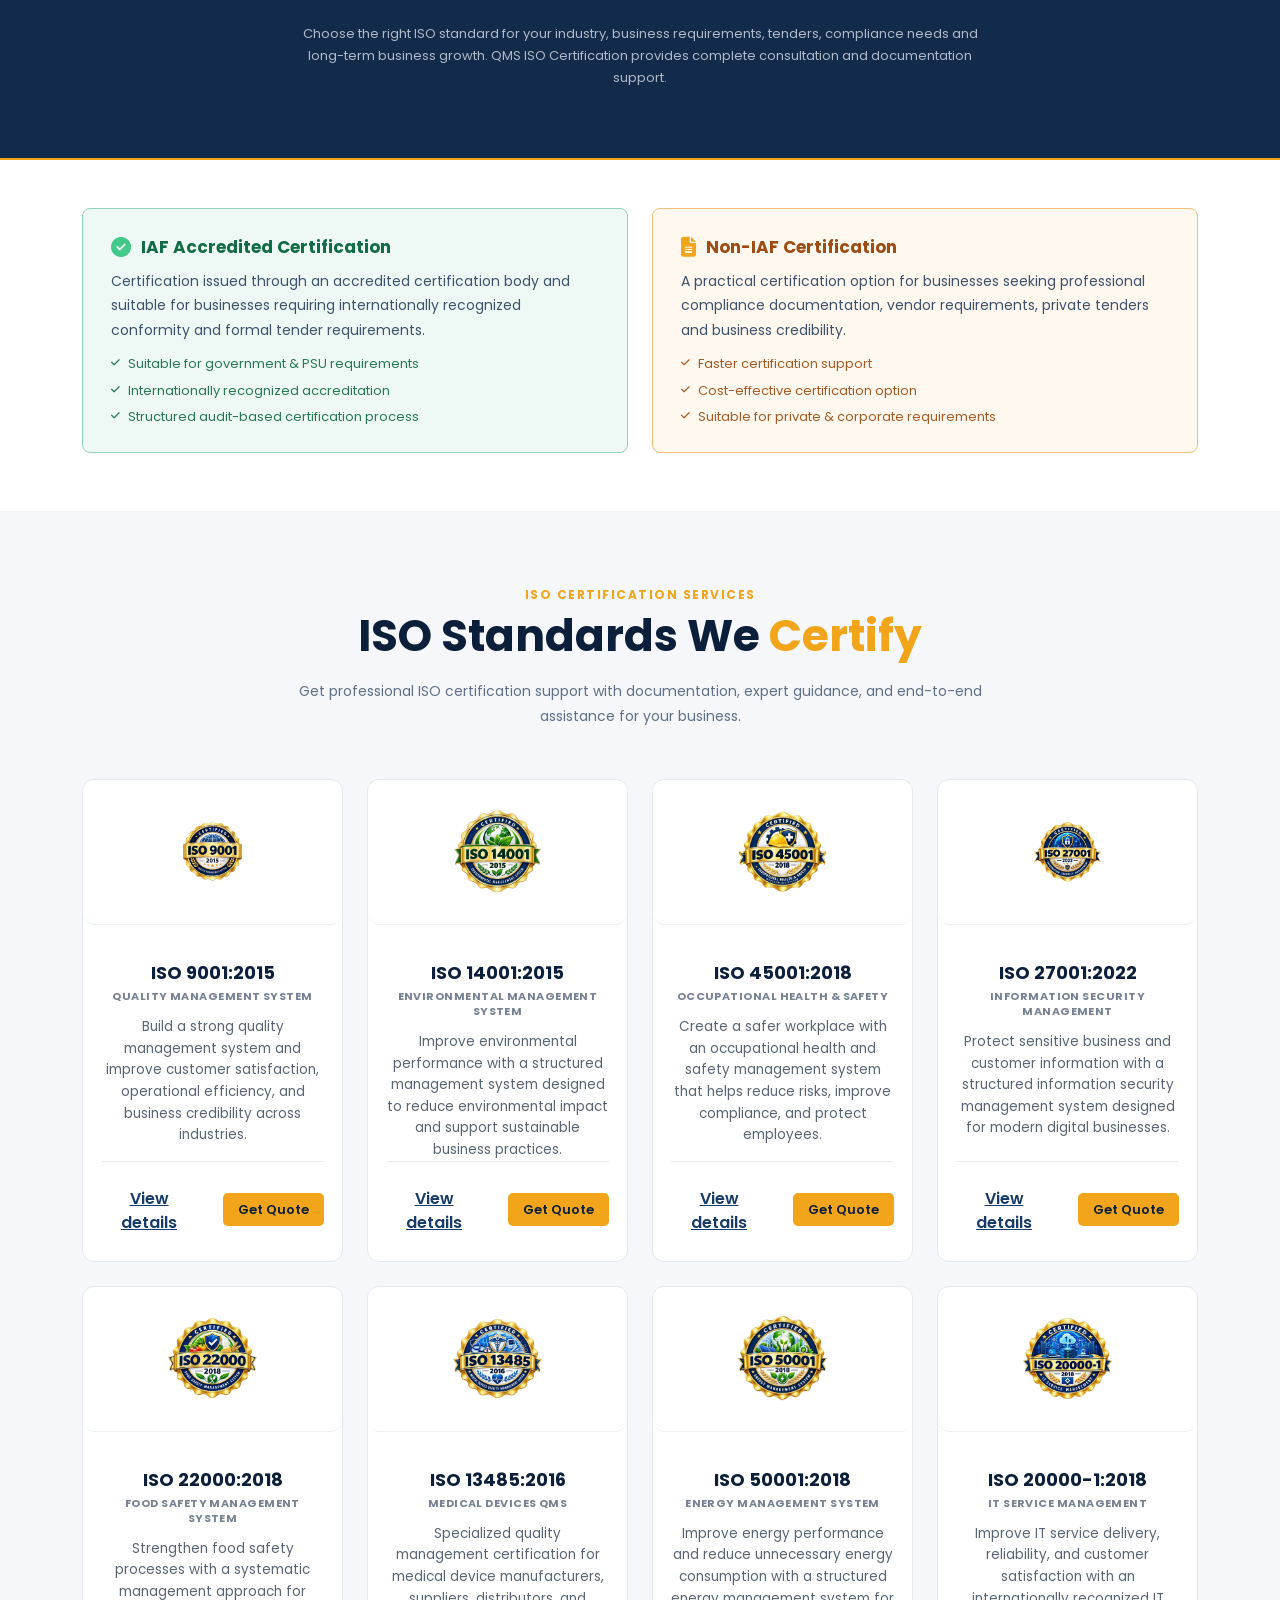
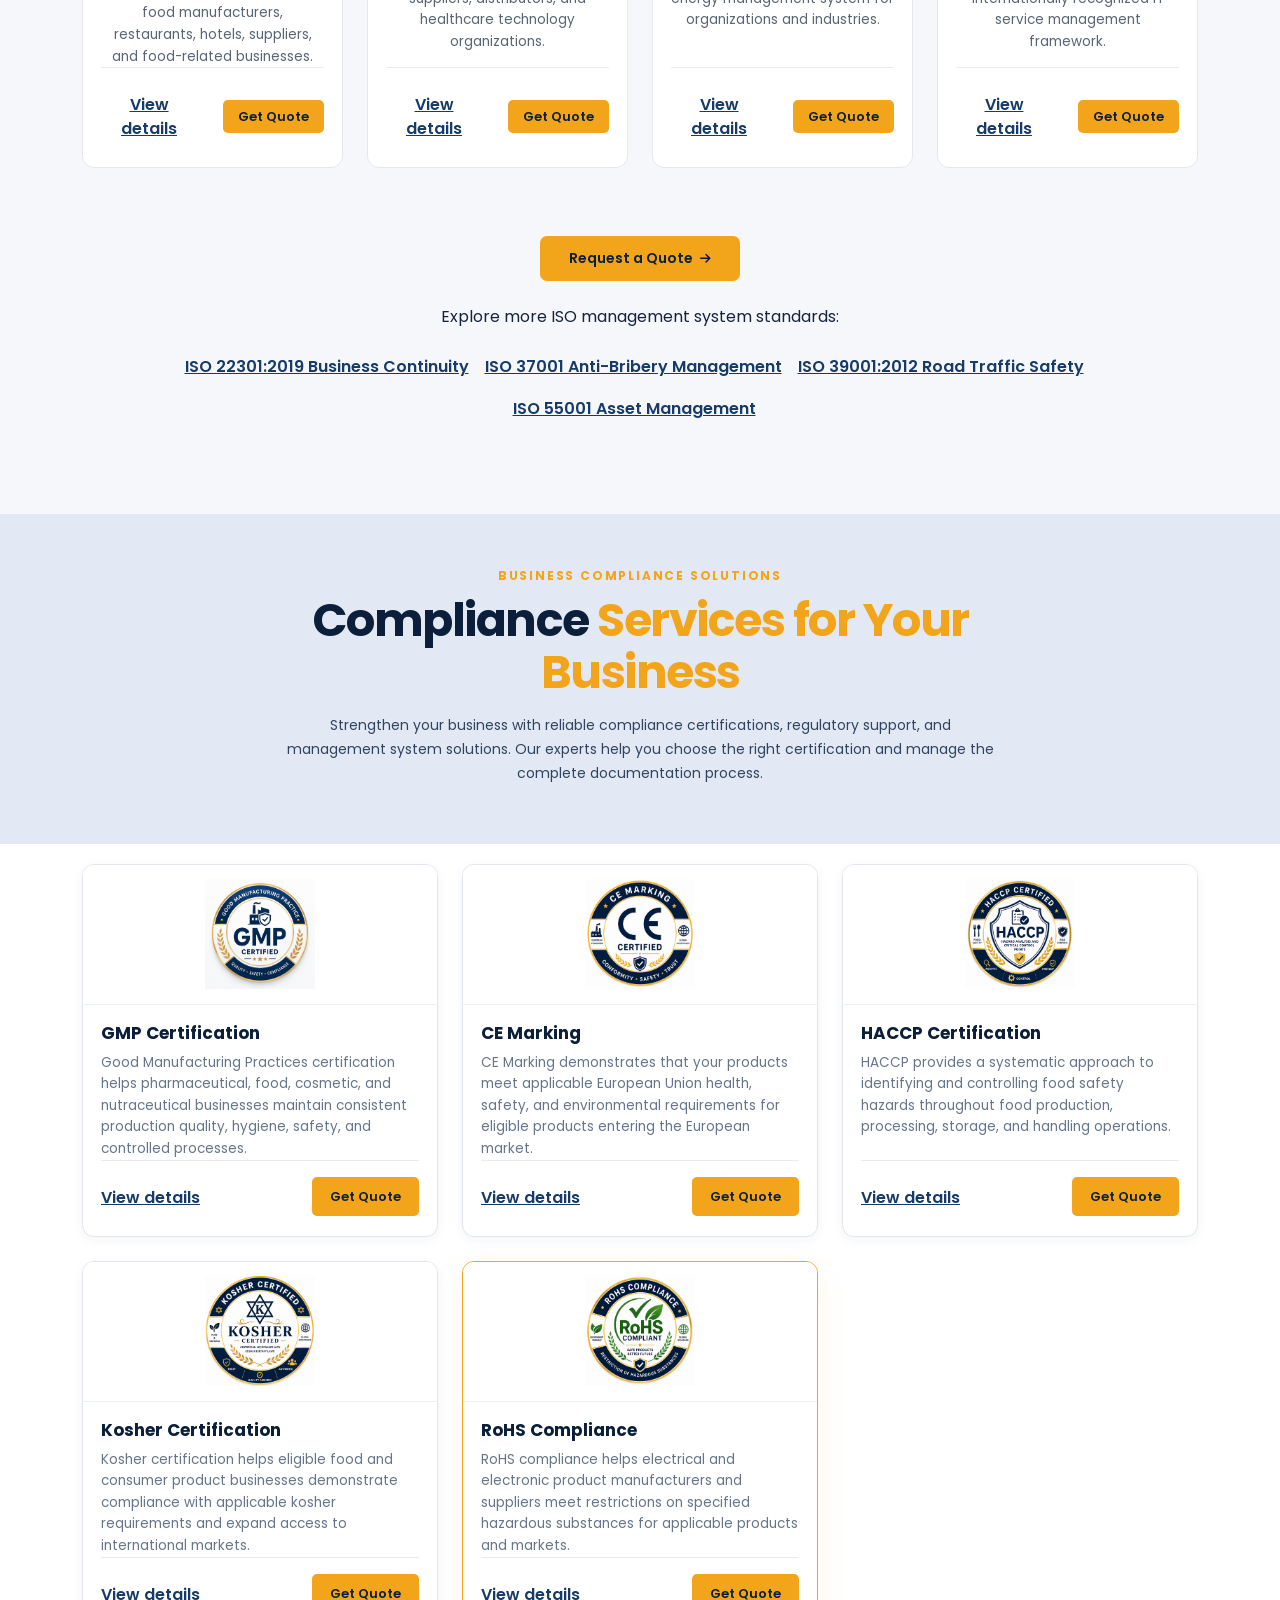
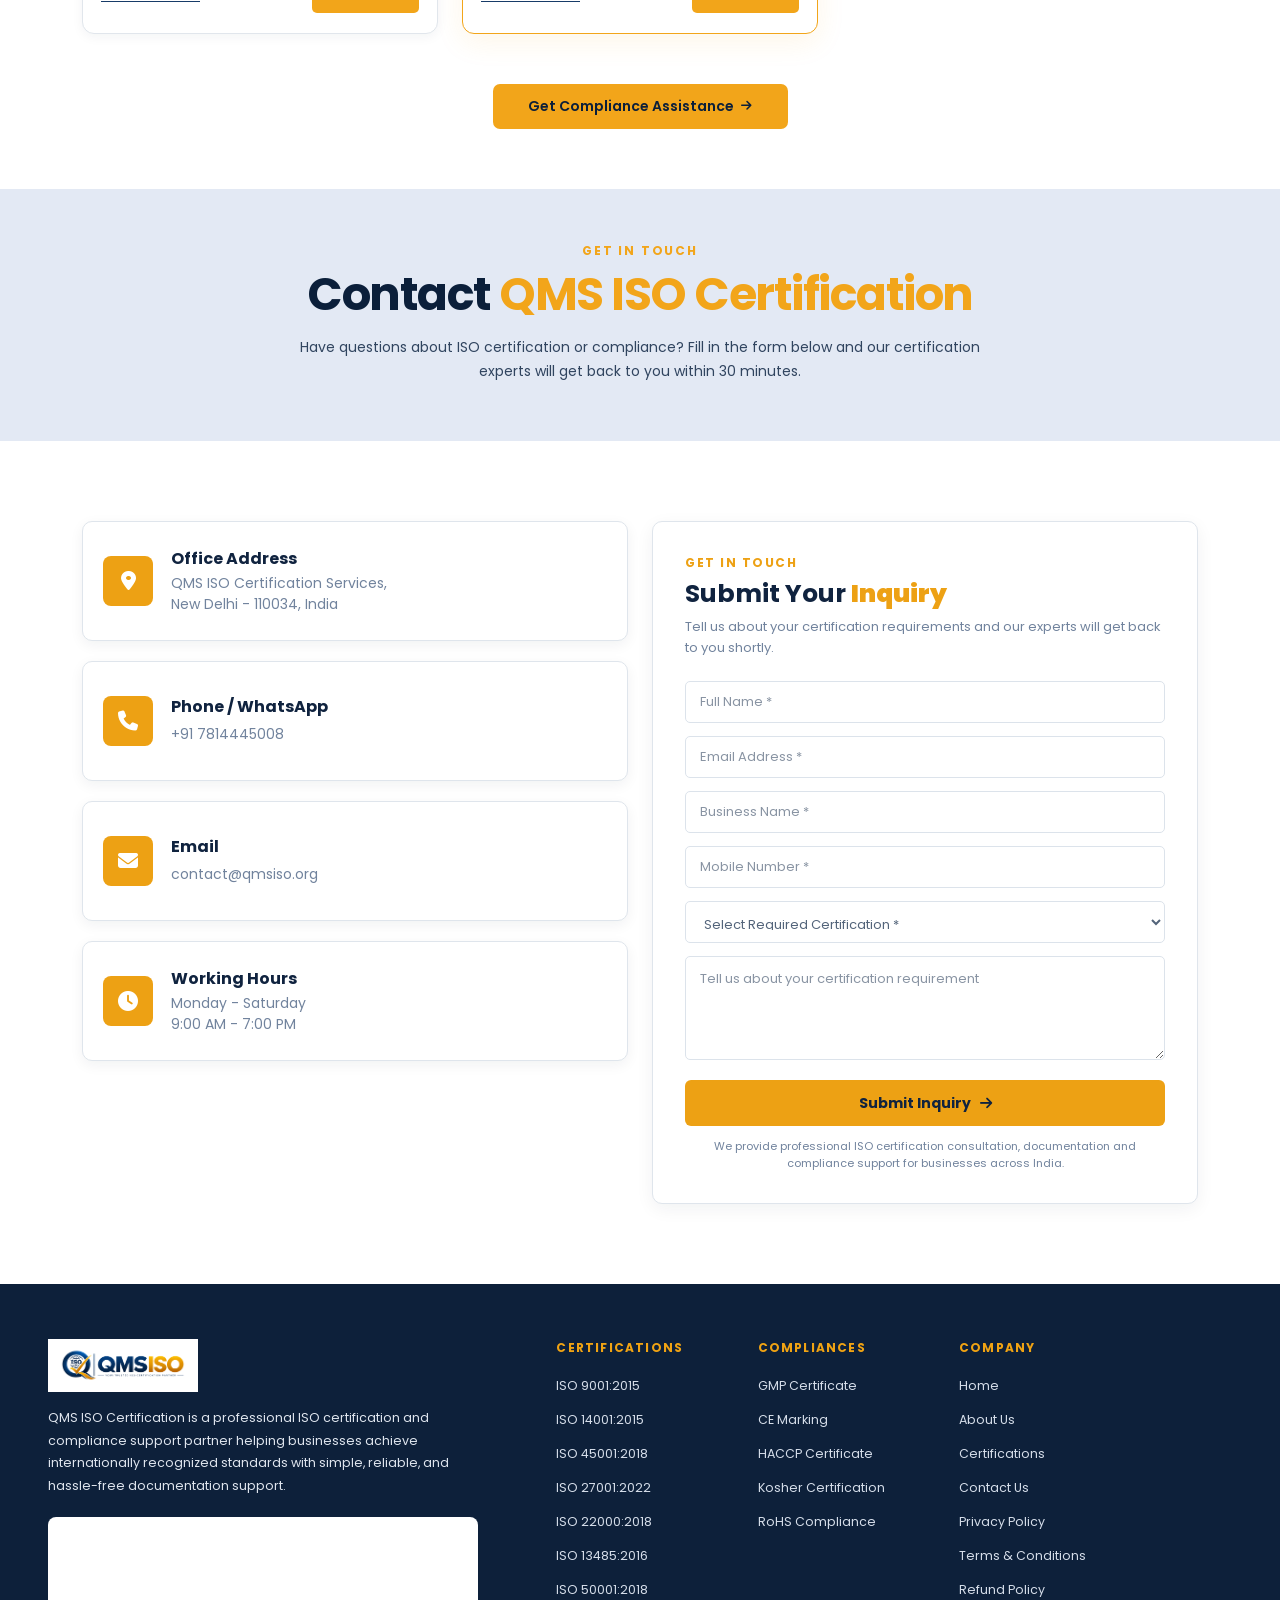
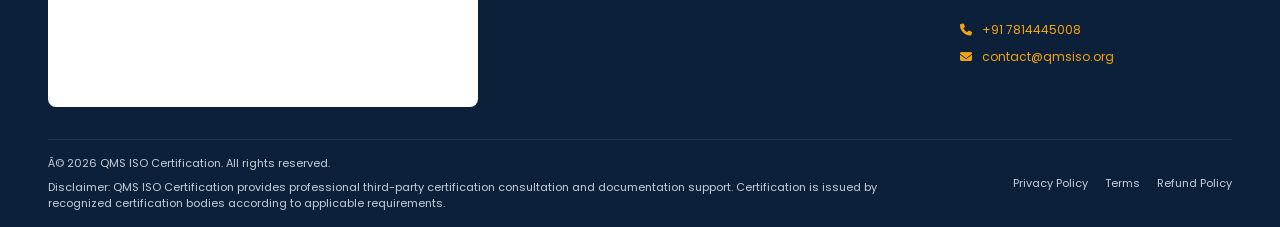
==== commit c41ede64: "change text" ====
--- a/index.html
+++ b/index.html
@@ -413,8 +413,6 @@
             <div class="hero-content">
               <!-- Badge -->
               <div class="hero-badge">
-                <span>â—</span>
-
                 YOUR TRUSTED ISO CERTIFICATION & COMPLIANCE PARTNER
               </div>
 
@@ -529,31 +527,31 @@
                     <option value="">Select ISO Standard *</option>
 
                     <option value="ISO 9001">
-                      ISO 9001 â€“ Quality Management
+                      ISO 9001 - Quality Management
                     </option>
 
                     <option value="ISO 14001">
-                      ISO 14001 â€“ Environmental Management
+                      ISO 14001 - Environmental Management
                     </option>
 
                     <option value="ISO 45001">
-                      ISO 45001 â€“ Occupational Health & Safety
+                      ISO 45001 - Occupational Health & Safety
                     </option>
 
                     <option value="ISO 27001">
-                      ISO 27001 â€“ Information Security
+                      ISO 27001 - Information Security
                     </option>
 
                     <option value="ISO 22000">
-                      ISO 22000 â€“ Food Safety Management
+                      ISO 22000 - Food Safety Management
                     </option>
 
                     <option value="ISO 13485">
-                      ISO 13485 â€“ Medical Devices
+                      ISO 13485 - Medical Devices
                     </option>
 
                     <option value="ISO 50001">
-                      ISO 50001 â€“ Energy Management
+                      ISO 50001 - Energy Management
                     </option>
 
                     <option value="Other">Other ISO Standard</option>
@@ -2063,7 +2061,7 @@
 
                   <p>
                     QMS ISO Certification Services,<br />
-                    New Delhi â€“ 110034, India
+                    New Delhi - 110034, India
                   </p>
                 </div>
               </div>
@@ -2104,8 +2102,8 @@
                   <h3>Working Hours</h3>
 
                   <p>
-                    Monday â€“ Saturday<br />
-                    9:00 AM â€“ 7:00 PM
+                    Monday - Saturday<br />
+                    9:00 AM - 7:00 PM
                   </p>
                 </div>
               </div>
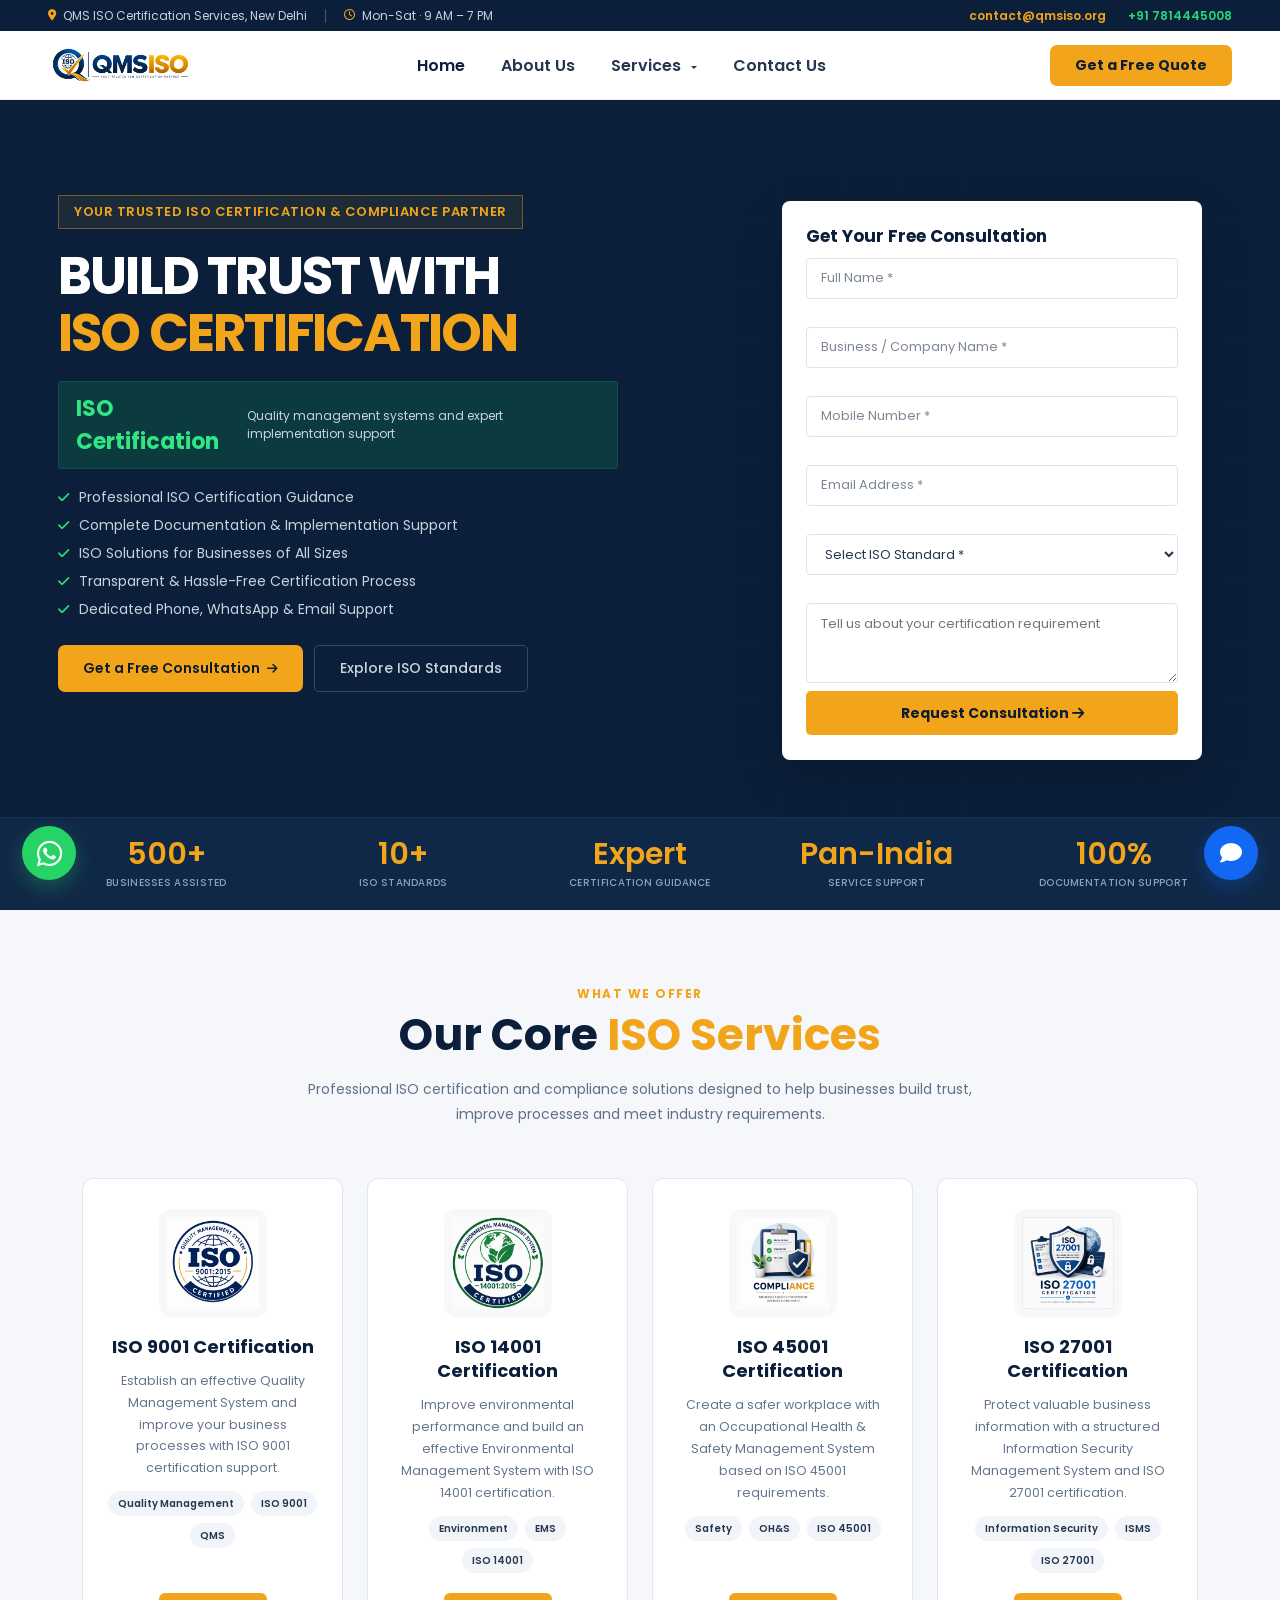
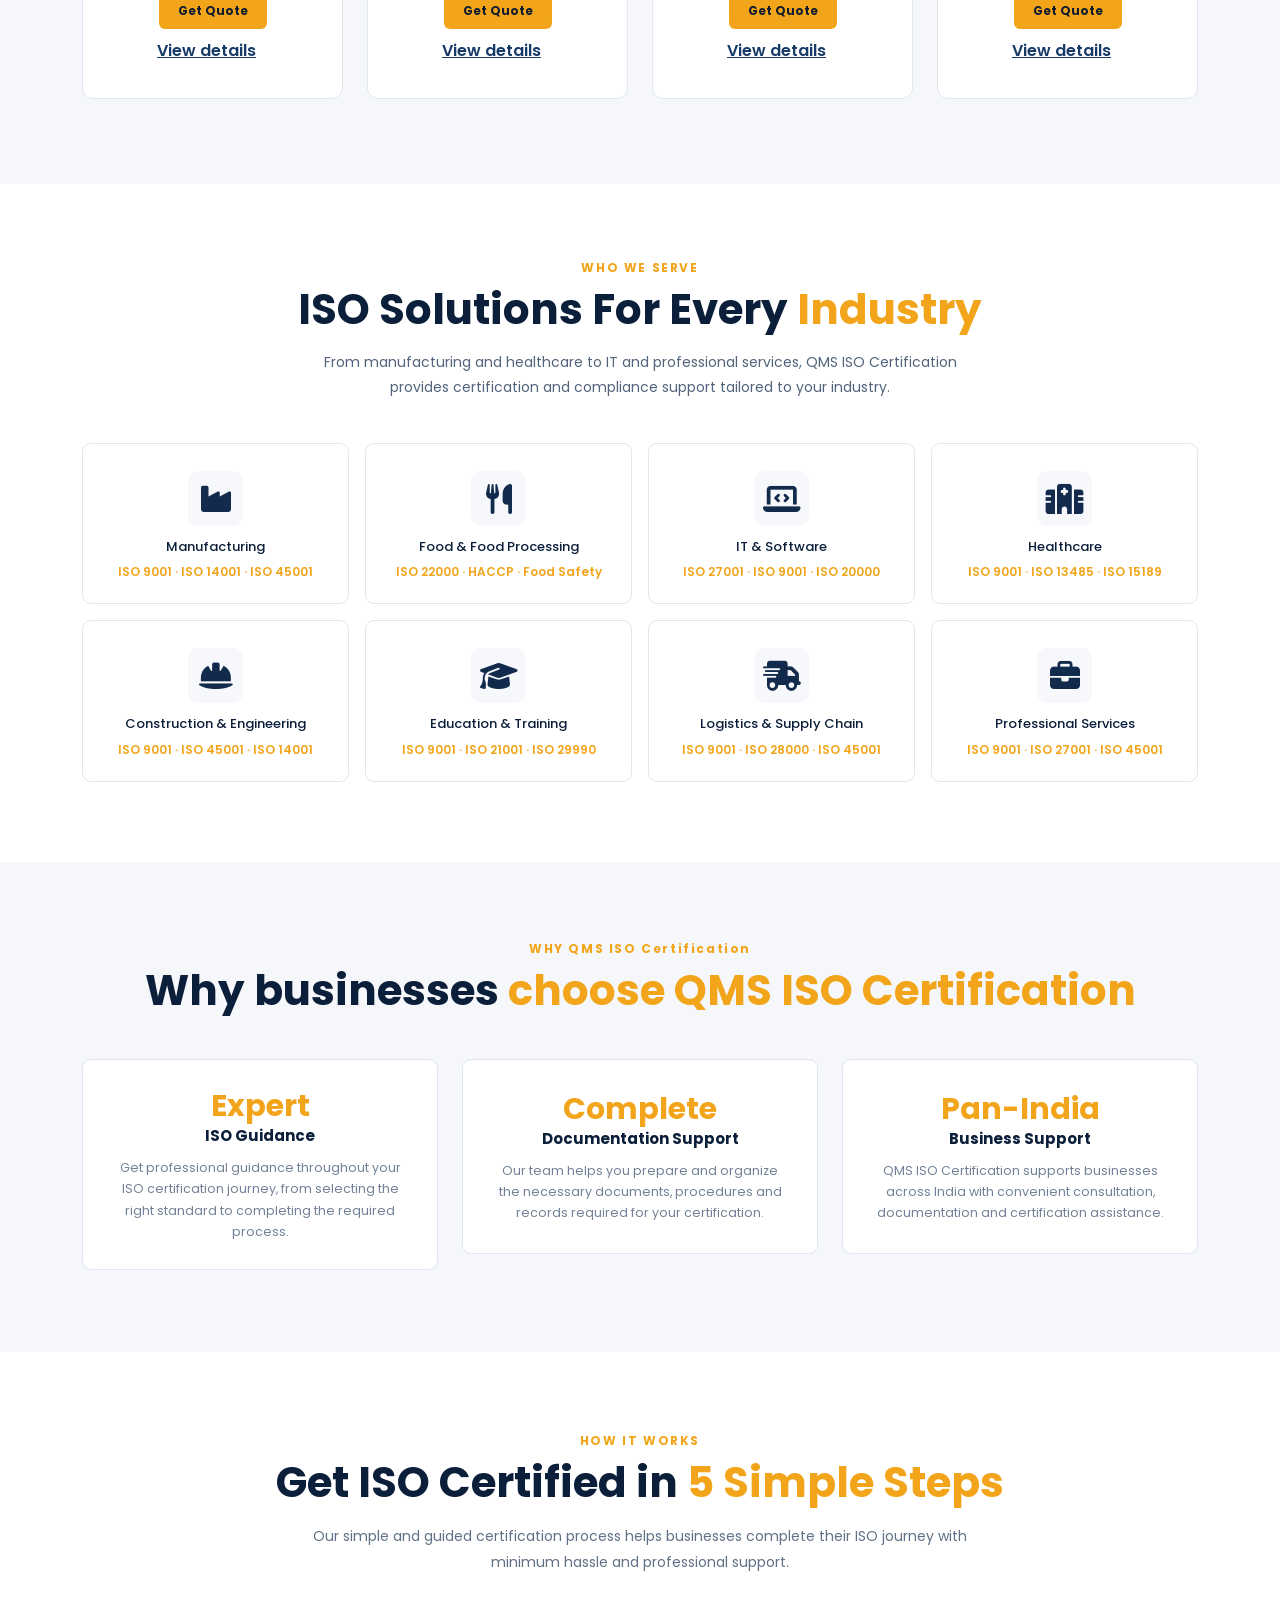
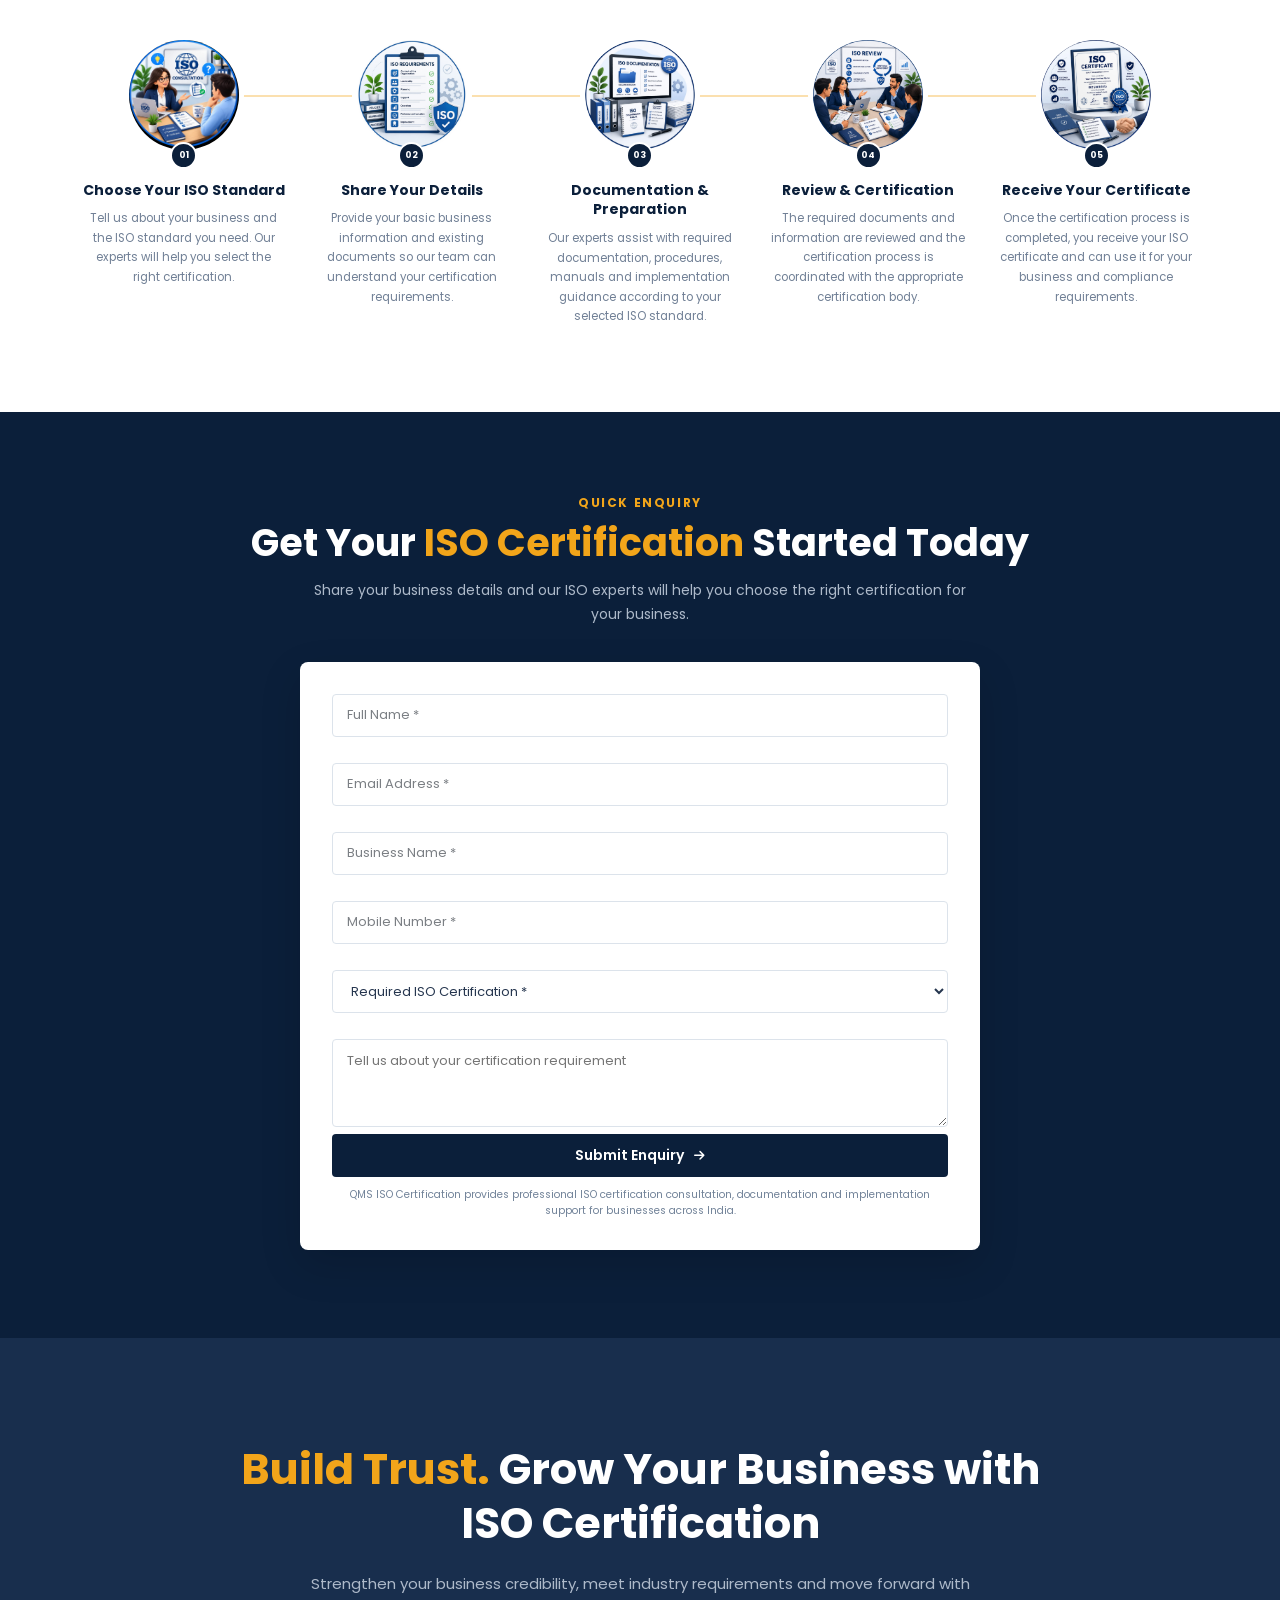
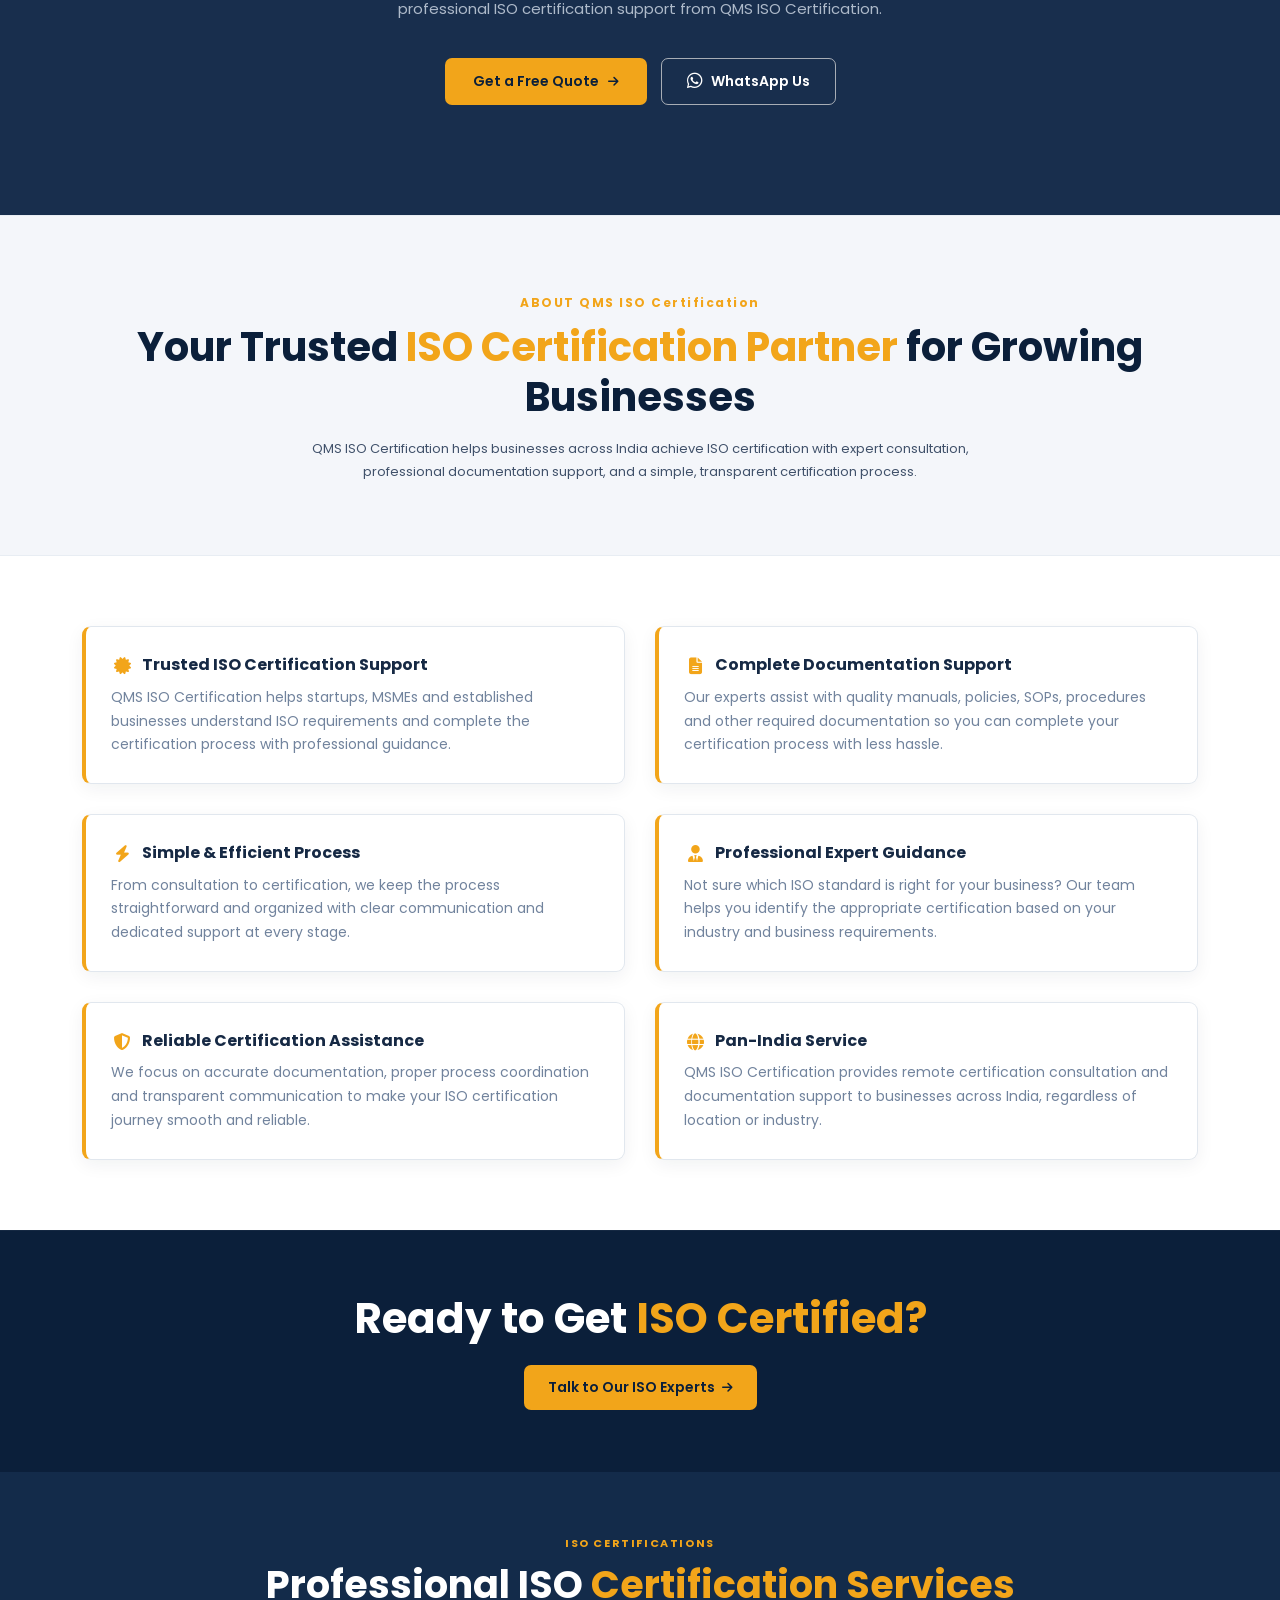
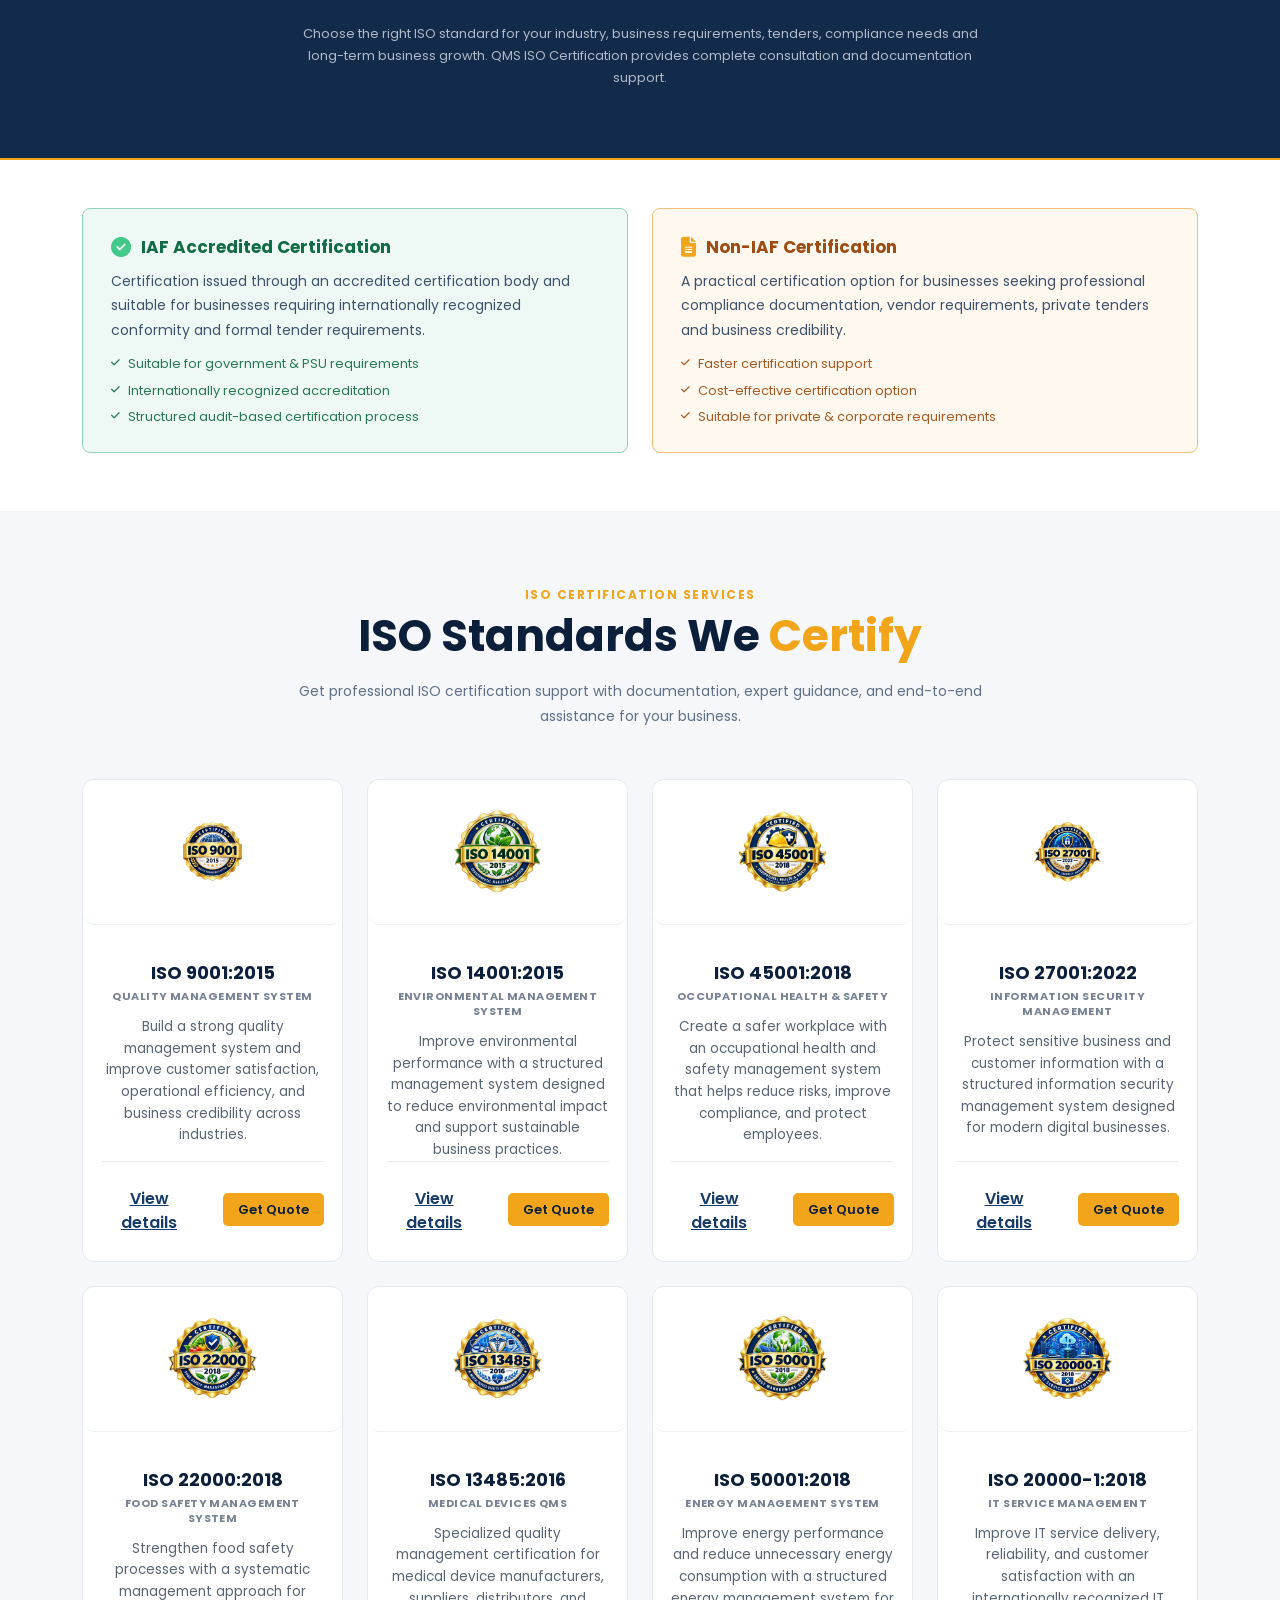
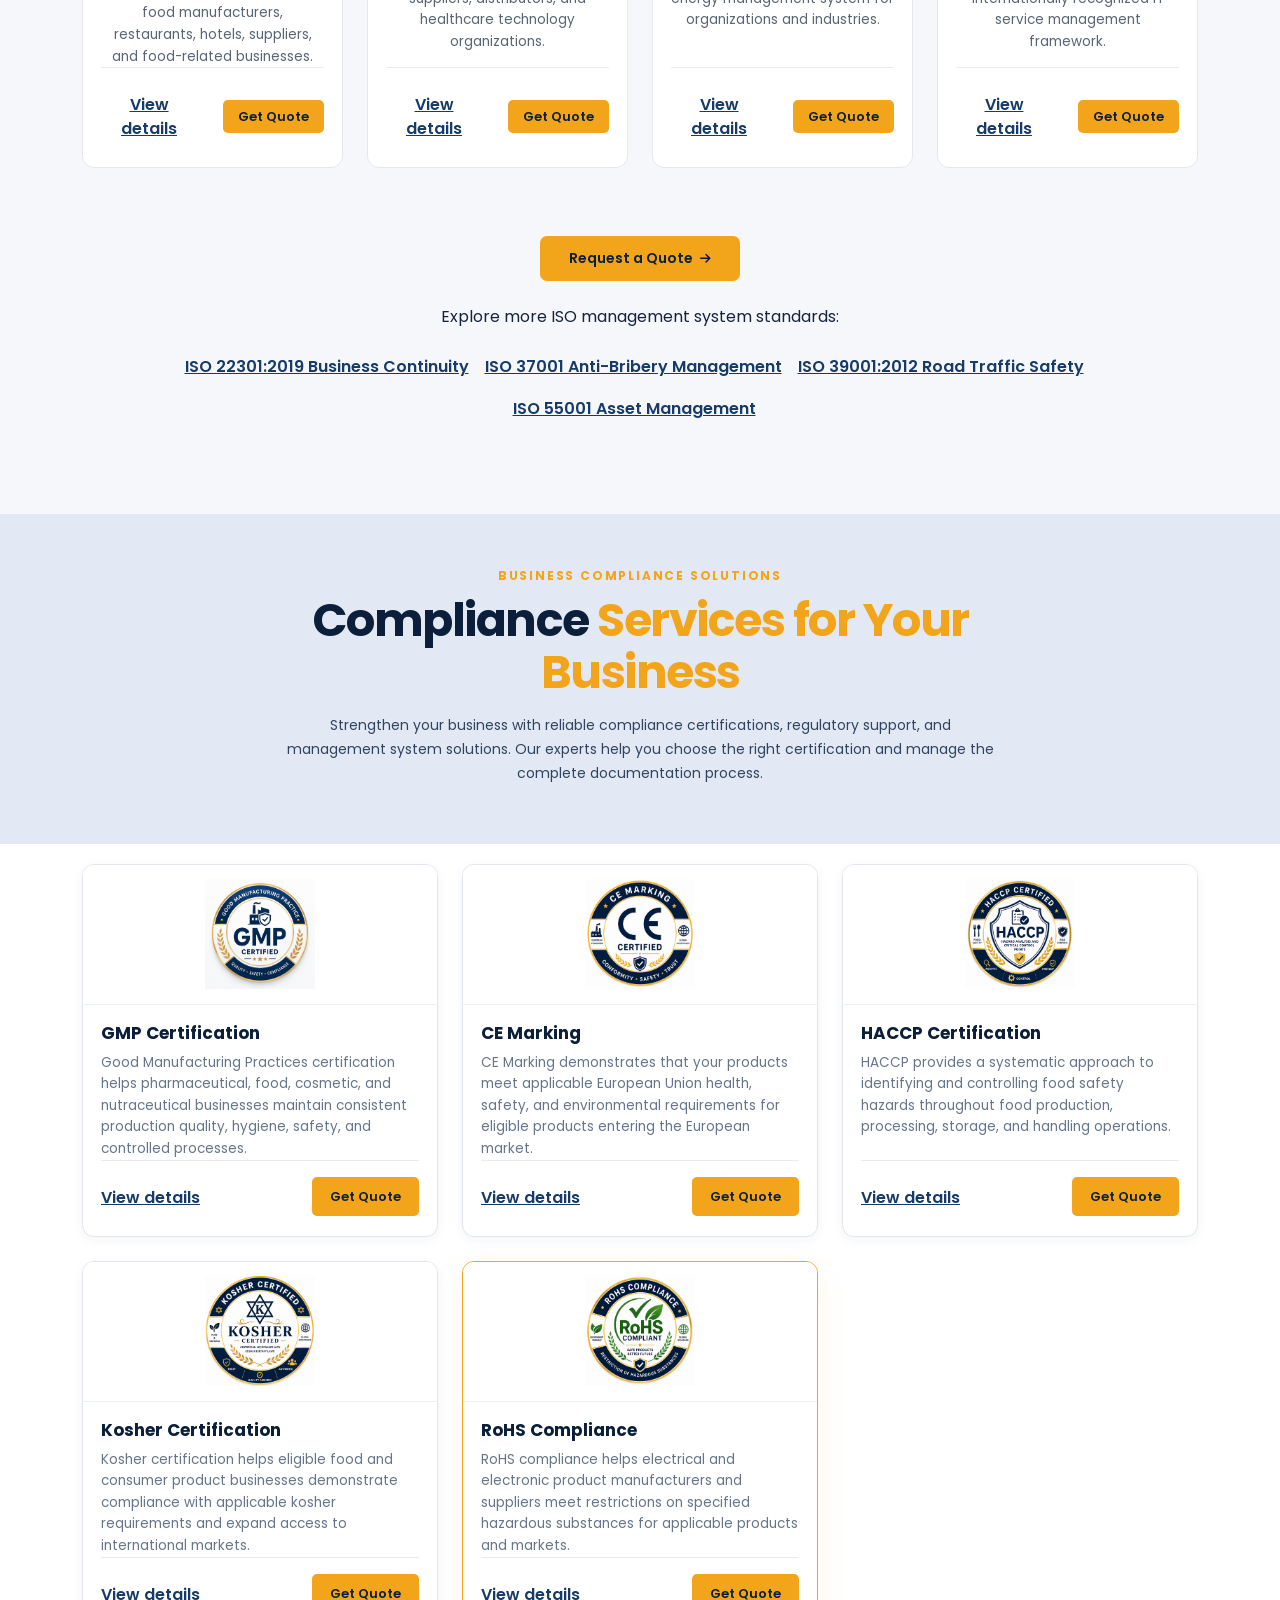
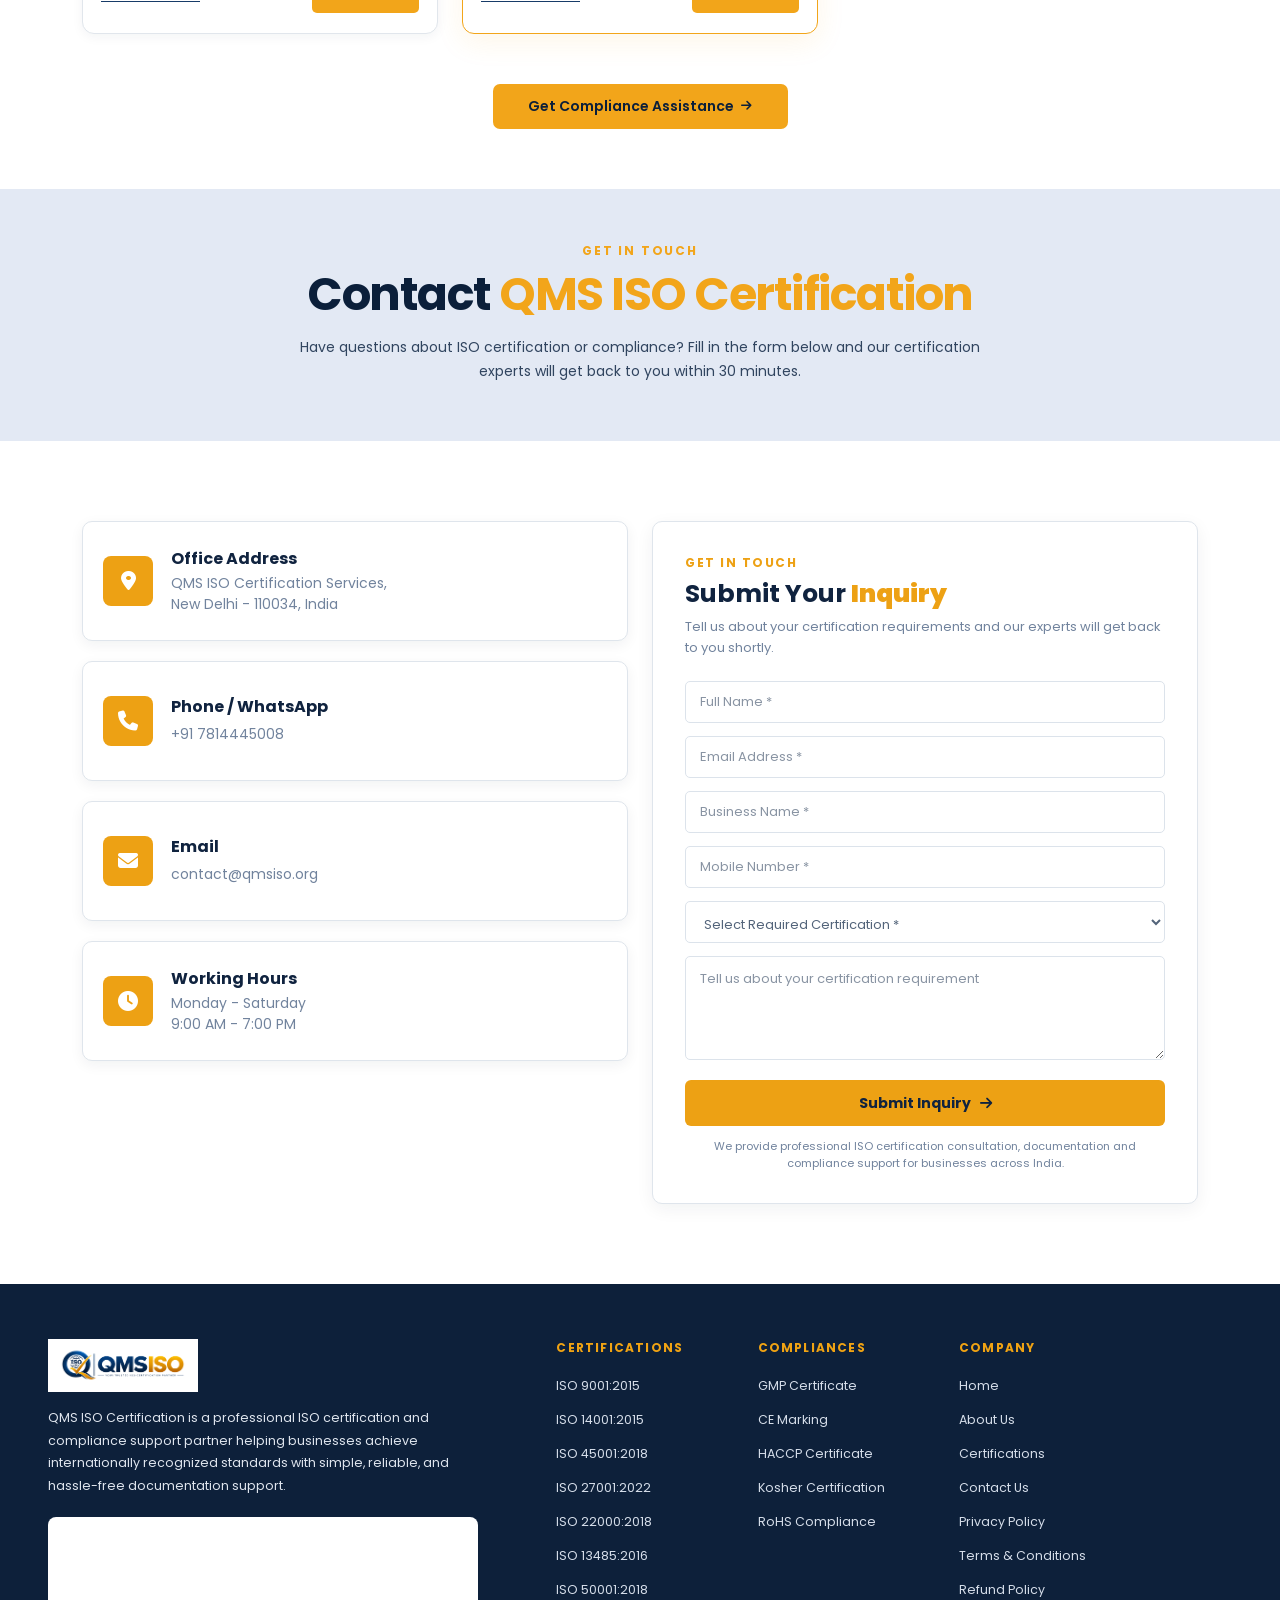
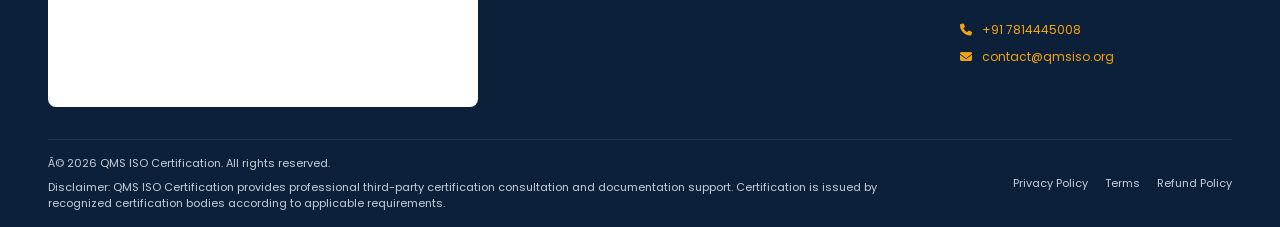
==== commit 954cfc17: "update" ====
--- a/index.html
+++ b/index.html
@@ -792,7 +792,7 @@
 
               <h3>Manufacturing</h3>
 
-              <p>ISO 9001 Â· ISO 14001 Â· ISO 45001</p>
+              <p>ISO 9001 · ISO 14001 · ISO 45001</p>
             </div>
           </div>
 
@@ -804,7 +804,7 @@
 
               <h3>Food & Food Processing</h3>
 
-              <p>ISO 22000 Â· HACCP Â· Food Safety</p>
+              <p>ISO 22000 · HACCP · Food Safety</p>
             </div>
           </div>
 
@@ -816,7 +816,7 @@
 
               <h3>IT & Software</h3>
 
-              <p>ISO 27001 Â· ISO 9001 Â· ISO 20000</p>
+              <p>ISO 27001 · ISO 9001 · ISO 20000</p>
             </div>
           </div>
 
@@ -828,7 +828,7 @@
 
               <h3>Healthcare</h3>
 
-              <p>ISO 9001 Â· ISO 13485 Â· ISO 15189</p>
+              <p>ISO 9001 · ISO 13485 · ISO 15189</p>
             </div>
           </div>
 
@@ -840,7 +840,7 @@
 
               <h3>Construction & Engineering</h3>
 
-              <p>ISO 9001 Â· ISO 45001 Â· ISO 14001</p>
+              <p>ISO 9001 · ISO 45001 · ISO 14001</p>
             </div>
           </div>
 
@@ -852,7 +852,7 @@
 
               <h3>Education & Training</h3>
 
-              <p>ISO 9001 Â· ISO 21001 Â· ISO 29990</p>
+              <p>ISO 9001 · ISO 21001 · ISO 29990</p>
             </div>
           </div>
 
@@ -864,7 +864,7 @@
 
               <h3>Logistics & Supply Chain</h3>
 
-              <p>ISO 9001 Â· ISO 28000 Â· ISO 45001</p>
+              <p>ISO 9001 · ISO 28000 · ISO 45001</p>
             </div>
           </div>
 
@@ -876,7 +876,7 @@
 
               <h3>Professional Services</h3>
 
-              <p>ISO 9001 Â· ISO 27001 Â· ISO 45001</p>
+              <p>ISO 9001 · ISO 27001 · ISO 45001</p>
             </div>
           </div>
         </div>
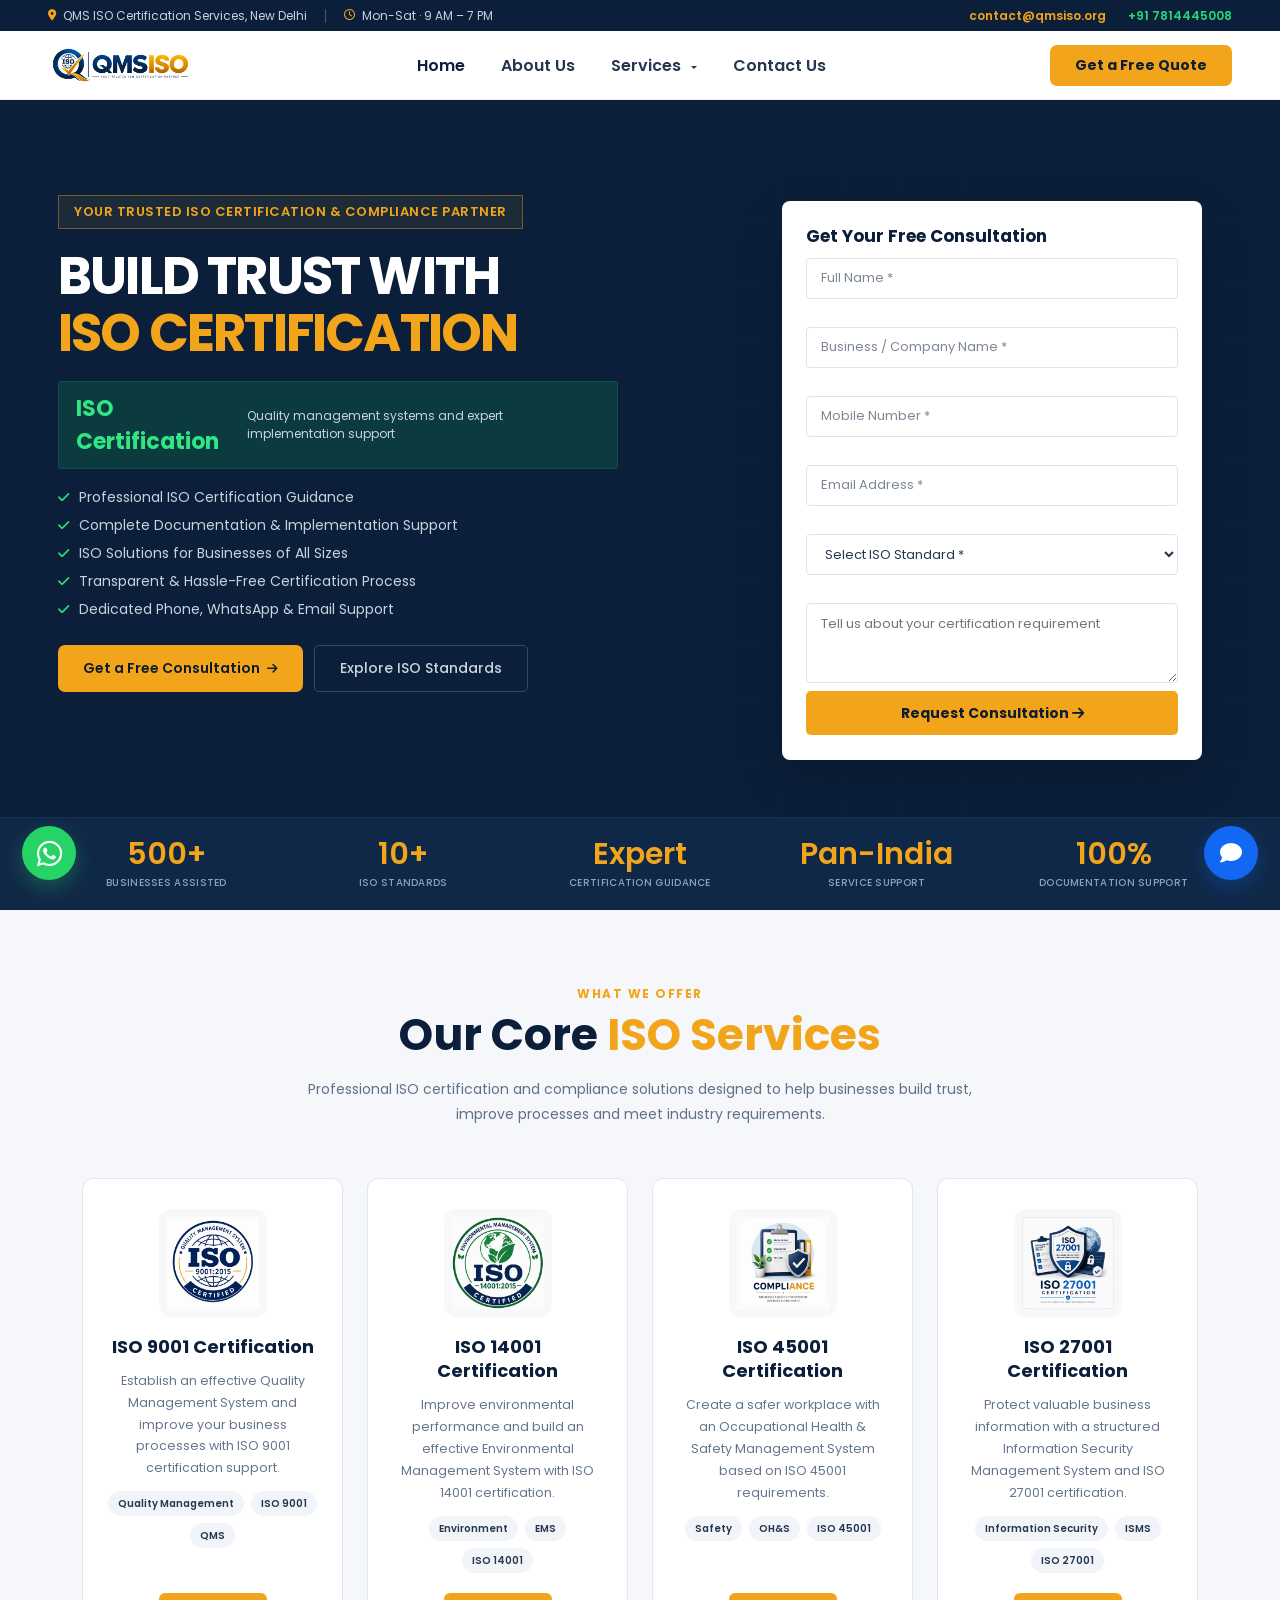
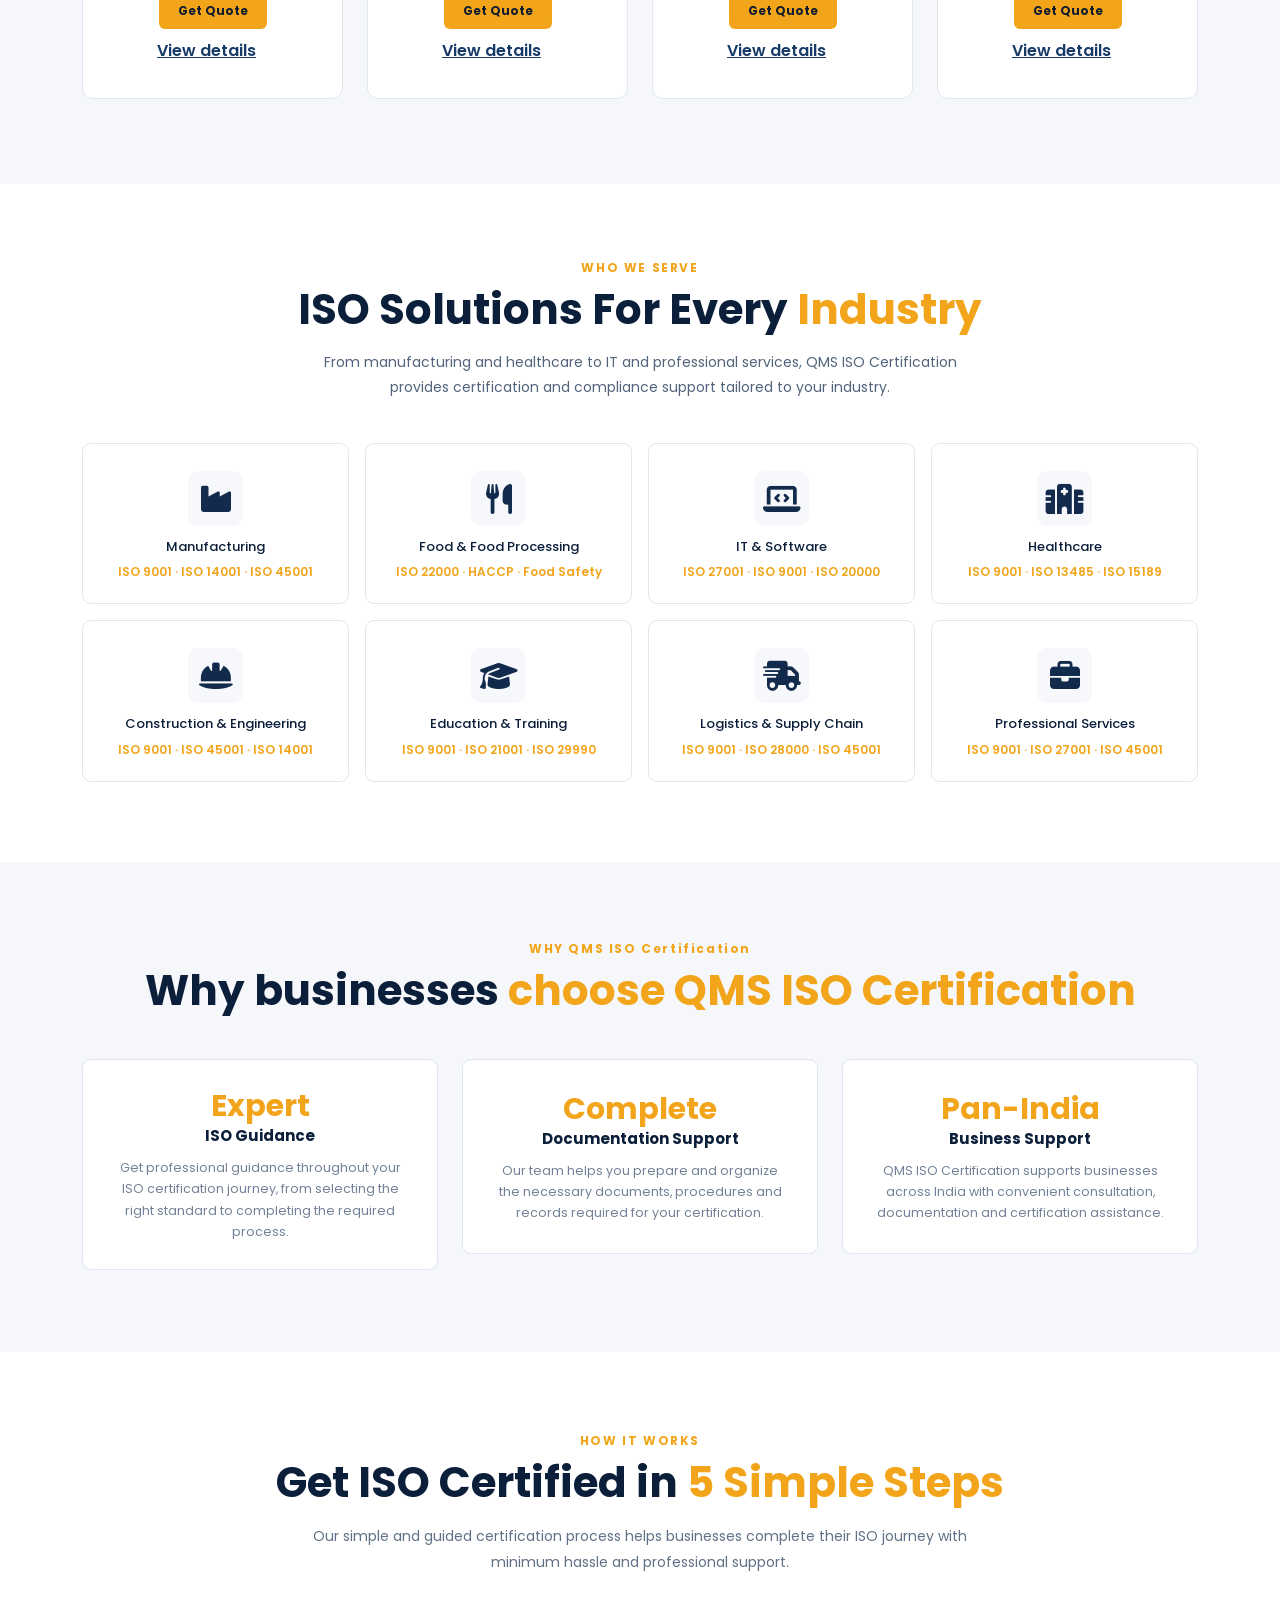
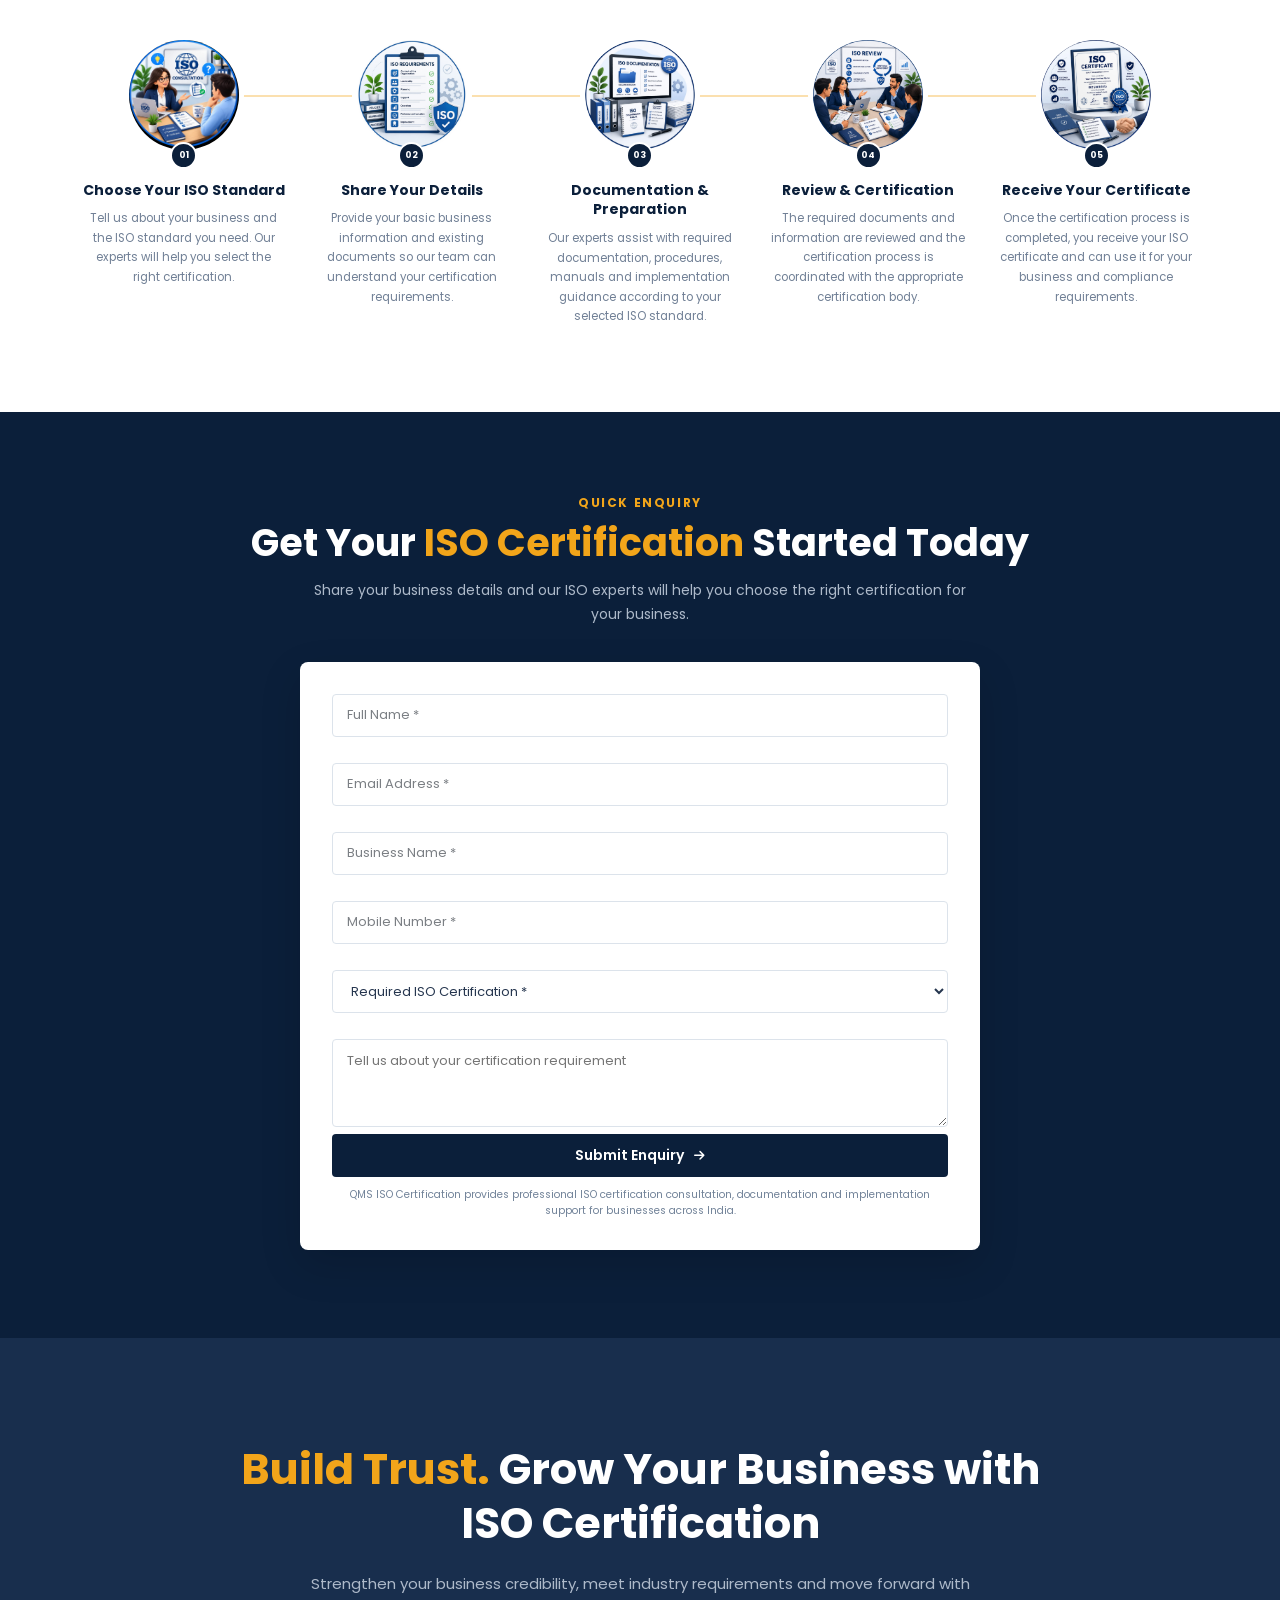
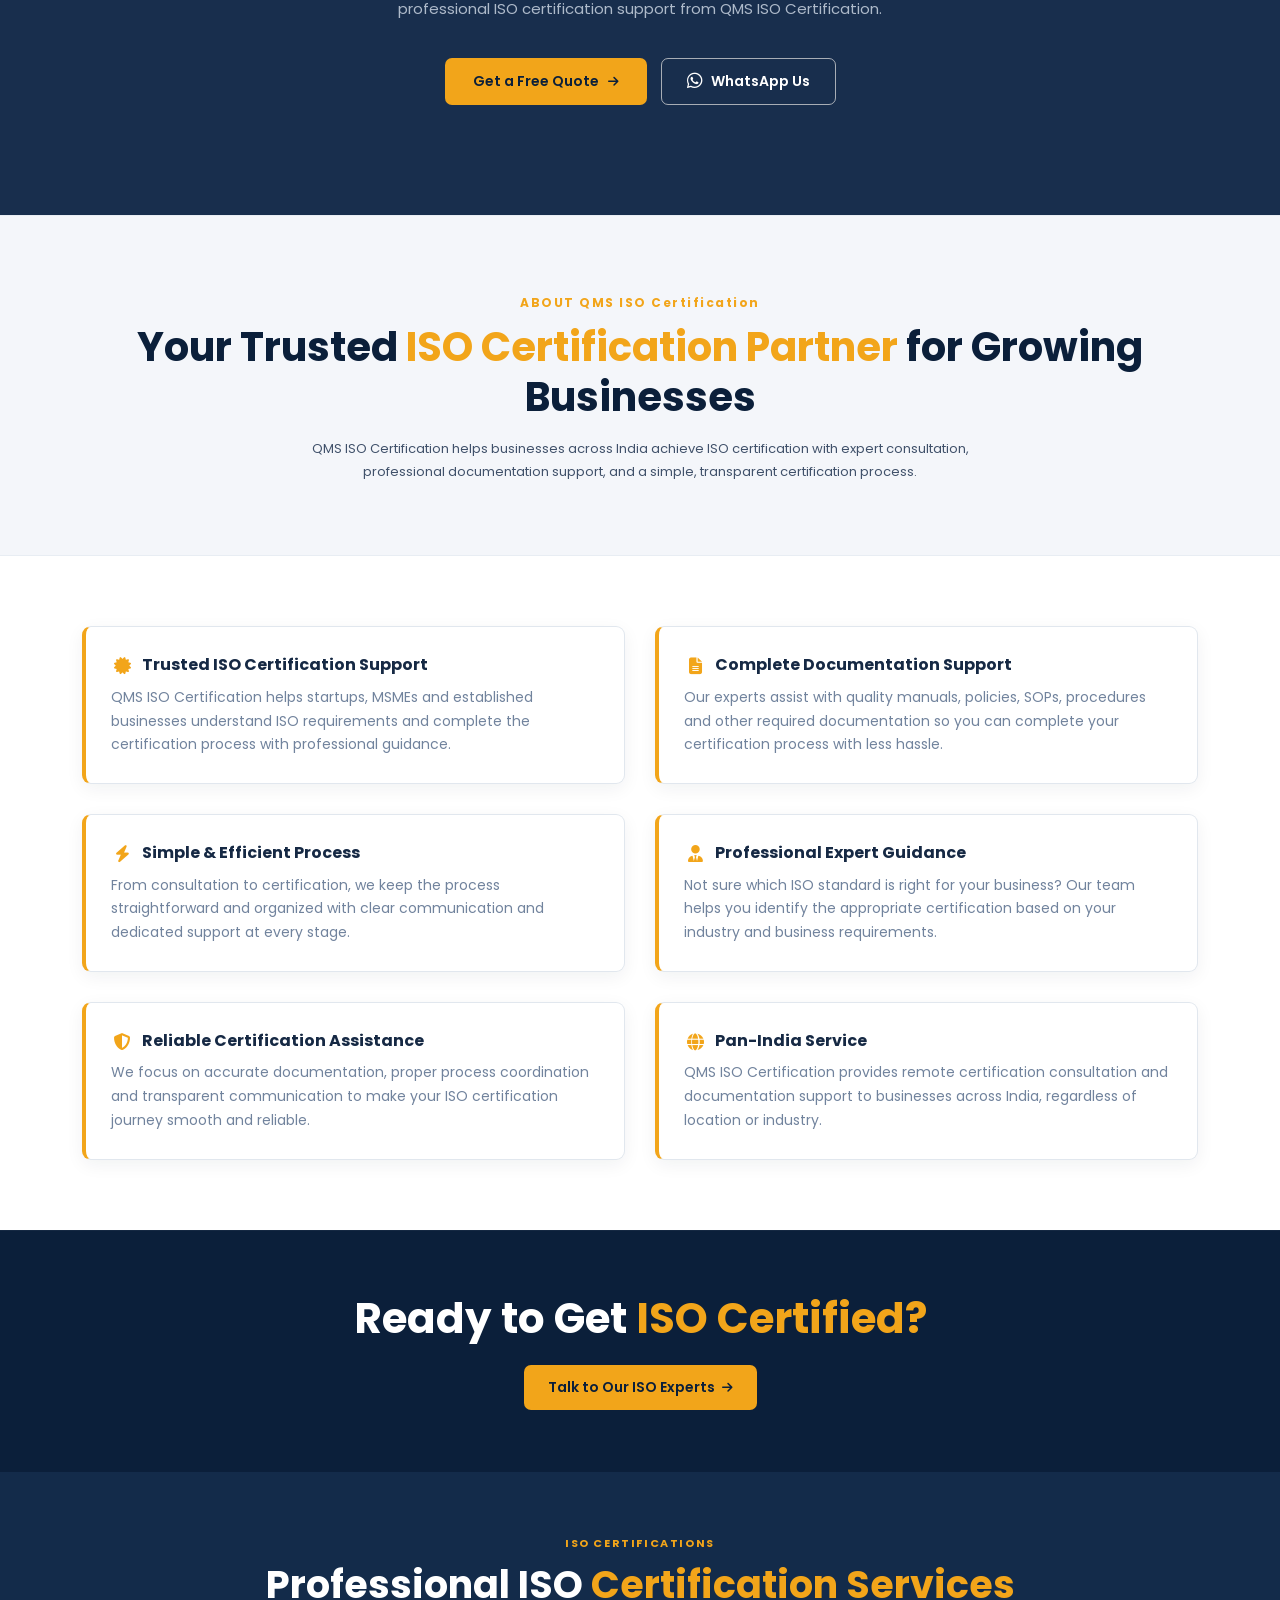
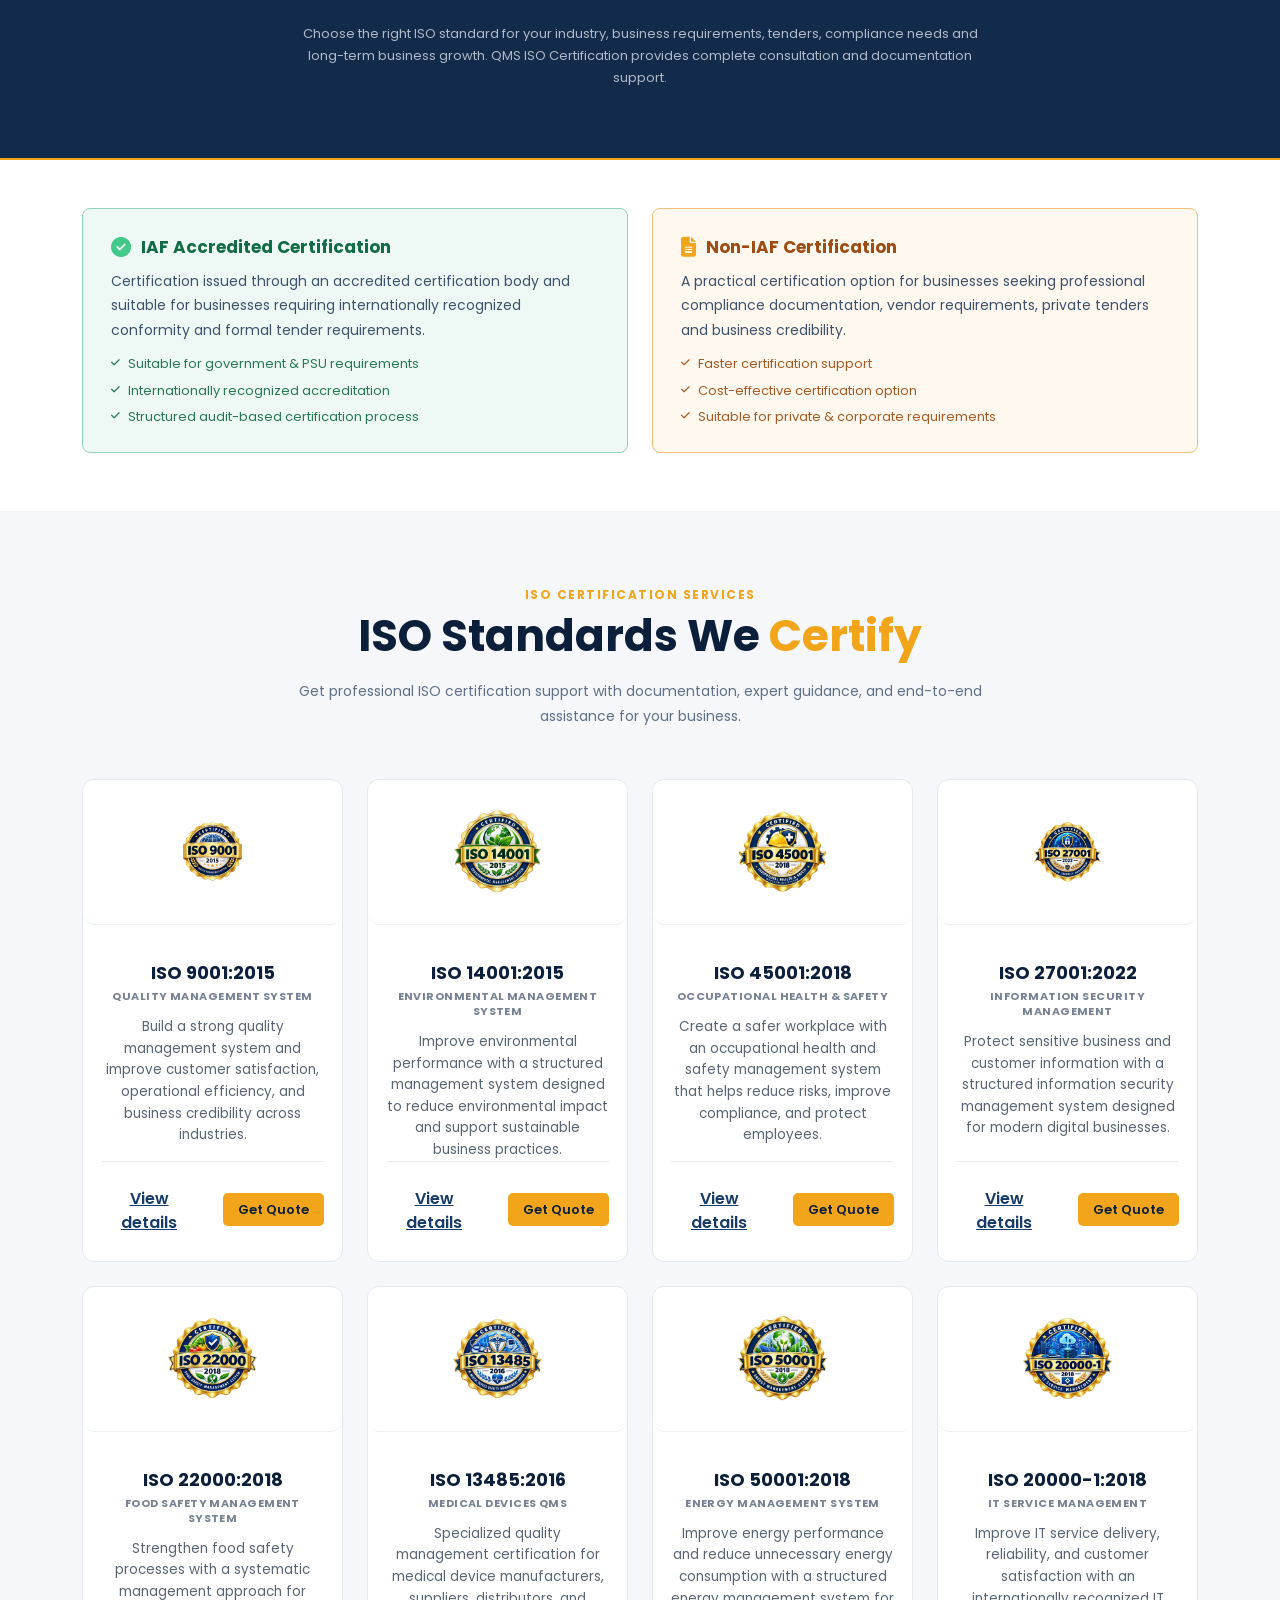
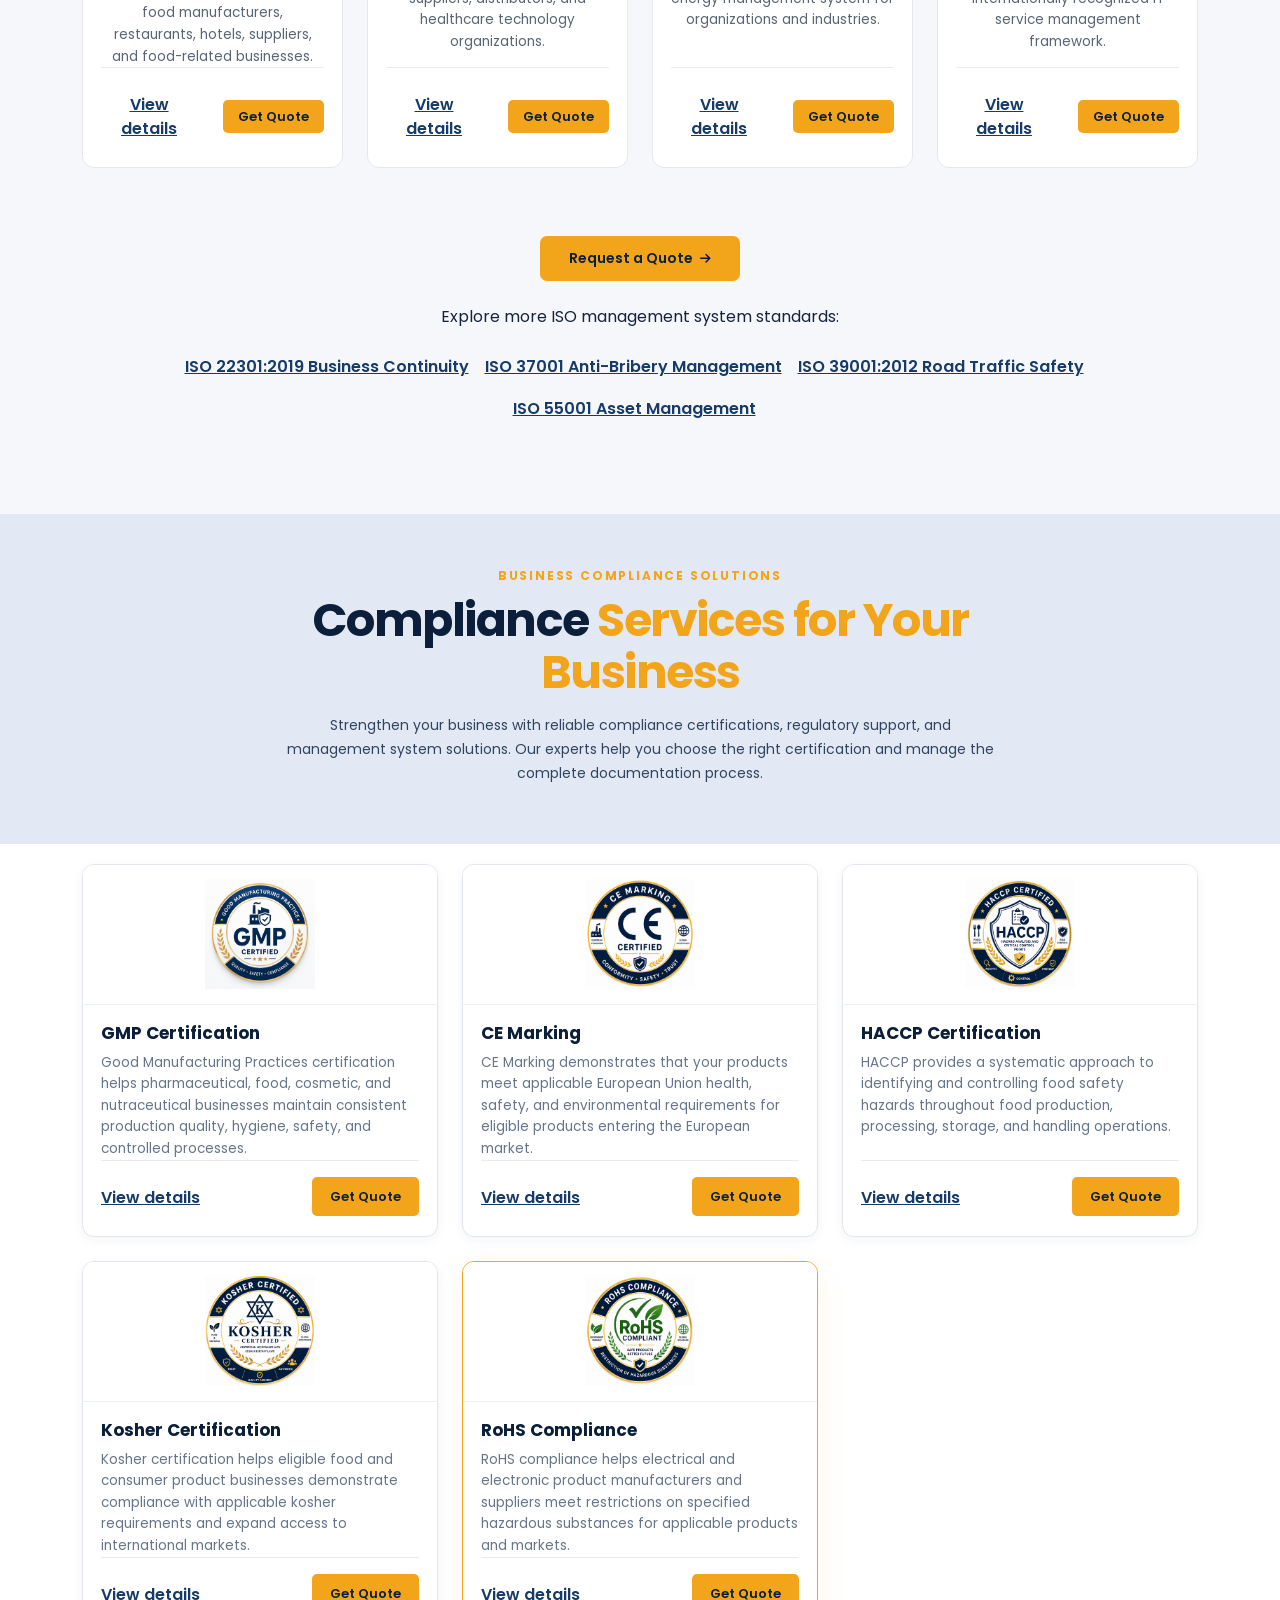
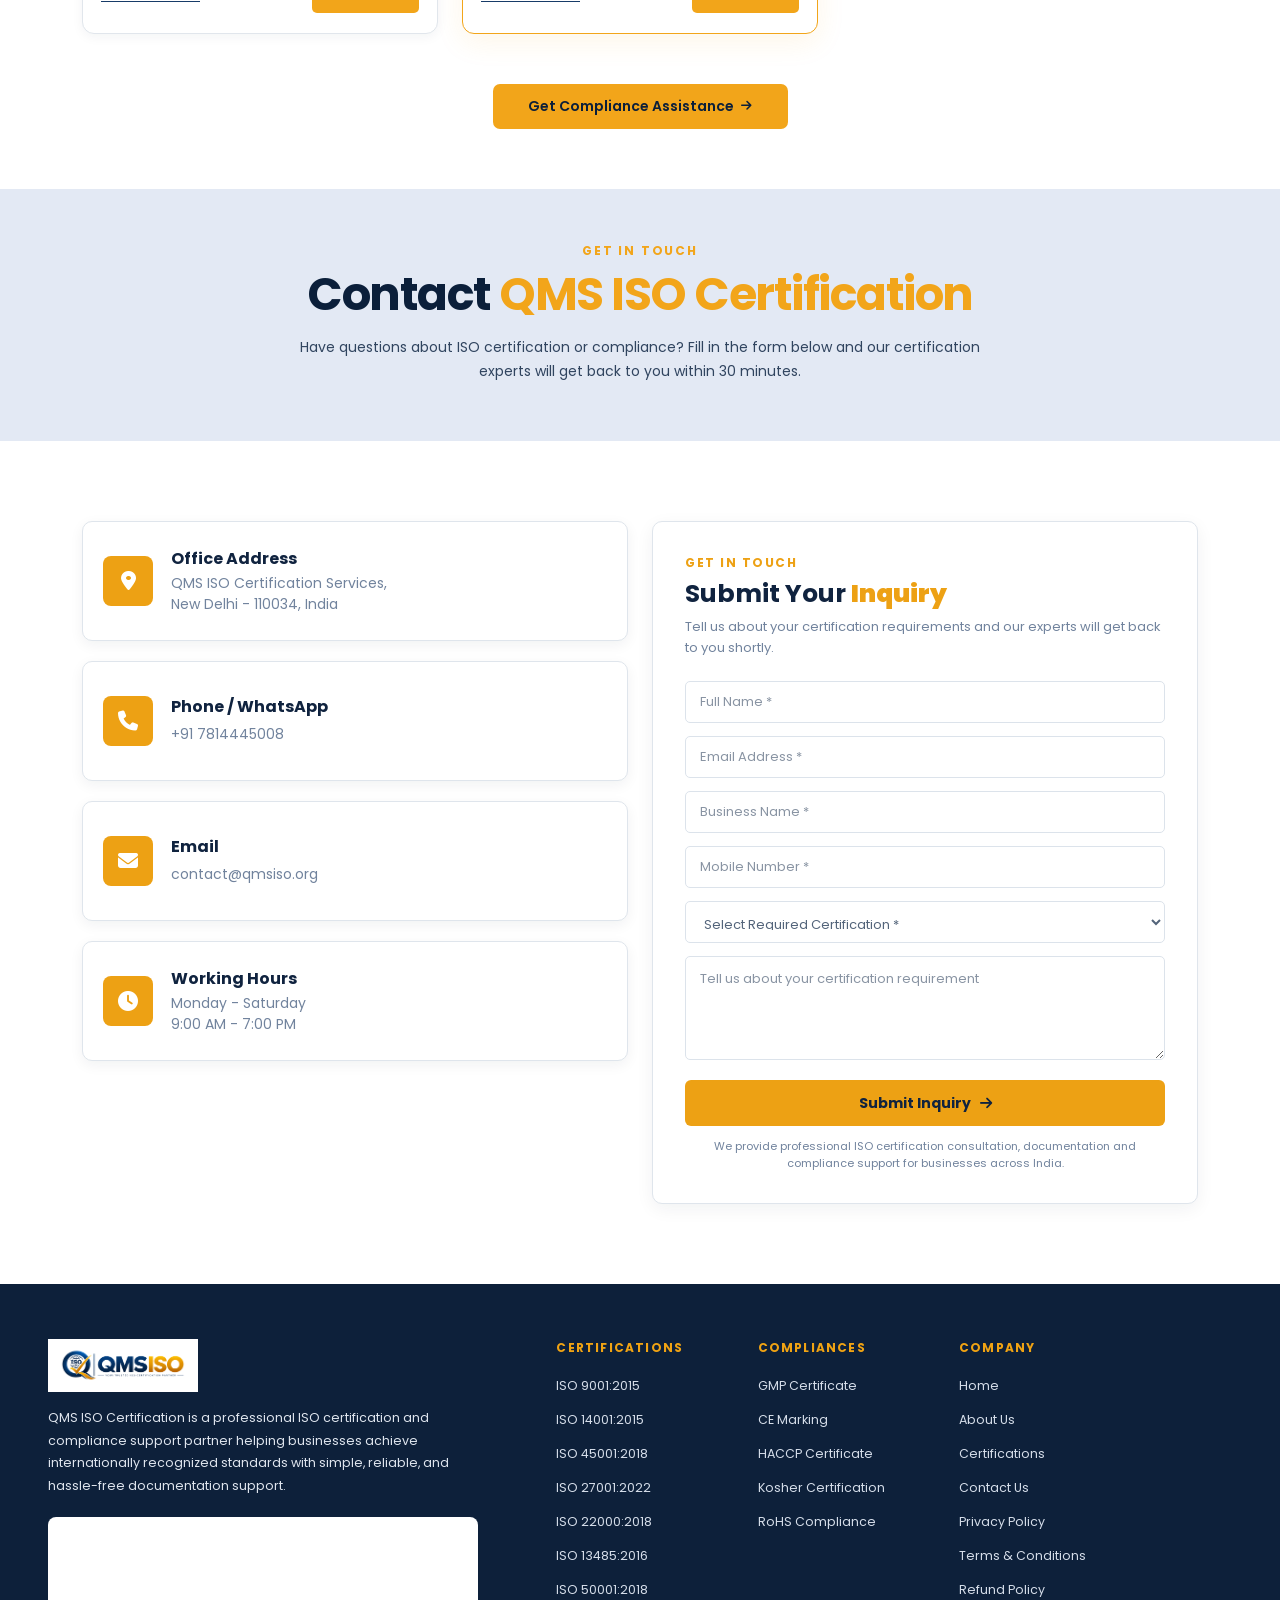
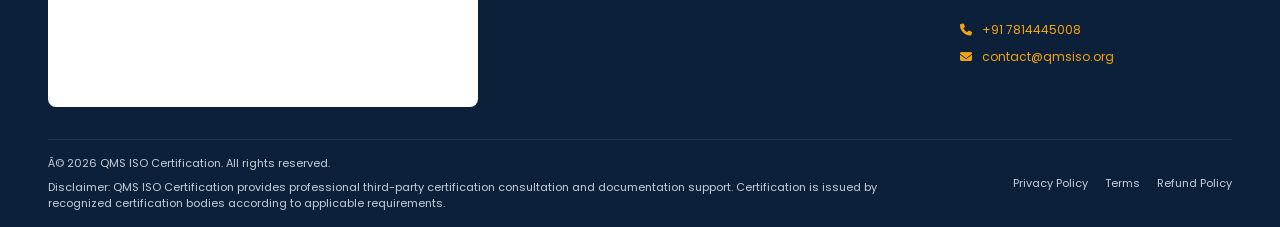
==== commit 80e3ffea: "update" ====
--- a/index.html
+++ b/index.html
@@ -875,7 +875,6 @@
               </div>
 
               <h3>Professional Services</h3>
-
               <p>ISO 9001 · ISO 27001 · ISO 45001</p>
             </div>
           </div>
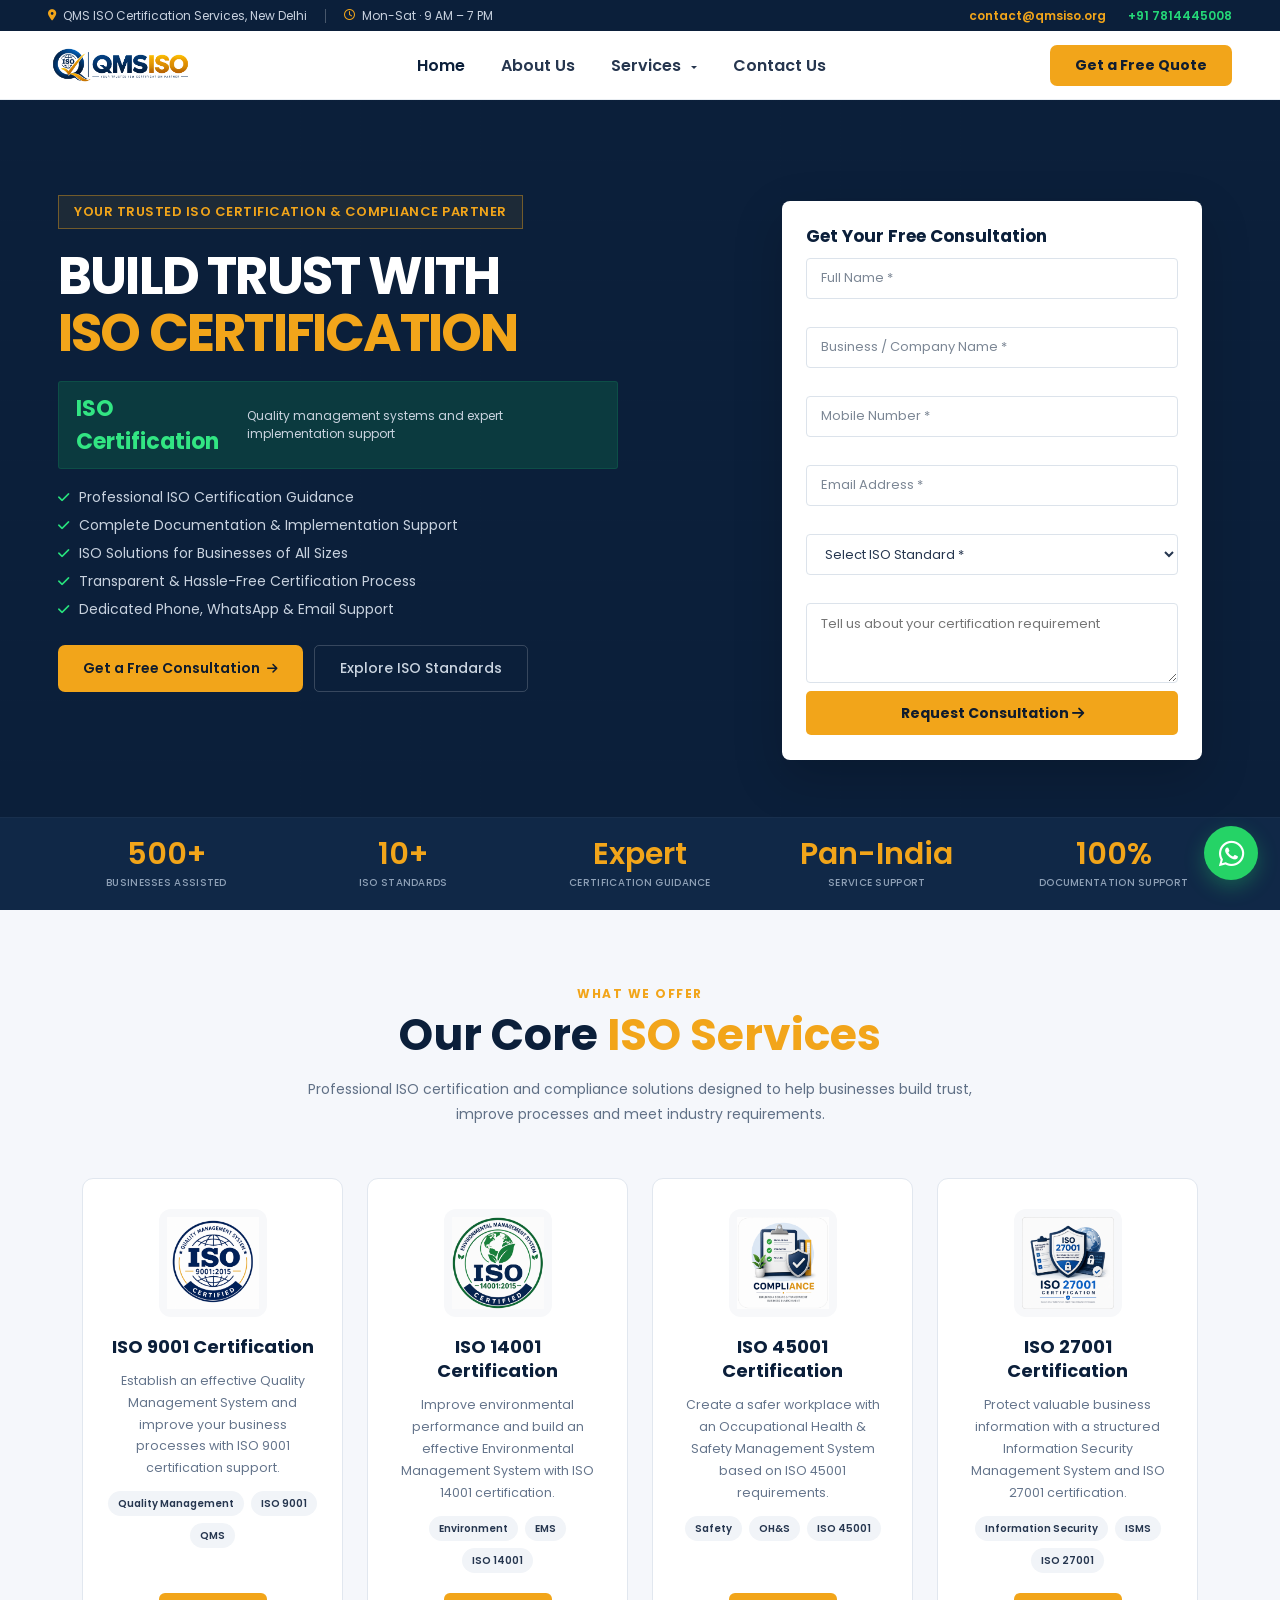
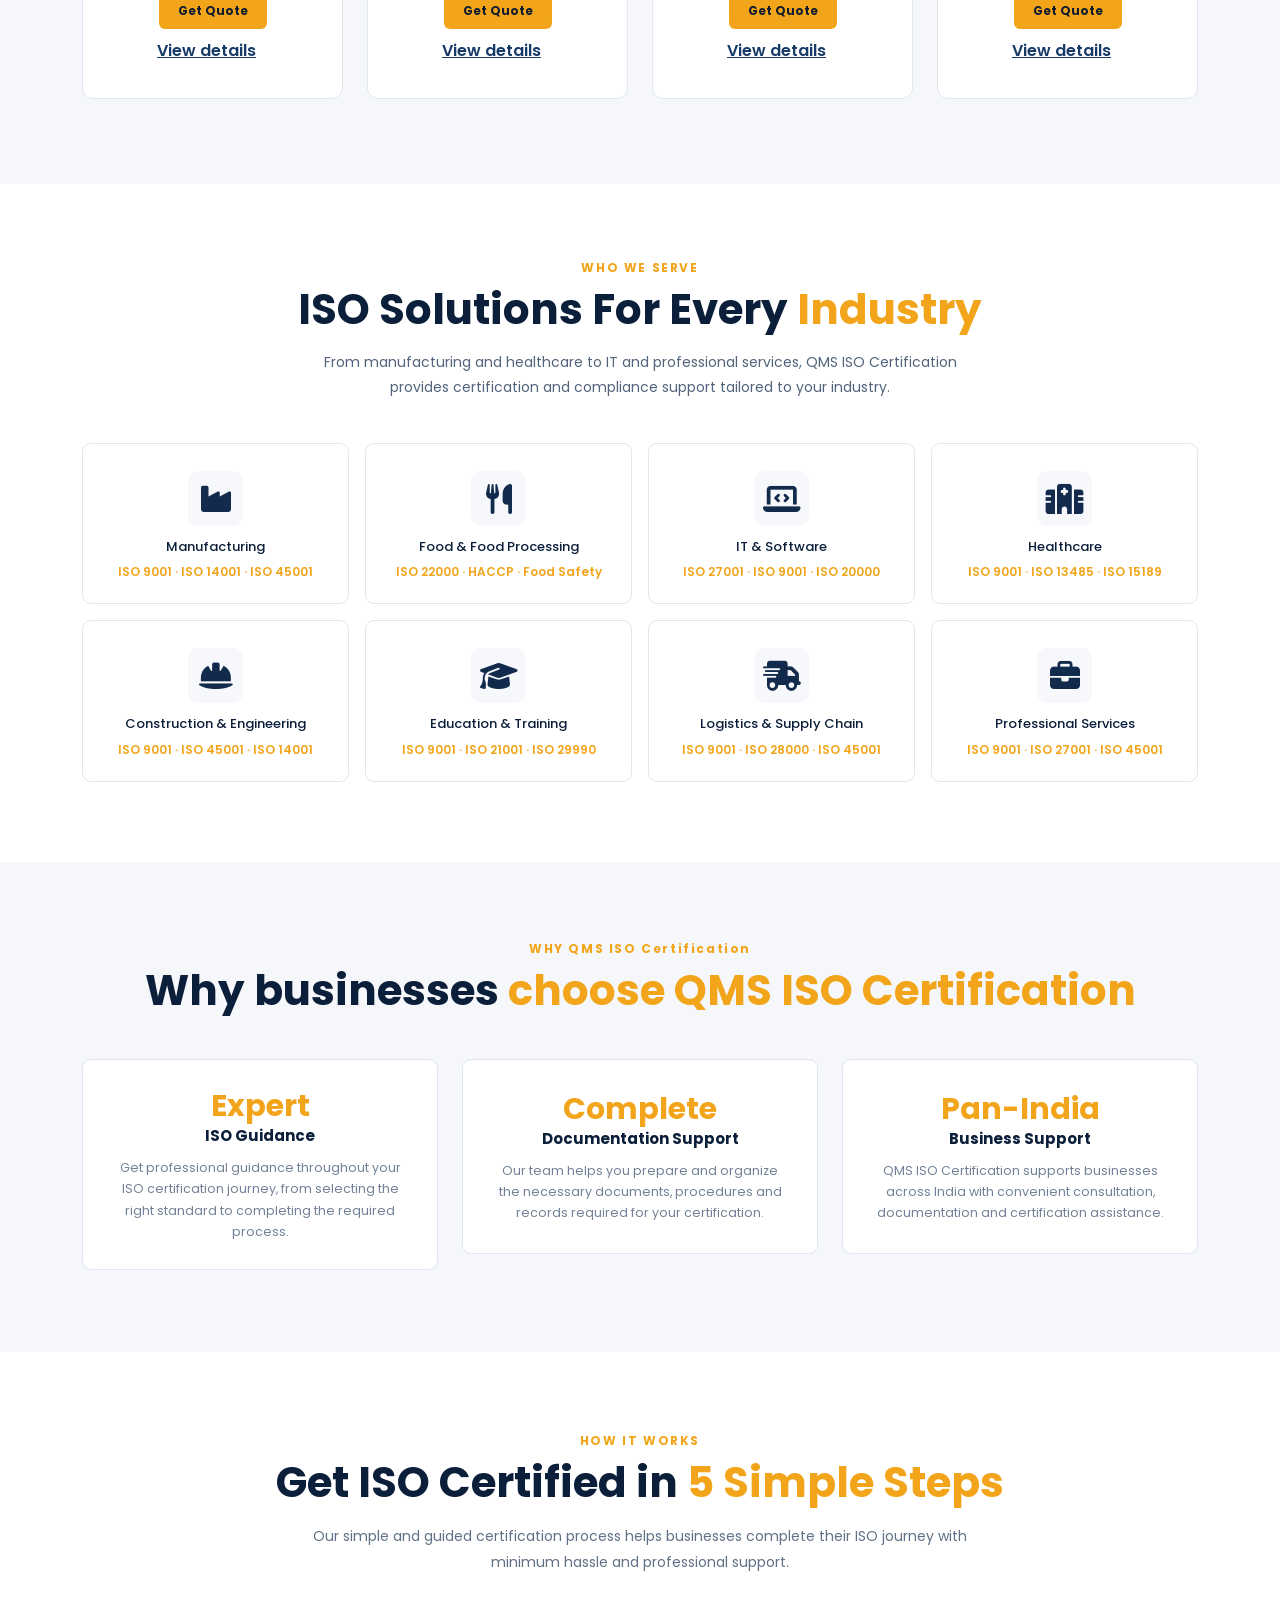
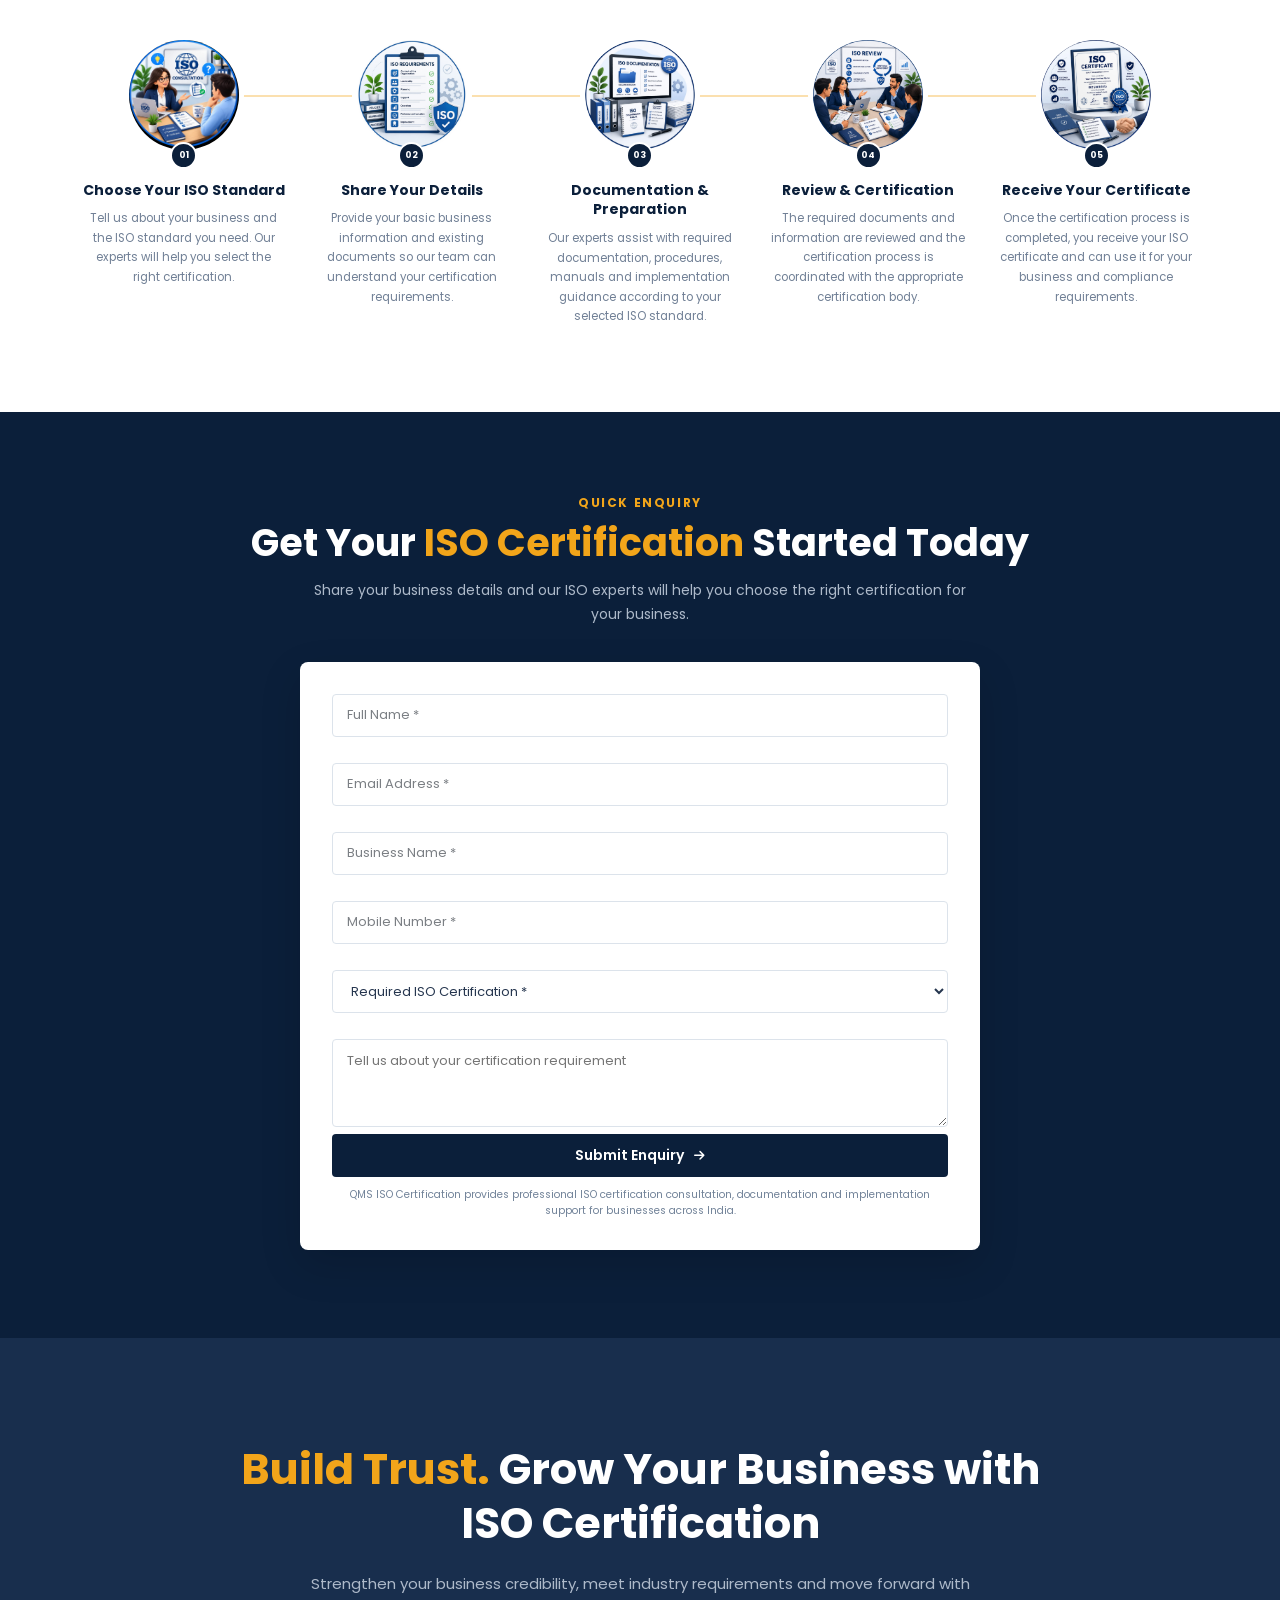
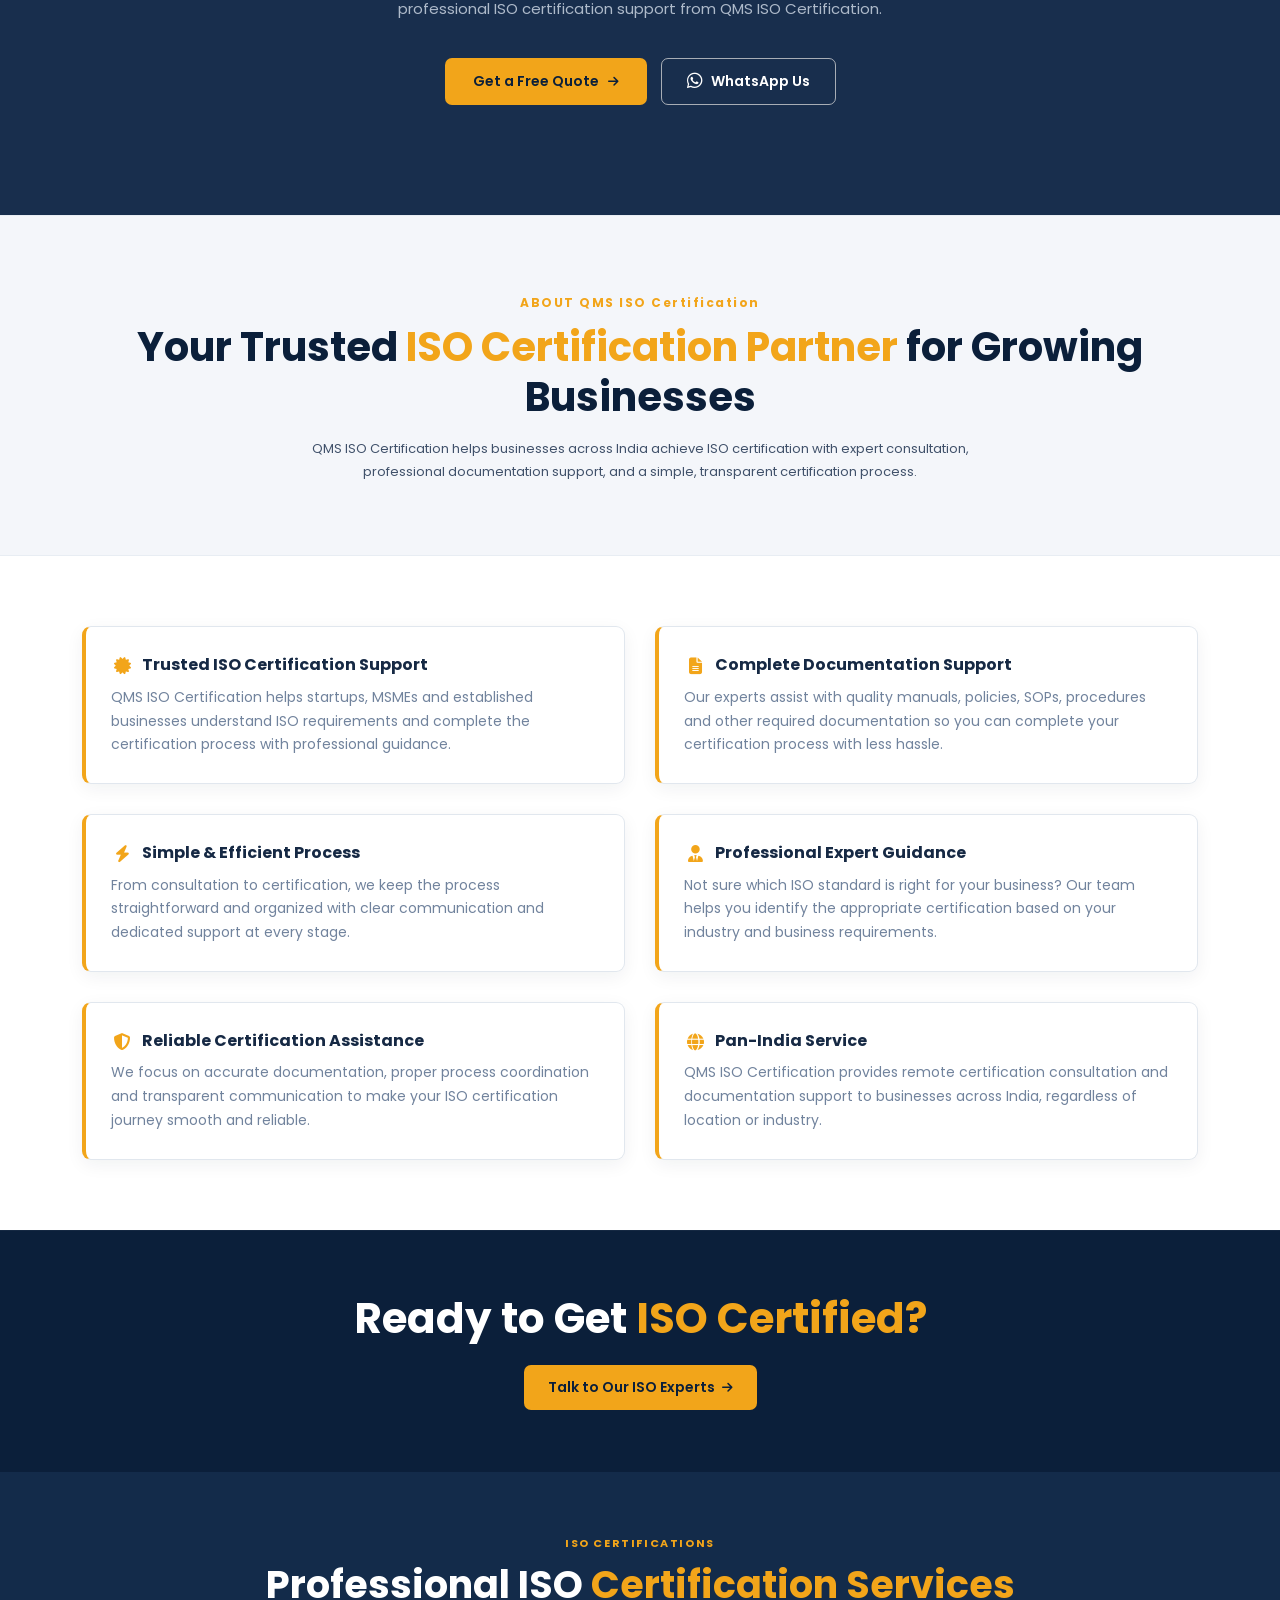
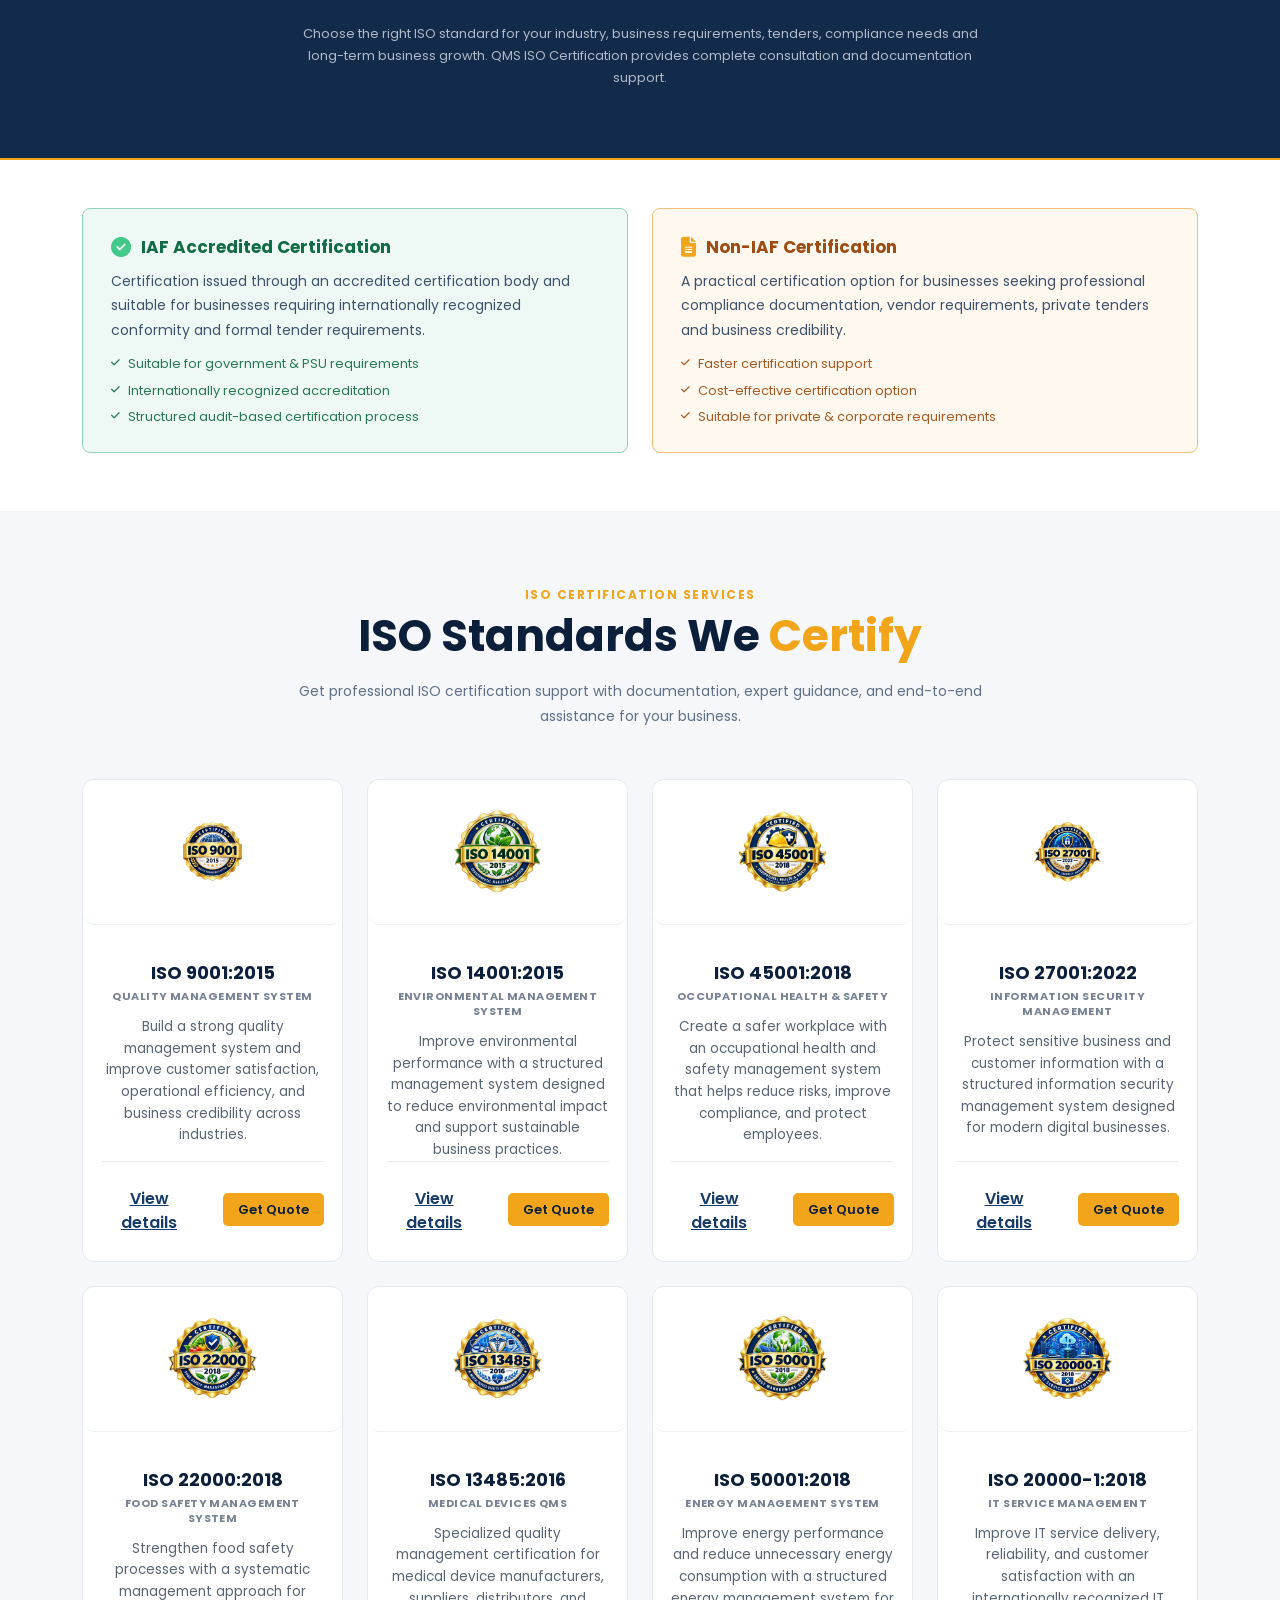
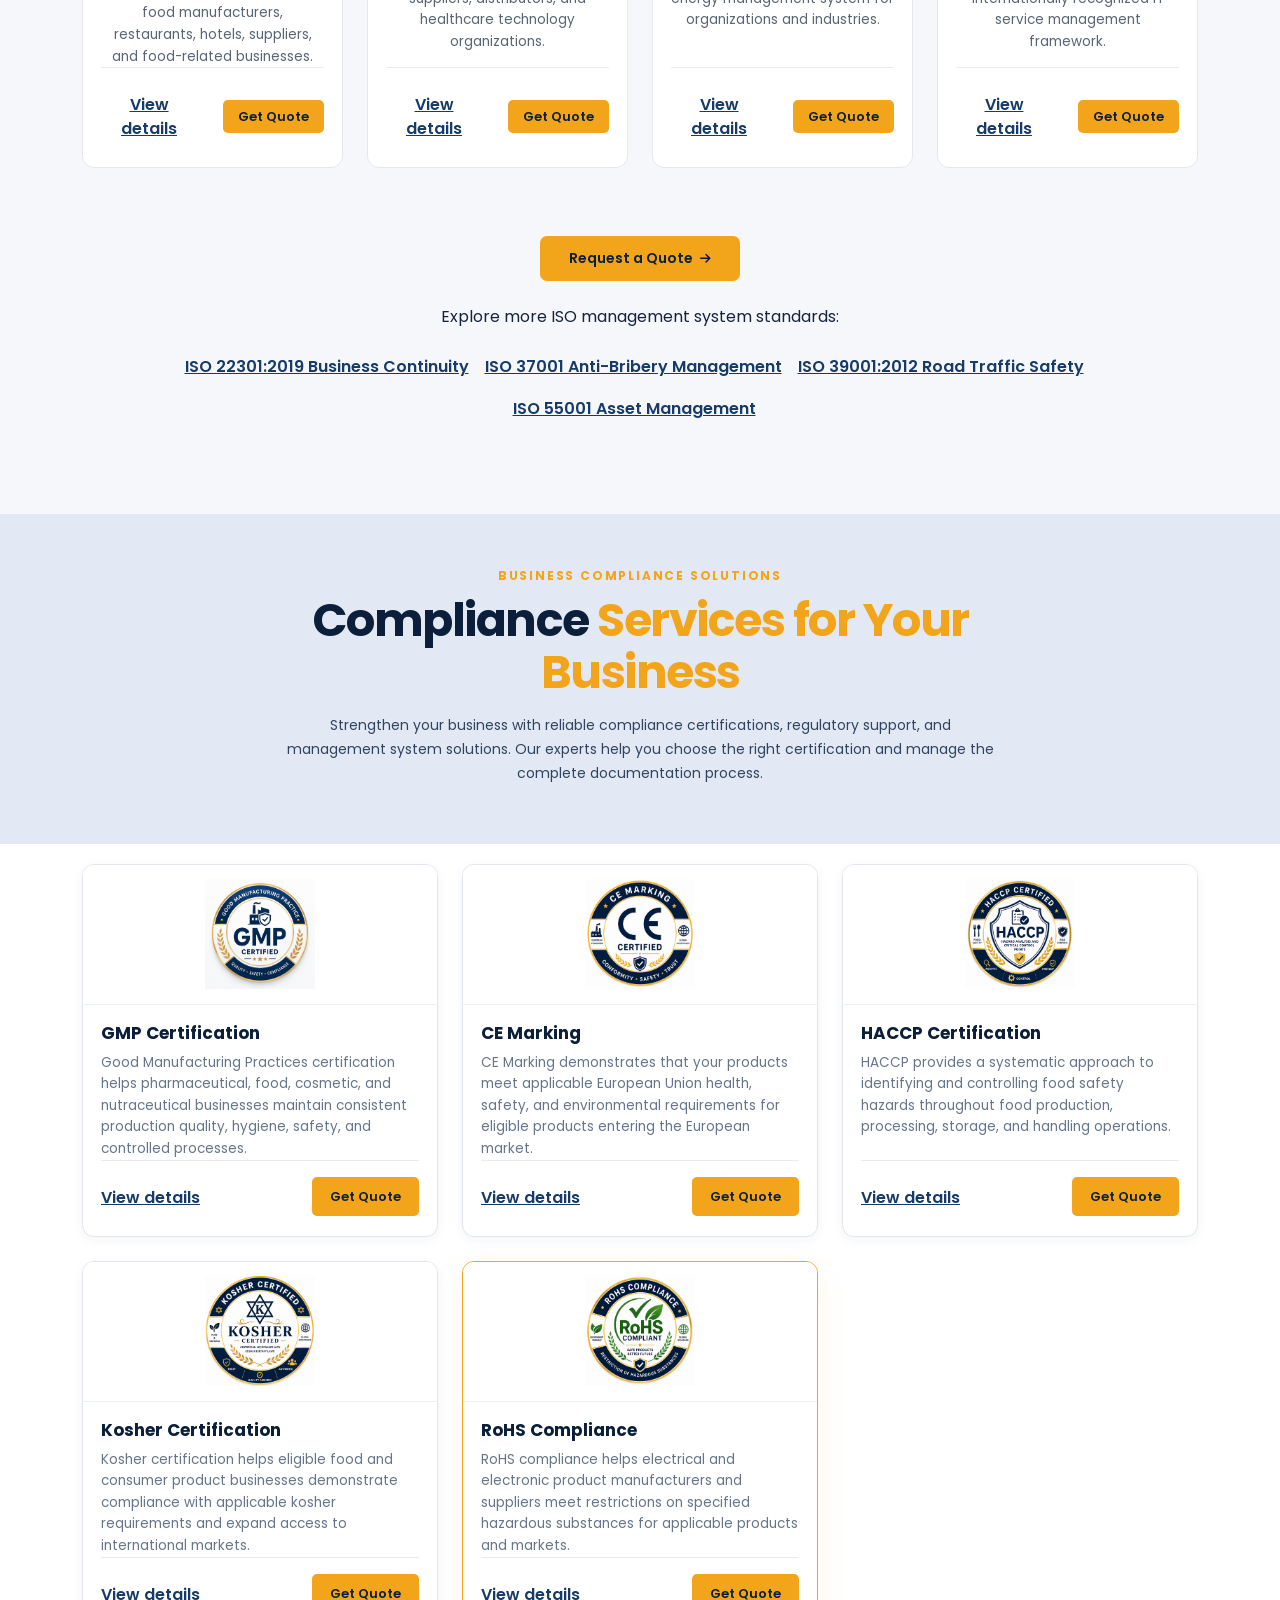
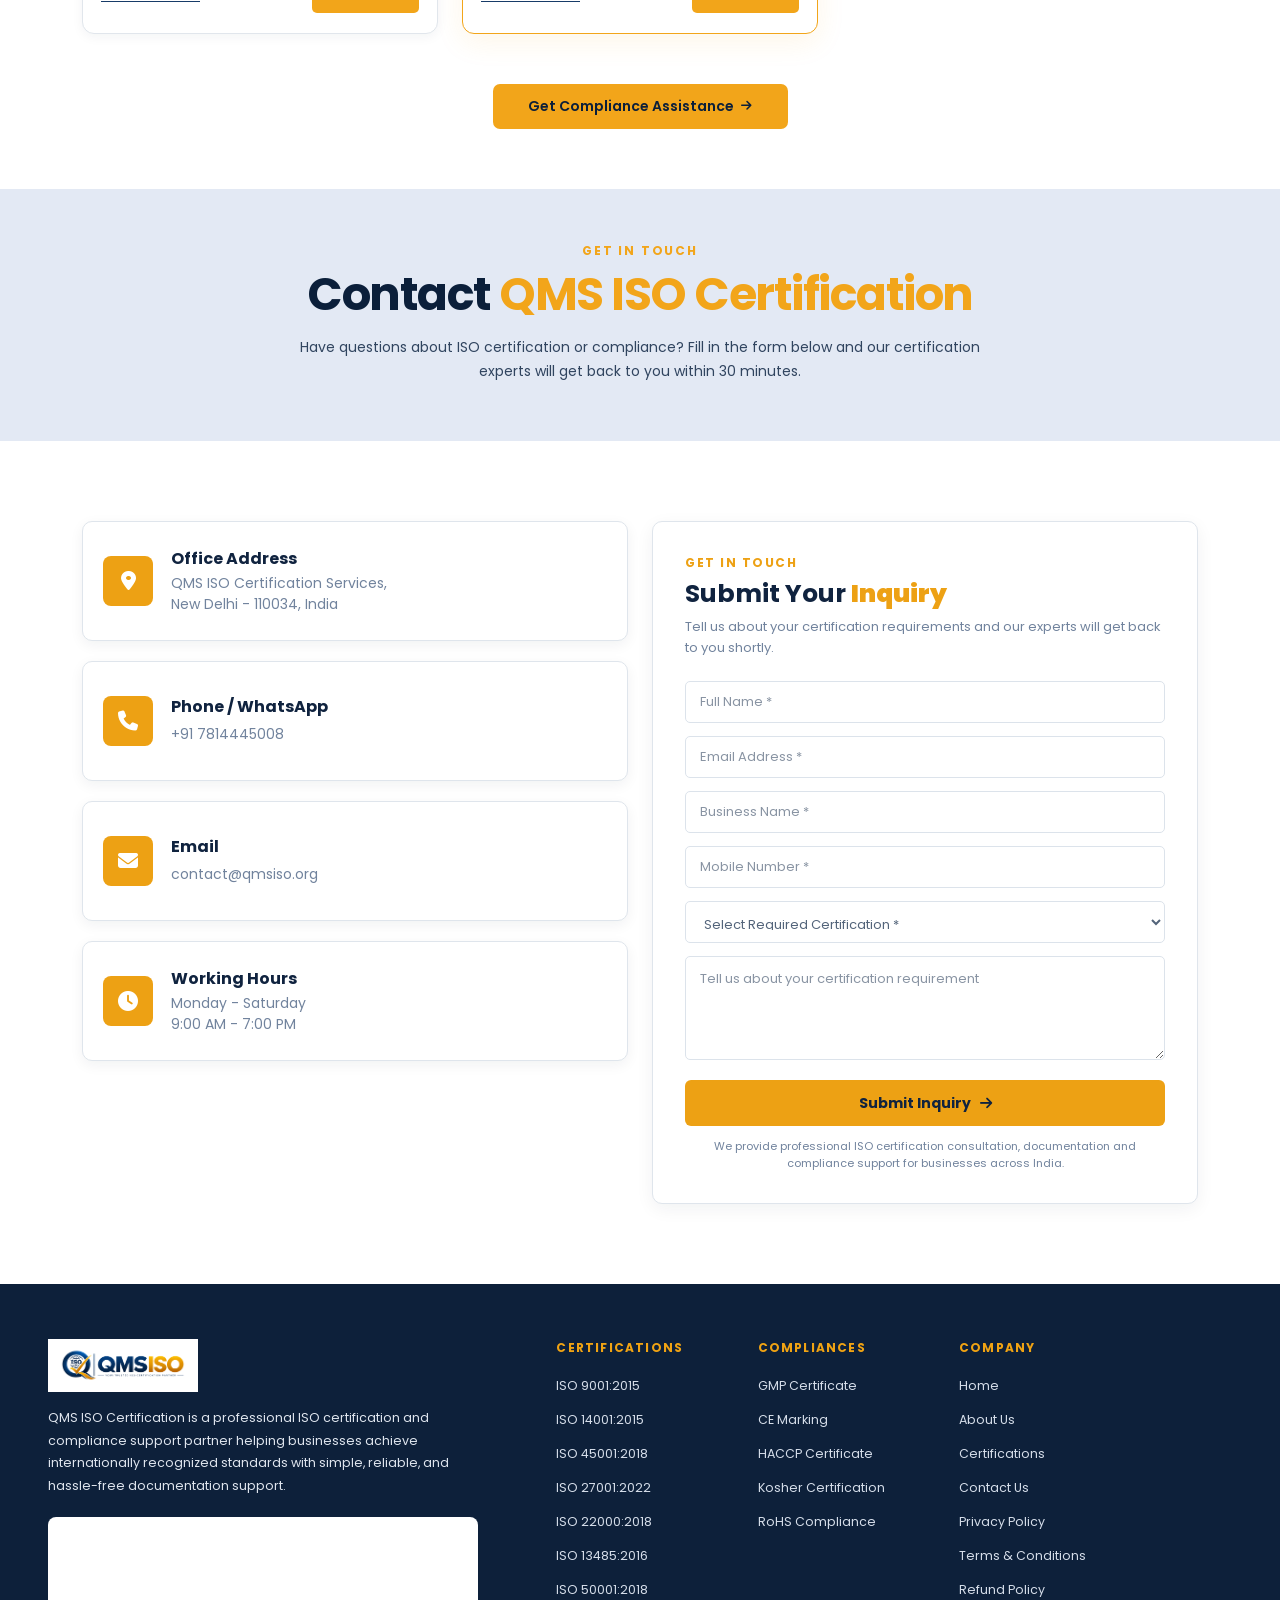
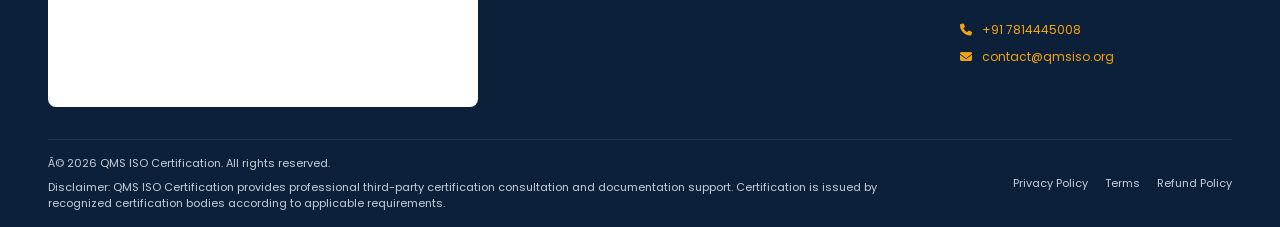
==== commit 9ba250a9: "icon chnge" ====
--- a/index.html
+++ b/index.html
@@ -2419,11 +2419,6 @@
         <i class="fa-brands fa-whatsapp"></i>
       </a>
 
-      <!-- ================= CHAT BUTTON ================= -->
-
-      <button type="button" class="footer-chat" aria-label="Open Chat">
-        <i class="fa-solid fa-comment"></i>
-      </button>
     </footer>
 
     <!-- ================= SCRIPTS ================= -->
--- a/css/style.css
+++ b/css/style.css
@@ -2535,7 +2535,7 @@
 ========================================================= */
 .footer-whatsapp {
   position: fixed;
-  left: 22px;
+  right: 22px;
   bottom: 20px;
   z-index: 9998;
   width: 54px;
@@ -2557,30 +2557,6 @@
   transform: translateY(-4px) scale(1.04);
 }
 
-.footer-chat {
-  position: fixed;
-  right: 22px;
-  bottom: 20px;
-  z-index: 9998;
-  width: 54px;
-  height: 54px;
-  border: none;
-  border-radius: 50%;
-  background: #1268f3;
-  color: #ffffff;
-  font-size: 22px;
-  display: flex;
-  align-items: center;
-  justify-content: center;
-  cursor: pointer;
-  box-shadow: 0 7px 20px rgba(18, 104, 243, 0.3);
-  transition: 0.3s ease;
-}
-
-.footer-chat:hover {
-  transform: translateY(-4px) scale(1.04);
-}
-
 /* =========================================================
    EMAILJS FORM MESSAGE
 ========================================================= */
--- a/css/responsive2.css
+++ b/css/responsive2.css
@@ -3744,20 +3744,13 @@
   }
 
   .footer-whatsapp {
-    left: 18px;
+    right: 18px;
     bottom: 18px;
     width: 50px;
     height: 50px;
     font-size: 26px;
   }
 
-  .footer-chat {
-    right: 18px;
-    bottom: 18px;
-    width: 50px;
-    height: 50px;
-    font-size: 20px;
-  }
 }
 
 @media (max-width: 991px) {
@@ -3857,20 +3850,13 @@
   /* Floating buttons */
 
   .footer-whatsapp {
-    left: 16px;
+    right: 16px;
     bottom: 16px;
     width: 48px;
     height: 48px;
     font-size: 24px;
   }
 
-  .footer-chat {
-    right: 16px;
-    bottom: 16px;
-    width: 48px;
-    height: 48px;
-    font-size: 19px;
-  }
 }
 
 @media (max-width: 767px) {
@@ -3977,20 +3963,13 @@
   /* Floating buttons */
 
   .footer-whatsapp {
-    left: 13px;
+    right: 13px;
     bottom: 13px;
     width: 45px;
     height: 45px;
     font-size: 22px;
   }
 
-  .footer-chat {
-    right: 13px;
-    bottom: 13px;
-    width: 45px;
-    height: 45px;
-    font-size: 18px;
-  }
 }
 
 
@@ -4058,20 +4037,13 @@
   }
 
   .footer-whatsapp {
-    left: 10px;
+    right: 10px;
     bottom: 10px;
     width: 42px;
     height: 42px;
     font-size: 20px;
   }
 
-  .footer-chat {
-    right: 10px;
-    bottom: 10px;
-    width: 42px;
-    height: 42px;
-    font-size: 17px;
-  }
 }
 
 @media (max-width: 479px) {
@@ -4144,20 +4116,13 @@
   }
 
   .footer-whatsapp {
-    left: 8px;
+    right: 8px;
     bottom: 8px;
     width: 40px;
     height: 40px;
     font-size: 19px;
   }
 
-  .footer-chat {
-    right: 8px;
-    bottom: 8px;
-    width: 40px;
-    height: 40px;
-    font-size: 16px;
-  }
 }
 
 @media (max-width: 319px) {
@@ -4222,20 +4187,13 @@
 
   /* Floating buttons */
   .footer-whatsapp {
-    left: 6px;
+    right: 6px;
     bottom: 6px;
     width: 35px;
     height: 35px;
     font-size: 16px;
   }
 
-  .footer-chat {
-    right: 6px;
-    bottom: 6px;
-    width: 35px;
-    height: 35px;
-    font-size: 14px;
-  }
 }
 
 @media (max-width: 250px) {
@@ -4278,9 +4236,4 @@
     font-size: 14px;
   }
 
-  .footer-chat {
-    width: 32px;
-    height: 32px;
-    font-size: 13px;
-  }
-}
+}
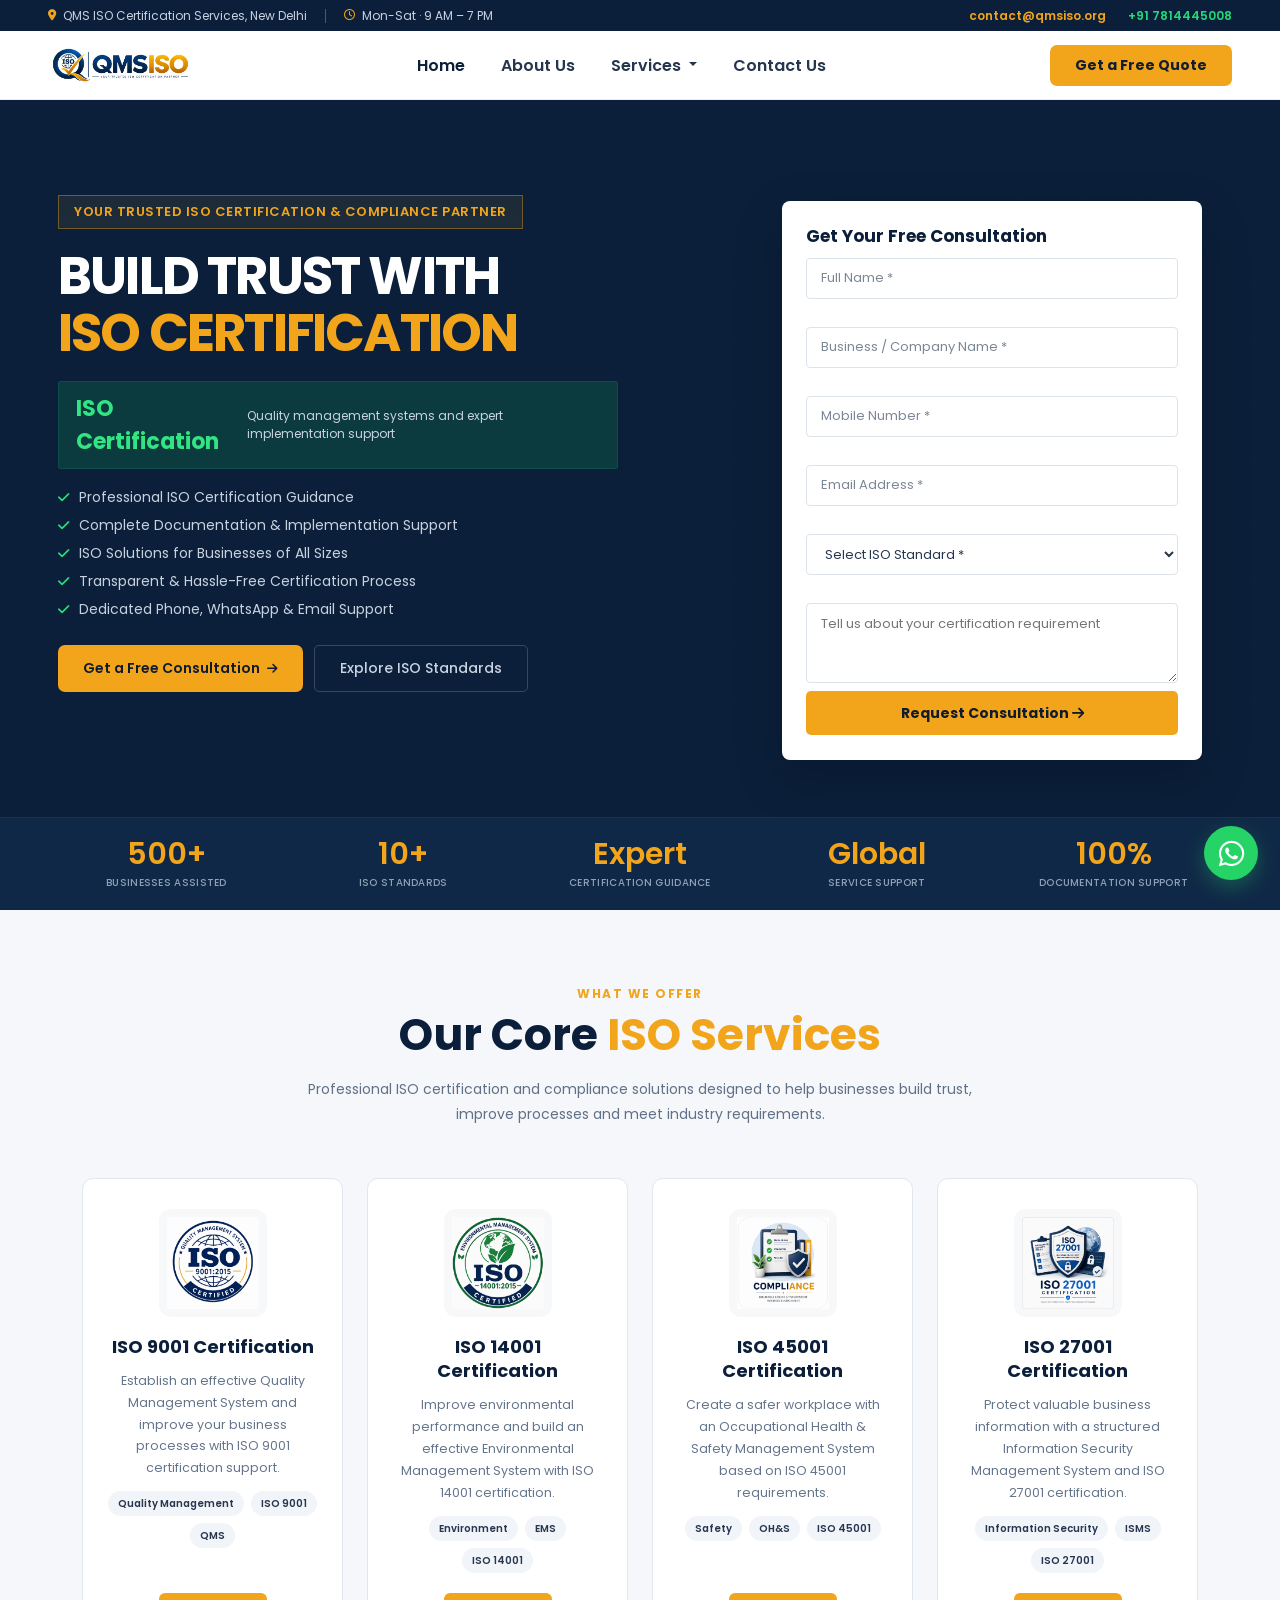
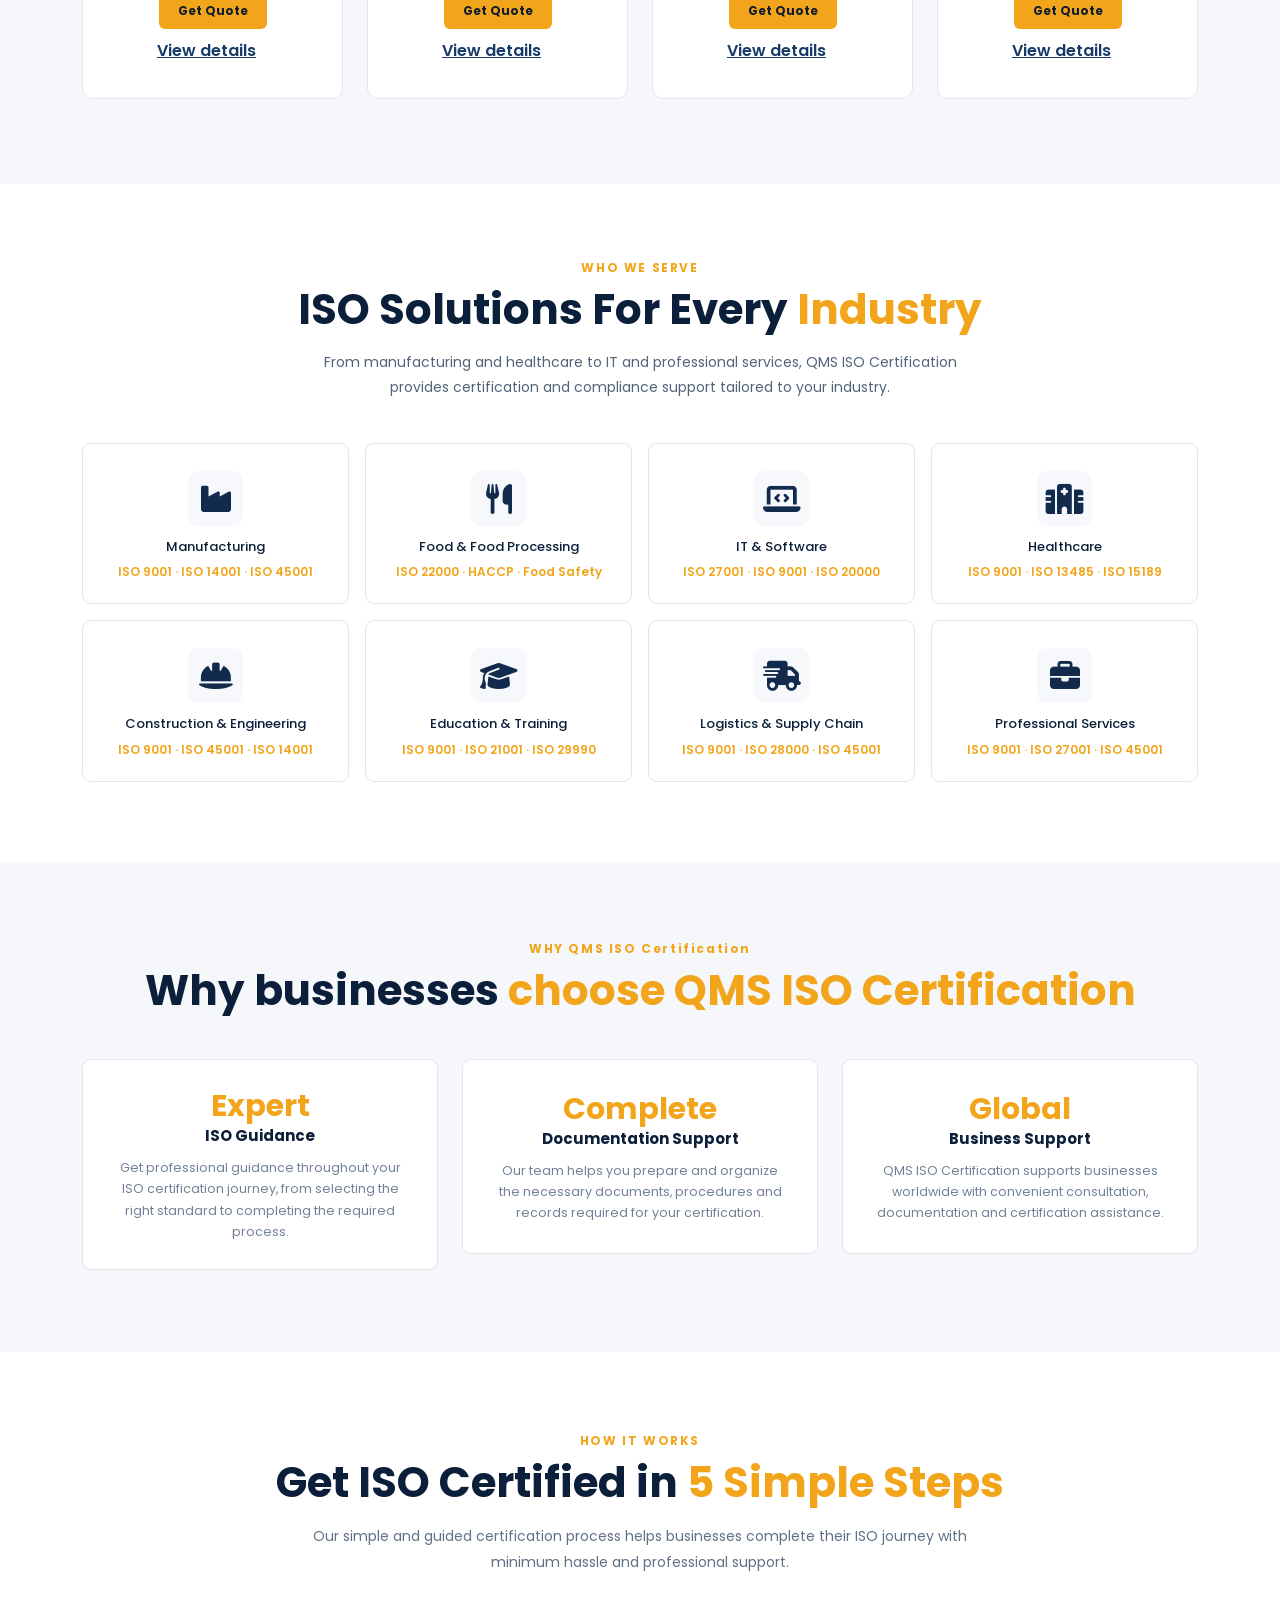
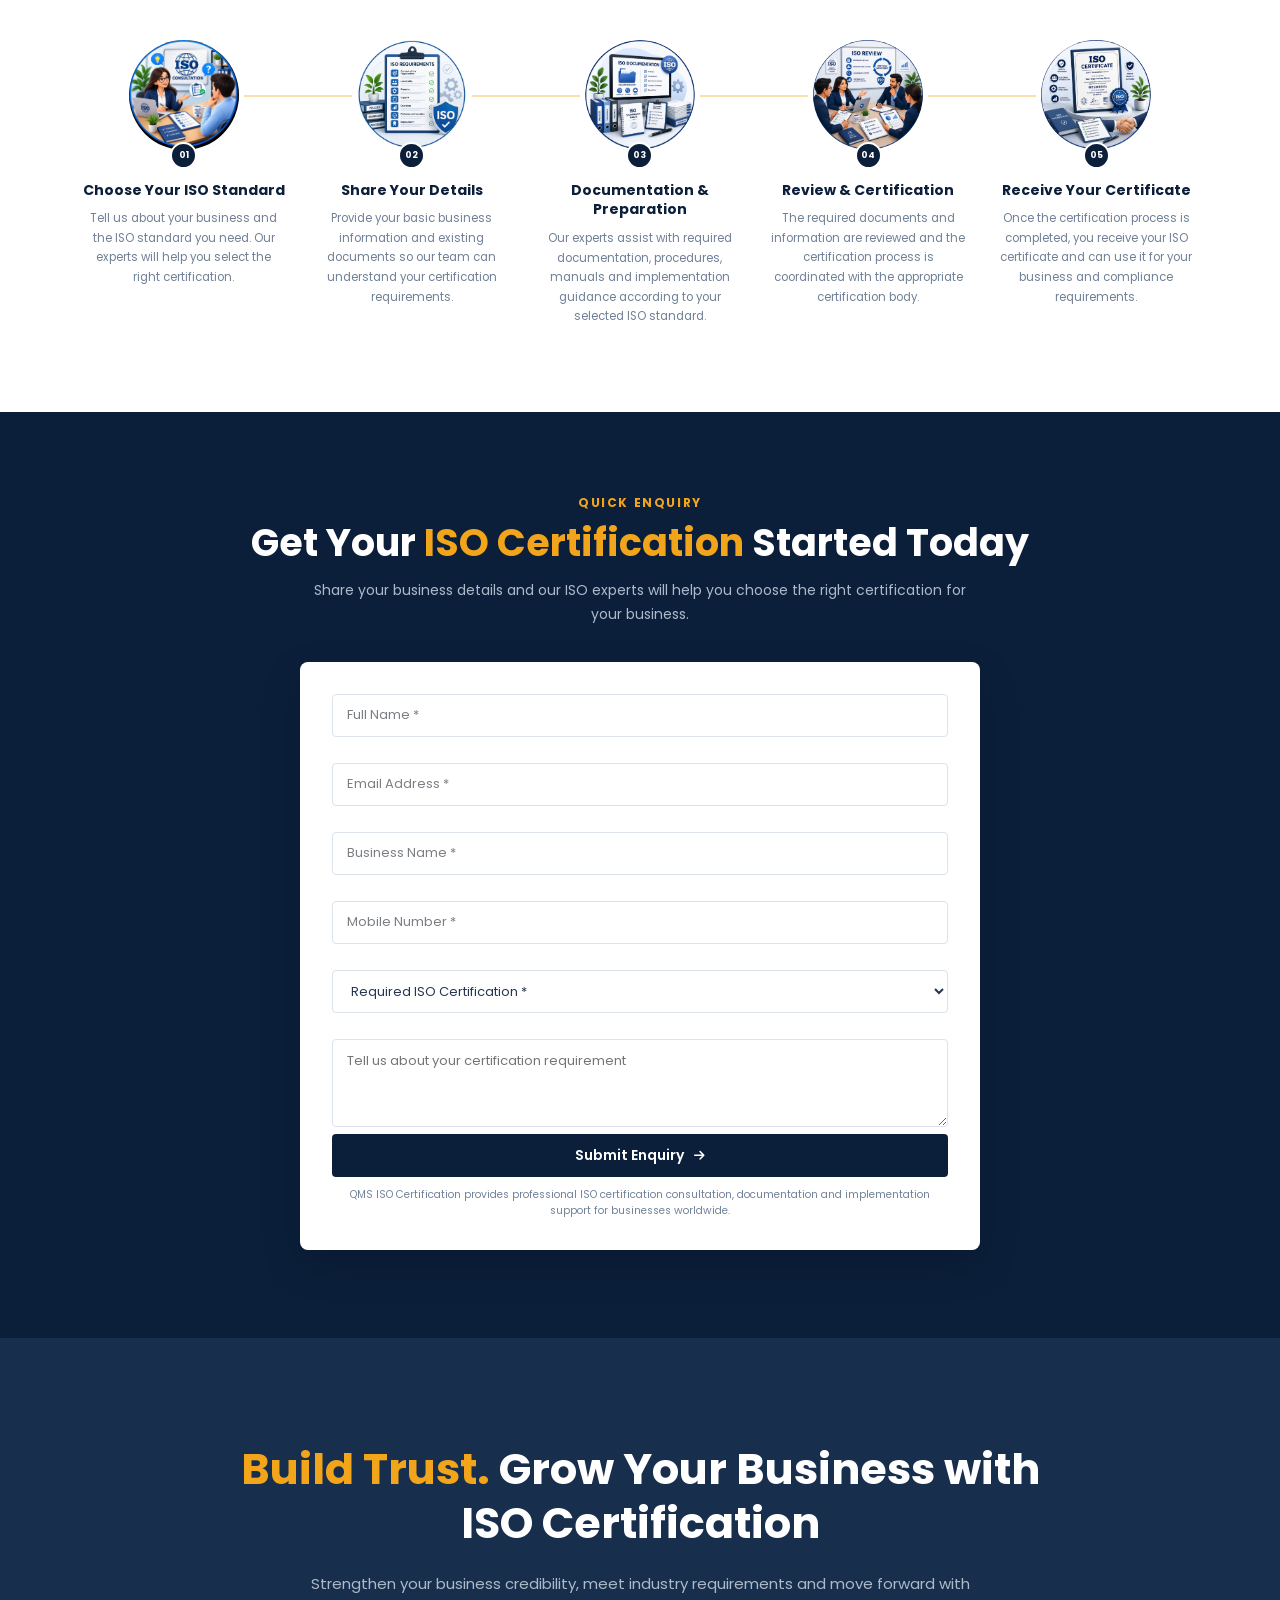
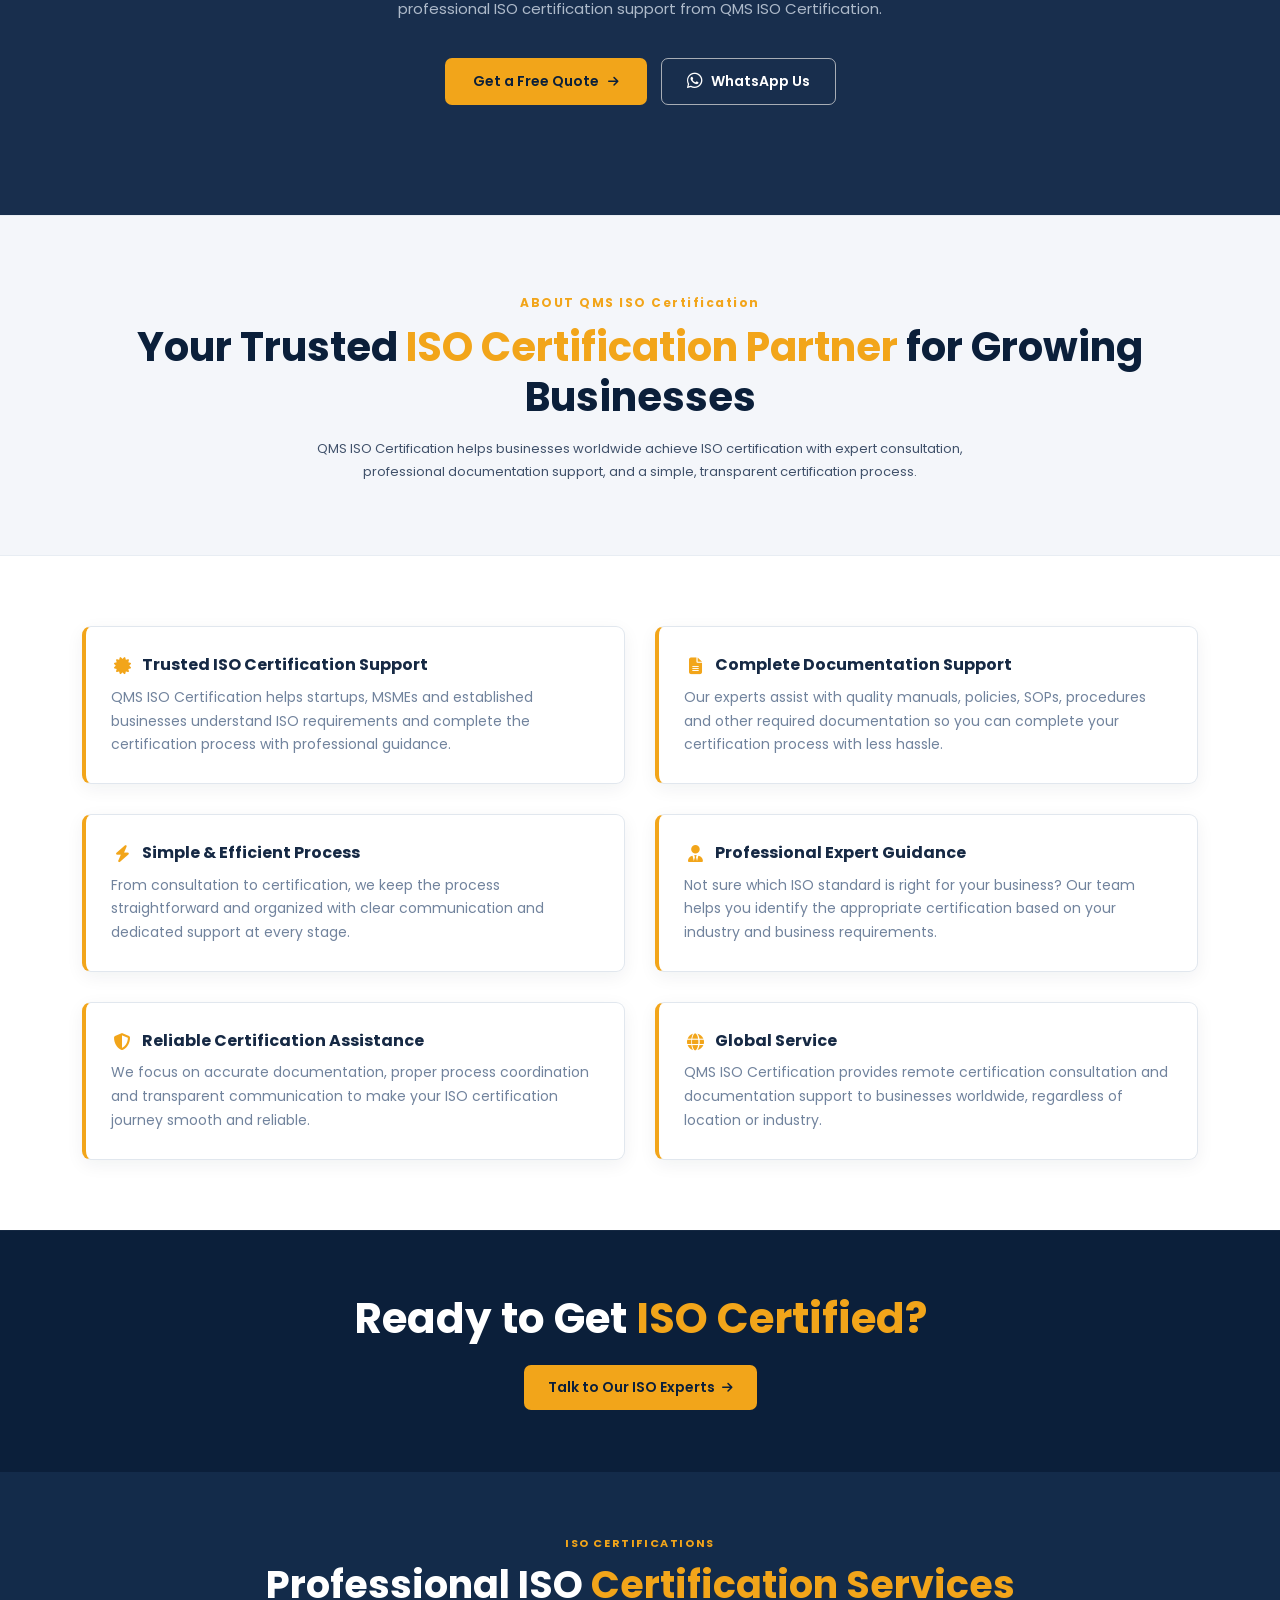
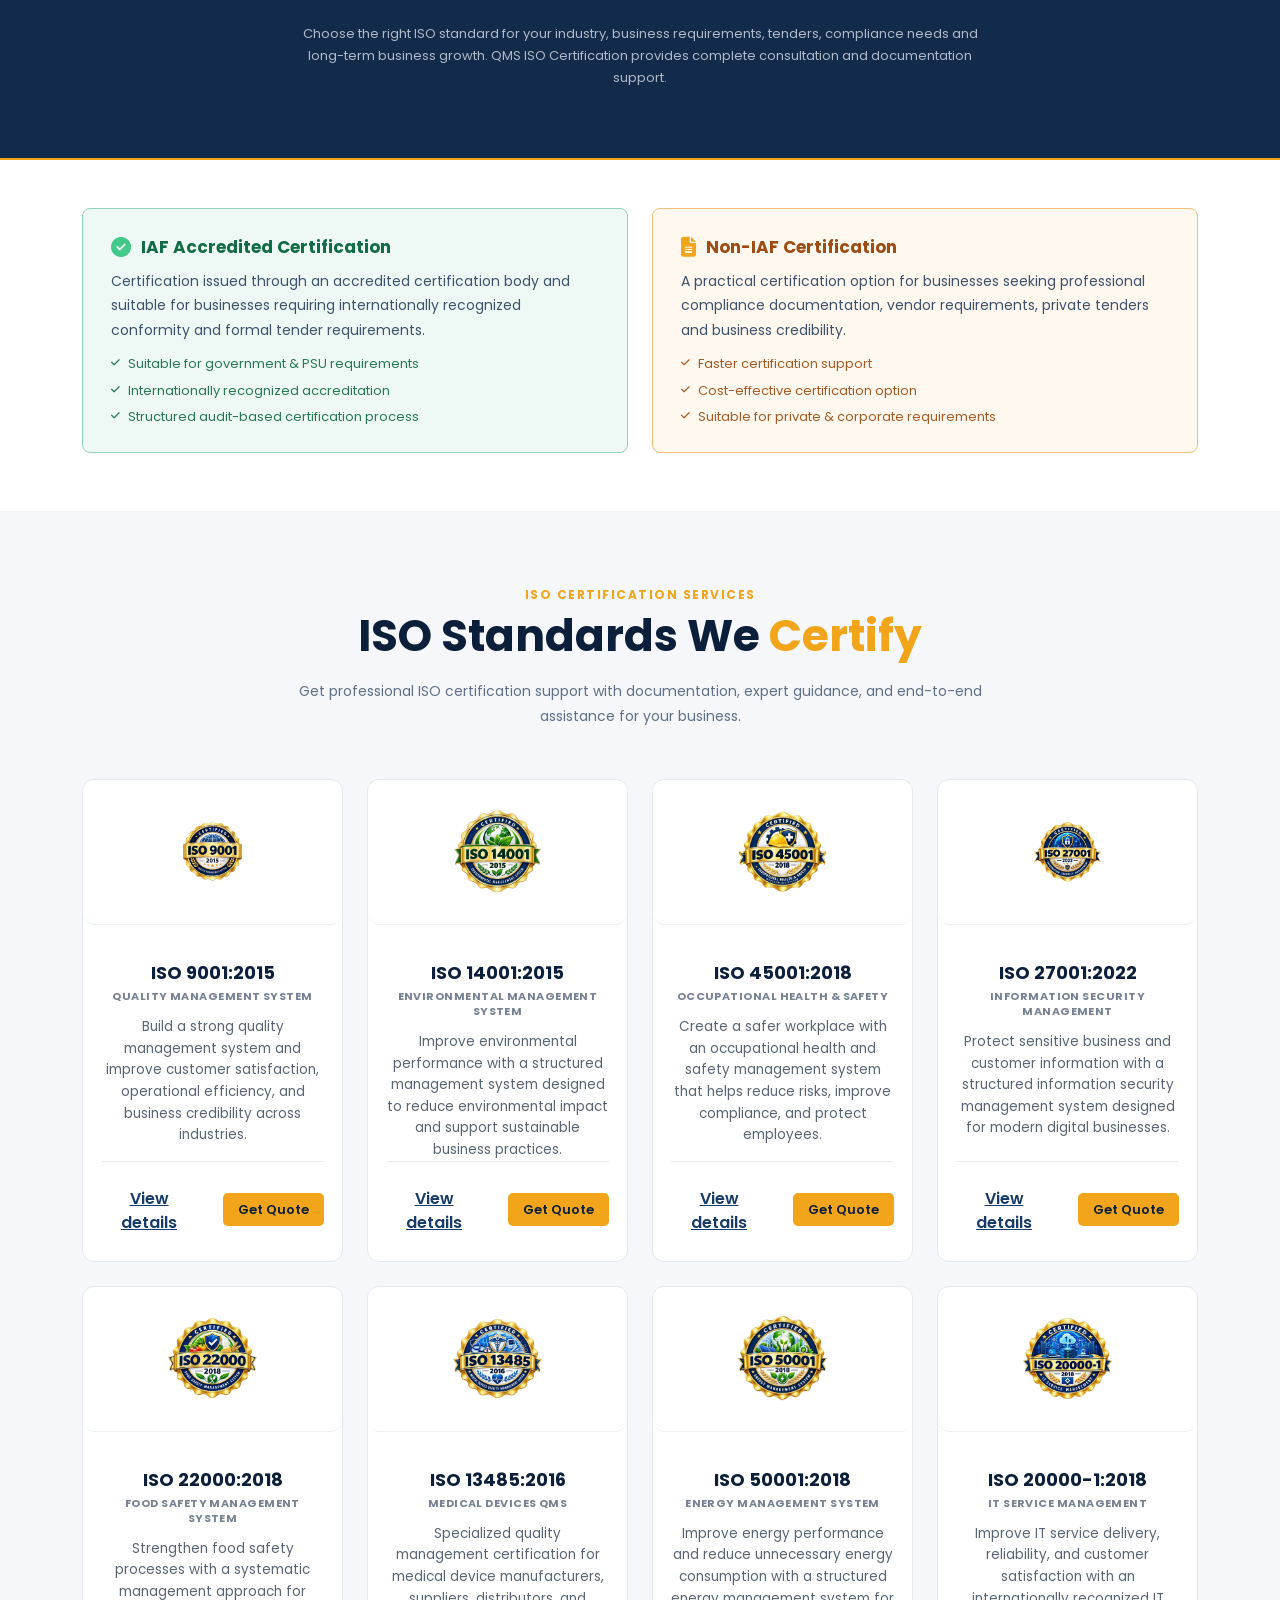
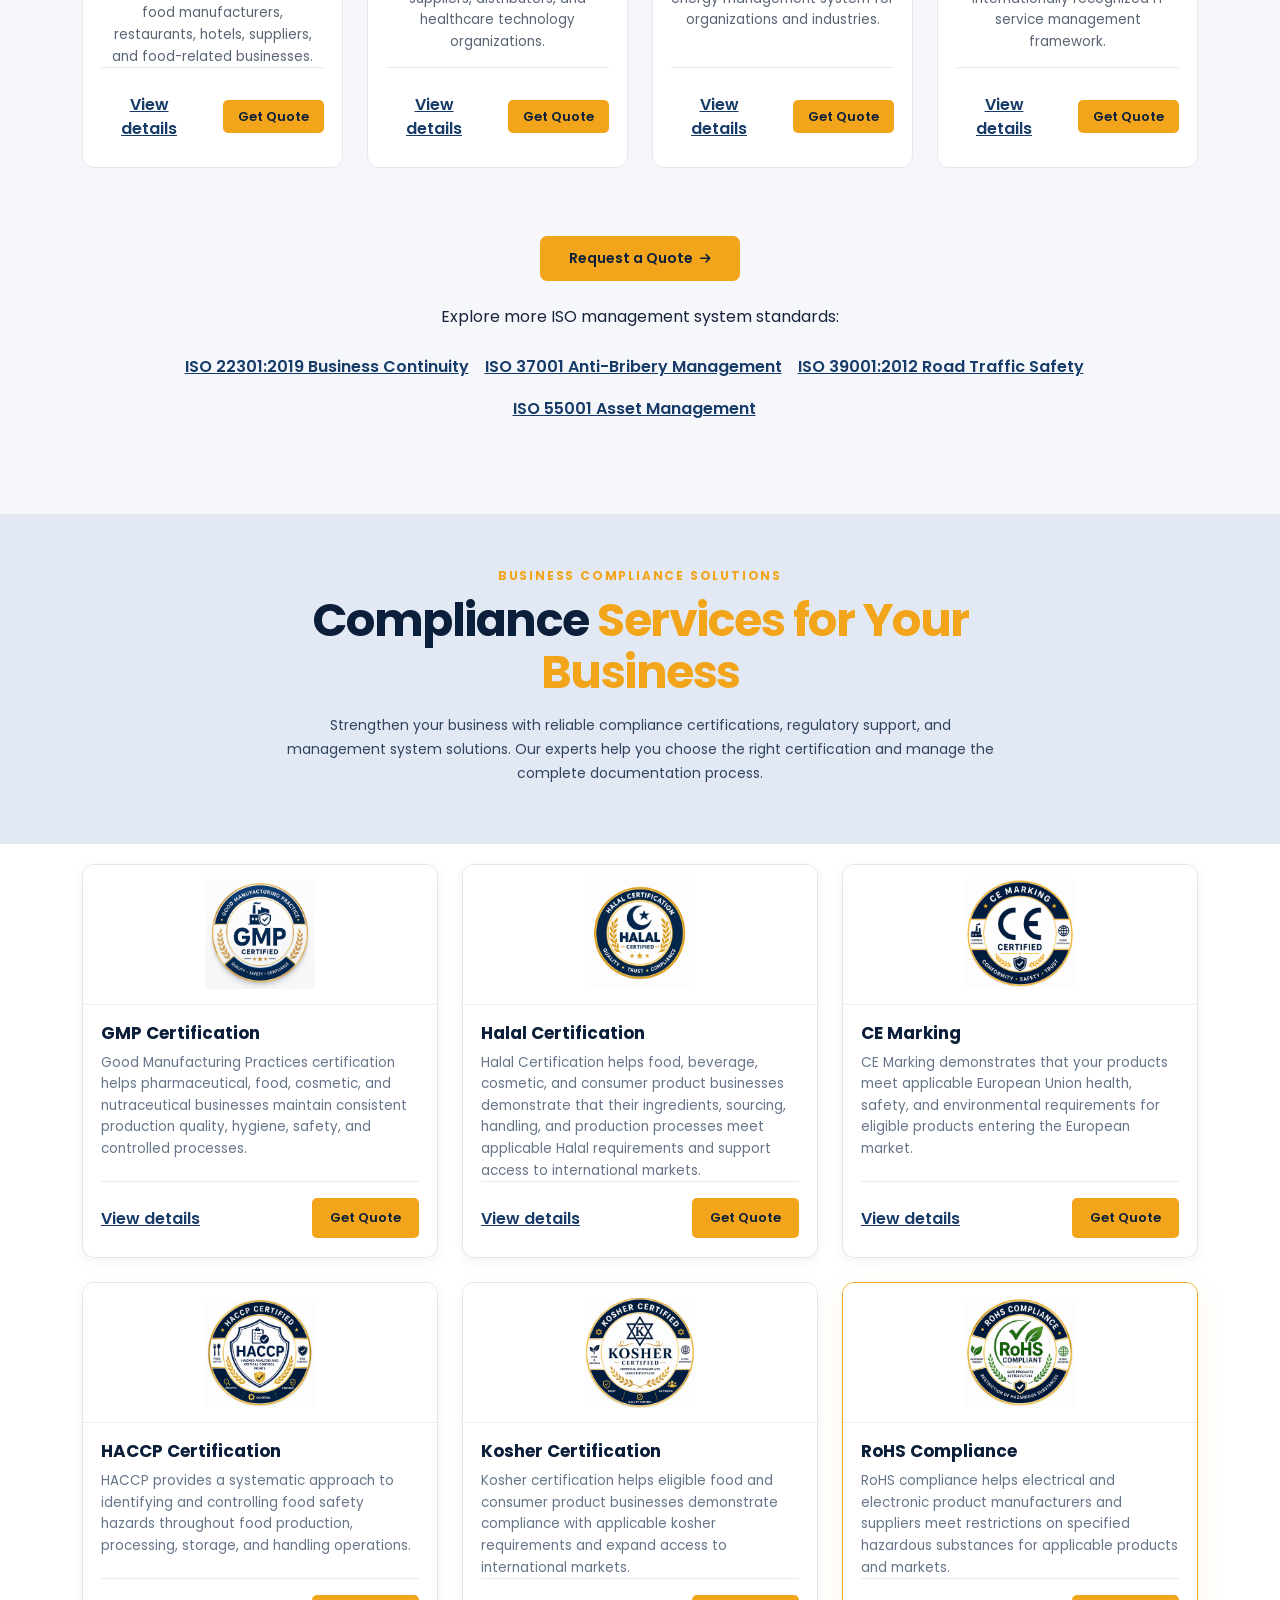
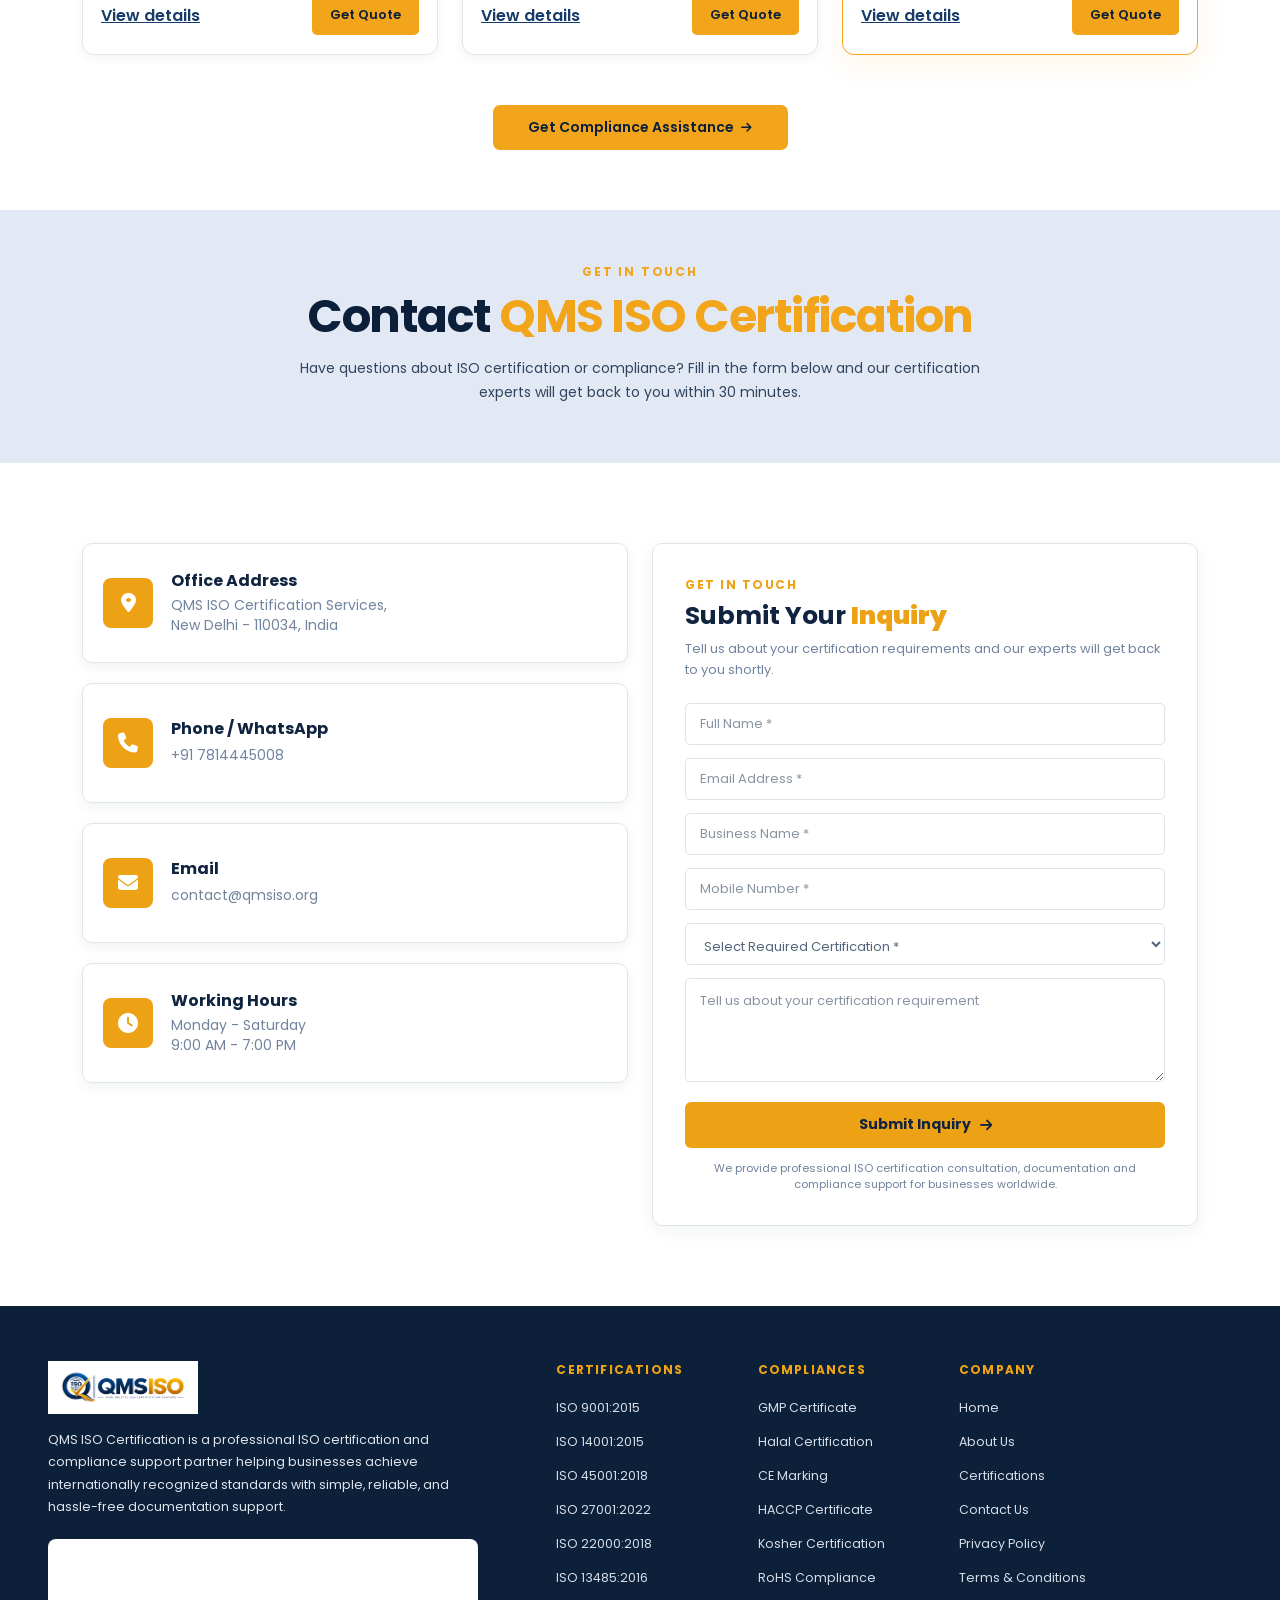
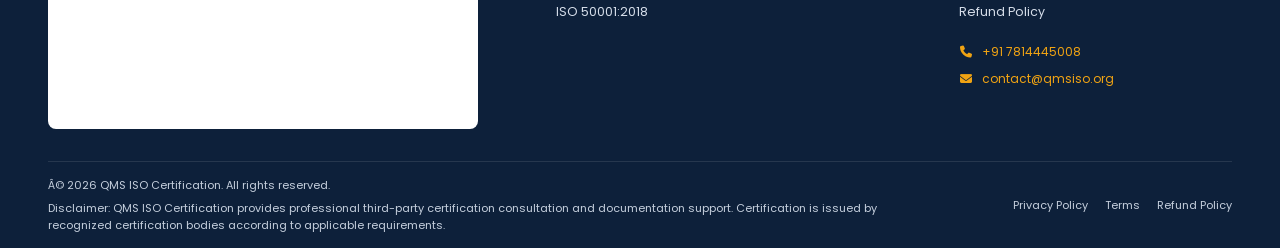
==== commit 7af1df65: "update" ====
--- a/index.html
+++ b/index.html
@@ -98,202 +98,207 @@
 
               <!-- SERVICES -->
 
-              <li class="nav-item dropdown">
+              <!-- SERVICES DROPDOWN -->
+              <li class="nav-item dropdown services-dropdown">
                 <a
                   class="nav-link dropdown-toggle"
                   href="#services"
                   role="button"
                   data-bs-toggle="dropdown"
+                  aria-expanded="false"
                 >
                   Services
                 </a>
 
                 <ul class="dropdown-menu">
-                  <!-- ISO 9001 -->
-
-                  <li>
+                  <!-- ISO CERTIFICATION SUBMENU -->
+                  <li class="dropdown-submenu">
                     <a
-                      class="dropdown-item"
-                      href="service_details.html?service=iso-9001"
+                      class="dropdown-item submenu-toggle"
+                      href="#"
+                      role="button"
                     >
-                      ISO 9001 Certification
+                      ISO Certification
+                      <i class="fa-solid fa-angle-right submenu-arrow"></i>
                     </a>
+
+                    <ul class="dropdown-menu submenu">
+                      <li>
+                        <a
+                          class="dropdown-item"
+                          href="service_details.html?service=iso-9001"
+                        >
+                          ISO 9001 Certification
+                        </a>
+                      </li>
+
+                      <li>
+                        <a
+                          class="dropdown-item"
+                          href="service_details.html?service=iso-14001"
+                        >
+                          ISO 14001 Certification
+                        </a>
+                      </li>
+
+                      <li>
+                        <a
+                          class="dropdown-item"
+                          href="service_details.html?service=iso-45001"
+                        >
+                          ISO 45001 Certification
+                        </a>
+                      </li>
+
+                      <li>
+                        <a
+                          class="dropdown-item"
+                          href="service_details.html?service=iso-27001"
+                        >
+                          ISO 27001 Certification
+                        </a>
+                      </li>
+
+                      <li>
+                        <a
+                          class="dropdown-item"
+                          href="service_details.html?service=iso-22000"
+                        >
+                          ISO 22000 Certification
+                        </a>
+                      </li>
+
+                      <li>
+                        <a
+                          class="dropdown-item"
+                          href="service_details.html?service=iso-13485"
+                        >
+                          ISO 13485 Certification
+                        </a>
+                      </li>
+
+                      <li>
+                        <a
+                          class="dropdown-item"
+                          href="service_details.html?service=iso-50001"
+                        >
+                          ISO 50001 Certification
+                        </a>
+                      </li>
+
+                      <li>
+                        <a
+                          class="dropdown-item"
+                          href="service_details.html?service=iso-20000-1"
+                        >
+                          ISO 20000-1 Certification
+                        </a>
+                      </li>
+
+                      <li>
+                        <a
+                          class="dropdown-item"
+                          href="service_details.html?service=iso-37001"
+                        >
+                          ISO 37001 Certification
+                        </a>
+                      </li>
+
+                      <li>
+                        <a
+                          class="dropdown-item"
+                          href="service_details.html?service=iso-22301"
+                        >
+                          ISO 22301 Certification
+                        </a>
+                      </li>
+
+                      <li>
+                        <a
+                          class="dropdown-item"
+                          href="service_details.html?service=iso-39001"
+                        >
+                          ISO 39001 Certification
+                        </a>
+                      </li>
+
+                      <li>
+                        <a
+                          class="dropdown-item"
+                          href="service_details.html?service=iso-55001"
+                        >
+                          ISO 55001 Certification
+                        </a>
+                      </li>
+                    </ul>
                   </li>
 
-                  <!-- ISO 14001 -->
-
-                  <li>
+                  <!-- COMPLIANCE SUBMENU -->
+                  <li class="dropdown-submenu">
                     <a
-                      class="dropdown-item"
-                      href="service_details.html?service=iso-14001"
+                      class="dropdown-item submenu-toggle"
+                      href="#"
+                      role="button"
                     >
-                      ISO 14001 Certification
+                      Compliance
+                      <i class="fa-solid fa-angle-right submenu-arrow"></i>
                     </a>
-                  </li>
-
-                  <!-- ISO 45001 -->
-
-                  <li>
-                    <a
-                      class="dropdown-item"
-                      href="service_details.html?service=iso-45001"
-                    >
-                      ISO 45001 Certification
-                    </a>
-                  </li>
-
-                  <!-- ISO 27001 -->
-
-                  <li>
-                    <a
-                      class="dropdown-item"
-                      href="service_details.html?service=iso-27001"
-                    >
-                      ISO 27001 Certification
-                    </a>
-                  </li>
-
-                  <!-- ISO 22000 -->
-
-                  <li>
-                    <a
-                      class="dropdown-item"
-                      href="service_details.html?service=iso-22000"
-                    >
-                      ISO 22000 Certification
-                    </a>
-                  </li>
-
-                  <!-- ISO 13485 -->
-
-                  <li>
-                    <a
-                      class="dropdown-item"
-                      href="service_details.html?service=iso-13485"
-                    >
-                      ISO 13485 Certification
-                    </a>
-                  </li>
-
-                  <!-- ISO 50001 -->
-
-                  <li>
-                    <a
-                      class="dropdown-item"
-                      href="service_details.html?service=iso-50001"
-                    >
-                      ISO 50001 Certification
-                    </a>
-                  </li>
-
-                  <!-- ISO 20000-1 -->
-
-                  <li>
-                    <a
-                      class="dropdown-item"
-                      href="service_details.html?service=iso-20000-1"
-                    >
-                      ISO 20000-1 Certification
-                    </a>
-                  </li>
-
-                  <!-- ISO 37001 -->
-
-                  <li>
-                    <a
-                      class="dropdown-item"
-                      href="service_details.html?service=iso-37001"
-                    >
-                      ISO 37001 Certification
-                    </a>
-                  </li>
-
-                  <!-- ISO 22301 -->
-
-                  <li>
-                    <a
-                      class="dropdown-item"
-                      href="service_details.html?service=iso-22301"
-                    >
-                      ISO 22301 Certification
-                    </a>
-                  </li>
-
-                  <!-- ISO 39001 -->
-
-                  <li>
-                    <a
-                      class="dropdown-item"
-                      href="service_details.html?service=iso-39001"
-                    >
-                      ISO 39001 Certification
-                    </a>
-                  </li>
-
-                  <!-- ISO 55001 -->
-
-                  <li>
-                    <a
-                      class="dropdown-item"
-                      href="service_details.html?service=iso-55001"
-                    >
-                      ISO 55001 Certification
-                    </a>
-                  </li>
-
-                  <!-- GMP -->
-
-                  <li>
-                    <a
-                      class="dropdown-item"
-                      href="service_details.html?service=gmp"
-                    >
-                      GMP
-                    </a>
-                  </li>
-
-                  <!-- CE MARKING -->
-
-                  <li>
-                    <a
-                      class="dropdown-item"
-                      href="service_details.html?service=ce-marking"
-                    >
-                      CE Marking
-                    </a>
-                  </li>
-
-                  <!-- HACCP -->
-
-                  <li>
-                    <a
-                      class="dropdown-item"
-                      href="service_details.html?service=haccp"
-                    >
-                      HACCP
-                    </a>
-                  </li>
-
-                  <!-- KOSHER -->
-
-                  <li>
-                    <a
-                      class="dropdown-item"
-                      href="service_details.html?service=kosher"
-                    >
-                      Kosher
-                    </a>
-                  </li>
-
-                  <!-- ROHS -->
-
-                  <li>
-                    <a
-                      class="dropdown-item"
-                      href="service_details.html?service=rohs"
-                    >
-                      RoHS
-                    </a>
+
+                    <ul class="dropdown-menu submenu">
+                      <li>
+                        <a
+                          class="dropdown-item"
+                          href="service_details.html?service=gmp"
+                        >
+                          GMP Certification
+                        </a>
+                      </li>
+
+                      <li>
+                        <a
+                          class="dropdown-item"
+                          href="service_details.html?service=halal"
+                        >
+                          Halal Certification
+                        </a>
+                      </li>
+
+                      <li>
+                        <a
+                          class="dropdown-item"
+                          href="service_details.html?service=ce-marking"
+                        >
+                          CE Marking
+                        </a>
+                      </li>
+
+                      <li>
+                        <a
+                          class="dropdown-item"
+                          href="service_details.html?service=haccp"
+                        >
+                          HACCP Certification
+                        </a>
+                      </li>
+
+                      <li>
+                        <a
+                          class="dropdown-item"
+                          href="service_details.html?service=kosher"
+                        >
+                          Kosher Certification
+                        </a>
+                      </li>
+
+                      <li>
+                        <a
+                          class="dropdown-item"
+                          href="service_details.html?service=rohs"
+                        >
+                          RoHS Compliance
+                        </a>
+                      </li>
+                    </ul>
                   </li>
                 </ul>
               </li>
@@ -390,7 +395,11 @@
           </div>
 
           <div class="form-group">
-            <textarea name="message" rows="3" placeholder="Tell us about your certification requirement"></textarea>
+            <textarea
+              name="message"
+              rows="3"
+              placeholder="Tell us about your certification requirement"
+            ></textarea>
           </div>
 
           <!-- Submit -->
@@ -422,7 +431,13 @@
 
                 <span> ISO CERTIFICATION </span>
               </h1>
-              <div class="hero-price"><strong>ISO Certification</strong><span>Quality management systems and expert implementation support</span></div>
+              <div class="hero-price">
+                <strong>ISO Certification</strong
+                ><span
+                  >Quality management systems and expert implementation
+                  support</span
+                >
+              </div>
 
               <!-- Features -->
               <ul class="hero-features">
@@ -472,7 +487,6 @@
             <div class="hero-form-box">
               <div class="form-heading">
                 <h3>Get Your Free Consultation</h3>
-
               </div>
 
               <!-- FORM -->
@@ -517,7 +531,13 @@
 
                 <!-- EMAIL -->
                 <div class="form-field">
-                  <input type="email" id="heroEmail" name="email" placeholder="Email Address *" required />
+                  <input
+                    type="email"
+                    id="heroEmail"
+                    name="email"
+                    placeholder="Email Address *"
+                    required
+                  />
                   <small class="form-error" id="heroEmailError"></small>
                 </div>
 
@@ -561,7 +581,12 @@
                 </div>
 
                 <div class="form-field">
-                  <textarea id="heroMessage" name="message" rows="3" placeholder="Tell us about your certification requirement"></textarea>
+                  <textarea
+                    id="heroMessage"
+                    name="message"
+                    rows="3"
+                    placeholder="Tell us about your certification requirement"
+                  ></textarea>
                 </div>
 
                 <!-- SUBMIT -->
@@ -611,7 +636,7 @@
             <!-- STAT 4 -->
             <div class="col-6 col-lg">
               <div class="stat-item">
-                <h3>Pan-India</h3>
+                <h3>Global</h3>
 
                 <p>SERVICE SUPPORT</p>
               </div>
@@ -778,8 +803,8 @@
 
           <p>
             From manufacturing and healthcare to IT and professional services,
-            QMS ISO Certification provides certification and compliance support tailored to
-            your industry.
+            QMS ISO Certification provides certification and compliance support
+            tailored to your industry.
           </p>
         </div>
 
@@ -925,13 +950,14 @@
 
           <div class="col-lg-4 col-md-6">
             <div class="trust-card">
-              <h3>Pan-India</h3>
+              <h3>Global</h3>
 
               <h4>Business Support</h4>
 
               <p>
-                QMS ISO Certification supports businesses across India with convenient
-                consultation, documentation and certification assistance.
+                QMS ISO Certification supports businesses worldwide with
+                convenient consultation, documentation and certification
+                assistance.
               </p>
             </div>
           </div>
@@ -1096,7 +1122,13 @@
               <!-- EMAIL -->
               <div class="col-12">
                 <div class="enquiry-field">
-                  <input type="email" id="quickEmail" name="email" placeholder="Email Address *" required />
+                  <input
+                    type="email"
+                    id="quickEmail"
+                    name="email"
+                    placeholder="Email Address *"
+                    required
+                  />
                   <small class="form-error" id="quickEmailError"></small>
                 </div>
               </div>
@@ -1174,7 +1206,12 @@
 
               <div class="col-12">
                 <div class="enquiry-field">
-                  <textarea id="quickMessage" name="message" rows="3" placeholder="Tell us about your certification requirement"></textarea>
+                  <textarea
+                    id="quickMessage"
+                    name="message"
+                    rows="3"
+                    placeholder="Tell us about your certification requirement"
+                  ></textarea>
                 </div>
               </div>
 
@@ -1190,9 +1227,9 @@
 
             <!-- NOTE -->
             <p class="enquiry-note">
-              QMS ISO Certification provides professional ISO certification consultation,
-              documentation and implementation support for businesses across
-              India.
+              QMS ISO Certification provides professional ISO certification
+              consultation, documentation and implementation support for
+              businesses worldwide.
             </p>
           </form>
         </div>
@@ -1216,8 +1253,8 @@
 
           <p>
             Strengthen your business credibility, meet industry requirements and
-            move forward with professional ISO certification support from
-            QMS ISO Certification.
+            move forward with professional ISO certification support from QMS
+            ISO Certification.
           </p>
 
           <div class="final-cta-buttons">
@@ -1248,7 +1285,9 @@
     <section class="qmsiso-about-intro" id="about">
       <div class="container">
         <div class="about-intro-content text-center">
-          <span class="about-intro-subtitle"> ABOUT QMS ISO Certification </span>
+          <span class="about-intro-subtitle">
+            ABOUT QMS ISO Certification
+          </span>
 
           <h2>
             Your Trusted
@@ -1257,9 +1296,9 @@
           </h2>
 
           <p>
-            QMS ISO Certification helps businesses across India achieve ISO certification with
-            expert consultation, professional documentation support, and a
-            simple, transparent certification process.
+            QMS ISO Certification helps businesses worldwide achieve ISO
+            certification with expert consultation, professional documentation
+            support, and a simple, transparent certification process.
           </p>
         </div>
       </div>
@@ -1267,7 +1306,6 @@
 
     <!-- ================= ABOUT FEATURES ================= -->
 
-    <!-- FIXED: changed duplicate id="why-qmsiso" to id="about-features" -->
     <section class="qmsiso-features" id="about-features">
       <div class="container">
         <div class="qmsiso-features-grid">
@@ -1280,9 +1318,9 @@
             </h3>
 
             <p>
-              QMS ISO Certification helps startups, MSMEs and established businesses understand
-              ISO requirements and complete the certification process with
-              professional guidance.
+              QMS ISO Certification helps startups, MSMEs and established
+              businesses understand ISO requirements and complete the
+              certification process with professional guidance.
             </p>
           </div>
 
@@ -1351,13 +1389,13 @@
             <h3>
               <i class="fa-solid fa-globe"></i>
 
-              Pan-India Service
+              Global Service
             </h3>
 
             <p>
-              QMS ISO Certification provides remote certification consultation and
-              documentation support to businesses across India, regardless of
-              location or industry.
+              QMS ISO Certification provides remote certification consultation
+              and documentation support to businesses worldwide, regardless
+              of location or industry.
             </p>
           </div>
         </div>
@@ -1398,8 +1436,8 @@
           <p>
             Choose the right ISO standard for your industry, business
             requirements, tenders, compliance needs and long-term business
-            growth. QMS ISO Certification provides complete consultation and documentation
-            support.
+            growth. QMS ISO Certification provides complete consultation and
+            documentation support.
           </p>
         </div>
       </div>
@@ -1483,7 +1521,6 @@
 
     <!-- ================= ISO STANDARDS ================= -->
 
-    <!-- FIXED: duplicate certifications ID changed -->
     <section class="qmsiso-services" id="certification-standards">
       <div class="container">
         <!-- SECTION HEADING -->
@@ -1524,8 +1561,6 @@
               </p>
 
               <div class="iso-card-bottom">
-                
-
                 <button
                   type="button"
                   class="iso-quote-btn"
@@ -1560,8 +1595,6 @@
               </p>
 
               <div class="iso-card-bottom">
-                
-
                 <button
                   type="button"
                   class="iso-quote-btn"
@@ -1596,8 +1629,6 @@
               </p>
 
               <div class="iso-card-bottom">
-                
-
                 <button
                   type="button"
                   class="iso-quote-btn"
@@ -1632,8 +1663,6 @@
               </p>
 
               <div class="iso-card-bottom">
-                
-
                 <button
                   type="button"
                   class="iso-quote-btn"
@@ -1666,8 +1695,6 @@
               </p>
 
               <div class="iso-card-bottom">
-                
-
                 <button
                   type="button"
                   class="iso-quote-btn"
@@ -1700,8 +1727,6 @@
               </p>
 
               <div class="iso-card-bottom">
-                
-
                 <button
                   type="button"
                   class="iso-quote-btn"
@@ -1734,8 +1759,6 @@
               </p>
 
               <div class="iso-card-bottom">
-                
-
                 <button
                   type="button"
                   class="iso-quote-btn"
@@ -1768,8 +1791,6 @@
               </p>
 
               <div class="iso-card-bottom">
-                
-
                 <button
                   type="button"
                   class="iso-quote-btn"
@@ -1796,10 +1817,26 @@
         </div>
         <div class="text-center mt-4">
           <p>Explore more ISO management system standards:</p>
-          <a class="service-detail-link" href="service_details.html?service=iso-22301">ISO 22301:2019 Business Continuity</a>
-          <a class="service-detail-link" href="service_details.html?service=iso-37001">ISO 37001 Anti-Bribery Management</a>
-          <a class="service-detail-link" href="service_details.html?service=iso-39001">ISO 39001:2012 Road Traffic Safety</a>
-          <a class="service-detail-link" href="service_details.html?service=iso-55001">ISO 55001 Asset Management</a>
+          <a
+            class="service-detail-link"
+            href="service_details.html?service=iso-22301"
+            >ISO 22301:2019 Business Continuity</a
+          >
+          <a
+            class="service-detail-link"
+            href="service_details.html?service=iso-37001"
+            >ISO 37001 Anti-Bribery Management</a
+          >
+          <a
+            class="service-detail-link"
+            href="service_details.html?service=iso-39001"
+            >ISO 39001:2012 Road Traffic Safety</a
+          >
+          <a
+            class="service-detail-link"
+            href="service_details.html?service=iso-55001"
+            >ISO 55001 Asset Management</a
+          >
         </div>
       </div>
     </section>
@@ -1854,8 +1891,6 @@
                 </p>
 
                 <div class="compliance-bottom">
-                  
-
                   <button
                     type="button"
                     class="compliance-quote-btn"
@@ -1868,6 +1903,39 @@
             </div>
           </div>
 
+          <!-- Halal Certification -->
+          <div class="col-xl-4 col-lg-4 col-md-6">
+            <div class="compliance-card">
+              <div class="compliance-image">
+                <img
+                  src="images/compliance/Halal-Certification .png"
+                  alt="Halal Certification"
+                />
+              </div>
+
+              <div class="compliance-content">
+                <h3>Halal Certification</h3>
+
+                <p>
+                  Halal Certification helps food, beverage, cosmetic, and
+                  consumer product businesses demonstrate that their
+                  ingredients, sourcing, handling, and production processes meet
+                  applicable Halal requirements and support access to
+                  international markets.
+                </p>
+
+                <div class="compliance-bottom">
+                  <button
+                    type="button"
+                    class="compliance-quote-btn"
+                    data-certificate="Halal Certification"
+                  >
+                    Get Quote
+                  </button>
+                </div>
+              </div>
+            </div>
+          </div>
           <!-- CE MARKING -->
           <div class="col-xl-4 col-lg-4 col-md-6">
             <div class="compliance-card">
@@ -1888,8 +1956,6 @@
                 </p>
 
                 <div class="compliance-bottom">
-                  
-
                   <button
                     type="button"
                     class="compliance-quote-btn"
@@ -1922,8 +1988,6 @@
                 </p>
 
                 <div class="compliance-bottom">
-                  
-
                   <button
                     type="button"
                     class="compliance-quote-btn"
@@ -1956,8 +2020,6 @@
                 </p>
 
                 <div class="compliance-bottom">
-                  
-
                   <button
                     type="button"
                     class="compliance-quote-btn"
@@ -1990,8 +2052,6 @@
                 </p>
 
                 <div class="compliance-bottom">
-                  
-
                   <button
                     type="button"
                     class="compliance-quote-btn"
@@ -2141,7 +2201,13 @@
 
                 <!-- EMAIL -->
                 <div class="contact-field">
-                  <input type="email" id="contactEmail" name="email" placeholder="Email Address *" required />
+                  <input
+                    type="email"
+                    id="contactEmail"
+                    name="email"
+                    placeholder="Email Address *"
+                    required
+                  />
                   <small class="contact-error" id="contactEmailError"></small>
                 </div>
 
@@ -2223,8 +2289,8 @@
 
                 <p class="contact-note">
                   We provide professional ISO certification consultation,
-                  documentation and compliance support for businesses across
-                  India.
+                  documentation and compliance support for businesses
+                  worldwide.
                 </p>
               </form>
             </div>
@@ -2246,10 +2312,10 @@
               </a>
 
               <p>
-                QMS ISO Certification is a professional ISO certification and compliance
-                support partner helping businesses achieve internationally
-                recognized standards with simple, reliable, and hassle-free
-                documentation support.
+                QMS ISO Certification is a professional ISO certification and
+                compliance support partner helping businesses achieve
+                internationally recognized standards with simple, reliable, and
+                hassle-free documentation support.
               </p>
             </div>
 
@@ -2272,31 +2338,45 @@
 
               <ul>
                 <li>
-                  <a href="service_details.html?service=iso-9001"> ISO 9001:2015 </a>
-                </li>
-
-                <li>
-                  <a href="service_details.html?service=iso-14001"> ISO 14001:2015 </a>
-                </li>
-
-                <li>
-                  <a href="service_details.html?service=iso-45001"> ISO 45001:2018 </a>
-                </li>
-
-                <li>
-                  <a href="service_details.html?service=iso-27001"> ISO 27001:2022 </a>
-                </li>
-
-                <li>
-                  <a href="service_details.html?service=iso-22000"> ISO 22000:2018 </a>
-                </li>
-
-                <li>
-                  <a href="service_details.html?service=iso-13485"> ISO 13485:2016 </a>
-                </li>
-
-                <li>
-                  <a href="service_details.html?service=iso-50001"> ISO 50001:2018 </a>
+                  <a href="service_details.html?service=iso-9001">
+                    ISO 9001:2015
+                  </a>
+                </li>
+
+                <li>
+                  <a href="service_details.html?service=iso-14001">
+                    ISO 14001:2015
+                  </a>
+                </li>
+
+                <li>
+                  <a href="service_details.html?service=iso-45001">
+                    ISO 45001:2018
+                  </a>
+                </li>
+
+                <li>
+                  <a href="service_details.html?service=iso-27001">
+                    ISO 27001:2022
+                  </a>
+                </li>
+
+                <li>
+                  <a href="service_details.html?service=iso-22000">
+                    ISO 22000:2018
+                  </a>
+                </li>
+
+                <li>
+                  <a href="service_details.html?service=iso-13485">
+                    ISO 13485:2016
+                  </a>
+                </li>
+
+                <li>
+                  <a href="service_details.html?service=iso-50001">
+                    ISO 50001:2018
+                  </a>
                 </li>
               </ul>
             </div>
@@ -2309,23 +2389,39 @@
 
               <ul>
                 <li>
-                  <a href="service_details.html?service=gmp"> GMP Certificate </a>
-                </li>
-
-                <li>
-                  <a href="service_details.html?service=ce-marking"> CE Marking </a>
-                </li>
-
-                <li>
-                  <a href="service_details.html?service=haccp"> HACCP Certificate </a>
-                </li>
-
-                <li>
-                  <a href="service_details.html?service=kosher"> Kosher Certification </a>
-                </li>
-
-                <li>
-                  <a href="service_details.html?service=rohs"> RoHS Compliance </a>
+                  <a href="service_details.html?service=gmp">
+                    GMP Certificate
+                  </a>
+                </li>
+
+                <li>
+                  <a href="service_details.html?service=halal">
+                    Halal Certification
+                  </a>
+                </li>
+
+                <li>
+                  <a href="service_details.html?service=ce-marking">
+                    CE Marking
+                  </a>
+                </li>
+
+                <li>
+                  <a href="service_details.html?service=haccp">
+                    HACCP Certificate
+                  </a>
+                </li>
+
+                <li>
+                  <a href="service_details.html?service=kosher">
+                    Kosher Certification
+                  </a>
+                </li>
+
+                <li>
+                  <a href="service_details.html?service=rohs">
+                    RoHS Compliance
+                  </a>
                 </li>
               </ul>
             </div>
@@ -2391,10 +2487,10 @@
             <p>Â© 2026 QMS ISO Certification. All rights reserved.</p>
 
             <p class="footer-disclaimer">
-              Disclaimer: QMS ISO Certification provides professional third-party certification
-              consultation and documentation support. Certification is issued by
-              recognized certification bodies according to applicable
-              requirements.
+              Disclaimer: QMS ISO Certification provides professional
+              third-party certification consultation and documentation support.
+              Certification is issued by recognized certification bodies
+              according to applicable requirements.
             </p>
           </div>
 
@@ -2418,14 +2514,11 @@
       >
         <i class="fa-brands fa-whatsapp"></i>
       </a>
-
     </footer>
 
     <!-- ================= SCRIPTS ================= -->
 
     <script src="https://cdn.jsdelivr.net/npm/bootstrap@5.3.3/dist/js/bootstrap.bundle.min.js"></script>
-
-
 
     <!-- Main Website JS -->
     <script src="js/script.js"></script>
@@ -2434,4 +2527,3 @@
     <script src="js/jsmailer.js"></script>
   </body>
 </html>
-
--- a/css/style.css
+++ b/css/style.css
@@ -229,7 +229,7 @@
   color: var(--navy) !important;
 }
 
-.dropdown-toggle::after {
+/* .dropdown-toggle::after {
   margin-left: 6px;
   vertical-align: 2px;
   font-size: 10px;
@@ -254,7 +254,150 @@
 .dropdown-item:hover {
   color: var(--navy);
   background: #aac7f8;
-}
+} */
+
+
+
+/* =========================================
+   QMSISO SERVICES DROPDOWN
+========================================= */
+
+.services-dropdown {
+  position: relative;
+}
+
+.services-dropdown > .dropdown-menu {
+  margin-top: 10px;
+  padding: 8px;
+  min-width: 205px;
+  border: 1px solid #e8edf3;
+  border-radius: 10px;
+  background: #ffffff;
+  box-shadow: 0 12px 30px rgba(0, 43, 85, 0.12);
+  z-index: 1050;
+}
+
+/* Dropdown items */
+.services-dropdown .dropdown-item {
+  padding: 10px 13px;
+  border-radius: 6px;
+  color: #173653;
+  font-size: 14px;
+  font-weight: 500;
+  line-height: 1.5;
+  white-space: normal;
+  transition: background-color 0.2s ease, color 0.2s ease;
+}
+
+.services-dropdown .dropdown-item:hover,
+.services-dropdown .dropdown-item:focus {
+  color: #003f78;
+  background: #fff3d9;
+}
+
+/* First-level submenu items */
+.services-dropdown .dropdown-submenu {
+  position: relative;
+}
+
+.services-dropdown .submenu-toggle {
+  display: flex;
+  align-items: center;
+  justify-content: space-between;
+  gap: 16px;
+}
+
+.services-dropdown .submenu-arrow {
+  font-size: 11px;
+  color: #f4a313;
+  transition: transform 0.2s ease;
+}
+
+/* Nested submenu */
+.services-dropdown .dropdown-menu.submenu {
+  position: absolute;
+  top: -8px;
+  left: calc(100% + 7px);
+  margin: 0;
+  padding: 8px;
+  min-width: 245px;
+  max-width: min(300px, calc(100vw - 30px));
+  max-height: 70vh;
+  overflow-y: auto;
+  border: 1px solid #e8edf3;
+  border-radius: 10px;
+  background: #ffffff;
+  box-shadow: 0 12px 30px rgba(0, 43, 85, 0.14);
+  z-index: 1060;
+}
+
+/* Desktop hover */
+@media (min-width: 992px) {
+  .services-dropdown .dropdown-submenu > .submenu {
+    display: none;
+  }
+
+  .services-dropdown .dropdown-submenu:hover > .submenu,
+  .services-dropdown .dropdown-submenu:focus-within > .submenu,
+  .services-dropdown .dropdown-submenu.submenu-open > .submenu {
+    display: block;
+  }
+
+  .services-dropdown .dropdown-submenu:hover > .submenu-toggle
+  .submenu-arrow {
+    transform: rotate(90deg);
+  }
+}
+
+/* Mobile and tablet */
+@media (max-width: 991.98px) {
+  .services-dropdown > .dropdown-menu {
+    margin-top: 4px;
+    width: 100%;
+    min-width: 0;
+    max-height: 75vh;
+    overflow-y: auto;
+  }
+
+  .services-dropdown .dropdown-menu.submenu {
+    position: static;
+    width: 100%;
+    min-width: 0;
+    max-width: 100%;
+    max-height: none;
+    margin: 5px 0 8px;
+    padding: 5px 5px 5px 10px;
+    border: 0;
+    border-left: 2px solid #f4a313;
+    border-radius: 0;
+    box-shadow: none;
+    overflow: visible;
+  }
+
+  /* Closed by default; opens when parent has submenu-open */
+  .services-dropdown .dropdown-submenu > .submenu {
+    display: none;
+  }
+
+  .services-dropdown .dropdown-submenu.submenu-open > .submenu {
+    display: block;
+  }
+
+  .services-dropdown .submenu-arrow {
+    transform: rotate(0deg);
+  }
+
+  .services-dropdown .dropdown-submenu.submenu-open > .submenu-toggle
+  .submenu-arrow {
+    transform: rotate(90deg);
+  }
+
+  .services-dropdown .submenu .dropdown-item {
+    padding: 9px 12px;
+    font-size: 13px;
+  }
+}
+
 
 .quote-btn {
   border: none;
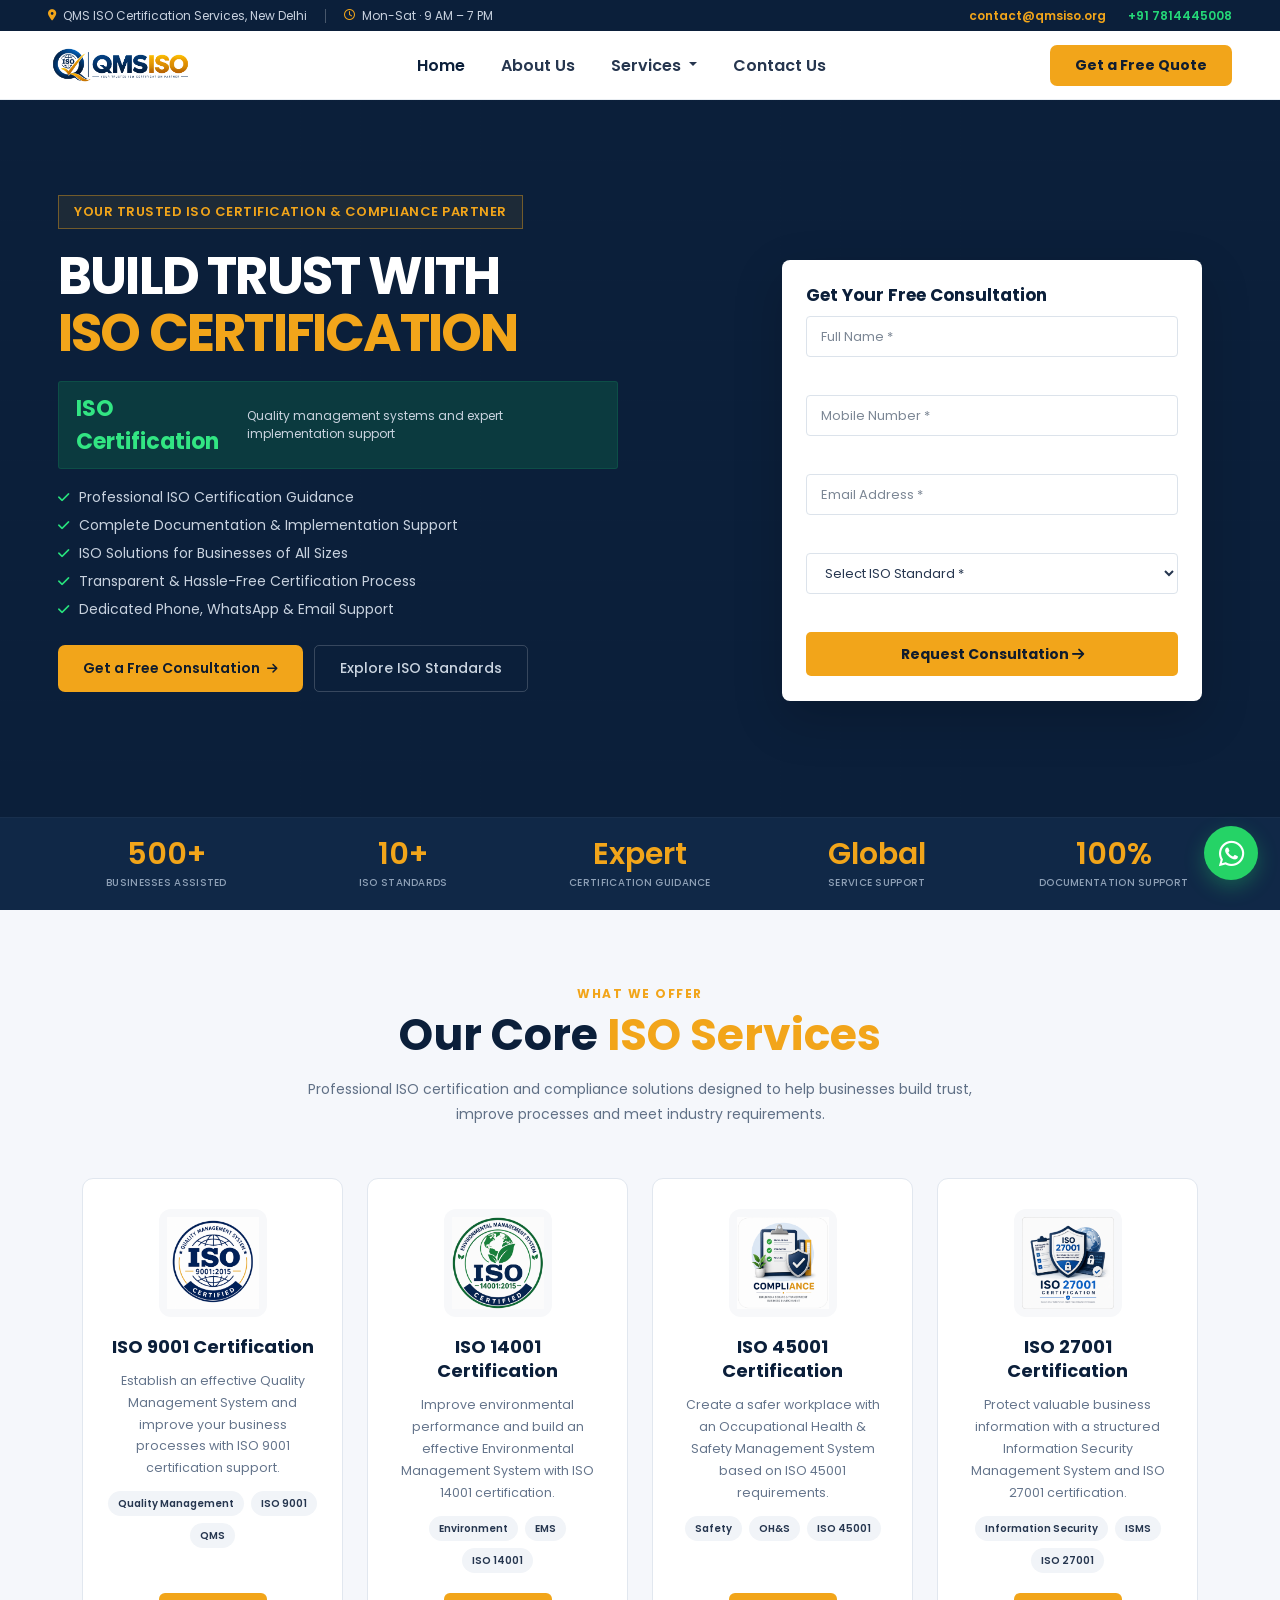
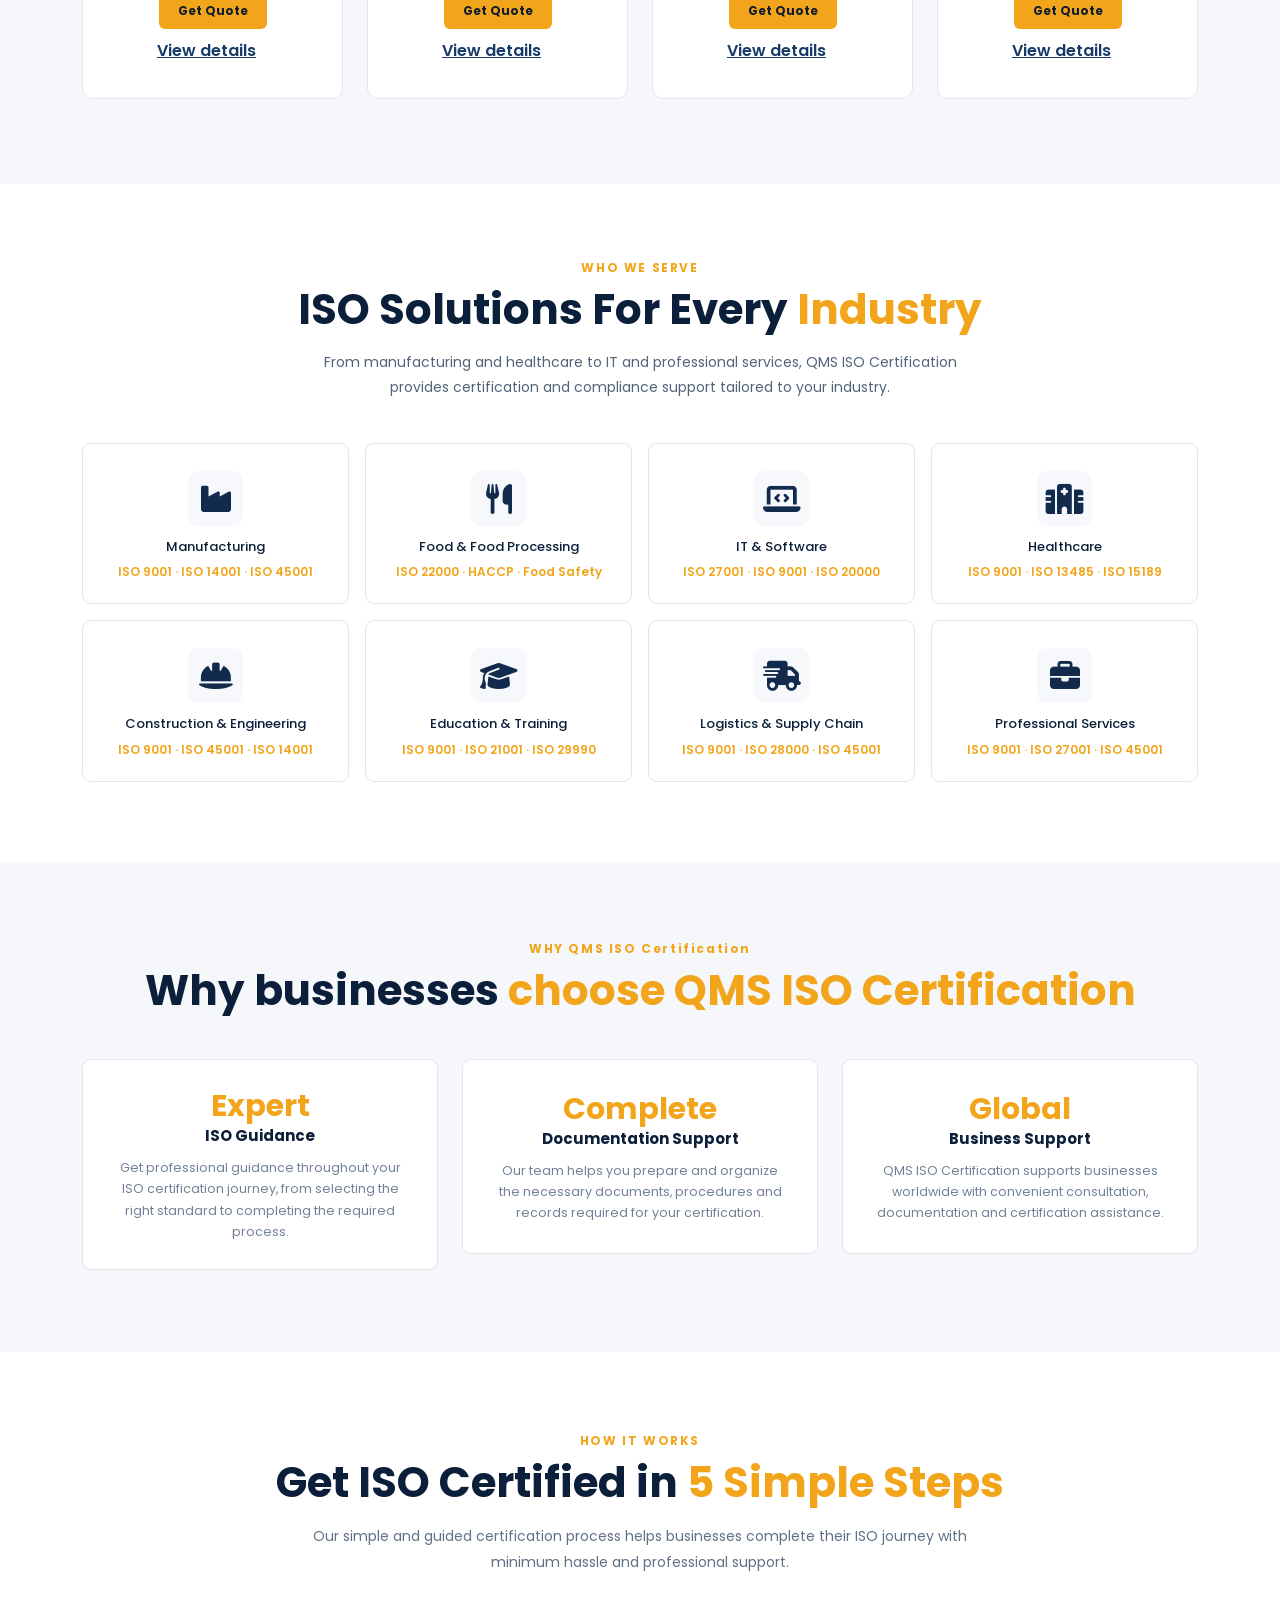
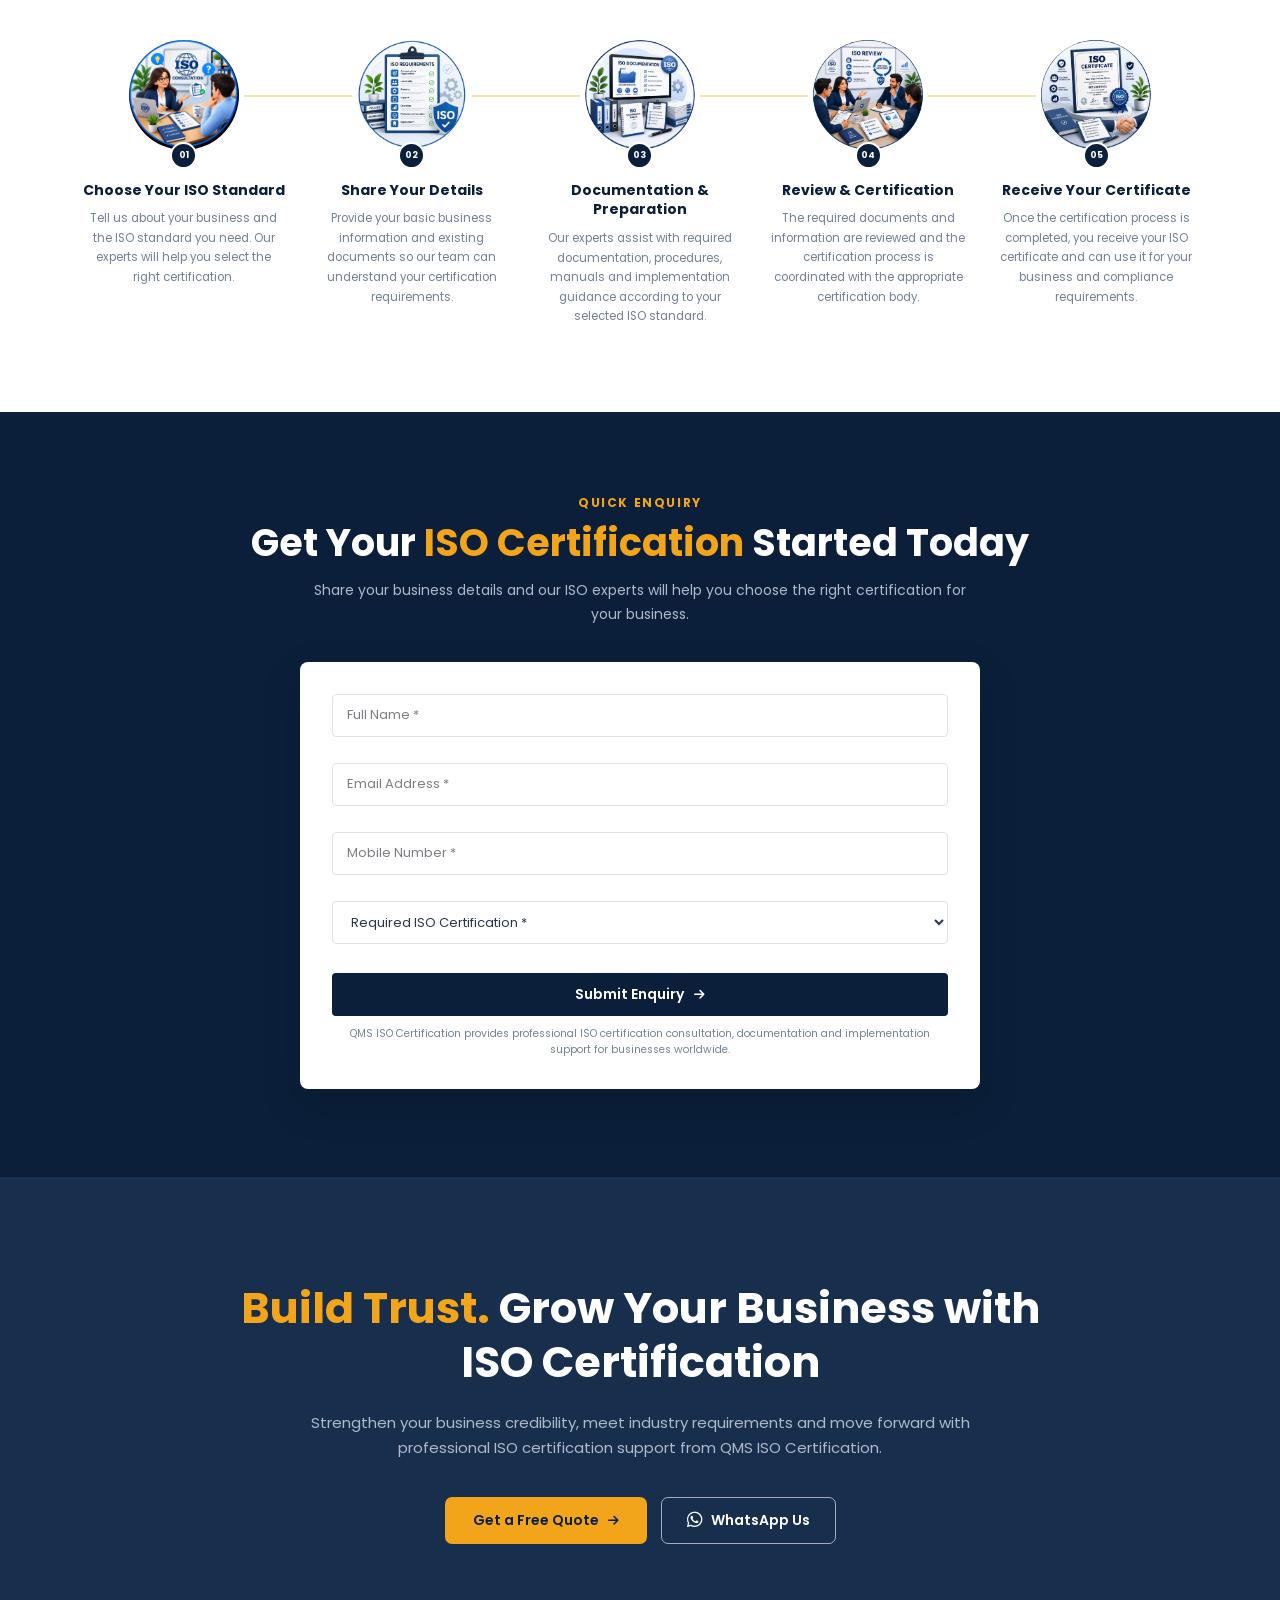
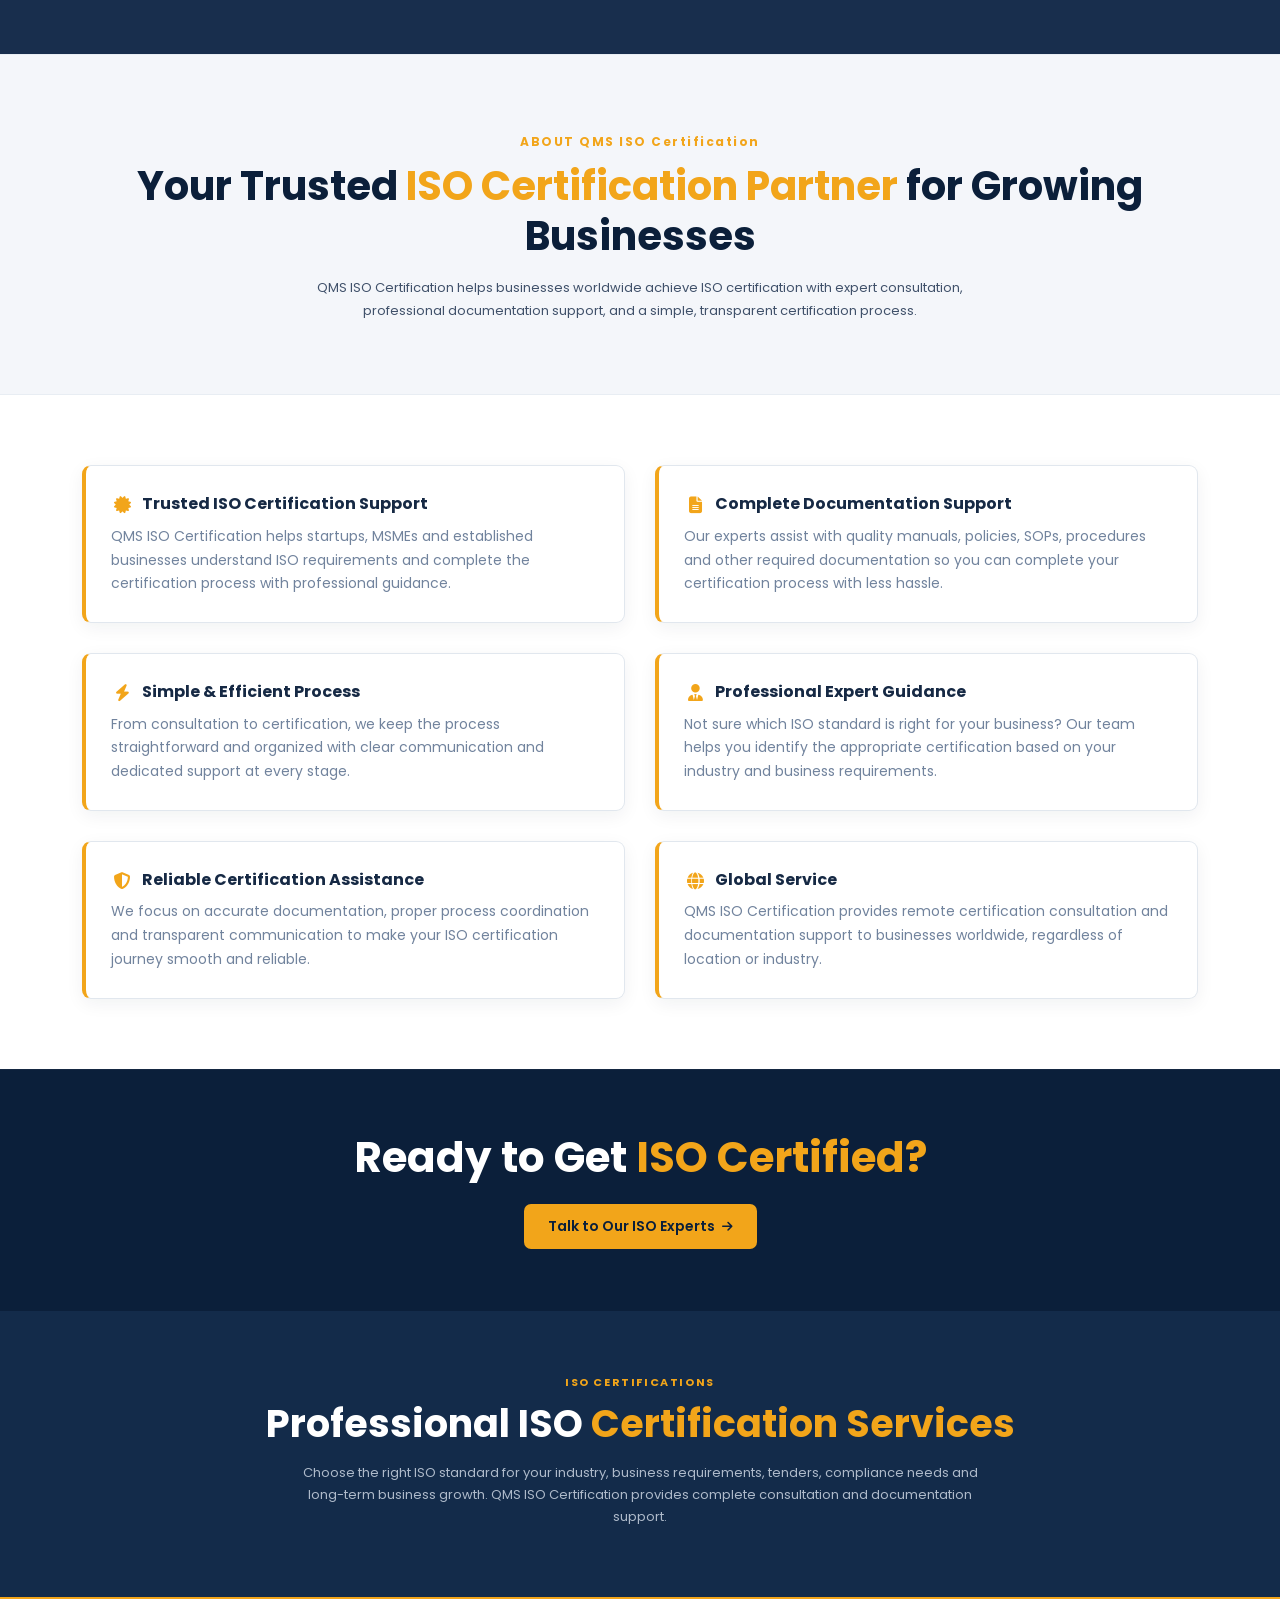
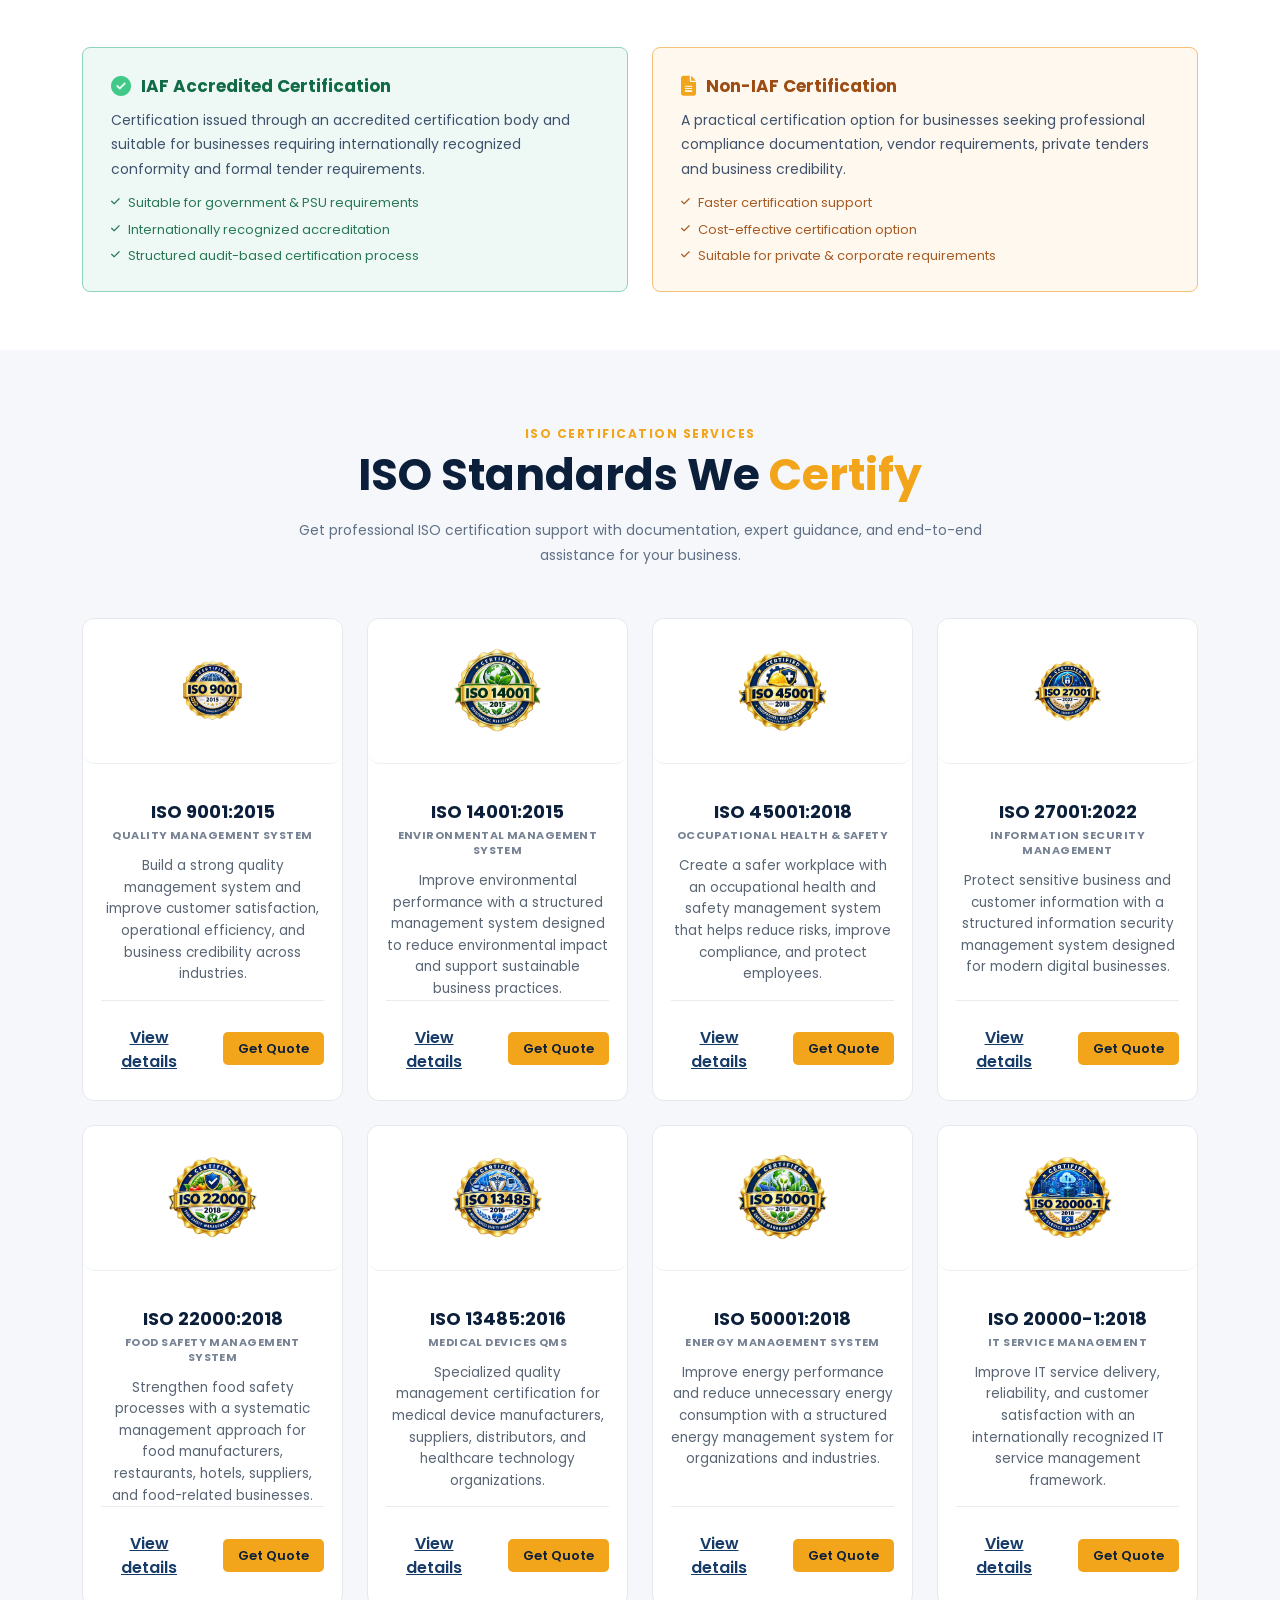
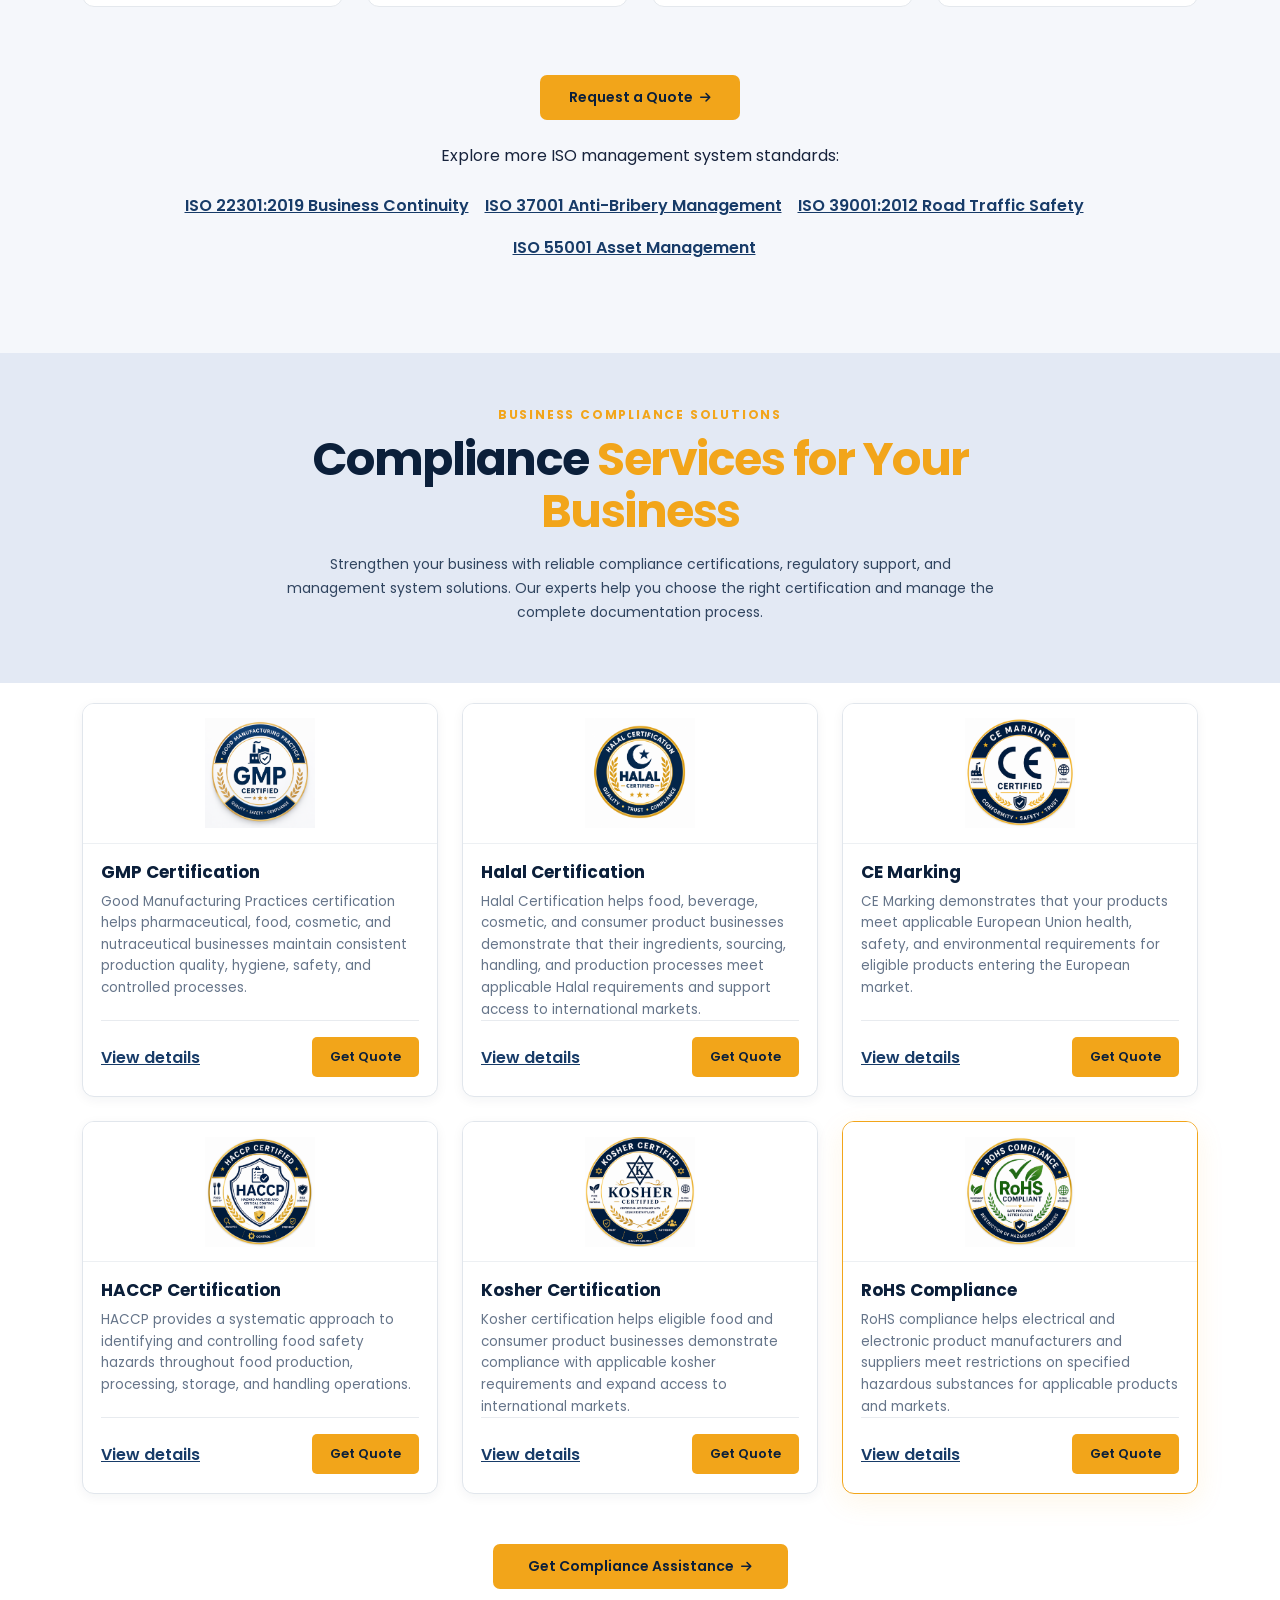
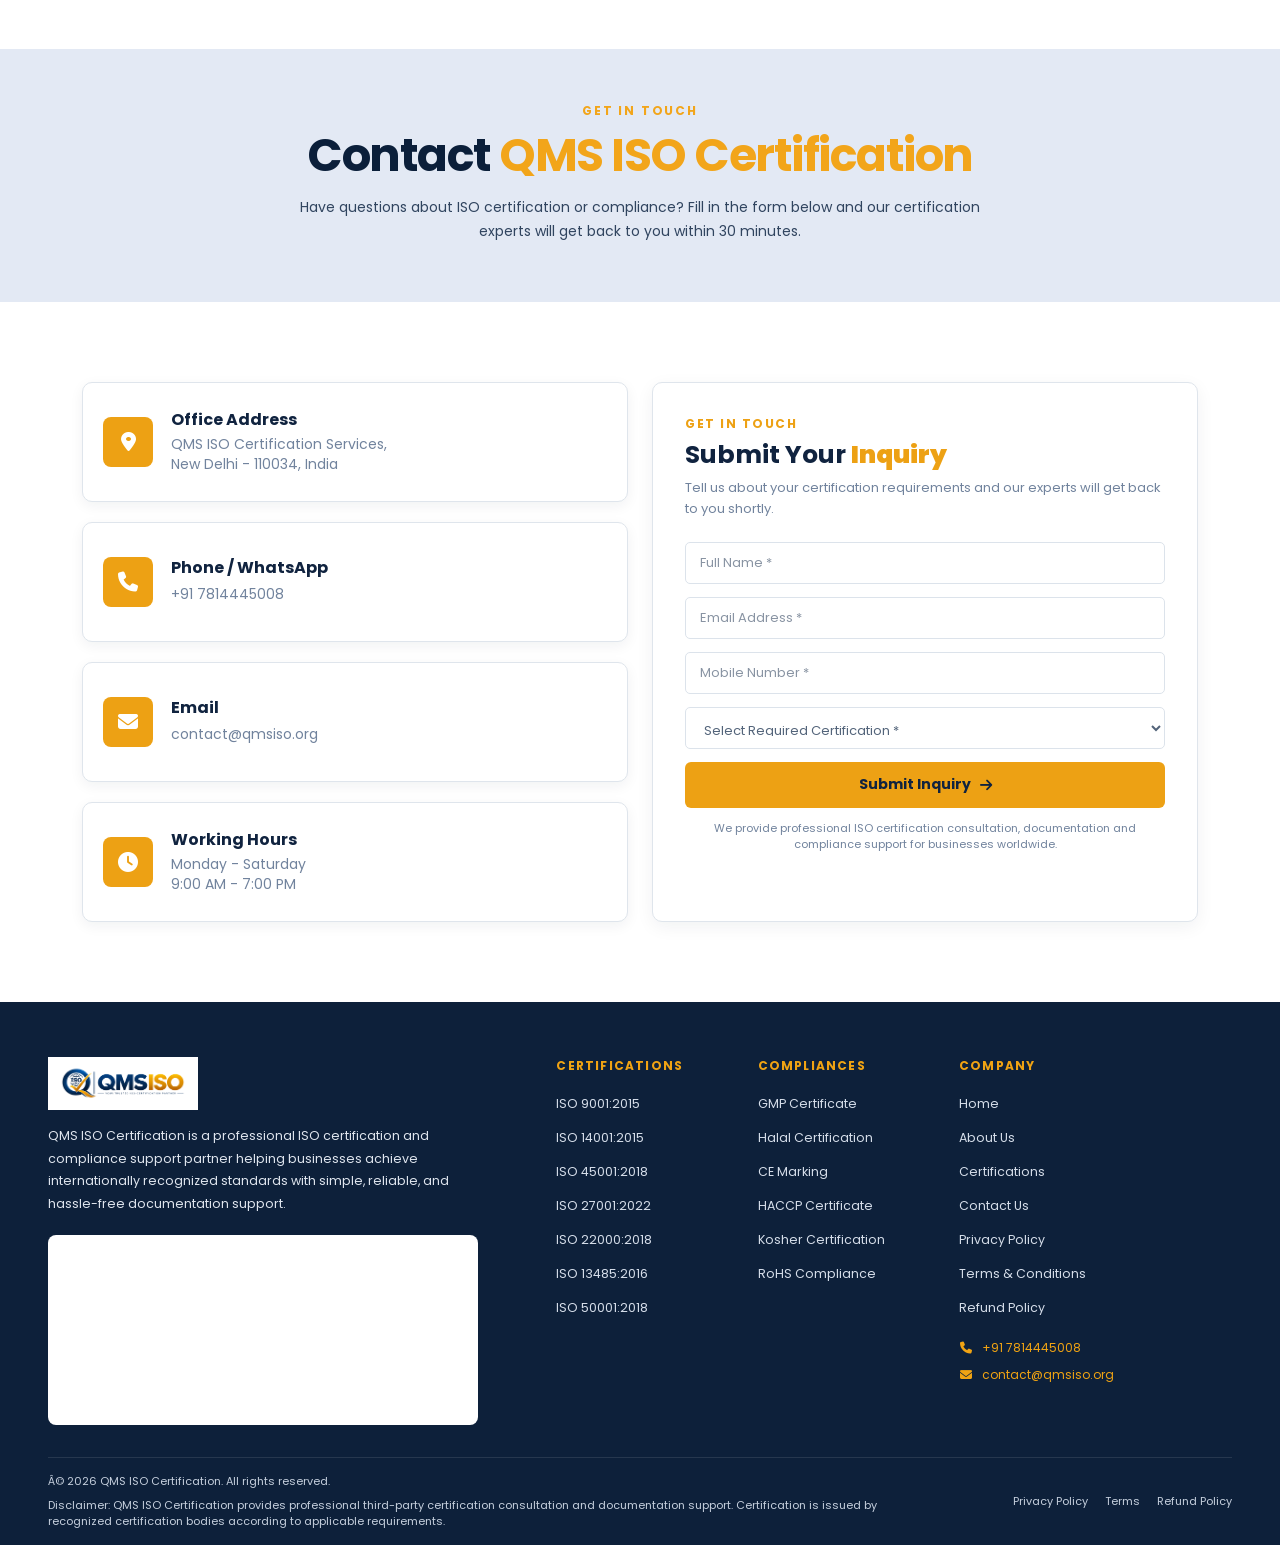
==== commit fc3448f6: "update" ====
--- a/index.html
+++ b/index.html
@@ -343,16 +343,6 @@
             <input type="text" name="name" placeholder="Full Name *" required />
           </div>
 
-          <!-- Business -->
-          <div class="form-group">
-            <input
-              type="text"
-              name="business"
-              placeholder="Business Name *"
-              required
-            />
-          </div>
-
           <!-- Mobile -->
           <div class="form-group">
             <input
@@ -392,14 +382,6 @@
 
               <option value="Other">Other ISO Certification</option>
             </select>
-          </div>
-
-          <div class="form-group">
-            <textarea
-              name="message"
-              rows="3"
-              placeholder="Tell us about your certification requirement"
-            ></textarea>
           </div>
 
           <!-- Submit -->
@@ -503,18 +485,6 @@
                   <small class="form-error" id="fullNameError"> </small>
                 </div>
 
-                <!-- BUSINESS NAME -->
-                <div class="form-field">
-                  <input
-                    type="text"
-                    id="businessName"
-                    name="businessName"
-                    placeholder="Business / Company Name *"
-                  />
-
-                  <small class="form-error" id="businessNameError"> </small>
-                </div>
-
                 <!-- MOBILE -->
                 <div class="form-field">
                   <input
@@ -578,15 +548,6 @@
                   </select>
 
                   <small class="form-error" id="certificateError"> </small>
-                </div>
-
-                <div class="form-field">
-                  <textarea
-                    id="heroMessage"
-                    name="message"
-                    rows="3"
-                    placeholder="Tell us about your certification requirement"
-                  ></textarea>
                 </div>
 
                 <!-- SUBMIT -->
@@ -1133,21 +1094,6 @@
                 </div>
               </div>
 
-              <!-- BUSINESS NAME -->
-              <div class="col-12">
-                <div class="enquiry-field">
-                  <input
-                    type="text"
-                    id="quickBusinessName"
-                    name="quickBusinessName"
-                    placeholder="Business Name *"
-                  />
-
-                  <small class="form-error" id="quickBusinessNameError">
-                  </small>
-                </div>
-              </div>
-
               <!-- MOBILE -->
               <div class="col-12">
                 <div class="enquiry-field">
@@ -1201,17 +1147,6 @@
                   </select>
 
                   <small class="form-error" id="quickCertificateError"> </small>
-                </div>
-              </div>
-
-              <div class="col-12">
-                <div class="enquiry-field">
-                  <textarea
-                    id="quickMessage"
-                    name="message"
-                    rows="3"
-                    placeholder="Tell us about your certification requirement"
-                  ></textarea>
                 </div>
               </div>
 
@@ -2211,19 +2146,6 @@
                   <small class="contact-error" id="contactEmailError"></small>
                 </div>
 
-                <!-- BUSINESS -->
-                <div class="contact-field">
-                  <input
-                    type="text"
-                    id="contactBusiness"
-                    name="contactBusiness"
-                    placeholder="Business Name *"
-                  />
-
-                  <small class="contact-error" id="contactBusinessError">
-                  </small>
-                </div>
-
                 <!-- MOBILE -->
                 <div class="contact-field">
                   <input
@@ -2270,16 +2192,6 @@
                   </small>
                 </div>
 
-                <!-- MESSAGE -->
-                <div class="contact-field">
-                  <textarea
-                    id="contactMessage"
-                    name="contactMessage"
-                    rows="4"
-                    placeholder="Tell us about your certification requirement"
-                  ></textarea>
-                </div>
-
                 <!-- BUTTON -->
                 <button type="submit" class="contact-submit-btn">
                   Submit Inquiry
--- a/css/style.css
+++ b/css/style.css
@@ -143,12 +143,16 @@
 }
 
 .main-navbar .dropdown-menu {
-  display: none;
+  display: block;
+  visibility: hidden;
+  opacity: 0;
+  pointer-events: none;
   position: absolute;
   top: 100%;
   left: 0;
   margin-top: 0 !important;
-  transform: translateY(10px);
+  transform: translateY(6px);
+  transition: opacity 180ms ease, transform 180ms ease, visibility 0s linear 180ms;
   border: none;
   border-radius: 8px;
   padding: 8px;
@@ -157,7 +161,19 @@
 }
 
 .main-navbar .dropdown:hover>.dropdown-menu {
-  display: block;
+  visibility: visible;
+  opacity: 1;
+  pointer-events: auto;
+  transform: translateY(0);
+  transition-delay: 0s;
+}
+
+.main-navbar .dropdown:focus-within>.dropdown-menu {
+  visibility: visible;
+  opacity: 1;
+  pointer-events: auto;
+  transform: translateY(0);
+  transition-delay: 0s;
 }
 
 /* =========================================
@@ -267,7 +283,8 @@
 }
 
 .services-dropdown > .dropdown-menu {
-  margin-top: 10px;
+  margin-top: 0;
+  top: 100%;
   padding: 8px;
   min-width: 205px;
   border: 1px solid #e8edf3;
@@ -334,13 +351,22 @@
 /* Desktop hover */
 @media (min-width: 992px) {
   .services-dropdown .dropdown-submenu > .submenu {
-    display: none;
+    display: block;
+    visibility: hidden;
+    opacity: 0;
+    pointer-events: none;
+    transform: translateX(4px);
+    transition: opacity 180ms ease, transform 180ms ease, visibility 0s linear 180ms;
   }
 
   .services-dropdown .dropdown-submenu:hover > .submenu,
   .services-dropdown .dropdown-submenu:focus-within > .submenu,
   .services-dropdown .dropdown-submenu.submenu-open > .submenu {
-    display: block;
+    visibility: visible;
+    opacity: 1;
+    pointer-events: auto;
+    transform: translateX(0);
+    transition-delay: 0s;
   }
 
   .services-dropdown .dropdown-submenu:hover > .submenu-toggle
@@ -793,7 +819,7 @@
 }
 
 .form-field {
-  margin-bottom: 6px;
+  margin-bottom: 16px;
 }
 
 .form-field input,
--- a/css/responsive.css
+++ b/css/responsive.css
@@ -249,6 +249,17 @@
   .main-navbar .dropdown.show>.dropdown-menu,
   .main-navbar .dropdown-menu.show {
     display: block !important;
+    visibility: visible !important;
+    opacity: 1 !important;
+    pointer-events: auto !important;
+    transform: none !important;
+  }
+
+  .services-dropdown .dropdown-submenu.submenu-open > .submenu {
+    visibility: visible !important;
+    opacity: 1 !important;
+    pointer-events: auto !important;
+    transform: none !important;
   }
 
   /* Dropdown items */
@@ -3309,4 +3320,4 @@
     max-width: 85px;
     font-size: 5px;
   }
-}+}
